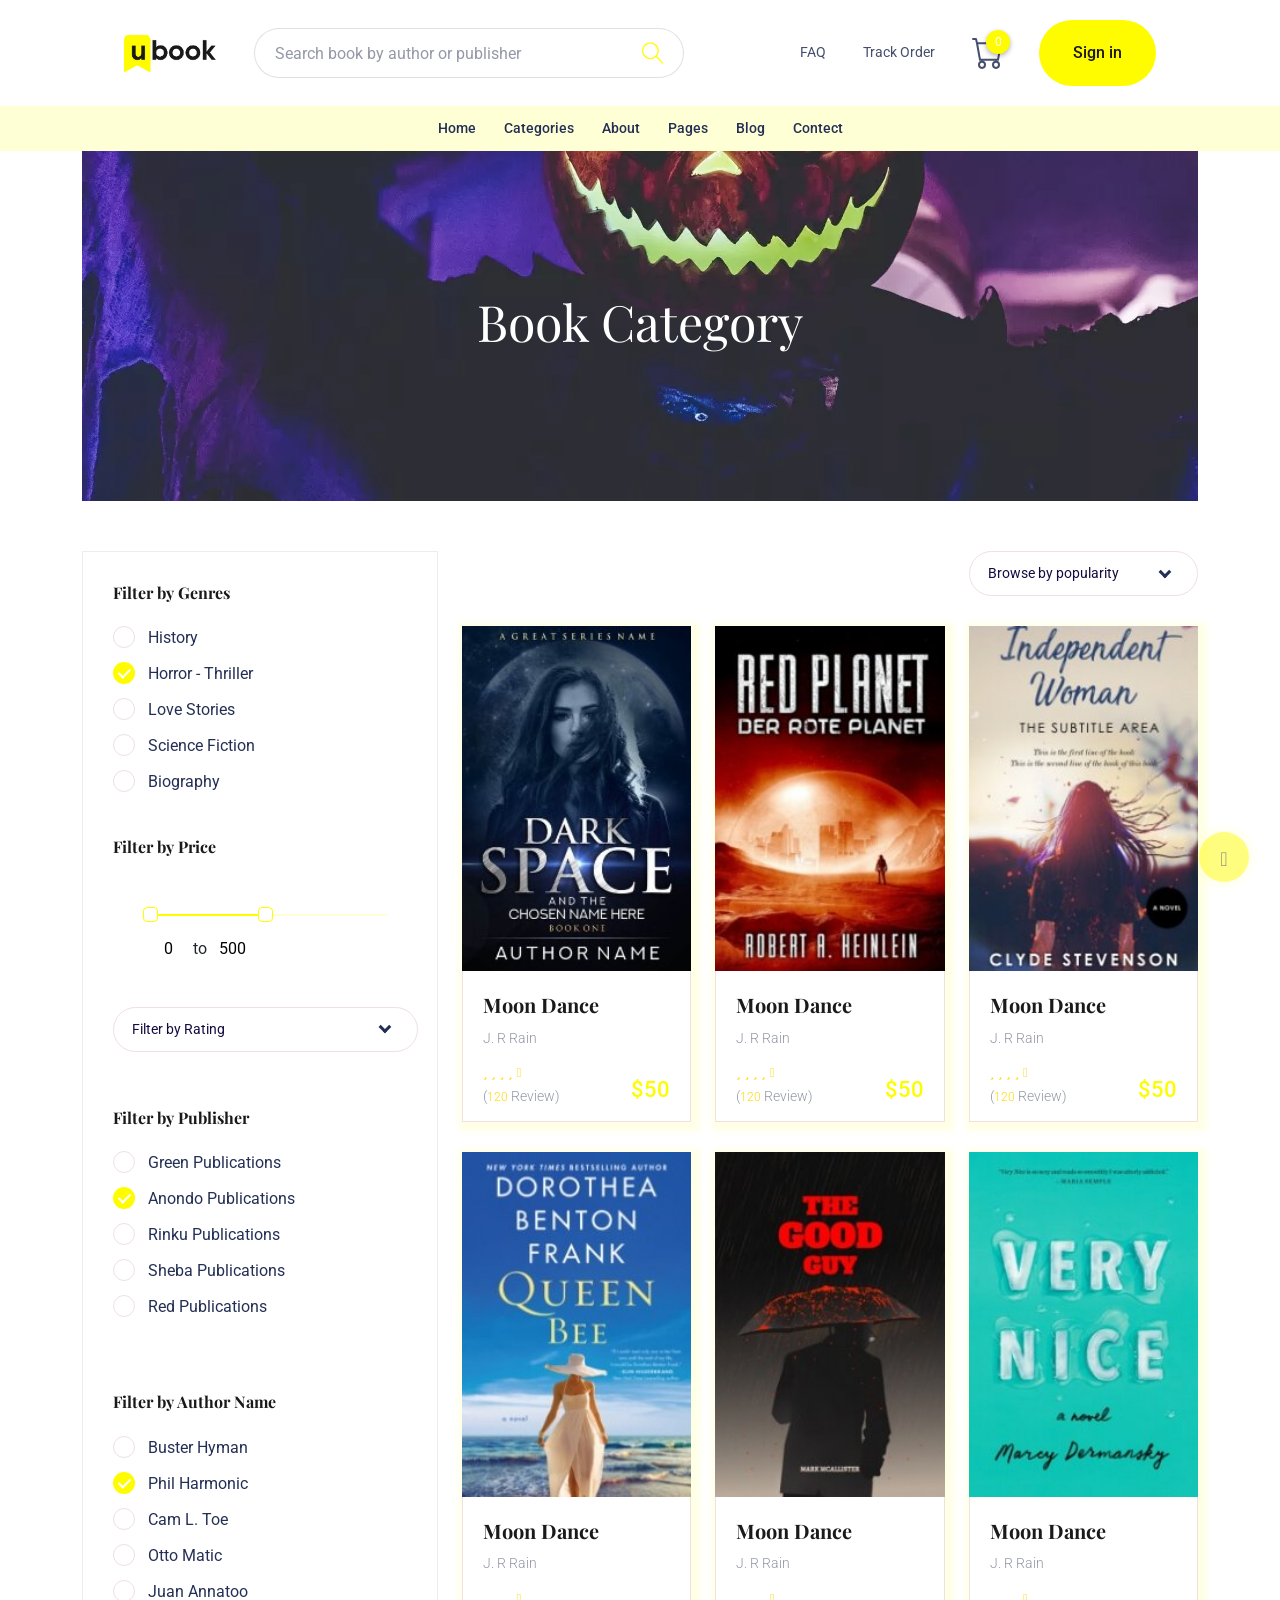
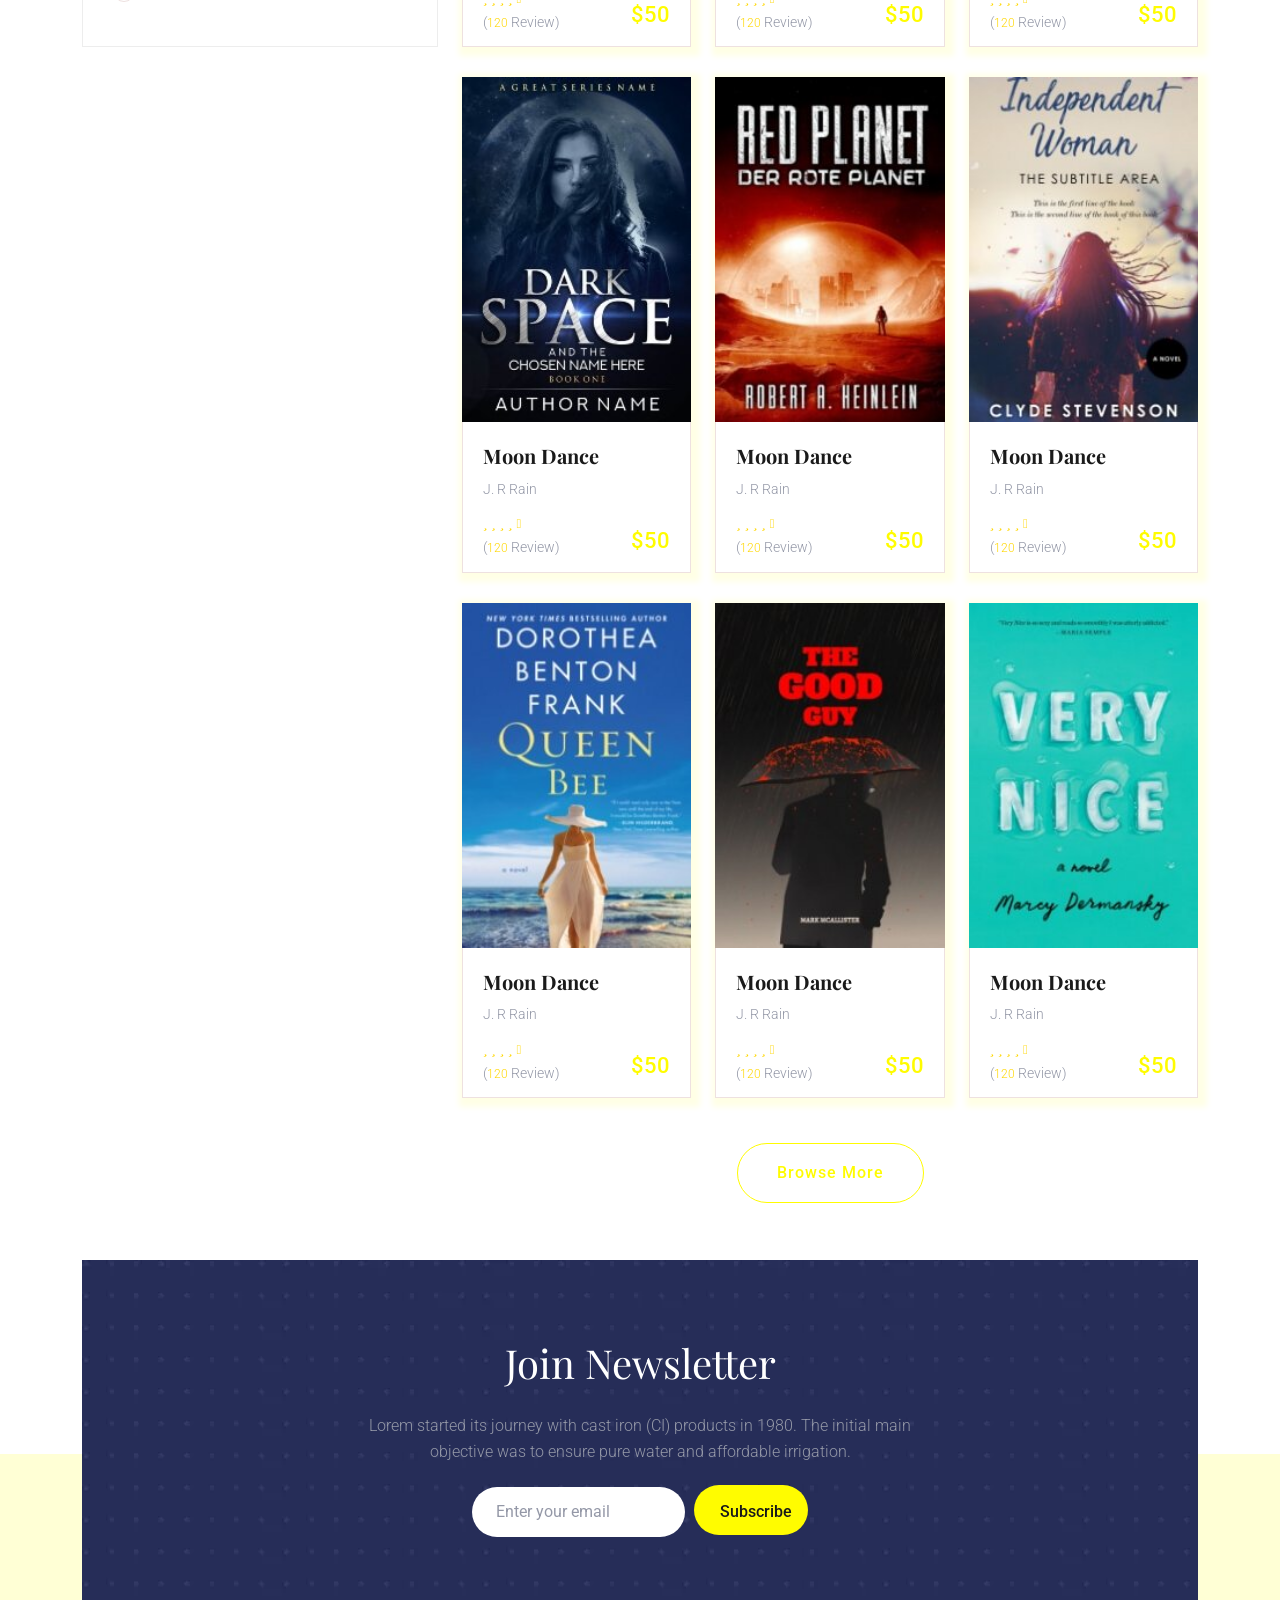
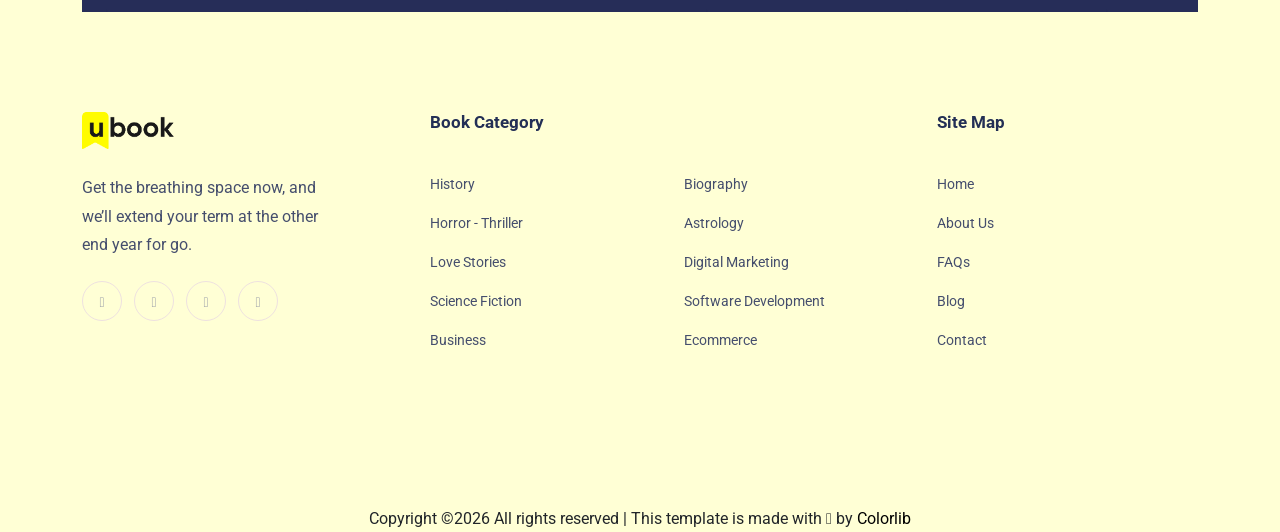
==== categories.html @ f1d179a5 "Initial commit" ====
<!doctype html>
<html class="no-js" lang="zxx">
<head>
<meta charset="utf-8">
<meta http-equiv="x-ua-compatible" content="ie=edge">
<title>Book Shop</title>
<meta name="description" content="">
<meta name="viewport" content="width=device-width, initial-scale=1">
<link rel="shortcut icon" type="image/x-icon" href="assets/img/icon/xfavicon.png.pagespeed.ic.mnJsH38Zaz.png">

<link rel="stylesheet" href="assets/css/A.bootstrap.min.css+owl.carousel.min.css+slickna.css" />
<link rel="stylesheet" href="assets/css/style.css">
</head>
<body>
<header>
<div class="header-area">
<div class="main-header ">
<div class="header-top ">
<div class="container">
<div class="row">
<div class="col-xl-12">
<div class="d-flex justify-content-between align-items-center flex-sm">
<div class="header-info-left d-flex align-items-center">

<div class="logo">
<a href="index.html"><script data-pagespeed-no-defer>//<![CDATA[
(function(){for(var g="function"==typeof Object.defineProperties?Object.defineProperty:function(b,c,a){if(a.get||a.set)throw new TypeError("ES3 does not support getters and setters.");b!=Array.prototype&&b!=Object.prototype&&(b[c]=a.value)},h="undefined"!=typeof window&&window===this?this:"undefined"!=typeof global&&null!=global?global:this,k=["String","prototype","repeat"],l=0;l<k.length-1;l++){var m=k[l];m in h||(h[m]={});h=h[m]}
var n=k[k.length-1],p=h[n],q=p?p:function(b){var c;if(null==this)throw new TypeError("The 'this' value for String.prototype.repeat must not be null or undefined");c=this+"";if(0>b||1342177279<b)throw new RangeError("Invalid count value");b|=0;for(var a="";b;)if(b&1&&(a+=c),b>>>=1)c+=c;return a};q!=p&&null!=q&&g(h,n,{configurable:!0,writable:!0,value:q});var t=this;
function u(b,c){var a=b.split("."),d=t;a[0]in d||!d.execScript||d.execScript("var "+a[0]);for(var e;a.length&&(e=a.shift());)a.length||void 0===c?d[e]?d=d[e]:d=d[e]={}:d[e]=c};function v(b){var c=b.length;if(0<c){for(var a=Array(c),d=0;d<c;d++)a[d]=b[d];return a}return[]};function w(b){var c=window;if(c.addEventListener)c.addEventListener("load",b,!1);else if(c.attachEvent)c.attachEvent("onload",b);else{var a=c.onload;c.onload=function(){b.call(this);a&&a.call(this)}}};var x;function y(b,c,a,d,e){this.h=b;this.j=c;this.l=a;this.f=e;this.g={height:window.innerHeight||document.documentElement.clientHeight||document.body.clientHeight,width:window.innerWidth||document.documentElement.clientWidth||document.body.clientWidth};this.i=d;this.b={};this.a=[];this.c={}}
function z(b,c){var a,d,e=c.getAttribute("data-pagespeed-url-hash");if(a=e&&!(e in b.c))if(0>=c.offsetWidth&&0>=c.offsetHeight)a=!1;else{d=c.getBoundingClientRect();var f=document.body;a=d.top+("pageYOffset"in window?window.pageYOffset:(document.documentElement||f.parentNode||f).scrollTop);d=d.left+("pageXOffset"in window?window.pageXOffset:(document.documentElement||f.parentNode||f).scrollLeft);f=a.toString()+","+d;b.b.hasOwnProperty(f)?a=!1:(b.b[f]=!0,a=a<=b.g.height&&d<=b.g.width)}a&&(b.a.push(e),
b.c[e]=!0)}y.prototype.checkImageForCriticality=function(b){b.getBoundingClientRect&&z(this,b)};u("pagespeed.CriticalImages.checkImageForCriticality",function(b){x.checkImageForCriticality(b)});u("pagespeed.CriticalImages.checkCriticalImages",function(){A(x)});
function A(b){b.b={};for(var c=["IMG","INPUT"],a=[],d=0;d<c.length;++d)a=a.concat(v(document.getElementsByTagName(c[d])));if(a.length&&a[0].getBoundingClientRect){for(d=0;c=a[d];++d)z(b,c);a="oh="+b.l;b.f&&(a+="&n="+b.f);if(c=!!b.a.length)for(a+="&ci="+encodeURIComponent(b.a[0]),d=1;d<b.a.length;++d){var e=","+encodeURIComponent(b.a[d]);131072>=a.length+e.length&&(a+=e)}b.i&&(e="&rd="+encodeURIComponent(JSON.stringify(B())),131072>=a.length+e.length&&(a+=e),c=!0);C=a;if(c){d=b.h;b=b.j;var f;if(window.XMLHttpRequest)f=
new XMLHttpRequest;else if(window.ActiveXObject)try{f=new ActiveXObject("Msxml2.XMLHTTP")}catch(r){try{f=new ActiveXObject("Microsoft.XMLHTTP")}catch(D){}}f&&(f.open("POST",d+(-1==d.indexOf("?")?"?":"&")+"url="+encodeURIComponent(b)),f.setRequestHeader("Content-Type","application/x-www-form-urlencoded"),f.send(a))}}}
function B(){var b={},c;c=document.getElementsByTagName("IMG");if(!c.length)return{};var a=c[0];if(!("naturalWidth"in a&&"naturalHeight"in a))return{};for(var d=0;a=c[d];++d){var e=a.getAttribute("data-pagespeed-url-hash");e&&(!(e in b)&&0<a.width&&0<a.height&&0<a.naturalWidth&&0<a.naturalHeight||e in b&&a.width>=b[e].o&&a.height>=b[e].m)&&(b[e]={rw:a.width,rh:a.height,ow:a.naturalWidth,oh:a.naturalHeight})}return b}var C="";u("pagespeed.CriticalImages.getBeaconData",function(){return C});
u("pagespeed.CriticalImages.Run",function(b,c,a,d,e,f){var r=new y(b,c,a,e,f);x=r;d&&w(function(){window.setTimeout(function(){A(r)},0)})});})();

pagespeed.CriticalImages.Run('/mod_pagespeed_beacon','https://preview.colorlib.com/theme/abcbook/categories.html','-ilGEe-FWC',true,false,'gvA8VmOBRSs');
//]]></script><img src="assets/img/logo/xlogo2_footer.png.pagespeed.ic.oyxaqIXdWH.png" alt="" data-pagespeed-url-hash="3800066785" onload="pagespeed.CriticalImages.checkImageForCriticality(this);"></a>
</div>

<form action="#" class="form-box">
<input type="text" name="Search" placeholder="Search book by author or publisher">
<div class="search-icon">
<i class="ti-search"></i>
</div>
</form>
</div>
<div class="header-info-right d-flex align-items-center">
<ul>
<li><a href="#">FAQ</a></li>
<li><a href="#">Track Order</a></li>
<li class="shopping-card">
<a href="cart.html"><img src="assets/img/icon/cart.svg" alt="" data-pagespeed-url-hash="605441959" onload="pagespeed.CriticalImages.checkImageForCriticality(this);"></a>
</li>
<li><a href="login.html" class="btn header-btn">Sign in</a></li>
</ul>
</div>
</div>
</div>
</div>
</div>
</div>
<div class="header-bottom  header-sticky">
<div class="container">
<div class="row align-items-center">
<div class="col-xl-12">

<div class="logo2">
<a href="index.html"><img src="assets/img/logo/xlogo2_footer.png.pagespeed.ic.oyxaqIXdWH.png" alt="" data-pagespeed-url-hash="3800066785" onload="pagespeed.CriticalImages.checkImageForCriticality(this);"></a>
</div>

<div class="main-menu text-center d-none d-lg-block">
<nav>
<ul id="navigation">
<li><a href="index.html">Home</a></li>
<li><a href="categories.html">Categories</a></li>
<li><a href="about.html">About</a></li>
<li><a href="#">Pages</a>
<ul class="submenu">
<li><a href="login.html">login</a></li>
<li><a href="cart.html">Cart</a></li>
<li><a href="checkout.html">Checkout</a></li>
<li><a href="book-details.html">book Details</a></li>
<li><a href="blog_details.html">Blog Details</a></li>
<li><a href="elements.html">Element</a></li>
</ul>
</li>
<li><a href="blog.html">Blog</a></li>
<li><a href="contact.html">Contect</a></li>
</ul>
</nav>
</div>
</div>

<div class="col-xl-12">
<div class="mobile_menu d-block d-lg-none"></div>
</div>
</div>
</div>
</div>
</div>
</div>
</header>
<main>

<div class="container">
<div class="row">
<div class="col-xl-12">
<div class="slider-area">
<div class="slider-height2 slider-bg4 d-flex align-items-center justify-content-center">
<div class="hero-caption hero-caption2">
<h2>Book Category</h2>
</div>
</div>
</div>
</div>
</div>
</div>


<div class="listing-area pt-50 pb-50">
<div class="container">
<div class="row">

<div class="col-xl-4 col-lg-4 col-md-6">

<div class="category-listing mb-50">

<div class="single-listing">

<div class="select-Categories pb-30">
<div class="small-tittle mb-20">
<h4>Filter by Genres</h4>
</div>
<label class="container">History
<input type="checkbox">
<span class="checkmark"></span>
</label>
<label class="container">Horror - Thriller
<input type="checkbox" checked>
<span class="checkmark"></span>
</label>
<label class="container">Love Stories
<input type="checkbox">
<span class="checkmark"></span>
</label>
<label class="container">Science Fiction
<input type="checkbox">
<span class="checkmark"></span>
</label>
<label class="container">Biography
<input type="checkbox">
<span class="checkmark"></span>
</label>
</div>


<aside class="left_widgets p_filter_widgets price_rangs_aside sidebar_box_shadow mb-40">
<div class="small-tittle">
<h4>Filter by Price</h4>
</div>
<div class="widgets_inner">
<div class="range_item">
<input type="text" class="js-range-slider" value="" />
<div class="d-flex align-items-center">
<div class="price_value d-flex justify-content-center">
<input type="text" class="js-input-from" id="amount" readonly />
<span>to</span>
<input type="text" class="js-input-to" id="amount" readonly />
</div>
</div>
</div>
</div>
</aside>


<div class="select-job-items2 mb-30">
<div class="col-xl-12">
<select name="select2">
<option value="">Filter by Rating</option>
<option value="">5 Star Rating</option>
<option value="">4 Star Rating</option>
<option value="">3 Star Rating</option>
<option value="">2 Star Rating</option>
<option value="">1 Star Rating</option>
</select>
</div>
</div>


<div class="select-Categories pt-100 pb-60">
<div class="small-tittle mb-20">
<h4>Filter by Publisher</h4>
</div>
<label class="container">Green Publications
<input type="checkbox">
<span class="checkmark"></span>
</label>
<label class="container">Anondo Publications
<input type="checkbox" checked>
<span class="checkmark"></span>
</label>
<label class="container">Rinku Publications
<input type="checkbox">
<span class="checkmark"></span>
</label>
<label class="container">Sheba Publications
<input type="checkbox">
<span class="checkmark"></span>
</label>
<label class="container">Red Publications
<input type="checkbox">
<span class="checkmark"></span>
</label>
</div>


<div class="select-Categories">
<div class="small-tittle mb-20">
<h4>Filter by Author Name</h4>
</div>
<label class="container">Buster Hyman
<input type="checkbox">
<span class="checkmark"></span>
</label>
<label class="container">Phil Harmonic
<input type="checkbox" checked>
<span class="checkmark"></span>
</label>
<label class="container">Cam L. Toe
<input type="checkbox">
<span class="checkmark"></span>
</label>
<label class="container">Otto Matic
<input type="checkbox">
<span class="checkmark"></span>
</label>
<label class="container">Juan Annatoo
<input type="checkbox">
<span class="checkmark"></span>
</label>
</div>

</div>
</div>

</div>

<div class="col-xl-8 col-lg-8 col-md-6">
<div class="row justify-content-end">
<div class="col-xl-4">
<div class="product_page_tittle">
<div class="short_by">
<select name="#" id="product_short_list">
<option>Browse by popularity</option>
<option>Name</option>
<option>NEW</option>
<option>Old</option>
<option>Price</option>
</select>
</div>
</div>
</div>
</div>
<div class="best-selling p-0">
<div class="row">
<div class="col-xxl-3 col-xl-4 col-lg-4 col-md-12 col-sm-6">
<div class="properties pb-30">
<div class="properties-card">
<div class="properties-img">
<a href="book-details.html"><img src="assets/img/gallery/xbest_selling7.jpg.pagespeed.ic.I1tWDKCBJ-.jpg" alt="" data-pagespeed-url-hash="3319296635" onload="pagespeed.CriticalImages.checkImageForCriticality(this);"></a>
</div>
<div class="properties-caption properties-caption2">
<h3><a href="book-details.html">Moon Dance</a></h3>
<p>J. R Rain</p>
<div class="properties-footer d-flex justify-content-between align-items-center">
<div class="review">
<div class="rating">
<i class="fas fa-star"></i>
<i class="fas fa-star"></i>
<i class="fas fa-star"></i>
<i class="fas fa-star"></i>
<i class="fas fa-star-half-alt"></i>
</div>
<p>(<span>120</span> Review)</p>
</div>
<div class="price">
<span>$50</span>
</div>
</div>
</div>
</div>
</div>
</div>
<div class="col-xxl-3 col-xl-4 col-lg-4 col-md-12 col-sm-6">
<div class="properties pb-30">
<div class="properties-card">
<div class="properties-img">
<a href="book-details.html"><img src="assets/img/gallery/xbest_selling8.jpg.pagespeed.ic.DxXSrUIXGk.jpg" alt="" data-pagespeed-url-hash="3613796556" onload="pagespeed.CriticalImages.checkImageForCriticality(this);"></a>
</div>
<div class="properties-caption properties-caption2">
<h3><a href="book-details.html">Moon Dance</a></h3>
<p>J. R Rain</p>
<div class="properties-footer d-flex justify-content-between align-items-center">
<div class="review">
<div class="rating">
<i class="fas fa-star"></i>
<i class="fas fa-star"></i>
<i class="fas fa-star"></i>
<i class="fas fa-star"></i>
<i class="fas fa-star-half-alt"></i>
</div>
<p>(<span>120</span> Review)</p>
</div>
<div class="price">
<span>$50</span>
</div>
</div>
</div>
</div>
</div>
</div>
<div class="col-xxl-3 col-xl-4 col-lg-4 col-md-12 col-sm-6">
<div class="properties pb-30">
<div class="properties-card">
<div class="properties-img">
<a href="book-details.html"><img src="assets/img/gallery/xbest_selling6.jpg.pagespeed.ic.bfR6lCdMw-.jpg" alt="" data-pagespeed-url-hash="3024796714" onload="pagespeed.CriticalImages.checkImageForCriticality(this);"></a>
</div>
<div class="properties-caption properties-caption2">
<h3><a href="book-details.html">Moon Dance</a></h3>
<p>J. R Rain</p>
<div class="properties-footer d-flex justify-content-between align-items-center">
<div class="review">
<div class="rating">
<i class="fas fa-star"></i>
<i class="fas fa-star"></i>
<i class="fas fa-star"></i>
<i class="fas fa-star"></i>
<i class="fas fa-star-half-alt"></i>
</div>
<p>(<span>120</span> Review)</p>
</div>
<div class="price">
<span>$50</span>
</div>
</div>
</div>
</div>
</div>
</div>
<div class="col-xxl-3 col-xl-4 col-lg-4 col-md-12 col-sm-6">
<div class="properties pb-30">
<div class="properties-card">
<div class="properties-img">
<a href="book-details.html"><img src="assets/img/gallery/xbest_selling4.jpg.pagespeed.ic.SS9XjNMbIy.jpg" alt="" data-pagespeed-url-hash="2435796872" onload="pagespeed.CriticalImages.checkImageForCriticality(this);"></a>
</div>
<div class="properties-caption properties-caption2">
<h3><a href="book-details.html">Moon Dance</a></h3>
<p>J. R Rain</p>
<div class="properties-footer d-flex justify-content-between align-items-center">
<div class="review">
<div class="rating">
<i class="fas fa-star"></i>
<i class="fas fa-star"></i>
<i class="fas fa-star"></i>
<i class="fas fa-star"></i>
<i class="fas fa-star-half-alt"></i>
</div>
<p>(<span>120</span> Review)</p>
</div>
<div class="price">
<span>$50</span>
</div>
</div>
</div>
</div>
</div>
</div>
<div class="col-xxl-3 col-xl-4 col-lg-4 col-md-12 col-sm-6">
<div class="properties pb-30">
<div class="properties-card">
<div class="properties-img">
<a href="book-details.html"><img src="assets/img/gallery/xbest_selling9.jpg.pagespeed.ic.t9lNibrWVM.jpg" alt="" data-pagespeed-url-hash="3908296477" onload="pagespeed.CriticalImages.checkImageForCriticality(this);"></a>
</div>
<div class="properties-caption properties-caption2">
<h3><a href="book-details.html">Moon Dance</a></h3>
<p>J. R Rain</p>
<div class="properties-footer d-flex justify-content-between align-items-center">
<div class="review">
<div class="rating">
<i class="fas fa-star"></i>
<i class="fas fa-star"></i>
<i class="fas fa-star"></i>
<i class="fas fa-star"></i>
<i class="fas fa-star-half-alt"></i>
</div>
<p>(<span>120</span> Review)</p>
</div>
<div class="price">
<span>$50</span>
</div>
</div>
</div>
</div>
</div>
</div>
<div class="col-xxl-3 col-xl-4 col-lg-4 col-md-12 col-sm-6">
<div class="properties pb-30">
<div class="properties-card">
<div class="properties-img">
<a href="book-details.html"><img src="assets/img/gallery/xbest_selling2.jpg.pagespeed.ic.xDoolBlJLs.jpg" alt="" data-pagespeed-url-hash="1846797030" onload="pagespeed.CriticalImages.checkImageForCriticality(this);"></a>
</div>
<div class="properties-caption properties-caption2">
<h3><a href="book-details.html">Moon Dance</a></h3>
<p>J. R Rain</p>
<div class="properties-footer d-flex justify-content-between align-items-center">
<div class="review">
<div class="rating">
<i class="fas fa-star"></i>
<i class="fas fa-star"></i>
<i class="fas fa-star"></i>
<i class="fas fa-star"></i>
<i class="fas fa-star-half-alt"></i>
</div>
<p>(<span>120</span> Review)</p>
</div>
<div class="price">
<span>$50</span>
</div>
</div>
</div>
</div>
</div>
</div>
<div class="col-xxl-3 col-xl-4 col-lg-4 col-md-12 col-sm-6">
<div class="properties pb-30">
<div class="properties-card">
<div class="properties-img">
<a href="book-details.html"><img src="assets/img/gallery/xbest_selling7.jpg.pagespeed.ic.I1tWDKCBJ-.jpg" alt="" data-pagespeed-url-hash="3319296635" onload="pagespeed.CriticalImages.checkImageForCriticality(this);"></a>
</div>
<div class="properties-caption properties-caption2">
<h3><a href="book-details.html">Moon Dance</a></h3>
<p>J. R Rain</p>
<div class="properties-footer d-flex justify-content-between align-items-center">
<div class="review">
<div class="rating">
<i class="fas fa-star"></i>
<i class="fas fa-star"></i>
<i class="fas fa-star"></i>
<i class="fas fa-star"></i>
<i class="fas fa-star-half-alt"></i>
</div>
<p>(<span>120</span> Review)</p>
</div>
<div class="price">
<span>$50</span>
</div>
</div>
</div>
</div>
</div>
</div>
<div class="col-xxl-3 col-xl-4 col-lg-4 col-md-12 col-sm-6">
<div class="properties pb-30">
<div class="properties-card">
<div class="properties-img">
<a href="book-details.html"><img src="assets/img/gallery/xbest_selling8.jpg.pagespeed.ic.DxXSrUIXGk.jpg" alt="" data-pagespeed-url-hash="3613796556" onload="pagespeed.CriticalImages.checkImageForCriticality(this);"></a>
</div>
<div class="properties-caption properties-caption2">
<h3><a href="book-details.html">Moon Dance</a></h3>
<p>J. R Rain</p>
<div class="properties-footer d-flex justify-content-between align-items-center">
<div class="review">
<div class="rating">
<i class="fas fa-star"></i>
<i class="fas fa-star"></i>
<i class="fas fa-star"></i>
<i class="fas fa-star"></i>
<i class="fas fa-star-half-alt"></i>
</div>
<p>(<span>120</span> Review)</p>
</div>
<div class="price">
<span>$50</span>
</div>
</div>
</div>
</div>
</div>
</div>
<div class="col-xxl-3 col-xl-4 col-lg-4 col-md-12 col-sm-6">
<div class="properties pb-30">
<div class="properties-card">
<div class="properties-img">
<a href="book-details.html"><img src="assets/img/gallery/xbest_selling6.jpg.pagespeed.ic.bfR6lCdMw-.jpg" alt="" data-pagespeed-url-hash="3024796714" onload="pagespeed.CriticalImages.checkImageForCriticality(this);"></a>
</div>
<div class="properties-caption properties-caption2">
<h3><a href="book-details.html">Moon Dance</a></h3>
<p>J. R Rain</p>
<div class="properties-footer d-flex justify-content-between align-items-center">
<div class="review">
<div class="rating">
<i class="fas fa-star"></i>
<i class="fas fa-star"></i>
<i class="fas fa-star"></i>
<i class="fas fa-star"></i>
<i class="fas fa-star-half-alt"></i>
</div>
<p>(<span>120</span> Review)</p>
</div>
<div class="price">
<span>$50</span>
</div>
</div>
</div>
</div>
</div>
</div>
<div class="col-xxl-3 col-xl-4 col-lg-4 col-md-12 col-sm-6">
<div class="properties pb-30">
<div class="properties-card">
<div class="properties-img">
<a href="book-details.html"><img src="assets/img/gallery/xbest_selling4.jpg.pagespeed.ic.SS9XjNMbIy.jpg" alt="" data-pagespeed-url-hash="2435796872" onload="pagespeed.CriticalImages.checkImageForCriticality(this);"></a>
</div>
<div class="properties-caption properties-caption2">
<h3><a href="book-details.html">Moon Dance</a></h3>
<p>J. R Rain</p>
<div class="properties-footer d-flex justify-content-between align-items-center">
<div class="review">
<div class="rating">
<i class="fas fa-star"></i>
<i class="fas fa-star"></i>
<i class="fas fa-star"></i>
<i class="fas fa-star"></i>
<i class="fas fa-star-half-alt"></i>
</div>
<p>(<span>120</span> Review)</p>
</div>
<div class="price">
<span>$50</span>
</div>
</div>
</div>
</div>
</div>
</div>
<div class="col-xxl-3 col-xl-4 col-lg-4 col-md-12 col-sm-6">
<div class="properties pb-30">
<div class="properties-card">
<div class="properties-img">
<a href="book-details.html"><img src="assets/img/gallery/xbest_selling9.jpg.pagespeed.ic.t9lNibrWVM.jpg" alt="" data-pagespeed-url-hash="3908296477" onload="pagespeed.CriticalImages.checkImageForCriticality(this);"></a>
</div>
<div class="properties-caption properties-caption2">
<h3><a href="book-details.html">Moon Dance</a></h3>
<p>J. R Rain</p>
<div class="properties-footer d-flex justify-content-between align-items-center">
<div class="review">
<div class="rating">
<i class="fas fa-star"></i>
<i class="fas fa-star"></i>
<i class="fas fa-star"></i>
<i class="fas fa-star"></i>
<i class="fas fa-star-half-alt"></i>
</div>
<p>(<span>120</span> Review)</p>
</div>
<div class="price">
<span>$50</span>
</div>
</div>
</div>
</div>
</div>
</div>
<div class="col-xxl-3 col-xl-4 col-lg-4 col-md-12 col-sm-6">
<div class="properties pb-30">
<div class="properties-card">
<div class="properties-img">
<a href="book-details.html"><img src="assets/img/gallery/xbest_selling2.jpg.pagespeed.ic.xDoolBlJLs.jpg" alt="" data-pagespeed-url-hash="1846797030" onload="pagespeed.CriticalImages.checkImageForCriticality(this);"></a>
</div>
<div class="properties-caption properties-caption2">
<h3><a href="book-details.html">Moon Dance</a></h3>
<p>J. R Rain</p>
<div class="properties-footer d-flex justify-content-between align-items-center">
<div class="review">
<div class="rating">
<i class="fas fa-star"></i>
<i class="fas fa-star"></i>
<i class="fas fa-star"></i>
<i class="fas fa-star"></i>
<i class="fas fa-star-half-alt"></i>
</div>
<p>(<span>120</span> Review)</p>
</div>
<div class="price">
<span>$50</span>
</div>
</div>
</div>
</div>
</div>
</div>
</div>
</div>

<div class="row">
<div class="col-xl-12">
<div class="more-btn text-center mt-15">
<a href="#" class="border-btn border-btn2 more-btn2">Browse More</a>
</div>
</div>
</div>
</div>
</div>
</div>
</div>


<section class="subscribe-area">
<div class="container">
<div class="subscribe-caption text-center  subscribe-padding section-img2-bg" data-background="assets/img/gallery/section-bg1.jpg">
<div class="row justify-content-center">
<div class="col-xl-6 col-lg-8 col-md-9">
<h3>Join Newsletter</h3>
<p>Lorem started its journey with cast iron (CI) products in 1980. The initial main objective was to ensure pure water and affordable irrigation.</p>
<form action="#">
<input type="text" placeholder="Enter your email">
<button class="subscribe-btn">Subscribe</button>
</form>
</div>
</div>
</div>
</div>
</section>

</main>
<footer>
<div class="footer-wrappper section-bg">
<div class="footer-area footer-padding">
<div class="container">
<div class="row justify-content-between">
<div class="col-xl-3 col-lg-5 col-md-4 col-sm-6">
<div class="single-footer-caption mb-50">
<div class="single-footer-caption mb-30">

<div class="footer-logo mb-25">
<a href="index.html"><img src="assets/img/logo/xlogo2_footer.png.pagespeed.ic.oyxaqIXdWH.png" alt="" data-pagespeed-url-hash="2868754985" onload="pagespeed.CriticalImages.checkImageForCriticality(this);"></a>
</div>
<div class="footer-tittle">
<div class="footer-pera">
<p>Get the breathing space now, and we’ll extend your term at the other end year for go.</p>
</div>
</div>

<div class="footer-social">
<a href="https://bit.ly/sai4ull"><i class="fab fa-facebook"></i></a>
<a href="#"><i class="fab fa-instagram"></i></a>
<a href="#"><i class="fab fa-linkedin-in"></i></a>
<a href="#"><i class="fab fa-youtube"></i></a>
</div>
</div>
</div>
</div>
<div class="col-xl-2 col-lg-3 col-md-4 col-sm-5">
<div class="single-footer-caption mb-50">
<div class="footer-tittle">
<h4>Book Category</h4>
<ul>
<li><a href="#">History</a></li>
<li><a href="#">Horror - Thriller</a></li>
<li><a href="#">Love Stories</a></li>
<li><a href="#">Science Fiction</a></li>
<li><a href="#">Business</a></li>
</ul>
</div>
</div>
</div>
<div class="col-xl-2 col-lg-3 col-md-4 col-sm-6">
<div class="single-footer-caption mb-50">
<div class="footer-tittle">
<h4>&nbsp;</h4>
<ul>
<li><a href="#">Biography</a></li>
<li><a href="#">Astrology</a></li>
<li><a href="#">Digital Marketing</a></li>
<li><a href="#">Software Development</a></li>
<li><a href="#">Ecommerce</a></li>
</ul>
</div>
</div>
</div>
<div class="col-xl-3 col-lg-4 col-md-4 col-sm-6">
<div class="single-footer-caption mb-50">
<div class="footer-tittle">
<h4>Site Map</h4>
<ul class="mb-20">
<li><a href="#">Home</a></li>
<li><a href="#">About Us</a></li>
<li><a href="#">FAQs</a></li>
<li><a href="#">Blog</a></li>
<li><a href="#">Contact</a></li>
</ul>
</div>
</div>
</div>
</div>
</div>
</div>

<div class="footer-bottom-area">
<div class="container">
<div class="footer-border">
<div class="row d-flex align-items-center">
<div class="col-xl-12 ">
<div class="footer-copy-right text-center">
Copyright &copy;<script>document.write(new Date().getFullYear());</script> All rights reserved | This template is made with <i class="fa fa-heart color-danger" aria-hidden="true"></i> by <a href="../../colorlib_default.html" style="color: black" target="_blank" rel="nofollow noopener">Colorlib</a>
</div>
</div>
</div>
</div>
</div>
</div>
</div>
</footer>

<div id="back-top">
<a title="Go to Top" href="#"> <i class="fas fa-level-up-alt"></i></a>
</div>


<script src="assets/js/vendor/modernizr-3.5.0.min.js"></script>
<script src="assets/js/vendor/jquery-1.12.4.min.js"></script>
<script src="assets/js/popper.min.js+bootstrap.min.js.pagespeed.jc.RMqsw48A_a.js"></script><script>eval(mod_pagespeed_usVz_HYIFh);</script>
<script>eval(mod_pagespeed_64J4x1U9Lt);</script>

<script src="assets/js/owl.carousel.min.js+slick.min.js.pagespeed.jc.8p3VYxlcxb.js"></script><script>eval(mod_pagespeed_2b_kILWYuf);</script>
<script>eval(mod_pagespeed_YcgqpOO3k2);</script>
<script src="assets/js/jquery.slicknav.min.js+wow.min.js+jquery.magnific-popup.js+jquery.nice-select.min.js+jquery.counterup.min.js+waypoints.min.js.pagespeed.jc.gxrxPo5MLt.js"></script><script>eval(mod_pagespeed_W070UA44Fy);</script>

<script>eval(mod_pagespeed_HHFEHFyfva);</script>
<script>eval(mod_pagespeed_He4JmNoJSL);</script>
<script>eval(mod_pagespeed_Vq55GYBaD4);</script>
<script>eval(mod_pagespeed_urzCQ$ljEK);</script>
<script>eval(mod_pagespeed_yBL9chaY8Z);</script>
<script src="assets/js/price_rangs.js+contact.js.pagespeed.jc.JVG_0UpWoX.js"></script><script>eval(mod_pagespeed_6gHvth7EP8);</script>

<script>eval(mod_pagespeed_gVyWNPnP1a);</script>
<script src="assets/js/jquery.form.js+jquery.validate.min.js+mail-script.js+jquery.ajaxchimp.min.js+plugins.js+main.js.pagespeed.jc.FlL1_wvPXx.js"></script><script>eval(mod_pagespeed_WxueWYkioV);</script>
<script>eval(mod_pagespeed_JeTX5oy9W7);</script>
<script>eval(mod_pagespeed_Dfx$DMKuSV);</script>
<script>eval(mod_pagespeed_In2a_xtXil);</script>

<script>eval(mod_pagespeed_ADDajFRwXo);</script>
<script>eval(mod_pagespeed_R473QNJAOB);</script>

<script async src="https://www.googletagmanager.com/gtag/js?id=UA-23581568-13"></script>
<script>
  window.dataLayer = window.dataLayer || [];
  function gtag(){dataLayer.push(arguments);}
  gtag('js', new Date());

  gtag('config', 'UA-23581568-13');
</script>
<script defer src="https://static.cloudflareinsights.com/beacon.min.js" data-cf-beacon='{"rayId":"66b02b90be153a8f","token":"cd0b4b3a733644fc843ef0b185f98241","version":"2021.6.0","si":10}'></script>
</body>
</html>
---- assets/css/style.css ----
@import url("https://fonts.googleapis.com/css2?family=Playfair+Display:wght@400;500;600;700;800;900&family=Roboto:wght@300;400;500;700;900&display=swap");

.section-bg {
    background-color: #FFFFD5
}

body {
    font-family: "Roboto", sans-serif;
    font-weight: normal;
    font-style: normal;
    font-size: 16px
}

h1,
h2,
h3,
h4,
h5,
h6 {
    font-family: "Playfair Display", serif;
    color: #191919;
    margin-top: 0px;
    font-style: normal;
    font-weight: 500;
    text-transform: normal
}

p {
    font-family: "Roboto", sans-serif;
    color: #301A22;
    font-size: 16px;
    line-height: 30px;
    margin-bottom: 15px;
    font-weight: 300;
    line-height: 1.6
}

.f-left {
    float: left
}

.f-right {
    float: right
}

.fix {
    overflow: hidden
}

.clear {
    clear: both
}

.mb-5 {
    margin-bottom: 5px
}

.mb-15 {
    margin-bottom: 15px
}

.mb-20 {
    margin-bottom: 20px
}

.mb-25 {
    margin-bottom: 25px
}

.mb-30 {
    margin-bottom: 30px
}

.mb-40 {
    margin-bottom: 40px
}

.mb-50 {
    margin-bottom: 50px
}

.mb-55 {
    margin-bottom: 55px
}

.ml-5 {
    margin-left: 5px
}

.mr-10 {
    margin-right: 10px
}

.pt-50 {
    padding-top: 50px
}

.pt-100 {
    padding-top: 100px
}

.pb-20 {
    padding-bottom: 20px
}

.pb-30 {
    padding-bottom: 30px
}

.pb-50 {
    padding-bottom: 50px
}

.pb-60 {
    padding-bottom: 60px
}

.mt-10 {
    margin-top: 10px
}

.mt-15 {
    margin-top: 15px
}

.mt-30 {
    margin-top: 30px
}

.mt-40 {
    margin-top: 40px
}

a,
.button {
    -webkit-transition: all .3s ease-out 0s;
    -moz-transition: all .3s ease-out 0s;
    -ms-transition: all .3s ease-out 0s;
    -o-transition: all .3s ease-out 0s;
    transition: all .3s ease-out 0s
}

a:focus,
.button:focus {
    text-decoration: none;
    outline: none
}

a {
    color: #635c5c;
    text-decoration: none
}

a:hover {
    color: #fff
}

a:focus,
a:hover {
    text-decoration: none
}

a,
button {
    color: #fff;
    outline: medium none
}

button:focus,
input:focus,
input:focus,
textarea,
textarea:focus {
    outline: 0
}

input:focus::-moz-placeholder {
    opacity: 0;
    -webkit-transition: .4s;
    -o-transition: .4s;
    transition: .4s
}

h1 a,
h2 a,
h3 a,
h4 a,
h5 a,
h6 a {
    color: inherit
}

ul {
    margin: 0px;
    padding: 0px
}

li {
    list-style: none
}

hr {
    border-bottom: 1px solid #eceff8;
    border-top: 0 none;
    margin: 30px 0;
    padding: 0
}

@keyframes bounce {
    0% {
        transform: translateY(-3px)
    }

    50% {
        transform: translateY(3px)
    }

    100% {
        transform: translateY(-3px)
    }
}

.sticky-bar {
    left: 0;
    margin: auto;
    position: fixed;
    /* padding: 0 10px !important; */
    top: 0;
    width: 100%;
    -webkit-box-shadow: 0 10px 15px rgba(25, 25, 25, 0.1);
    box-shadow: 0 10px 15px rgba(25, 25, 25, 0.1);
    z-index: 9999;
    -webkit-animation: 300ms ease-in-out 0s normal none 1 running fadeInDown;
    animation: 300ms ease-in-out 0s normal none 1 running fadeInDown;
}

#back-top {
    background: #FFFC00;
    height: 50px;
    width: 50px;
    right: 31px;
    bottom: 18px;
    position: fixed;
    color: #191919 !important;
    font-size: 20px;
    text-align: center;
    border-radius: 50%;
    line-height: 48px;
    border: 2px solid transparent;
    box-shadow: 0 0 10px 3px rgba(255, 255, 0, 0.2)
}

#back-top i{
    color: #191919;
}

@media (max-width: 575px) {
    #back-top {
        right: 16px
    }
}

#back-top a i {
    display: block;
    line-height: 50px
}

@-webkit-keyframes heartbeat {
    to {
        -webkit-transform: scale(1.03);
        transform: scale(1.03)
    }
}

@keyframes rotateme {
    from {
        -webkit-transform: rotate(0deg);
        transform: rotate(0deg)
    }

    to {
        -webkit-transform: rotate(360deg);
        transform: rotate(360deg)
    }
}

@-webkit-keyframes rotateme {
    from {
        -webkit-transform: rotate(0deg)
    }

    to {
        -webkit-transform: rotate(360deg)
    }
}

.slick-initialized .slick-slide {
    outline: 0
}

.running {
    animation: nudge 10s linear infinite alternate
}

@keyframes nudge {

    0%,
    100% {
        transform: translate(0, 0)
    }

    50% {
        transform: translate(-100px, 0);

        @media (max-width: 575px) {
            transform: translate(-50px, 0) !important
        }
    }

    80% {
        transform: translate(100px, 0);

        @media (max-width: 575px) {
            transform: translate(50px, 0) !important
        }
    }
}

.nice-select {
    width: 100%;
    height: 45px;
    background: #fff;
    border-radius: 30px;
    padding: 11px 19px 11px 18px;
    color: #140C40;
    line-height: 20px;
    border: 1px solid #EEE1E0;
    margin-bottom: 30px
}

@media (max-width: 575px) {
    .nice-select {
        padding-left: 25px
    }
}

@media only screen and (min-width: 576px) and (max-width: 767px) {
    .nice-select {
        padding-left: 25px
    }
}

.nice-select .list {
    width: 100%
}

.nice-select.open .list {
    width: 100%;
    border-radius: 0;
    border: 0
}

.nice-select::after {
    border-bottom: 3px solid #232F55;
    border-right: 3px solid #232F55;
    height: 9px;
    width: 9px;
    margin-top: -6px;
    right: 29px
}

.nice-select:focus {
    border-color: #EEE1E0
}

.section-padding {
    padding-top: 120px;
    padding-bottom: 120px
}

@media only screen and (min-width: 768px) and (max-width: 991px) {
    .section-padding {
        padding-top: 100px;
        padding-bottom: 100px
    }
}

@media only screen and (min-width: 576px) and (max-width: 767px) {
    .section-padding {
        padding-top: 70px;
        padding-bottom: 70px
    }
}

@media (max-width: 575px) {
    .section-padding {
        padding-top: 70px;
        padding-bottom: 70px
    }
}

.top-padding {
    padding-top: 120px
}

@media only screen and (min-width: 768px) and (max-width: 991px) {
    .top-padding {
        padding-top: 100px
    }
}

@media only screen and (min-width: 576px) and (max-width: 767px) {
    .top-padding {
        padding-top: 70px
    }
}

@media (max-width: 575px) {
    .top-padding {
        padding-top: 70px
    }
}

.w-padding2 {
    padding: 40px 50px
}

@media (max-width: 575px) {
    .w-padding2 {
        padding: 40px 20px
    }
}

.footer-padding {
    padding-top: 100px;
    padding-bottom: 60px
}

@media only screen and (min-width: 768px) and (max-width: 991px) {
    .footer-padding {
        padding-top: 80px;
        padding-bottom: 20px
    }
}

@media only screen and (min-width: 576px) and (max-width: 767px) {
    .footer-padding {
        padding-top: 80px;
        padding-bottom: 20px
    }
}

@media (max-width: 575px) {
    .footer-padding {
        padding-top: 80px;
        padding-bottom: 0px
    }
}

@media only screen and (min-width: 576px) and (max-width: 767px) {
    .section-tittle {
        margin-bottom: 50px
    }
}

@media (max-width: 575px) {
    .section-tittle {
        margin-bottom: 50px
    }
}

.section-tittle p {
    color: #6A6063;
    font-size: 18px;
    font-weight: 400;
    line-height: 1.5
}

@media only screen and (min-width: 576px) and (max-width: 767px) {
    .section-tittle p br {
        display: none
    }
}

@media (max-width: 575px) {
    .section-tittle p br {
        display: none
    }
}

.section-tittle p a {
    text-decoration: underline
}

.section-tittle>span {
    color: #7EA0FF;
    font-size: 16px;
    font-weight: 400;
    margin-bottom: 10px;
    text-transform: capitalize;
    display: inline-block;
    letter-spacing: 0.05em
}

@media (max-width: 575px) {
    .section-tittle>span {
        font-size: 14px;
        padding-left: 0px
    }
}

.section-tittle h2 {
    font-size: 30px;
    display: block;
    font-weight: 700;
    line-height: 1.4;
    margin-bottom: 22px
}

@media only screen and (min-width: 1200px) and (max-width: 1400px) {
    .section-tittle h2 {
        font-size: 30px
    }
}

@media only screen and (min-width: 992px) and (max-width: 1199px) {
    .section-tittle h2 {
        font-size: 30px
    }
}

@media only screen and (min-width: 768px) and (max-width: 991px) {
    .section-tittle h2 {
        font-size: 30px
    }
}

@media only screen and (min-width: 576px) and (max-width: 767px) {
    .section-tittle h2 {
        font-size: 30px
    }
}

@media (max-width: 575px) {
    .section-tittle h2 {
        font-size: 24px
    }
}

@media only screen and (min-width: 576px) and (max-width: 767px) {
    .section-tittle h2 br {
        display: none
    }
}

@media (max-width: 575px) {
    .section-tittle h2 br {
        display: none
    }
}

@media only screen and (min-width: 576px) and (max-width: 767px) {
    .small-tittle {
        margin-bottom: 50px
    }
}

@media (max-width: 575px) {
    .small-tittle {
        margin-bottom: 50px
    }
}

.small-tittle h4 {
    font-size: 16px;
    display: block;
    font-weight: 700;
    line-height: 1.4;
    margin-bottom: 22px
}

@media only screen and (min-width: 992px) and (max-width: 1199px) {
    .small-tittle h4 {
        font-size: 41px
    }
}

@media only screen and (min-width: 768px) and (max-width: 991px) {
    .small-tittle h4 {
        font-size: 43px
    }
}

@media only screen and (min-width: 576px) and (max-width: 767px) {
    .small-tittle h4 {
        font-size: 31px
    }
}

@media (max-width: 575px) {
    .small-tittle h4 {
        font-size: 24px
    }
}

.small-tittle p {
    color: #301A22;
    font-size: 18px;
    font-weight: 400;
    line-height: 1.5
}

.small-tittle p a {
    text-decoration: underline
}

.btn {
    background: #FFFC00;
    font-family: "Roboto", sans-serif;
    text-transform: inherit !important;
    padding: 22px 32px;
    color: #191919 !important;
    cursor: pointer;
    display: inline-block;
    font-size: 16px !important;
    font-weight: 500 !important;
    border-radius: 35px;
    line-height: 1;
    -moz-user-select: none;
    transition: color 0.4s linear;
    position: relative;
    z-index: 1;
    border: 0;
    overflow: hidden
}

.btn::before {
    content: "";
    position: absolute;
    left: 0;
    top: 0;
    width: 102%;
    height: 102%;
    background: #FFD700;
    z-index: 1;
    color: #191919;
    border-radius: 0px;
    transition: transform 0.5s;
    transition-timing-function: ease;
    transform-origin: 0 0;
    transition-timing-function: cubic-bezier(0.5, 1.6, 0.4, 0.7);
    transform: scaleX(0);
}

.btn i {
    padding-right: 11px
}

.btn:hover {
    color: #191919 !important
}

.btn:hover::before {
    transform: scaleX(1);
    z-index: -1
}

.border-btn {
    border: 1px solid #fff;
    color: #fff;
    background: none;
    text-transform: normal;
    padding: 17px 39px !important;
    -moz-user-select: none;
    cursor: pointer;
    display: inline-block;
    font-size: 16px;
    font-weight: 500;
    letter-spacing: 1px;
    position: relative;
    transition: color 0.4s linear;
    position: relative;
    overflow: hidden;
    border-radius: 30px;
    z-index: 1
}

.border-btn i {
    color: #fff !important;
    font-size: 16px;
    margin-right: 10px;
    color: #FFFC00;
    -webkit-transition: all .3s ease-out 0s;
    -moz-transition: all .3s ease-out 0s;
    -ms-transition: all .3s ease-out 0s;
    -o-transition: all .3s ease-out 0s;
    transition: all .3s ease-out 0s
}

.border-btn::before {
    border: 1px solid transparent;
    content: "";
    position: absolute;
    left: 0;
    top: 0;
    width: 101%;
    height: 101%;
    background: #fff;
    z-index: -1;
    transition: transform 0.5s;
    transition-timing-function: ease;
    transform-origin: 0 0;
    transition-timing-function: cubic-bezier(0.5, 1.6, 0.4, 0.7);
    transform: scaleY(0);
    border-radius: 0
}

.border-btn.border-btn2 {
    border: 1px solid #FFFC00 !important;
    color: #FFFC00 !important;
    border-radius: 30px
}

.border-btn.border-btn2:hover {
    color: #191919 !important;
}

.border-btn.border-btn2:hover::before {
    border: 1px solid transparent !important;
    background: #FFFC00;
}

.border-btn:hover {
    color: #FFFC00
}

.border-btn:hover::before {
    transform: scaleY(1);
    border: 1px solid transparent
}

.border-btn:hover i {
    color: #FFFC00 !important
}

.browse-btn {
    color: #1a1a1a !important;
    font-weight: 500;
    font-size: 16px;
    position: relative;
    display: inline-block
}

.browse-btn::before {
    position: absolute;
    content: "";
    background: #EEE1E0;
    width: 100%;
    height: 2px;
    bottom: -11px
}

.browse-btn:hover {
    color: #FFFC00;
    letter-spacing: 1px
}

.header-btn {
    padding: 25px 34px !important;
    display: inline-block !important
}

@media only screen and (min-width: 576px) and (max-width: 767px) {
    .header-btn {
        padding: 17px 12px !important;
        font-size: 14px !important
    }
}

@media (max-width: 575px) {
    .header-btn {
        padding: 17px 12px !important;
        font-size: 14px !important
    }
}

.header-btn::after {
    position: unset !important
}

.header-btn i {
    padding-right: 9px;
    font-size: 17px;
    color: #fff
}

.hero-btn {
    padding: 29px 45px
}

.submit-btn {
    width: 100%;
    background: #FFFC00;
    font-family: "Playfair Display", serif;
    text-transform: inherit !important;
    padding: 25px 43px;
    color: #191919 !important;
    cursor: pointer;
    display: inline-block;
    font-size: 16px !important;
    font-weight: 500 !important;
    border-radius: 35px;
    line-height: 1;
    line-height: 0;
    cursor: pointer;
    -moz-user-select: none;
    transition: color 0.4s linear;
    position: relative;
    z-index: 1;
    border: 0;
    overflow: hidden
}

.submit-btn::before {
    content: "";
    position: absolute;
    left: 0;
    top: 0;
    width: 101%;
    height: 101%;
    background: #1a1a1a;
    z-index: 1;
    border-radius: 5px;
    transition: transform 0.5s;
    transition-timing-function: ease;
    transform-origin: 0 0;
    transition-timing-function: cubic-bezier(0.5, 1.6, 0.4, 0.7);
    transform: scaleX(0);
    border-radius: 0px
}

.submit-btn:hover {
    color: #fff !important
}

.submit-btn:hover::before {
    transform: scaleX(1);
    z-index: -1
}

.submit-btn i {
    font-size: 20px;
    margin-right: 10px;
    color: #fff;
    -webkit-transition: all .3s ease-out 0s;
    -moz-transition: all .3s ease-out 0s;
    -ms-transition: all .3s ease-out 0s;
    -o-transition: all .3s ease-out 0s;
    transition: all .3s ease-out 0s
}

.white-btn {
    background: #fff;
    padding: 25px 36px;
    font-size: 14px;
    font-weight: 500;
    text-transform: capitalize;
    color: #222222;
    border-radius: 25px;
    cursor: pointer;
    display: inline-block;
    line-height: 0;
    -moz-user-select: none;
    cursor: pointer;
    transition: color 0.4s linear;
    position: relative;
    z-index: 1;
    border: 0;
    overflow: hidden
}

@media (max-width: 575px) {
    .white-btn {
        padding: 25px 18px
    }
}

.white-btn::before {
    content: "";
    position: absolute;
    left: 0;
    top: 0;
    width: 101%;
    height: 101%;
    background: #FFFC00;
    z-index: 1;
    border-radius: 5px;
    transition: transform 0.5s;
    transition-timing-function: ease;
    transform-origin: 0 0;
    transition-timing-function: cubic-bezier(0.5, 1.6, 0.4, 0.7);
    transform: scaleX(0);
    border-radius: 0
}

.white-btn:hover {
    color: #191919 !important;
    box-shadow: 0px 3px 31px 2px rgba(207, 207, 207, 0.7)
}

.white-btn:hover::before {
    transform: scaleX(1);
    z-index: -1
}

.btn_1 {
    background-color: #FFFC00;
    border: 1px solid #FFFC00;
    color: #fff !important;
    display: inline-block;
    padding: 16px 41px;
    text-transform: capitalize;
    line-height: 16px;
    margin-top: 32px;
    font-size: 13px
}

.btn_1:hover {
    background-color: #fff;
    border: 1px solid #FFFC00;
    color: #FFFC00 !important
}

.btn.focus,
.btn:focus {
    outline: 0;
    box-shadow: none
}

.btn.focus,
.btn:focus {
    outline: 0;
    box-shadow: none
}

.more-btn {
    color: #F1FBFF;
    font-size: 16px
}

.more-btn:hover {
    letter-spacing: 0.3px
}

.more-btn i {
    -ms-transform: rotate(20deg);
    transform: rotate(45deg);
    display: inline-block;
    line-height: 1;
    font-size: 18px;
    font-weight: 700;
    position: relative;
    top: 3px;
    left: 5px
}

.boxed-btn {
    background: #fff;
    color: #FFFC00 !important;
    display: inline-block;
    padding: 18px 44px;
    font-family: "Playfair Display", serif;
    font-size: 14px;
    font-weight: 400;
    border: 0;
    border: 1px solid #FFFC00;
    text-align: center;
    color: #FFFC00;
    cursor: pointer
}

.boxed-btn:hover {
    background: #FFFC00;
    color: #fff !important;
    border: 1px solid #FFFC00
}

.boxed-btn:focus {
    outline: none
}

.boxed-btn2 {
    padding: 4px 20px !important
}

.share-btn {
    border-radius: 50%;
    padding: 12px 17px !important
}

.share-btn i {
    margin: 0
}

@media only screen and (min-width: 768px) and (max-width: 991px) {
    .header-area .header-bottom {
        padding: 8px 13px;
        background: #fff
    }
}

@media only screen and (min-width: 576px) and (max-width: 767px) {
    .header-area .header-bottom {
        padding: 8px 13px;
        background: #fff
    }
}

@media (max-width: 575px) {
    .header-area .header-bottom {
        padding: 8px 0px;
        background: #fff
    }
}

.header-area .header-top {
    padding: 20px 0
}

@media only screen and (min-width: 576px) and (max-width: 767px) {
    .header-area .header-top {
        padding-bottom: 8px
    }
}

@media (max-width: 575px) {
    .header-area .header-top {
        padding-bottom: 8px
    }
}

@media (max-width: 575px) {
    .header-area .header-top .flex-sm {
        -webkit-flex-wrap: wrap;
        -ms-flex-wrap: wrap;
        flex-wrap: wrap
    }
}

@media only screen and (min-width: 768px) and (max-width: 991px) {
    .header-area .header-top .header-info-left .logo {
        margin-bottom: 20px;
        display: none
    }
}

@media only screen and (min-width: 576px) and (max-width: 767px) {
    .header-area .header-top .header-info-left .logo {
        margin-bottom: 20px;
        display: none
    }
}

@media (max-width: 575px) {
    .header-area .header-top .header-info-left .logo {
        margin-bottom: 20px;
        display: none
    }
}

.header-area .header-top .header-info-left .form-box {
    position: relative;
    width: 530px;
    margin-left: 38px
}

@media only screen and (min-width: 1200px) and (max-width: 1400px) {
    .header-area .header-top .header-info-left .form-box {
        width: 430px
    }
}

@media only screen and (min-width: 992px) and (max-width: 1199px) {
    .header-area .header-top .header-info-left .form-box {
        width: 360px;
        margin-left: 20px
    }
}

@media only screen and (min-width: 768px) and (max-width: 991px) {
    .header-area .header-top .header-info-left .form-box {
        width: 347px;
        margin-left: 0px
    }
}

@media only screen and (min-width: 576px) and (max-width: 767px) {
    .header-area .header-top .header-info-left .form-box {
        width: 262px;
        margin-left: 0px
    }
}

@media (max-width: 575px) {
    .header-area .header-top .header-info-left .form-box {
        width: 289px;
        margin-left: 0px
    }
}

.header-area .header-top .header-info-left .form-box input {
    border: 1px solid rgba(35, 47, 85, 0.15);
    border-radius: 30px;
    padding: 10px 20px;
    width: 100%;
    height: 50px
}

@media (max-width: 575px) {
    .header-area .header-top .header-info-left .form-box input {
        height: 40px;
        margin-bottom: 16px
    }
}

.header-area .header-top .header-info-left .form-box input::placeholder {
    color: #9498A7;
    font-size: 16px
}

@media only screen and (min-width: 576px) and (max-width: 767px) {
    .header-area .header-top .header-info-left .form-box input::placeholder {
        font-size: 12px
    }
}

@media (max-width: 575px) {
    .header-area .header-top .header-info-left .form-box input::placeholder {
        font-size: 14px
    }
}

.header-area .header-top .header-info-left .form-box .search-icon {
    position: absolute;
    top: 14px;
    right: 20px
}

@media (max-width: 575px) {
    .header-area .header-top .header-info-left .form-box .search-icon {
        top: 10px;
        right: 16px
    }
}

.header-area .header-top .header-info-left .form-box .search-icon i {
    color: #FFFC00;
    cursor: pointer;
    font-size: 22px
}

@media (max-width: 575px) {
    .header-area .header-top .header-info-left .form-box .search-icon i {
        font-size: 19px
    }
}

.header-area .header-top .header-info-right ul li {
    display: inline-block;
    position: relative;
    margin-left: 33px
}

@media only screen and (min-width: 992px) and (max-width: 1199px) {
    .header-area .header-top .header-info-right ul li {
        margin-left: 20px
    }
}

@media only screen and (min-width: 768px) and (max-width: 991px) {
    .header-area .header-top .header-info-right ul li {
        margin-left: 20px
    }
}

@media only screen and (min-width: 576px) and (max-width: 767px) {
    .header-area .header-top .header-info-right ul li {
        margin-left: 8px
    }
}

@media (max-width: 575px) {
    .header-area .header-top .header-info-right ul li {
        margin-left: 20px
    }
}

.header-area .header-top .header-info-right ul li a {
    font-size: 14px;
    text-transform: capitalize;
    color: #454E6D;
    font-weight: 400;
    display: inline-block
}

.header-area .header-top .header-info-right ul li a:hover {
    color: #FFFC00
}

.header-area .header-top .header-info-right .shopping-card {
    position: relative
}

.header-area .header-top .header-info-right .shopping-card::before {
    position: absolute;
    content: "0";
    width: 24px;
    height: 24px;
    background: #FFFC00;
    color: #fff;
    line-height: 24px;
    text-align: center;
    border-radius: 30px;
    font-size: 12px;
    top: -8px;
    right: -8px;
    -webkit-transition: all .3s ease-out 0s;
    -moz-transition: all .3s ease-out 0s;
    -ms-transition: all .3s ease-out 0s;
    -o-transition: all .3s ease-out 0s;
    transition: all .3s ease-out 0s;
    box-shadow: 0 2px 5px rgba(0, 0, 0, 0.3)
}

.header-area .header-top .header-info-right .shopping-card i {
    width: 50px;
    height: 50px;
    line-height: 50px;
    text-align: center;
    border-radius: 50%;
    border: 1px solid #eee;
    color: #4e4e4e;
    font-size: 14px;
    cursor: pointer
}

.header-area .header-top .header-info-right .shopping-card img {
    cursor: pointer
}

.header-area .header-top .header-info-right .shopping-card:hover::before {
    top: -10px
}

.header-bottom {
    background: #FFFFD5
}

.header-bottom .main-menu ul li {
    display: inline-block;
    position: relative;
    z-index: 1;
    margin: 0
}

.header-bottom .main-menu ul li a {
    color: #232F55;
    padding: 12px 12px;
    display: block;
    font-size: 14px;
    font-weight: 500;
    -webkit-transition: all .3s ease-out 0s;
    -moz-transition: all .3s ease-out 0s;
    -ms-transition: all .3s ease-out 0s;
    -o-transition: all .3s ease-out 0s;
    transition: all .3s ease-out 0s;
    position: relative
}

@media only screen and (min-width: 992px) and (max-width: 1199px) {
    .header-bottom .main-menu ul li a {
        padding: 20px 14px
    }
}

@media (max-width: 575px) {
    .header-bottom .main-menu ul li a {
        padding: 12px 12px
    }
}

.header-bottom .main-menu ul li:hover>a {
    color: #FFFC00
}

.header-bottom .main-menu ul ul.submenu {
    position: absolute;
    width: 170px;
    background: #fff;
    left: 0;
    top: 90%;
    visibility: hidden;
    opacity: 0;
    box-shadow: 0 0 10px 3px rgba(0, 0, 0, 0.05);
    padding: 17px 0;
    border-radius: 5px 5px 0 0;
    -webkit-transition: all .2s ease-out 0s;
    -moz-transition: all .2s ease-out 0s;
    -ms-transition: all .2s ease-out 0s;
    -o-transition: all .2s ease-out 0s;
    transition: all .2s ease-out 0s
}

.header-bottom .main-menu ul ul.submenu>li {
    margin-left: 7px;
    display: block
}

.header-bottom .main-menu ul ul.submenu>li>a {
    padding: 6px 10px !important;
    font-size: 14px;
    color: #0b1c39;
    text-transform: capitalize;
    text-align: left
}

.header-bottom .main-menu ul ul.submenu>li>a:hover {
    color: #FFFC00;
    background: none;
    letter-spacing: 0.5px
}

.logo2 {
    display: none;
}

.logo2 img{
    height: 37px;
}

@media only screen and (min-width: 768px) and (max-width: 991px) {
    .logo2 {
        display: block
    }
}

@media only screen and (min-width: 576px) and (max-width: 767px) {
    .logo2 {
        display: block
    }
}

@media (max-width: 575px) {
    .logo2 {
        display: block
    }
}

.main-header ul>li:hover>ul.submenu {
    visibility: visible;
    opacity: 1;
    top: 100%
}

.mobile_menu {
    position: absolute;
    right: 0px;
    width: 100%;
    z-index: 99
}

.slider-height {
    height: 580px;
    background-repeat: no-repeat;
    background-position: center center;
    background-size: cover
}

@media only screen and (min-width: 992px) and (max-width: 1199px) {
    .slider-height {
        height: 580px
    }
}

@media only screen and (min-width: 768px) and (max-width: 991px) {
    .slider-height {
        height: 580px
    }
}

@media only screen and (min-width: 576px) and (max-width: 767px) {
    .slider-height {
        height: 580px
    }
}

@media (max-width: 575px) {
    .slider-height {
        height: 450px
    }
}

.slider-height2 {
    height: 350px;
    background-repeat: no-repeat;
    background-position: center center;
    background-size: cover
}

@media only screen and (min-width: 768px) and (max-width: 991px) {
    .slider-height2 {
        height: 350px
    }
}

@media only screen and (min-width: 576px) and (max-width: 767px) {
    .slider-height2 {
        height: 250px
    }
}

@media (max-width: 575px) {
    .slider-height2 {
        height: 250px
    }
}

.slider-bg1 {
    background-image: url(../img/hero/h1_hero1.jpg)
}

.slider-bg2 {
    background-image: url(../img/hero/h1_hero2.jpg)
}

.slider-bg3 {
    background-image: url(../img/hero/h1_hero3.jpg)
}

.slider-bg4 {
    background-image: url(../img/hero/h2_hero1.jpg)
}

.slider-bg5 {
    background-image: url(../img/hero/h2_hero2.jpg)
}

.slider-area {
    background-color: #FFFFD5
}

.slider-area .hero-caption span {
    font-size: 14px;
    line-height: 1.2;
    font-weight: 300;
    color: #1a1a1a;
    margin-bottom: 20px;
    display: inline-block;
    background: #fff;
    padding: 6px 17px;
    border-radius: 17px
}

@media (max-width: 575px) {
    .slider-area .hero-caption span {
        margin-bottom: 30px
    }
}

.slider-area .hero-caption h1 {
    font-size: 60px;
    font-weight: 400;
    margin-bottom: 34px;
    color: #fff;
    line-height: 1.2
}

@media only screen and (min-width: 992px) and (max-width: 1199px) {
    .slider-area .hero-caption h1 {
        font-size: 60px
    }
}

@media only screen and (min-width: 768px) and (max-width: 991px) {
    .slider-area .hero-caption h1 {
        font-size: 50px
    }
}

@media only screen and (min-width: 576px) and (max-width: 767px) {
    .slider-area .hero-caption h1 {
        font-size: 35px
    }
}

@media (max-width: 575px) {
    .slider-area .hero-caption h1 {
        font-size: 35px
    }
}

.slider-area .hero-caption p {
    color: #fff;
    margin-bottom: 50px;
    font-size: 20px;
    font-weight: 300;
    line-height: 1.5
}

@media only screen and (min-width: 576px) and (max-width: 767px) {
    .slider-area .hero-caption p br {
        display: none
    }
}

@media (max-width: 575px) {
    .slider-area .hero-caption p br {
        display: none
    }
}

@media only screen and (min-width: 768px) and (max-width: 991px) {
    .slider-area .hero-caption p {
        margin-bottom: 43px;
        font-size: 21px
    }
}

@media only screen and (min-width: 576px) and (max-width: 767px) {
    .slider-area .hero-caption p {
        margin-bottom: 43px;
        font-size: 21px
    }
}

@media (max-width: 575px) {
    .slider-area .hero-caption p {
        margin-bottom: 43px;
        font-size: 21px
    }
}

.slider-area .hero-caption.hero-caption2 h2 {
    color: #fff;
    font-size: 50px;
    display: block;
    font-weight: 400;
    line-height: 1.4
}

@media only screen and (min-width: 768px) and (max-width: 991px) {
    .slider-area .hero-caption.hero-caption2 h2 {
        font-size: 43px
    }
}

@media only screen and (min-width: 576px) and (max-width: 767px) {
    .slider-area .hero-caption.hero-caption2 h2 {
        margin-bottom: 20px
    }
}

@media (max-width: 575px) {
    .slider-area .hero-caption.hero-caption2 h2 {
        font-size: 35px
    }
}

.slider-area .hero-caption.hero-caption2 p {
    margin-bottom: 0px;
    color: #fff;
    font-size: 18px;
    line-height: 1.6
}

@media (max-width: 575px) {
    .slider-area .hero-caption.hero-caption2 p {
        font-size: 18px
    }
}

.dot-style .slick-dots {
    position: absolute;
    text-align: center;
    right: 0;
    left: 0;
    bottom: 28px
}

.dot-style .slick-dots li {
    display: inline-block;
    margin: 0 8px
}

.dot-style .slick-dots li.slick-active button::before {
    position: absolute;
    content: "";
    height: 23px;
    width: 23px;
    border: 2px solid #fff;
    left: 49%;
    margin: 0 auto;
    text-align: center;
    top: 50%;
    transform: translateY(-50%) translateX(-50%);
    border-radius: 50%;
    line-height: 25px;
    -webkit-transition: all .4s ease-out 0s;
    -moz-transition: all .4s ease-out 0s;
    -ms-transition: all .4s ease-out 0s;
    -o-transition: all .4s ease-out 0s;
    transition: all .4s ease-out 0s
}

.dot-style .slick-dots button {
    text-indent: -100000px;
    height: 7px;
    width: 7px;
    line-height: 7px;
    border: 0;
    padding: 0;
    cursor: pointer;
    border-radius: 50%;
    background: #fff
}

.dot-style .slick-dots .slick-active button {
    background: #fff;
    position: relative;
    -webkit-transition: all .4s ease-out 0s;
    -moz-transition: all .4s ease-out 0s;
    -ms-transition: all .4s ease-out 0s;
    -o-transition: all .4s ease-out 0s;
    transition: all .4s ease-out 0s
}

.best-selling {
    padding-top: 95px;
    padding-bottom: 100px
}

@media only screen and (min-width: 768px) and (max-width: 991px) {
    .best-selling {
        padding-top: 95px;
        padding-bottom: 100px
    }
}

@media only screen and (min-width: 576px) and (max-width: 767px) {
    .best-selling {
        padding-top: 70px;
        padding-bottom: 70px
    }
}

@media (max-width: 575px) {
    .best-selling {
        padding-top: 70px;
        padding-bottom: 70px
    }
}

.best-selling .properties {
    margin: 0 12px
}

.best-selling .properties:first-child {
    margin-left: 0
}

.best-selling .properties:last-child {
    margin-right: 0;
    margin-left: 0
}

.best-selling .properties .properties-card {
    background-color: #fff;
    box-shadow: 3px 3px 6px 6px rgba(255, 252, 0, 0.1);
}

.best-selling .properties .properties-card .properties-img img {
    width: 100%
}

.best-selling .properties .properties-card .properties-caption {
    padding: 14px 20px 2px 20px;
    -webkit-transition: all .4s ease-out 0s;
    -moz-transition: all .4s ease-out 0s;
    -ms-transition: all .4s ease-out 0s;
    -o-transition: all .4s ease-out 0s;
    transition: all .4s ease-out 0s
}

.best-selling .properties .properties-card .properties-caption.properties-caption2 {
    border: 1px solid #EEE1E0;
    border-top: 0
}

.best-selling .properties .properties-card .properties-caption h3 a {
    font-size: 20px;
    font-weight: 700;
    margin-bottom: 6px;
    color: #1a1a1a
}

@media only screen and (min-width: 992px) and (max-width: 1199px) {
    .best-selling .properties .properties-card .properties-caption h3 a {
        font-size: 16px
    }
}

.best-selling .properties .properties-card .properties-caption P {
    color: #9498A7;
    font-size: 14px;
    margin-bottom: 11px
}

.best-selling .properties .properties-card .properties-caption P span {
    color: #FFFC00;
    font-size: 16px
}

@media only screen and (min-width: 768px) and (max-width: 991px) {
    .best-selling .properties .properties-card .properties-caption P span {
        font-size: 12px
    }
}

.best-selling .properties .properties-card .properties-caption .properties-footer {
    -webkit-transition: all .4s ease-out 0s;
    -moz-transition: all .4s ease-out 0s;
    -ms-transition: all .4s ease-out 0s;
    -o-transition: all .4s ease-out 0s;
    transition: all .4s ease-out 0s
}

@media (max-width: 575px) {
    .best-selling .properties .properties-card .properties-caption .properties-footer {
        padding: 19px 10px 20px 12px
    }
}

.best-selling .properties .properties-card .properties-caption .properties-footer .review .rating i {
    font-size: 13px;
    color: #FFD700
}

.best-selling .properties .properties-card .properties-caption .properties-footer .review p {
    display: inline-block;
    color: #9498A7;
    font-size: 14px
}

.best-selling .properties .properties-card .properties-caption .properties-footer .review p span {
    color: #FFD700;
    font-size: 12px
}

.best-selling .properties .properties-card .properties-caption .properties-footer .price span {
    cursor: pointer;
    font-weight: 500;
    color: #FFFC00;
    font-size: 22px
}

.best-selling .properties:hover .properties-caption {
    box-shadow: 0px 15px 30px rgba(255, 255, 0, 0.1)
}

.best-selling .properties:hover .properties-caption h3 a {
    color: #FFFC00
}

.selling-active button.slick-arrow {
    position: absolute;
    border: 0;
    padding: 0;
    z-index: 2;
    cursor: pointer;
    top: 50%;
    transform: translateY(-50%);
    left: auto;
    background: none
}

.selling-active button.slick-arrow i {
    font-size: 30px;
    color: rgba(32, 69, 112, 0.3);
    -webkit-transition: all .2s ease-out 0s;
    -moz-transition: all .2s ease-out 0s;
    -ms-transition: all .2s ease-out 0s;
    -o-transition: all .2s ease-out 0s;
    transition: all .2s ease-out 0s
}

.selling-active button.slick-arrow i:hover {
    color: #FFFC00
}

.selling-active button.slick-prev {
    left: -40px
}

@media only screen and (min-width: 1200px) and (max-width: 1600px) {
    .selling-active button.slick-prev {
        left: -20px
    }
}

@media only screen and (min-width: 1200px) and (max-width: 1400px) {
    .selling-active button.slick-prev {
        left: -30px
    }
}

@media only screen and (min-width: 992px) and (max-width: 1199px) {
    .selling-active button.slick-prev {
        left: -30px
    }
}

@media only screen and (min-width: 768px) and (max-width: 991px) {
    .selling-active button.slick-prev {
        left: -20px
    }
}

@media only screen and (min-width: 576px) and (max-width: 767px) {
    .selling-active button.slick-prev {
        left: -10px
    }
}

.selling-active button.slick-next {
    right: -40px
}

@media only screen and (min-width: 1200px) and (max-width: 1600px) {
    .selling-active button.slick-next {
        right: -20px
    }
}

@media only screen and (min-width: 1200px) and (max-width: 1400px) {
    .selling-active button.slick-next {
        right: -30px
    }
}

@media only screen and (min-width: 992px) and (max-width: 1199px) {
    .selling-active button.slick-next {
        right: -30px
    }
}

@media only screen and (min-width: 768px) and (max-width: 991px) {
    .selling-active button.slick-next {
        right: -20px
    }
}

@media only screen and (min-width: 576px) and (max-width: 767px) {
    .selling-active button.slick-next {
        right: -10px
    }
}

.services-area2 .single-services {
    display: -webkit-box;
    display: -moz-box;
    display: -ms-flexbox;
    display: -webkit-flex;
    display: flex;
    background-color: #FFFC00;
    padding: 29px 20px 29px 80px
}

@media only screen and (min-width: 768px) and (max-width: 991px) {
    .services-area2 .single-services {
        -webkit-flex-wrap: wrap;
        -ms-flex-wrap: wrap;
        flex-wrap: wrap;
        padding: 29px 20px 29px 40px
    }
}

@media only screen and (min-width: 576px) and (max-width: 767px) {
    .services-area2 .single-services {
        -webkit-flex-wrap: wrap;
        -ms-flex-wrap: wrap;
        flex-wrap: wrap;
        padding: 29px 20px 29px 40px;
        margin-bottom: 40px
    }
}

@media (max-width: 575px) {
    .services-area2 .single-services {
        -webkit-flex-wrap: wrap;
        -ms-flex-wrap: wrap;
        flex-wrap: wrap;
        padding: 29px 20px 29px 20px;
        margin-bottom: 40px
    }
}

@media (max-width: 575px) {
    .services-area2 .single-services img {
        width: 100%
    }
}

.services-area2 .single-services .features-caption {
    margin-left: 50px
}

@media only screen and (min-width: 768px) and (max-width: 991px) {
    .services-area2 .single-services .features-caption {
        margin-left: 0px
    }
}

@media only screen and (min-width: 576px) and (max-width: 767px) {
    .services-area2 .single-services .features-caption {
        margin-left: 0px
    }
}

@media (max-width: 575px) {
    .services-area2 .single-services .features-caption {
        margin-left: 0px
    }
}

@media only screen and (min-width: 768px) and (max-width: 991px) {
    .services-area2 .single-services .features-caption img {
        margin-bottom: 30px
    }
}

@media only screen and (min-width: 576px) and (max-width: 767px) {
    .services-area2 .single-services .features-caption img {
        margin-bottom: 30px
    }
}

@media (max-width: 575px) {
    .services-area2 .single-services .features-caption img {
        margin-bottom: 30px
    }
}

.services-area2 .single-services .features-caption h3 {
    color: #191919;
    font-size: 40px;
    line-height: 1.2;
    margin-bottom: 9px;
    font-weight: 400;
    display: block
}

@media only screen and (min-width: 992px) and (max-width: 1199px) {
    .services-area2 .single-services .features-caption h3 {
        font-size: 24px
    }
}

@media (max-width: 575px) {
    .services-area2 .single-services .features-caption h3 {
        font-size: 24px
    }
}

.services-area2 .single-services .features-caption p {
    font-size: 14px;
    line-height: 1.5;
    color: #191919;
    margin-bottom: 30px
}

@media only screen and (min-width: 992px) and (max-width: 1199px) {
    .services-area2 .single-services .features-caption p {
        font-size: 15px
    }
}

@media (max-width: 575px) {
    .services-area2 .single-services .features-caption p {
        font-size: 15px
    }
}

.services-area2 .single-services .features-caption .review .rating {
    display: inline-block
}

.services-area2 .single-services .features-caption .review .rating i {
    font-size: 16px;
    color: #191919
}

.services-area2 .single-services .features-caption .review p {
    display: inline-block;
    font-size: 13px
}

.services-area2 .single-services .features-caption .price {
    display: inline-block
}

.services-area2 .single-services .features-caption .price span {
    font-weight: 500;
    color: #191919;
    font-size: 32px;
    margin-bottom: 9px;
    display: block
}

.services-active button.slick-arrow {
    position: absolute;
    border: 0;
    padding: 0;
    z-index: 2;
    cursor: pointer;
    top: 50%;
    transform: translateY(-50%);
    left: auto;
    background: none
}

.services-active button.slick-arrow i {
    font-size: 30px;
    color: rgba(25, 25, 25, 0.3);
    -webkit-transition: all .2s ease-out 0s;
    -moz-transition: all .2s ease-out 0s;
    -ms-transition: all .2s ease-out 0s;
    -o-transition: all .2s ease-out 0s;
    transition: all .2s ease-out 0s
}

.services-active button.slick-arrow i:hover {
    color: #191919
}

.services-active button.slick-prev {
    left: 30px
}

@media only screen and (min-width: 768px) and (max-width: 991px) {
    .services-active button.slick-prev {
        left: -25px
    }
}

@media only screen and (min-width: 576px) and (max-width: 767px) {
    .services-active button.slick-prev {
        left: -10px
    }
}

.services-active button.slick-next {
    right: 30px
}

@media only screen and (min-width: 768px) and (max-width: 991px) {
    .services-active button.slick-next {
        right: -25px
    }
}

@media only screen and (min-width: 576px) and (max-width: 767px) {
    .services-active button.slick-next {
        right: -10px
    }
}

.nav-button .nav-tabs {
    padding-bottom: 40px;
    border: 0;
    float: right
}

@media only screen and (min-width: 768px) and (max-width: 991px) {
    .nav-button .nav-tabs {
        float: left
    }
}

@media only screen and (min-width: 576px) and (max-width: 767px) {
    .nav-button .nav-tabs {
        float: left
    }
}

@media (max-width: 575px) {
    .nav-button .nav-tabs {
        float: left
    }
}

.nav-button .nav-tabs .nav-item {
    display: block
}

@media (max-width: 575px) {
    .nav-button .nav-tabs .nav-item {
        font-size: 18px
    }
}

.nav-button .nav-tabs .nav-link {
    color: #454E6D;
    font-size: 16px;
    font-weight: 400;
    padding: 7px 24px;
    margin-right: 8px;
    border: 1px solid #EEE1E0;
    border-radius: 20px
}

@media only screen and (min-width: 992px) and (max-width: 1199px) {
    .nav-button .nav-tabs .nav-link {
        padding: 7px 17px
    }
}

@media only screen and (min-width: 576px) and (max-width: 767px) {
    .nav-button .nav-tabs .nav-link {
        padding: 7px 17px
    }
}

@media (max-width: 575px) {
    .nav-button .nav-tabs .nav-link {
        padding: 7px 17px;
        margin-bottom: 10px
    }
}

.nav-button .nav-tabs .nav-link.active {
    background-color: #FFFC00;
    color: #fff;
    border: 1px solid transparent
}

@media (max-width: 575px) {
    .nav-button .nav-tabs .nav-link.active {
        border-bottom: 0
    }
}

.subscribe-area {
    position: relative
}

.subscribe-area::before {
    position: absolute;
    content: "";
    background: #FFFFD5;
    height: 45%;
    width: 100%;
    right: 0px;
    left: 0;
    bottom: 0;
    z-index: -1
}

.subscribe-area .subscribe-padding {
    padding: 75px 0
}

@media (max-width: 575px) {
    .subscribe-area .subscribe-padding {
        padding: 40px 0
    }
}

.subscribe-area .subscribe-caption span {
    text-transform: uppercase;
    font-size: 12px;
    color: #FFFC00;
    margin-bottom: 10px;
    display: block
}

.subscribe-area .subscribe-caption h3 {
    font-size: 40px;
    display: block;
    font-weight: 400;
    line-height: 1.4;
    margin-bottom: 22px;
    color: #fff
}

@media only screen and (min-width: 992px) and (max-width: 1199px) {
    .subscribe-area .subscribe-caption h3 {
        font-size: 41px
    }
}

@media only screen and (min-width: 768px) and (max-width: 991px) {
    .subscribe-area .subscribe-caption h3 {
        font-size: 43px
    }
}

@media only screen and (min-width: 576px) and (max-width: 767px) {
    .subscribe-area .subscribe-caption h3 {
        font-size: 31px
    }
}

@media (max-width: 575px) {
    .subscribe-area .subscribe-caption h3 {
        font-size: 32px
    }
}

.subscribe-area .subscribe-caption p {
    color: #9498A7;
    font-size: 16px;
    margin-bottom: 21px
}

.subscribe-area .subscribe-caption form input {
    width: 39%;
    height: 50px;
    padding: 15px 24px;
    color: #232F55;
    font-size: 16px;
    border-radius: 25px;
    background: #fff;
    border: 0
}

.subscribe-area .subscribe-caption form input::placeholder {
    color: #9498A7;
    font-size: 16px
}

@media only screen and (min-width: 768px) and (max-width: 991px) {
    .subscribe-area .subscribe-caption form input {
        width: 52%
    }
}

@media only screen and (min-width: 576px) and (max-width: 767px) {
    .subscribe-area .subscribe-caption form input {
        width: 52%
    }
}

@media (max-width: 575px) {
    .subscribe-area .subscribe-caption form input {
        width: 90%;
        margin-bottom: 20px
    }
}

.subscribe-area .subscribe-caption form button.subscribe-btn {
    width: 21%;
    height: 50px;
    border: 0;
    background: #FFFC00;
    border-radius: 25px;
    padding: 15px 26px;
    color: #191919;
    margin-left: 5px;
    cursor: pointer;
    font-size: 16px;
    font-weight: 500
}

@media only screen and (min-width: 768px) and (max-width: 991px) {
    .subscribe-area .subscribe-caption form button.subscribe-btn {
        width: 26%
    }
}

@media only screen and (min-width: 576px) and (max-width: 767px) {
    .subscribe-area .subscribe-caption form button.subscribe-btn {
        width: 28%
    }
}

@media (max-width: 575px) {
    .subscribe-area .subscribe-caption form button.subscribe-btn {
        width: 90%;
        margin-bottom: 20px;
        margin-left: 0px
    }
}

.wantToWork-area {
    background-size: 100% 100%;
    background-repeat: no-repeat;
    height: 188px;
    display: -webkit-box;
    display: -moz-box;
    display: -ms-flexbox;
    display: -webkit-flex;
    display: flex;
    -webkit-box-pack: justify;
    -moz-box-pack: justify;
    -ms-flex-pack: justify;
    -webkit-justify-content: space-between;
    justify-content: space-between;
    -webkit-box-align: center;
    -moz-box-align: center;
    -ms-flex-align: center;
    -webkit-align-items: center;
    align-items: center;
    -webkit-flex-wrap: wrap;
    -ms-flex-wrap: wrap;
    flex-wrap: wrap
}

.wantToWork-area h2 {
    font-size: 32px;
    font-weight: 400;
    line-height: 1.3;
    margin-bottom: 10px;
    color: #fff
}

@media only screen and (min-width: 768px) and (max-width: 991px) {
    .wantToWork-area h2 {
        font-size: 30px
    }
}

@media only screen and (min-width: 576px) and (max-width: 767px) {
    .wantToWork-area h2 {
        font-size: 35px
    }
}

@media (max-width: 575px) {
    .wantToWork-area h2 {
        font-size: 25px
    }
}

.wantToWork-area p {
    font-size: 18px;
    margin-bottom: 0;
    color: #fff
}

@media only screen and (min-width: 576px) and (max-width: 767px) {
    .wantToWork-area .wantToWork-btn {
        float: left;
        margin-top: 6px
    }
}

@media (max-width: 575px) {
    .wantToWork-area .wantToWork-btn {
        float: left;
        margin-top: 6px
    }
}

@media only screen and (min-width: 768px) and (max-width: 991px) {
    .wantToWork-area .wantToWork-btn {
        float: left;
        margin-top: 6px
    }
}

.footer-wrappper .footer-area .footer-pera p {
    color: #454E6D;
    font-size: 14px;
    margin-bottom: 21px;
    line-height: 1.8;
    font-weight: 400
}

.footer-wrappper .footer-area .footer-tittle h4 {
    font-family: "Roboto", sans-serif;
    color: #232F55;
    font-size: 17px;
    margin-bottom: 40px;
    font-weight: 700
}

.footer-wrappper .footer-area .footer-tittle ul li {
    margin-bottom: 15px
}

.footer-wrappper .footer-area .footer-tittle ul li a {
    color: #454E6D;
    font-weight: 400;
    font-size: 14px;
    text-decoration: underline transparent
}

.footer-wrappper .footer-area .footer-tittle ul li a:hover {
    color: #232F55;
    text-decoration: underline
}

.footer-wrappper .footer-area .footer-tittle ul li span {
    color: red
}

.footer-wrappper .footer-area .footer-tittle p {
    color: #454E6D;
    font-size: 16px
}

.footer-wrappper .footer-area .info.error {
    color: #FFFC00
}

.footer-wrappper .footer-bottom-area .footer-border {
    padding-top: 45px;
    padding-bottom: 1px
}

@media only screen and (min-width: 768px) and (max-width: 991px) {
    .footer-wrappper .footer-bottom-area .footer-border {
        padding-top: 0
    }
}

@media only screen and (min-width: 576px) and (max-width: 767px) {
    .footer-wrappper .footer-bottom-area .footer-border {
        padding-top: 0
    }
}

@media (max-width: 575px) {
    .footer-wrappper .footer-bottom-area .footer-border {
        padding-top: 0
    }
}

.footer-wrappper .footer-bottom-area .footer-copy-right p {
    color: #454E6D;
    font-weight: 400;
    font-size: 14px;
    line-height: 2
}

.footer-wrappper .footer-bottom-area .footer-copy-right p i {
    color: #FFFC00
}

.footer-wrappper .footer-bottom-area .footer-copy-right p a {
    color: #FFFC00
}

.footer-social a {
    background: none;
    color: #9498A7;
    width: 40px;
    height: 40px;
    border-radius: 50%;
    font-size: 14px;
    line-height: 40px;
    display: inline-block;
    text-align: center;
    margin-right: 8px;
    border: 1px solid #EEE1E0
}

.footer-social a:hover {
    color: #191919;
    background: #FFFC00;
    border: 1px solid transparent
}

.footer-social a i {
    display: inline-block
}

.number a {
    font-family: "Roboto", sans-serif;
    font-size: 24px !important;
    color: #FFFC00 !important;
    margin-bottom: 0px;
    font-weight: 400 !important;
    display: block
}

@media only screen and (min-width: 768px) and (max-width: 991px) {
    .number a {
        font-size: 19px !important
    }
}

@media (max-width: 575px) {
    .listing-area {
        padding-top: 70px;
        padding-bottom: 70px
    }
}

@media only screen and (min-width: 576px) and (max-width: 767px) {
    .listing-area {
        padding-top: 70px;
        padding-bottom: 70px
    }
}

.listing-area .count span {
    color: #001d38;
    font-size: 18px
}

@media (max-width: 575px) {
    .listing-area .count span {
        margin-bottom: 30px
    }
}

.category-listing {
    border: 1px solid #ededed;
    padding: 30px 19px 30px 30px
}

@media only screen and (min-width: 992px) and (max-width: 1199px) {
    .category-listing {
        padding: 30px 19px 30px 16px
    }
}

@media only screen and (min-width: 768px) and (max-width: 991px) {
    .category-listing {
        padding: 30px 19px 30px 16px
    }
}

.category-listing .single-listing .select-job-items2 .nice-select {
    width: 100%;
    height: 45px;
    background: #fff;
    border-radius: 30px;
    padding: 11px 19px 11px 18px;
    color: #140C40;
    line-height: 20px;
    border: 1px solid #EEE1E0;
    margin-bottom: 20px
}

@media (max-width: 575px) {
    .category-listing .single-listing .select-job-items2 .nice-select {
        padding-left: 25px
    }
}

@media only screen and (min-width: 576px) and (max-width: 767px) {
    .category-listing .single-listing .select-job-items2 .nice-select {
        padding-left: 25px
    }
}

.category-listing .single-listing .select-job-items2 .nice-select .list {
    width: 100%
}

.category-listing .single-listing .select-job-items2 .nice-select.open .list {
    width: 100%;
    border-radius: 0;
    border: 0
}

.category-listing .single-listing .select-job-items2 .nice-select::after {
    border-bottom: 3px solid #232F55;
    border-right: 3px solid #232F55;
    height: 9px;
    width: 9px;
    margin-top: -6px;
    right: 29px
}

.category-listing .single-listing .select-job-items2 .nice-select:focus {
    border-color: #EEE1E0
}

.category-listing .single-listing .select-Categories .container {
    display: block;
    position: relative;
    padding-left: 35px;
    margin-bottom: 12px;
    cursor: pointer;
    font-size: 22px;
    -webkit-user-select: none;
    -moz-user-select: none;
    -ms-user-select: none;
    user-select: none;
    color: #232F55;
    font-size: 16px
}

@media (max-width: 575px) {
    .category-listing .single-listing .select-Categories .container {
        font-size: 14px
    }
}

.category-listing .single-listing .select-Categories .container input {
    position: absolute;
    opacity: 0;
    cursor: pointer;
    height: 0;
    width: 0
}

.category-listing .single-listing .select-Categories .checkmark {
    position: absolute;
    top: 0;
    left: 0;
    height: 22px;
    width: 22px;
    border: 1px solid #EEE1E0;
    border-radius: 50%
}

.category-listing .single-listing .select-Categories .container input:checked~.checkmark {
    background-color: #FFFC00;
    border: 2px solid transparent
}

.category-listing .single-listing .select-Categories .checkmark:after {
    content: "";
    position: absolute;
    display: none
}

.category-listing .single-listing .select-Categories .container input:checked~.checkmark:after {
    display: block
}

.category-listing .single-listing .select-Categories .container .checkmark::after {
    left: 6px;
    top: 2px;
    width: 7px;
    height: 12px;
    border: solid white;
    border-width: 0px 2px 2px 0;
    -webkit-transform: rotate(45deg);
    -ms-transform: rotate(45deg);
    transform: rotate(45deg)
}

.range_item p {
    margin-bottom: 0
}

.price_value input {
    border: 0px;
    text-align: center;
    max-width: 50px;
    background-color: transparent
}

.price_value {
    align-items: center
}

.irs-to,
.irs-from,
.irs-max,
.irs-min {
    display: none
}

.irs-bar {
    height: 2px;
    top: 33px;
    border-top: 1px solid #FFFC00;
    border-bottom: 1px solid #FFFC00;
    background: #FFFC00;
    background: linear-gradient(to top, #FFFC00 0%, #FFFC00 100%)
}

.irs-line {
    height: 2px;
    top: 33px;
    background: linear-gradient(to bottom, #ffffd5 -50%, #ffffd5 150%);
    border: 1px solid #ffffd5;
    border-radius: 16px;
    -moz-border-radius: 16px
}

.irs-slider {
    height: 15px;
    width: 15px;
    border: 1px solid #FFFC00;
    background-color: #FFFC00;
    background: #fff;
    top: 26px;
    box-shadow: none;
    border-radius: 4px
}

.about-details {
    padding-top: 100px;
    padding-bottom: 100px
}

@media only screen and (min-width: 768px) and (max-width: 991px) {
    .about-details {
        padding-top: 100px;
        padding-bottom: 100px
    }
}

@media only screen and (min-width: 576px) and (max-width: 767px) {
    .about-details {
        padding-top: 70px;
        padding-bottom: 70px
    }
}

@media (max-width: 575px) {
    .about-details {
        padding-top: 70px;
        padding-bottom: 70px
    }
}

.about-details .about-pera {
    padding-bottom: 50px
}

@media only screen and (min-width: 576px) and (max-width: 767px) {
    .about-details .about-pera {
        padding-bottom: 30px
    }
}

@media (max-width: 575px) {
    .about-details .about-pera {
        padding-bottom: 30px
    }
}

.about-details .about-pera p {
    color: #707070
}

.left_widgets {
    margin-bottom: 30px
}

.left_widgets:last-child {
    margin-bottom: 0px
}

.widgets_inner p {
    font-size: 14px;
    text-transform: capitalize;
    color: #000;
    font-weight: 400;
    margin-bottom: 20px
}

.widgets_inner input[type=checkbox],
.widgets_inner input[type=radio] {
    margin-right: 15px
}

.widgets_inner {
    padding-left: 30px;
    padding-right: 30px;
    padding-top: 0px;
    padding-bottom: 15px
}

@media (max-width: 991px) {
    .widgets_inner {
        padding-left: 15px;
        padding-right: 15px
    }
}

.p_filter_widgets .widgets_inner {
    border-bottom: 1px solid #eeeeee
}

.p_filter_widgets .widgets_inner:last-child {
    border-bottom: 0px
}

.p_filter_widgets .list {
    border-top: 1px solid #ddd;
    padding-top: 25px;
    margin-top: 25px
}

.p_filter_widgets .list:first-child {
    padding-top: 0;
    margin-top: 0;
    border-top: 0px solid transparent
}

.p_filter_widgets .list li {
    margin-bottom: 18px;
    -webkit-transition: .5s;
    transition: .5s
}

.p_filter_widgets .list li a {
    font-size: 14px;
    font-weight: normal;
    color: #606060;
    position: relative
}

.p_filter_widgets .list li.active a:before,
.p_filter_widgets .list li:hover a:before {
    background: #FFFC00;
    border-color: #FFFC00
}

.p_filter_widgets .list li:last-child {
    margin-bottom: 0px
}

.cart_area .product_count {
    display: inline-block;
    position: relative;
    margin-bottom: 24px;
    overflow: hidden
}

.cart_area .product_count input {
    width: 76px;
    border: 1px solid #eeeeee;
    border-radius: 3px;
    padding-left: 10px
}

.cart_area .product_count .input-number-increment {
    position: absolute;
    right: 0;
    top: -7px;
    padding: 10px;
    border-left: 1px solid #eee;
    display: inline-block
}

.cart_area .product_count .input-number-increment:after {
    position: absolute;
    content: "";
    left: 0;
    bottom: 7px;
    width: 100%;
    height: 1px;
    background-color: #eee
}

.cart_area .product_count .input-number-decrement {
    position: absolute;
    right: 0;
    bottom: -9px;
    padding: 10px;
    border-left: 1px solid #eee;
    display: inline-block
}

@media (max-width: 576px) {
    .cart_area .media {
        display: block
    }
}

@media only screen and (min-width: 480px) and (max-width: 767px) {
    .cart_area .media {
        display: block
    }
}

.cart_inner .table {
    margin-bottom: 30px;
    border-bottom: 1px solid #eee
}

.cart_inner .table thead tr th {
    border-top: 0px;
    font-size: 14px;
    font-weight: 500;
    font-family: "Roboto", sans-serif;
    color: #797979;
    border-bottom: 0px !important
}

.cart_inner .table tbody tr td {
    padding-top: 30px;
    padding-bottom: 30px;
    vertical-align: middle;
    align-self: center
}

.cart_inner .table tbody tr td .media .d-flex {
    padding-right: 30px
}

.cart_inner .table tbody tr td .media .d-flex img {
    border: 1px solid #eeeeee;
    border-radius: 3px;
    max-width: 150px
}

.cart_inner .table tbody tr td .media .media-body {
    vertical-align: middle;
    align-self: center
}

.cart_inner .table tbody tr td .media .media-body p {
    margin-bottom: 0px
}

.cart_inner .table tbody tr td h5 {
    font-size: 14px;
    color: #2a2a2a;
    font-family: "Roboto", sans-serif;
    margin-bottom: 0px
}

.cart_inner .table tbody tr td .product_count {
    margin-bottom: 0px
}

.cart_inner .table tbody tr td .product_count input {
    width: 100px;
    padding-left: 30px;
    height: 50px;
    outline: none;
    box-shadow: none
}

.cart_inner .table tbody tr.bottom_button td:last-child {
    width: 60px
}

.cart_inner .table tbody tr.bottom_button td .cupon_text {
    margin-left: -446px
}

.cart_inner .table tbody tr.bottom_button td .cupon_text input {
    width: 200px;
    padding: 0px 15px;
    border-radius: 3px;
    border: 1px solid #eeeeee;
    height: 40px;
    font-size: 14px;
    color: #cccccc;
    font-family: "Roboto", sans-serif;
    font-weight: normal;
    margin-right: -3px;
    outline: none;
    box-shadow: none
}

.cart_inner .table tbody tr.bottom_button td .cupon_text input.placeholder {
    font-size: 14px;
    color: #cccccc;
    font-family: "Roboto", sans-serif;
    font-weight: normal
}

.cart_inner .table tbody tr.bottom_button td .cupon_text input:-moz-placeholder {
    font-size: 14px;
    color: #cccccc;
    font-family: "Roboto", sans-serif;
    font-weight: normal
}

.cart_inner .table tbody tr.bottom_button td .cupon_text input::-moz-placeholder {
    font-size: 14px;
    color: #cccccc;
    font-family: "Roboto", sans-serif;
    font-weight: normal
}

.cart_inner .table tbody tr.bottom_button td .cupon_text input::-webkit-input-placeholder {
    font-size: 14px;
    color: #cccccc;
    font-family: "Roboto", sans-serif;
    font-weight: normal
}

.cart_inner .table tbody tr.shipping_area td:nth-child(3) {
    vertical-align: top
}

.cart_inner .table tbody tr.shipping_area .shipping_box {
    margin-left: -250px;
    text-align: right
}

.cart_inner .table tbody tr.shipping_area .shipping_box .list li {
    margin-bottom: 12px;
    color: #606060
}

.cart_inner .table tbody tr.shipping_area .shipping_box .list li input {
    margin-left: 10px
}

.cart_inner .table tbody tr.shipping_area .shipping_box .list li:last-child {
    margin-bottom: 0px
}

.cart_inner .table tbody tr.shipping_area .shipping_box .list li a {
    padding-right: 30px;
    font-size: 14px;
    color: #797979;
    position: relative
}

.cart_inner .table tbody tr.shipping_area .shipping_box .list li a:before {
    content: "";
    height: 16px;
    width: 16px;
    border: 1px solid #cdcdcd;
    display: inline-block;
    border-radius: 50%;
    position: absolute;
    right: 0px;
    top: 50%;
    transform: translateY(-50%)
}

.cart_inner .table tbody tr.shipping_area .shipping_box .list li a:after {
    content: "";
    height: 10px;
    width: 10px;
    border-radius: 50%;
    background: #FFFC00;
    display: inline-block;
    position: absolute;
    right: 3px;
    top: 50%;
    transform: translateY(-50%);
    opacity: 0
}

.cart_inner .table tbody tr.shipping_area .shipping_box .list li.active a:after {
    opacity: 1
}

.cart_inner .table tbody tr.shipping_area .shipping_box h6 {
    font-size: 14px;
    font-weight: normal;
    color: #2a2a2a;
    font-family: "Roboto", sans-serif;
    margin-top: 20px;
    margin-bottom: 20px
}

.cart_inner .table tbody tr.shipping_area .shipping_box h6 i {
    color: #797979;
    padding-left: 5px
}

.cart_inner .table tbody tr.shipping_area .shipping_box .shipping_select {
    display: block;
    width: 100%;
    background: #f4f4f4;
    border: 1px solid #f4f4f4;
    height: 40px;
    margin-bottom: 20px
}

.cart_inner .table tbody tr.shipping_area .shipping_box .shipping_select .list {
    width: 100%;
    border-radius: 0px
}

.cart_inner .table tbody tr.shipping_area .shipping_box .shipping_select .list li {
    font-size: 14px;
    font-weight: normal;
    color: #797979
}

.checkout_area p {
    font-size: 14px
}

.checkout_area .form-control {
    font-size: 14px;
    height: 40px
}

.checkout_area .form-control {
    border: 1px solid #eee
}

.checkout_area .form-control :focus {
    color: #495057;
    background-color: #fff;
    border: 1px solid #ced4da;
    outline: 0;
    box-shadow: none
}

.checkout_area .form-control .form-control input {
    height: 50px
}

.post_code {
    display: block;
    width: 100%;
    background: #f4f4f4;
    border: 1px solid #f4f4f4;
    height: 40px;
    margin-bottom: 20px;
    padding: 8px 15px
}

.check_title h2 {
    font-size: 14px;
    font-weight: normal;
    font-family: "Roboto", sans-serif;
    background: #f4f4f4;
    line-height: 40px;
    padding-left: 30px;
    margin-bottom: 0px
}

@media (max-width: 991px) {
    .check_title h2 {
        line-height: 17px;
        padding: 12px
    }
}

.check_title h2 a {
    color: #FFFC00;
    text-decoration: underline
}

.returning_customer p {
    margin-top: 15px;
    padding-left: 30px;
    margin-bottom: 25px
}

@media (max-width: 991px) {
    .returning_customer p {
        padding-left: 0
    }
}

.returning_customer .contact_form {
    max-width: 710px;
    margin-left: 15px
}

@media (max-width: 991px) {
    .returning_customer .contact_form {
        margin-left: -15px
    }
}

.returning_customer .contact_form .form-group {
    margin-bottom: 20px
}

.returning_customer .contact_form .form-group input {
    border: 1px solid #eeeeee;
    height: 40px;
    border-radius: 3px;
    font-size: 14px;
    font-family: "Roboto", sans-serif;
    color: #797979;
    font-weight: normal
}

.returning_customer .contact_form .form-group input.placeholder {
    font-size: 14px;
    font-family: "Roboto", sans-serif;
    color: #797979;
    font-weight: normal
}

.returning_customer .contact_form .form-group input:-moz-placeholder {
    font-size: 14px;
    font-family: "Roboto", sans-serif;
    color: #797979;
    font-weight: normal
}

.returning_customer .contact_form .form-group input::-moz-placeholder {
    font-size: 14px;
    font-family: "Roboto", sans-serif;
    color: #797979;
    font-weight: normal
}

.returning_customer .contact_form .form-group input::-webkit-input-placeholder {
    font-size: 14px;
    font-family: "Roboto", sans-serif;
    color: #797979;
    font-weight: normal
}

.returning_customer .contact_form .form-group .creat_account {
    display: inline-block;
    margin-left: 15px
}

.returning_customer .contact_form .form-group .creat_account input {
    height: auto;
    margin-right: 10px
}

.p_star {
    display: inline-block;
    position: relative
}

.p_star input {
    background: #fff
}

.p_star input:focus+.placeholder {
    display: none
}

.p_star .placeholder {
    position: absolute;
    top: 50%;
    transform: translateY(-50%);
    left: 30px;
    z-index: 1
}

.p_star .placeholder::before {
    content: attr(data-placeholder);
    color: #777
}

.p_star .placeholder::after {
    content: " *";
    color: tomato
}

.cupon_area {
    margin-bottom: 40px
}

.cupon_area input {
    margin-left: 30px;
    max-width: 730px;
    width: 100%;
    display: block;
    height: 40px;
    border-radius: 3px;
    padding: 0px 15px;
    border: 1px solid #eeeeee;
    outline: none;
    box-shadow: none;
    margin-top: 20px;
    margin-bottom: 20px
}

@media (max-width: 991px) {
    .cupon_area input {
        margin-left: 0
    }
}

.billing_details h3 {
    font-size: 18px;
    color: #2a2a2a;
    padding-bottom: 10px;
    margin-bottom: 30px
}

.billing_details .contact_form .form-group {
    margin-bottom: 20px
}

.billing_details .contact_form .form-group input {
    border-radius: 3px;
    color: #797979
}

.billing_details .contact_form .form-group input.placeholder {
    color: #797979
}

.billing_details .contact_form .form-group input:-moz-placeholder {
    color: #797979
}

.billing_details .contact_form .form-group input::-moz-placeholder {
    color: #797979
}

.billing_details .contact_form .form-group input::-webkit-input-placeholder {
    color: #797979
}

.billing_details .contact_form .form-group textarea {
    height: 150px;
    border-radius: 0px;
    padding: 20px 20px;
    margin-top: 15px
}

.billing_details .contact_form .form-group .country_select {
    width: 100%
}

.billing_details .contact_form .form-group .country_select span {
    color: #797979
}

.billing_details .contact_form .form-group .country_select .list {
    width: 100%;
    border-radius: 0px
}

.billing_details .contact_form .form-group .country_select .list li {
    font-size: 14px;
    font-family: "Roboto", sans-serif;
    font-weight: normal
}

.billing_details .contact_form .form-group .creat_account #f-option3 {
    margin-right: 5px
}

.billing_details .contact_form .form-group .creat_account a {
    color: #FFFC00
}

.order_box {
    background: #f4f4f4;
    padding: 30px
}

.order_box h2 {
    border-bottom: 1px solid #dddddd;
    font-size: 18px;
    font-weight: 500;
    color: #2a2a2a;
    padding-bottom: 15px
}

.order_box .list li a {
    font-size: 14px;
    color: #797979;
    font-weight: normal;
    border-bottom: 1px solid #eeeeee;
    display: block;
    line-height: 42px
}

.order_box .list li a span {
    float: right
}

.order_box .list li a .middle {
    float: none;
    width: 50px;
    text-align: right;
    display: inline-block;
    margin-left: 30px;
    color: #2a2a2a
}

.order_box .list li:nth-child(4) a .middle {
    margin-left: 48px
}

.order_box .list_2 li a {
    text-transform: uppercase;
    color: #2a2a2a;
    font-weight: 500
}

.order_box .list_2 li a span {
    color: #797979;
    text-transform: capitalize
}

.order_box .list_2 li:last-child a span {
    color: #2a2a2a
}

.order_box .payment_item h4 {
    font-size: 14px;
    text-transform: uppercase;
    color: #2a2a2a;
    font-weight: 500;
    padding-left: 22px;
    position: relative;
    margin-bottom: 15px;
    margin-top: 15px
}

.order_box .payment_item h4:before {
    content: "";
    width: 14px;
    height: 14px;
    border-radius: 50%;
    border: 1px solid #cdcdcd;
    background: #fff;
    display: block;
    position: absolute;
    left: 0px;
    top: 50%;
    transform: translateY(-50%)
}

.order_box .payment_item h4:after {
    content: "";
    height: 4px;
    width: 4px;
    background: #fff;
    border-radius: 50%;
    display: block;
    position: absolute;
    left: 5px;
    top: 8px
}

.order_box .payment_item h4 img {
    padding-left: 60px
}

.order_box .payment_item p {
    background: #fff;
    padding: 20px
}

.order_box .payment_item.active h4:before {
    background: #FFFC00;
    border-color: #FFFC00
}

.order_box .creat_account {
    margin: 15px 0
}

.order_box .creat_account label {
    padding-left: 10px;
    font-size: 12px;
    color: #2a2a2a
}

.order_box .creat_account a {
    color: #FFFC00
}

.radion_btn input[type="radio"] {
    position: absolute;
    visibility: hidden
}

.radion_btn {
    position: relative;
    margin-top: 10px;
    margin-bottom: 15px
}

.radion_btn img {
    position: absolute;
    right: 40px;
    top: 0px
}

.radion_btn label {
    display: block;
    position: relative;
    font-weight: 300;
    font-size: 1.35em;
    padding: 0px 25px 21px 25px;
    height: 14px;
    z-index: 9;
    cursor: pointer;
    -webkit-transition: all 0.25s linear;
    font-family: "Roboto", sans-serif;
    font-weight: 500;
    color: #2a2a2a;
    font-size: 13px;
    letter-spacing: 0.25px;
    text-transform: uppercase
}

.radion_btn .check {
    display: block;
    position: absolute;
    border: 1px solid #cdcdcd;
    border-radius: 100%;
    height: 14px;
    width: 14px;
    top: 5px;
    left: 0px;
    background: #fff;
    z-index: 5;
    transition: border 0.25s linear;
    -webkit-transition: border 0.25s linear
}

.radion_btn .check::before {
    display: block;
    position: absolute;
    content: "";
    border-radius: 100%;
    height: 4px;
    width: 4px;
    top: 4px;
    left: 4px;
    margin: auto;
    transition: background 0.25s linear;
    -webkit-transition: background 0.25s linear
}

.radion_btn input[type="radio"]:checked~.check {
    border: 1px solid #FFFC00;
    background: #FFFC00
}

.radion_btn input[type="radio"]:checked~.check::before {
    background: #fff
}

.radion_btn input[type="radio"]:checked~label {
    color: #000
}

.cart_area .btn_1 {
    border: 1px solid transparent
}

.cart_area .btn_1:hover {
    border: 1px solid #FFFC00 !important
}

.checkout-cap {
    display: -webkit-box;
    display: -moz-box;
    display: -ms-flexbox;
    display: -webkit-flex;
    display: flex;
    -webkit-box-pack: justify;
    -moz-box-pack: justify;
    -ms-flex-pack: justify;
    -webkit-justify-content: space-between;
    justify-content: space-between;
    padding-top: 8px;
    overflow: hidden
}

@media (max-width: 575px) {
    .checkout-cap {
        display: block
    }
}

.checkout-cap input[type=checkbox]+label {
    display: inline-block;
    margin: 0.2em;
    cursor: pointer;
    padding: 0;
    margin: 0 0 13px 0
}

.checkout-cap input[type=checkbox] {
    display: none
}

.checkout-cap input[type="checkbox"]+label::before {
    content: "\2714";
    border: 0.1em solid #e4e4e4;
    border-radius: 0.2em;
    display: inline-block;
    width: 20px;
    height: 20px;
    padding-left: 0.2em;
    padding-bottom: 0.3em;
    margin-right: 10px;
    vertical-align: bottom;
    color: transparent;
    transition: .2s
}

.checkout-cap input[type=checkbox]+label:active:before {
    transform: scale(0)
}

.checkout-cap input[type=checkbox]:checked+label:before {
    background-color: #FFFC00;
    border-color: #FFFC00;
    color: #fff;
    line-height: 18px
}

.login-bg {
    height: 100vh;
    background-size: cover;
    background-repeat: no-repeat;
    background-position: center center;
    background-image: url(../img/hero/h1_hero.png)
}

.login-form-area {
    display: -webkit-box;
    display: -moz-box;
    display: -ms-flexbox;
    display: -webkit-flex;
    display: flex;
    -webkit-box-pack: center;
    -moz-box-pack: center;
    -ms-flex-pack: center;
    -webkit-justify-content: center;
    justify-content: center;
    -webkit-box-align: center;
    -moz-box-align: center;
    -ms-flex-align: center;
    -webkit-align-items: center;
    align-items: center;
    min-height: 100vh;
    padding: 15px 0
}

.login-form-area .login-form {
    background: #fff;
    padding: 55px 60px 50px 50px;
    box-shadow: 0px 10px 30px 0px rgba(13, 12, 13, 0.2);
    min-width: 700px
}

@media only screen and (min-width: 576px) and (max-width: 767px) {
    .login-form-area .login-form {
        padding: 40px 20px 20px 26px;
        min-width: 95%
    }
}

@media (max-width: 575px) {
    .login-form-area .login-form {
        padding: 40px 20px 20px 26px;
        min-width: 95%
    }
}

.login-form-area .login-form .login-heading {
    text-align: center
}

.login-form-area .login-form .login-heading span {
    color: #140C40;
    font-size: 30px;
    font-weight: 600;
    margin-bottom: 16px;
    display: block;
    text-transform: capitalize
}

.login-form-area .login-form .input-box {
    padding-top: 35px;
    padding-bottom: 75px
}

@media (max-width: 575px) {
    .login-form-area .login-form .input-box {
        padding-top: 28px;
        padding-bottom: 10px
    }
}

.login-form-area .login-form .input-box .single-input-fields label {
    display: block;
    font-size: 17px;
    margin-bottom: 6px;
    color: #140C40;
    text-transform: capitalize;
    font-weight: 500;
    text-align: left
}

.login-form-area .login-form .input-box .single-input-fields input {
    border: 1px solid #C9C9C9;
    width: 100%;
    height: 50px;
    margin-bottom: 20px;
    padding: 0 25px;
    color: #000
}

.login-form-area .login-form .input-box .single-input-fields input::placeholder {
    color: #777777;
    font-weight: 300;
    font-size: 13px
}

.login-form-area .login-form .login-footer {
    display: -webkit-box;
    display: -moz-box;
    display: -ms-flexbox;
    display: -webkit-flex;
    display: flex;
    -webkit-box-pack: justify;
    -moz-box-pack: justify;
    -ms-flex-pack: justify;
    -webkit-justify-content: space-between;
    justify-content: space-between;
    -webkit-box-align: center;
    -moz-box-align: center;
    -ms-flex-align: center;
    -webkit-align-items: center;
    align-items: center
}

@media only screen and (min-width: 576px) and (max-width: 767px) {
    .login-form-area .login-form .login-footer {
        display: block;
        text-align: start
    }
}

@media (max-width: 575px) {
    .login-form-area .login-form .login-footer {
        display: block;
        text-align: start
    }
}

.login-form-area .login-form .login-footer p {
    margin: 0
}

@media only screen and (min-width: 576px) and (max-width: 767px) {
    .login-form-area .login-form .login-footer p {
        margin-bottom: 28px;
        display: block
    }
}

@media (max-width: 575px) {
    .login-form-area .login-form .login-footer p {
        margin-bottom: 28px;
        display: block
    }
}

.login-form-area .login-form .login-footer p a {
    color: #FFFC00
}

.login-check {
    display: -webkit-box;
    display: -moz-box;
    display: -ms-flexbox;
    display: -webkit-flex;
    display: flex;
    -webkit-box-pack: justify;
    -moz-box-pack: justify;
    -ms-flex-pack: justify;
    -webkit-justify-content: space-between;
    justify-content: space-between;
    padding-top: 8px;
    overflow: hidden
}

@media (max-width: 575px) {
    .login-check {
        display: block
    }
}

.login-check input[type=checkbox]+label {
    display: inline-block;
    margin: 0.2em;
    cursor: pointer;
    padding: 0;
    margin: 0 0 13px 0
}

.login-check input[type=checkbox] {
    display: none
}

.login-check input[type="checkbox"]+label::before {
    content: "\2714";
    border: 0.1em solid #e4e4e4;
    border-radius: 0.2em;
    display: inline-block;
    width: 20px;
    height: 20px;
    padding-left: 0.2em;
    padding-bottom: 0.3em;
    margin-right: 10px;
    vertical-align: bottom;
    color: transparent;
    transition: .2s
}

.login-check input[type=checkbox]+label:active:before {
    transform: scale(0)
}

.login-check input[type=checkbox]:checked+label:before {
    background-color: #FFFC00;
    border-color: #FFFC00;
    color: #fff;
    line-height: 18px
}

.login-check a {
    color: #FFFC00;
    font-size: 14px;
    font-weight: 400
}

.login-check a:hover {
    color: #FFFC00
}

@media (max-width: 575px) {
    .login-check a {
        float: left;
        display: block;
        padding-top: 7px;
        margin-bottom: 10px
    }
}

.register-form-area {
    display: -webkit-box;
    display: -moz-box;
    display: -ms-flexbox;
    display: -webkit-flex;
    display: flex;
    -webkit-box-pack: center;
    -moz-box-pack: center;
    -ms-flex-pack: center;
    -webkit-justify-content: center;
    justify-content: center;
    -webkit-box-align: center;
    -moz-box-align: center;
    -ms-flex-align: center;
    -webkit-align-items: center;
    align-items: center;
    min-height: 100vh;
    padding: 15px 0
}

.register-form-area .register-form {
    background: #fff;
    padding: 55px 60px 50px 50px;
    box-shadow: 0px 10px 30px 0px rgba(13, 12, 13, 0.2);
    min-width: 700px
}

@media only screen and (min-width: 576px) and (max-width: 767px) {
    .register-form-area .register-form {
        padding: 40px 20px 20px 26px;
        min-width: 95%
    }
}

@media (max-width: 575px) {
    .register-form-area .register-form {
        padding: 40px 20px 20px 26px;
        min-width: 95%
    }
}

.register-form-area .register-form .register-heading {
    text-align: center
}

.register-form-area .register-form .register-heading span {
    color: #140C40;
    font-size: 30px;
    font-weight: 600;
    margin-bottom: 16px;
    display: block;
    text-transform: capitalize
}

.register-form-area .register-form .input-box {
    padding-top: 35px;
    padding-bottom: 60px
}

@media (max-width: 575px) {
    .register-form-area .register-form .input-box {
        padding-top: 28px;
        padding-bottom: 20px
    }
}

.register-form-area .register-form .input-box .single-input-fields label {
    display: block;
    font-size: 17px;
    margin-bottom: 6px;
    color: #140C40;
    text-transform: capitalize;
    font-weight: 500;
    text-align: left
}

.register-form-area .register-form .input-box .single-input-fields input {
    border: 1px solid #C9C9C9;
    width: 100%;
    height: 50px;
    margin-bottom: 20px;
    padding: 0 25px;
    color: #000
}

.register-form-area .register-form .input-box .single-input-fields input::placeholder {
    color: #777777;
    font-weight: 300;
    font-size: 13px
}

.register-form-area .register-form .register-footer {
    display: -webkit-box;
    display: -moz-box;
    display: -ms-flexbox;
    display: -webkit-flex;
    display: flex;
    -webkit-box-pack: justify;
    -moz-box-pack: justify;
    -ms-flex-pack: justify;
    -webkit-justify-content: space-between;
    justify-content: space-between;
    -webkit-box-align: center;
    -moz-box-align: center;
    -ms-flex-align: center;
    -webkit-align-items: center;
    align-items: center
}

@media only screen and (min-width: 576px) and (max-width: 767px) {
    .register-form-area .register-form .register-footer {
        display: block;
        text-align: start
    }
}

@media (max-width: 575px) {
    .register-form-area .register-form .register-footer {
        display: block;
        text-align: start
    }
}

.register-form-area .register-form .register-footer p {
    margin: 0
}

@media only screen and (min-width: 576px) and (max-width: 767px) {
    .register-form-area .register-form .register-footer p {
        margin-bottom: 28px;
        display: block
    }
}

@media (max-width: 575px) {
    .register-form-area .register-form .register-footer p {
        margin-bottom: 28px;
        display: block
    }
}

.register-form-area .register-form .register-footer p a {
    color: #FFFC00
}

.submit-btn3 {
    background: #FFFC00;
    height: 60px;
    padding: 10px 43px;
    border: 0;
    color: #fff;
    text-transform: capitalize;
    cursor: pointer;
    font-size: 16px;
    border-radius: 0px
}

.blog_area a {
    color: "Playfair Display", serif !important;
    text-decoration: none;
    transition: .4s
}

.blog_area a:hover,
.blog_area a :hover {
    background: -webkit-linear-gradient(131deg, #FFFC00 0%, #FFFC00 99%);
    -webkit-background-clip: text;
    -webkit-text-fill-color: transparent;
    text-decoration: none;
    transition: .4s
}

.blog_item {
    margin-bottom: 50px
}

.blog_details {
    padding: 30px 0 20px 10px;
    box-shadow: 0px 10px 20px 0px rgba(221, 221, 221, 0.3)
}

@media (min-width: 768px) {
    .blog_details {
        padding: 60px 30px 35px 35px
    }
}

.blog_details p {
    margin-bottom: 30px
}

.blog_details a {
    color: #ff8b23
}

.blog_details a:hover {
    color: #FFFC00
}

.blog_details h2 {
    font-size: 18px;
    font-weight: 600;
    margin-bottom: 8px
}

@media (min-width: 768px) {
    .blog_details h2 {
        font-size: 24px;
        margin-bottom: 15px
    }
}

.blog-info-link li {
    float: left;
    font-size: 14px
}

.blog-info-link li a {
    color: #999999
}

.blog-info-link li i,
.blog-info-link li span {
    font-size: 13px;
    margin-right: 5px
}

.blog-info-link li::after {
    content: "|";
    padding-left: 10px;
    padding-right: 10px
}

.blog-info-link li:last-child::after {
    display: none
}

.blog-info-link::after {
    content: "";
    display: block;
    clear: both;
    display: table
}

.blog_item_img {
    position: relative
}

.blog_item_img .blog_item_date {
    position: absolute;
    bottom: -10px;
    left: 10px;
    display: block;
    color: #fff;
    background-color: #FFFC00;
    padding: 8px 15px;
    border-radius: 5px
}

@media (min-width: 768px) {
    .blog_item_img .blog_item_date {
        bottom: -20px;
        left: 40px;
        padding: 13px 30px
    }
}

.blog_item_img .blog_item_date h3 {
    font-size: 22px;
    font-weight: 600;
    color: #fff;
    margin-bottom: 0;
    line-height: 1.2
}

@media (min-width: 768px) {
    .blog_item_img .blog_item_date h3 {
        font-size: 30px
    }
}

.blog_item_img .blog_item_date p {
    font-size: 18px;
    margin-bottom: 0;
    color: #fff
}

@media (min-width: 768px) {
    .blog_item_img .blog_item_date p {
        font-size: 18px
    }
}

.blog_right_sidebar .widget_title {
    font-size: 20px;
    margin-bottom: 40px
}

.blog_right_sidebar .widget_title::after {
    content: "";
    display: block;
    padding-top: 15px;
    border-bottom: 1px solid #f0e9ff
}

.blog_right_sidebar .single_sidebar_widget {
    background: #fbf9ff;
    padding: 30px;
    margin-bottom: 30px
}

.blog_right_sidebar .single_sidebar_widget .btn_1 {
    margin-top: 0px
}

.blog_right_sidebar .search_widget .form-control {
    height: 50px;
    border-color: #f0e9ff;
    font-size: 13px;
    color: #999999;
    padding-left: 20px;
    border-radius: 0;
    border-right: 0
}

.blog_right_sidebar .search_widget .form-control::placeholder {
    color: #999999
}

.blog_right_sidebar .search_widget .form-control:focus {
    border-color: #f0e9ff;
    outline: 0;
    box-shadow: none
}

.blog_right_sidebar .search_widget .input-group button {
    background: #FFFC00;
    border-left: 0;
    border: 1px solid #f0e9ff;
    padding: 12px 15px;
    border-left: 0;
    cursor: pointer
}

.blog_right_sidebar .search_widget .input-group button i {
    color: #fff
}

.blog_right_sidebar .search_widget .input-group button span {
    font-size: 14px;
    color: #999999
}

.blog_right_sidebar .newsletter_widget .form-control {
    height: 50px;
    border-color: #f0e9ff;
    font-size: 13px;
    color: #999999;
    padding-left: 20px;
    border-radius: 0
}

.blog_right_sidebar .newsletter_widget .form-control::placeholder {
    color: #999999
}

.blog_right_sidebar .newsletter_widget .form-control:focus {
    border-color: #f0e9ff;
    outline: 0;
    box-shadow: none
}

.blog_right_sidebar .newsletter_widget .input-group button {
    background: #fff;
    border-left: 0;
    border: 1px solid #f0e9ff;
    padding: 4px 15px;
    border-left: 0
}

.blog_right_sidebar .newsletter_widget .input-group button i,
.blog_right_sidebar .newsletter_widget .input-group button span {
    font-size: 14px;
    color: #fff
}

.blog_right_sidebar .post_category_widget .cat-list li {
    border-bottom: 1px solid #f0e9ff;
    transition: all 0.3s ease 0s;
    padding-bottom: 12px
}

.blog_right_sidebar .post_category_widget .cat-list li:last-child {
    border-bottom: 0
}

.blog_right_sidebar .post_category_widget .cat-list li a {
    font-size: 14px;
    line-height: 20px;
    color: #888888
}

.blog_right_sidebar .post_category_widget .cat-list li a p {
    margin-bottom: 0px
}

.blog_right_sidebar .post_category_widget .cat-list li+li {
    padding-top: 15px
}

.blog_right_sidebar .popular_post_widget .post_item .media-body {
    justify-content: center;
    align-self: center;
    padding-left: 20px
}

.blog_right_sidebar .popular_post_widget .post_item .media-body h3 {
    font-size: 16px;
    line-height: 20px;
    margin-bottom: 6px;
    transition: all 0.3s linear
}

.blog_right_sidebar .popular_post_widget .post_item .media-body a:hover {
    color: #fff
}

.blog_right_sidebar .popular_post_widget .post_item .media-body p {
    font-size: 14px;
    line-height: 21px;
    margin-bottom: 0px
}

.blog_right_sidebar .popular_post_widget .post_item+.post_item {
    margin-top: 20px
}

.blog_right_sidebar .tag_cloud_widget ul li {
    display: inline-block
}

.blog_right_sidebar .tag_cloud_widget ul li a {
    display: inline-block;
    border: 1px solid #eeeeee;
    background: #fff;
    padding: 4px 20px;
    margin-bottom: 8px;
    margin-right: 3px;
    transition: all 0.3s ease 0s;
    color: #888888;
    font-size: 13px
}

.blog_right_sidebar .tag_cloud_widget ul li a:hover {
    background: #FFFC00;
    color: #fff !important;
    -webkit-text-fill-color: #fff;
    text-decoration: none;
    -webkit-transition: 0.5s;
    transition: 0.5s
}

.blog_right_sidebar .instagram_feeds .instagram_row {
    display: -webkit-box;
    display: -moz-box;
    display: -ms-flexbox;
    display: -webkit-flex;
    display: flex;
    margin-right: -6px;
    margin-left: -6px
}

.blog_right_sidebar .instagram_feeds .instagram_row li {
    width: 33.33%;
    float: left;
    padding-right: 6px;
    padding-left: 6px;
    margin-bottom: 15px
}

.blog_right_sidebar .br {
    width: 100%;
    height: 1px;
    background: #eee;
    margin: 30px 0px
}

.blog-pagination {
    margin-top: 80px
}

.blog-pagination .page-link {
    font-size: 14px;
    position: relative;
    display: block;
    padding: 0;
    text-align: center;
    margin-left: -1px;
    line-height: 45px;
    width: 45px;
    height: 45px;
    border-radius: 0 !important;
    color: #8a8a8a;
    border: 1px solid #f0e9ff;
    margin-right: 10px
}

.blog-pagination .page-link i,
.blog-pagination .page-link span {
    font-size: 13px
}

.blog-pagination .page-item.active .page-link {
    background-color: #fbf9ff;
    border-color: #f0e9ff;
    color: #888888
}

.blog-pagination .page-item:last-child .page-link {
    margin-right: 0
}

.single-post-area .blog_details {
    box-shadow: none;
    padding: 0
}

.single-post-area .blog_details {
    padding-top: 26px
}

.single-post-area .blog_details p {
    margin-bottom: 20px;
    font-size: 15px
}

.single-post-area .quote-wrapper {
    background: rgba(130, 139, 178, 0.1);
    padding: 15px;
    line-height: 1.733;
    color: #888888;
    font-style: italic;
    margin-top: 25px;
    margin-bottom: 25px
}

@media (min-width: 768px) {
    .single-post-area .quote-wrapper {
        padding: 30px
    }
}

.single-post-area .quotes {
    background: #fff;
    padding: 15px 15px 15px 20px;
    border-left: 2px solid
}

@media (min-width: 768px) {
    .single-post-area .quotes {
        padding: 25px 25px 25px 30px
    }
}

.single-post-area .arrow {
    position: absolute
}

.single-post-area .arrow .lnr {
    font-size: 20px;
    font-weight: 600
}

.single-post-area .navigation-top {
    padding-top: 15px;
    border-top: 1px solid #f0e9ff
}

.single-post-area .navigation-top p {
    margin-bottom: 0
}

.single-post-area .navigation-top .like-info {
    font-size: 14px
}

.single-post-area .navigation-top .like-info i,
.single-post-area .navigation-top .like-info span {
    font-size: 16px;
    margin-right: 5px
}

.single-post-area .navigation-top .social-icons li {
    display: inline-block;
    margin-right: 15px
}

.single-post-area .navigation-top .social-icons li:last-child {
    margin: 0
}

.single-post-area .navigation-top .social-icons li i,
.single-post-area .navigation-top .social-icons li span {
    font-size: 14px;
    color: #999999
}

.single-post-area .blog-author {
    padding: 40px 30px;
    background: #fbf9ff;
    margin-top: 50px
}

@media (max-width: 600px) {
    .single-post-area .blog-author {
        padding: 20px 8px
    }
}

.single-post-area .blog-author img {
    width: 90px;
    height: 90px;
    border-radius: 50%;
    margin-right: 30px
}

@media (max-width: 600px) {
    .single-post-area .blog-author img {
        margin-right: 15px;
        width: 45px;
        height: 45px
    }
}

.single-post-area .blog-author a {
    display: inline-block
}

.single-post-area .blog-author a:hover {
    color: #FFFC00
}

.single-post-area .blog-author p {
    margin-bottom: 0;
    font-size: 15px
}

.single-post-area .blog-author h4 {
    font-size: 16px
}

.single-post-area .navigation-area {
    border-bottom: 1px solid #eee;
    padding-bottom: 30px;
    margin-top: 55px
}

.single-post-area .navigation-area p {
    margin-bottom: 0px
}

.single-post-area .navigation-area h4 {
    font-size: 18px;
    line-height: 25px
}

.single-post-area .navigation-area .nav-left {
    text-align: left
}

.single-post-area .navigation-area .nav-left .thumb {
    margin-right: 20px;
    background: #000
}

.single-post-area .navigation-area .nav-left .thumb img {
    -webkit-transition: all .3s ease-out 0s;
    -moz-transition: all .3s ease-out 0s;
    -ms-transition: all .3s ease-out 0s;
    -o-transition: all .3s ease-out 0s;
    transition: all .3s ease-out 0s
}

.single-post-area .navigation-area .nav-left .lnr {
    margin-left: 20px;
    opacity: 0;
    -webkit-transition: all .3s ease-out 0s;
    -moz-transition: all .3s ease-out 0s;
    -ms-transition: all .3s ease-out 0s;
    -o-transition: all .3s ease-out 0s;
    transition: all .3s ease-out 0s
}

.single-post-area .navigation-area .nav-left:hover .lnr {
    opacity: 1
}

.single-post-area .navigation-area .nav-left:hover .thumb img {
    opacity: .5
}

@media (max-width: 767px) {
    .single-post-area .navigation-area .nav-left {
        margin-bottom: 30px
    }
}

.single-post-area .navigation-area .nav-right {
    text-align: right
}

.single-post-area .navigation-area .nav-right .thumb {
    margin-left: 20px;
    background: #000
}

.single-post-area .navigation-area .nav-right .thumb img {
    -webkit-transition: all .3s ease-out 0s;
    -moz-transition: all .3s ease-out 0s;
    -ms-transition: all .3s ease-out 0s;
    -o-transition: all .3s ease-out 0s;
    transition: all .3s ease-out 0s
}

.single-post-area .navigation-area .nav-right .lnr {
    margin-right: 20px;
    opacity: 0;
    -webkit-transition: all .3s ease-out 0s;
    -moz-transition: all .3s ease-out 0s;
    -ms-transition: all .3s ease-out 0s;
    -o-transition: all .3s ease-out 0s;
    transition: all .3s ease-out 0s
}

.single-post-area .navigation-area .nav-right:hover .lnr {
    opacity: 1
}

.single-post-area .navigation-area .nav-right:hover .thumb img {
    opacity: .5
}

.comments-area {
    background: transparent;
    border-top: 1px solid #eee;
    padding: 45px 0;
    margin-top: 50px
}

@media (max-width: 414px) {
    .comments-area {
        padding: 50px 8px
    }
}

.comments-area h4 {
    margin-bottom: 35px;
    font-size: 18px
}

.comments-area h5 {
    font-size: 16px;
    margin-bottom: 0px
}

.comments-area .comment-list {
    padding-bottom: 48px
}

.comments-area .comment-list:last-child {
    padding-bottom: 0px
}

@media (max-width: 413px) {
    .comments-area .comment-list .single-comment h5 {
        font-size: 12px
    }

    .comments-area .comment-list .single-comment .date {
        font-size: 11px
    }

    .comments-area .comment-list .single-comment .comment {
        font-size: 10px
    }
}

.comments-area .thumb {
    margin-right: 20px
}

.comments-area .thumb img {
    width: 70px;
    border-radius: 50%
}

.comments-area .date {
    font-size: 14px;
    color: #999999;
    margin-bottom: 0;
    margin-left: 20px
}

.comments-area .comment {
    margin-bottom: 10px;
    color: #777777;
    font-size: 15px
}

.comments-area .btn-reply {
    background-color: transparent;
    color: #888888;
    padding: 5px 18px;
    font-size: 14px;
    display: block;
    font-weight: 400
}

.comment-form {
    border-top: 1px solid #eee;
    padding-top: 45px;
    margin-top: 50px;
    margin-bottom: 20px
}

.comment-form .form-group {
    margin-bottom: 30px
}

.comment-form h4 {
    margin-bottom: 40px;
    font-size: 18px;
    line-height: 22px
}

.comment-form .name {
    padding-left: 0px
}

@media (max-width: 767px) {
    .comment-form .name {
        padding-right: 0px;
        margin-bottom: 1rem
    }
}

.comment-form .email {
    padding-right: 0px
}

@media (max-width: 991px) {
    .comment-form .email {
        padding-left: 0px
    }
}

.comment-form .form-control {
    border: 1px solid #f0e9ff;
    border-radius: 5px;
    height: 48px;
    padding-left: 18px;
    font-size: 13px;
    background: transparent
}

.comment-form .form-control:focus {
    outline: 0;
    box-shadow: none
}

.comment-form .form-control::placeholder {
    font-weight: 300;
    color: #999999
}

.comment-form .form-control::placeholder {
    color: #777777
}

.comment-form textarea {
    padding-top: 18px;
    border-radius: 12px;
    height: 100% !important
}

.comment-form ::-webkit-input-placeholder {
    font-size: 13px;
    color: #777
}

.comment-form ::-moz-placeholder {
    font-size: 13px;
    color: #777
}

.comment-form :-ms-input-placeholder {
    font-size: 13px;
    color: #777
}

.comment-form :-moz-placeholder {
    font-size: 13px;
    color: #777
}

.media {
    display: -webkit-box;
    display: -moz-box;
    display: -ms-flexbox;
    display: -webkit-flex;
    display: flex
}

.img-fluid {
    width: 100%
}

.form-group {
    margin-bottom: 1rem
}

.dropdown .dropdown-menu {
    -webkit-transition: all 0.3s;
    -moz-transition: all 0.3s;
    -ms-transition: all 0.3s;
    -o-transition: all 0.3s;
    transition: all 0.3s
}

.contact-info {
    margin-bottom: 25px
}

.contact-info__icon {
    margin-right: 20px
}

.contact-info__icon i,
.contact-info__icon span {
    color: #8f9195;
    font-size: 27px
}

.contact-info .media-body h3 {
    font-size: 16px;
    margin-bottom: 0;
    font-size: 16px;
    color: #2a2a2a
}

.contact-info .media-body h3 a:hover {
    color: #1f2b7b
}

.contact-info .media-body p {
    color: #8a8a8a
}

.contact-title {
    font-size: 27px;
    font-weight: 600;
    margin-bottom: 20px
}

.form-contact label {
    font-size: 14px
}

.form-contact .form-group {
    margin-bottom: 30px
}

.form-contact .form-control {
    border: 1px solid #e5e6e9;
    border-radius: 0px;
    height: 48px;
    padding-left: 18px;
    font-size: 13px;
    background: transparent
}

.form-contact .form-control:focus {
    outline: 0;
    box-shadow: none
}

.form-contact .form-control::placeholder {
    font-weight: 300;
    color: #999999
}

.form-contact textarea {
    border-radius: 0px;
    height: 100% !important
}

.contact-section {
    padding: 130px 0 100px
}

@media (max-width: 991px) {
    .contact-section {
        padding: 70px 0 40px
    }
}

@media only screen and (min-width: 992px) and (max-width: 1200px) {
    .contact-section {
        padding: 80px 0 50px
    }
}

.mfp-bg {
    top: 0;
    left: 0;
    width: 100%;
    height: 100%;
    z-index: 1042;
    overflow: hidden;
    position: fixed;
    background: #4A3600;
    opacity: 0.6
}

.sample-text-area {
    background: #fff;
    padding: 100px 0 70px 0
}

.text-heading {
    margin-bottom: 30px;
    font-size: 24px
}

b,
sup,
sub,
u,
del {
    color: #1f2b7b
}

.typography h1,
.typography h2,
.typography h3,
.typography h4,
.typography h5,
.typography h6 {
    color: #828bb2
}

.button-area {
    background: #fff
}

.button-area .border-top-generic {
    padding: 70px 15px;
    border-top: 1px dotted #eee
}

.button-group-area .genric-btn {
    margin-right: 10px;
    margin-top: 10px
}

.button-group-area .genric-btn:last-child {
    margin-right: 0
}

.genric-btn {
    display: inline-block;
    outline: none;
    line-height: 40px;
    padding: 0 30px;
    font-size: .8em;
    text-align: center;
    text-decoration: none;
    font-weight: 500;
    cursor: pointer;
    -webkit-transition: all 0.3s ease 0s;
    -moz-transition: all 0.3s ease 0s;
    -o-transition: all 0.3s ease 0s;
    transition: all 0.3s ease 0s
}

.genric-btn:focus {
    outline: none
}

.genric-btn.e-large {
    padding: 0 40px;
    line-height: 50px
}

.genric-btn.large {
    line-height: 45px
}

.genric-btn.medium {
    line-height: 30px
}

.genric-btn.small {
    line-height: 25px
}

.genric-btn.radius {
    border-radius: 3px
}

.genric-btn.circle {
    border-radius: 20px
}

.genric-btn.arrow {
    display: -webkit-inline-box;
    display: -ms-inline-flexbox;
    display: inline-flex;
    -webkit-box-align: center;
    -ms-flex-align: center;
    -webkit-box-align: center;
    -moz-box-align: center;
    -ms-flex-align: center;
    -webkit-align-items: center;
    align-items: center
}

.genric-btn.arrow span {
    margin-left: 10px
}

.genric-btn.default {
    color: #415094;
    background: #f9f9ff;
    border: 1px solid transparent
}

.genric-btn.default:hover {
    border: 1px solid #f9f9ff;
    background: #fff
}

.genric-btn.default-border {
    border: 1px solid #f9f9ff;
    background: #fff
}

.genric-btn.default-border:hover {
    color: #415094;
    background: #f9f9ff;
    border: 1px solid transparent
}

.genric-btn.primary {
    color: #fff;
    background: #1f2b7b;
    border: 1px solid transparent
}

.genric-btn.primary:hover {
    color: #1f2b7b;
    border: 1px solid #1f2b7b;
    background: #fff
}

.genric-btn.primary-border {
    color: #1f2b7b;
    border: 1px solid #1f2b7b;
    background: #fff
}

.genric-btn.primary-border:hover {
    color: #fff;
    background: #1f2b7b;
    border: 1px solid transparent
}

.genric-btn.success {
    color: #fff;
    background: #4cd3e3;
    border: 1px solid transparent
}

.genric-btn.success:hover {
    color: #4cd3e3;
    border: 1px solid #4cd3e3;
    background: #fff
}

.genric-btn.success-border {
    color: #4cd3e3;
    border: 1px solid #4cd3e3;
    background: #fff
}

.genric-btn.success-border:hover {
    color: #fff;
    background: #4cd3e3;
    border: 1px solid transparent
}

.genric-btn.info {
    color: #fff;
    background: #38a4ff;
    border: 1px solid transparent
}

.genric-btn.info:hover {
    color: #38a4ff;
    border: 1px solid #38a4ff;
    background: #fff
}

.genric-btn.info-border {
    color: #38a4ff;
    border: 1px solid #38a4ff;
    background: #fff
}

.genric-btn.info-border:hover {
    color: #fff;
    background: #38a4ff;
    border: 1px solid transparent
}

.genric-btn.warning {
    color: #fff;
    background: #f4e700;
    border: 1px solid transparent
}

.genric-btn.warning:hover {
    color: #f4e700;
    border: 1px solid #f4e700;
    background: #fff
}

.genric-btn.warning-border {
    color: #f4e700;
    border: 1px solid #f4e700;
    background: #fff
}

.genric-btn.warning-border:hover {
    color: #fff;
    background: #f4e700;
    border: 1px solid transparent
}

.genric-btn.danger {
    color: #fff;
    background: #f44a40;
    border: 1px solid transparent
}

.genric-btn.danger:hover {
    color: #f44a40;
    border: 1px solid #f44a40;
    background: #fff
}

.genric-btn.danger-border {
    color: #f44a40;
    border: 1px solid #f44a40;
    background: #fff
}

.genric-btn.danger-border:hover {
    color: #fff;
    background: #f44a40;
    border: 1px solid transparent
}

.genric-btn.link {
    color: #415094;
    background: #f9f9ff;
    text-decoration: underline;
    border: 1px solid transparent
}

.genric-btn.link:hover {
    color: #415094;
    border: 1px solid #f9f9ff;
    background: #fff
}

.genric-btn.link-border {
    color: #415094;
    border: 1px solid #f9f9ff;
    background: #fff;
    text-decoration: underline
}

.genric-btn.link-border:hover {
    color: #415094;
    background: #f9f9ff;
    border: 1px solid transparent
}

.genric-btn.disable {
    color: #222, 0.3;
    background: #f9f9ff;
    border: 1px solid transparent;
    cursor: not-allowed
}

.generic-blockquote {
    padding: 30px 50px 30px 30px;
    background: #f9f9ff;
    border-left: 2px solid #1f2b7b
}

.progress-table-wrap {
    overflow-x: scroll
}

.progress-table {
    background: #f9f9ff;
    padding: 15px 0px 30px 0px;
    min-width: 800px
}

.progress-table .serial {
    width: 11.83%;
    padding-left: 30px
}

.progress-table .country {
    width: 28.07%
}

.progress-table .visit {
    width: 19.74%
}

.progress-table .percentage {
    width: 40.36%;
    padding-right: 50px
}

.progress-table .table-head {
    display: -webkit-box;
    display: -moz-box;
    display: -ms-flexbox;
    display: -webkit-flex;
    display: flex
}

.progress-table .table-head .serial,
.progress-table .table-head .country,
.progress-table .table-head .visit,
.progress-table .table-head .percentage {
    color: #415094;
    line-height: 40px;
    text-transform: uppercase;
    font-weight: 500
}

.progress-table .table-row {
    padding: 15px 0;
    border-top: 1px solid #edf3fd;
    display: -webkit-box;
    display: -moz-box;
    display: -ms-flexbox;
    display: -webkit-flex;
    display: flex
}

.progress-table .table-row .serial,
.progress-table .table-row .country,
.progress-table .table-row .visit,
.progress-table .table-row .percentage {
    display: -webkit-box;
    display: -moz-box;
    display: -ms-flexbox;
    display: -webkit-flex;
    display: flex;
    align-items: center
}

.progress-table .table-row .country img {
    margin-right: 15px
}

.progress-table .table-row .percentage .progress {
    width: 80%;
    border-radius: 0px;
    background: transparent
}

.progress-table .table-row .percentage .progress .progress-bar {
    height: 5px;
    line-height: 5px
}

.progress-table .table-row .percentage .progress .progress-bar.color-1 {
    background-color: #6382e6
}

.progress-table .table-row .percentage .progress .progress-bar.color-2 {
    background-color: #e66686
}

.progress-table .table-row .percentage .progress .progress-bar.color-3 {
    background-color: #f09359
}

.progress-table .table-row .percentage .progress .progress-bar.color-4 {
    background-color: #73fbaf
}

.progress-table .table-row .percentage .progress .progress-bar.color-5 {
    background-color: #73fbaf
}

.progress-table .table-row .percentage .progress .progress-bar.color-6 {
    background-color: #6382e6
}

.progress-table .table-row .percentage .progress .progress-bar.color-7 {
    background-color: #a367e7
}

.progress-table .table-row .percentage .progress .progress-bar.color-8 {
    background-color: #e66686
}

.single-gallery-image {
    margin-top: 30px;
    background-repeat: no-repeat !important;
    background-position: center center !important;
    background-size: cover !important;
    height: 200px
}

.unordered-list li {
    position: relative;
    padding-left: 30px;
    line-height: 1.82em !important
}

.unordered-list li:before {
    content: "";
    position: absolute;
    width: 14px;
    height: 14px;
    border: 3px solid #1f2b7b;
    background: #fff;
    top: 4px;
    left: 0;
    border-radius: 50%
}

.ordered-list {
    margin-left: 30px
}

.ordered-list li {
    list-style-type: decimal-leading-zero;
    color: #1f2b7b;
    font-weight: 500;
    line-height: 1.82em !important
}

.ordered-list li span {
    font-weight: 300;
    color: #828bb2
}

.ordered-list-alpha li {
    margin-left: 30px;
    list-style-type: lower-alpha;
    color: #1f2b7b;
    font-weight: 500;
    line-height: 1.82em !important
}

.ordered-list-alpha li span {
    font-weight: 300;
    color: #828bb2
}

.ordered-list-roman li {
    margin-left: 30px;
    list-style-type: lower-roman;
    color: #1f2b7b;
    font-weight: 500;
    line-height: 1.82em !important
}

.ordered-list-roman li span {
    font-weight: 300;
    color: #828bb2
}

.single-input {
    display: block;
    width: 100%;
    line-height: 40px;
    border: none;
    outline: none;
    background: #f9f9ff;
    padding: 0 20px
}

.single-input:focus {
    outline: none
}

.input-group-icon {
    position: relative
}

.input-group-icon .icon {
    position: absolute;
    left: 20px;
    top: 0;
    line-height: 40px;
    z-index: 3
}

.input-group-icon .icon i {
    color: #797979
}

.input-group-icon .single-input {
    padding-left: 45px
}

.single-textarea {
    display: block;
    width: 100%;
    line-height: 40px;
    border: none;
    outline: none;
    background: #f9f9ff;
    padding: 0 20px;
    height: 100px;
    resize: none
}

.single-textarea:focus {
    outline: none
}

.single-input-primary {
    display: block;
    width: 100%;
    line-height: 40px;
    border: 1px solid transparent;
    outline: none;
    background: #f9f9ff;
    padding: 0 20px
}

.single-input-primary:focus {
    outline: none;
    border: 1px solid #1f2b7b
}

.single-input-accent {
    display: block;
    width: 100%;
    line-height: 40px;
    border: 1px solid transparent;
    outline: none;
    background: #f9f9ff;
    padding: 0 20px
}

.single-input-accent:focus {
    outline: none;
    border: 1px solid #eb6b55
}

.single-input-secondary {
    display: block;
    width: 100%;
    line-height: 40px;
    border: 1px solid transparent;
    outline: none;
    background: #f9f9ff;
    padding: 0 20px
}

.single-input-secondary:focus {
    outline: none;
    border: 1px solid #f09359
}

.default-switch {
    width: 35px;
    height: 17px;
    border-radius: 8.5px;
    background: #f9f9ff;
    position: relative;
    cursor: pointer
}

.default-switch input {
    position: absolute;
    left: 0;
    top: 0;
    right: 0;
    bottom: 0;
    width: 100%;
    height: 100%;
    opacity: 0;
    cursor: pointer
}

.default-switch input+label {
    position: absolute;
    top: 1px;
    left: 1px;
    width: 15px;
    height: 15px;
    border-radius: 50%;
    background: #1f2b7b;
    -webkit-transition: all 0.2s;
    -moz-transition: all 0.2s;
    -o-transition: all 0.2s;
    transition: all 0.2s;
    box-shadow: 0px 4px 5px 0px rgba(0, 0, 0, 0.2);
    cursor: pointer
}

.default-switch input:checked+label {
    left: 19px
}

.primary-switch {
    width: 35px;
    height: 17px;
    border-radius: 8.5px;
    background: #f9f9ff;
    position: relative;
    cursor: pointer
}

.primary-switch input {
    position: absolute;
    left: 0;
    top: 0;
    right: 0;
    bottom: 0;
    width: 100%;
    height: 100%;
    opacity: 0
}

.primary-switch input+label {
    position: absolute;
    left: 0;
    top: 0;
    right: 0;
    bottom: 0;
    width: 100%;
    height: 100%
}

.primary-switch input+label:before {
    content: "";
    position: absolute;
    left: 0;
    top: 0;
    right: 0;
    bottom: 0;
    width: 100%;
    height: 100%;
    background: transparent;
    border-radius: 8.5px;
    cursor: pointer;
    -webkit-transition: all 0.2s;
    -moz-transition: all 0.2s;
    -o-transition: all 0.2s;
    transition: all 0.2s
}

.primary-switch input+label:after {
    content: "";
    position: absolute;
    top: 1px;
    left: 1px;
    width: 15px;
    height: 15px;
    border-radius: 50%;
    background: #fff;
    -webkit-transition: all 0.2s;
    -moz-transition: all 0.2s;
    -o-transition: all 0.2s;
    transition: all 0.2s;
    box-shadow: 0px 4px 5px 0px rgba(0, 0, 0, 0.2);
    cursor: pointer
}

.primary-switch input:checked+label:after {
    left: 19px
}

.primary-switch input:checked+label:before {
    background: #1f2b7b
}

.confirm-switch {
    width: 35px;
    height: 17px;
    border-radius: 8.5px;
    background: #f9f9ff;
    position: relative;
    cursor: pointer
}

.confirm-switch input {
    position: absolute;
    left: 0;
    top: 0;
    right: 0;
    bottom: 0;
    width: 100%;
    height: 100%;
    opacity: 0
}

.confirm-switch input+label {
    position: absolute;
    left: 0;
    top: 0;
    right: 0;
    bottom: 0;
    width: 100%;
    height: 100%
}

.confirm-switch input+label:before {
    content: "";
    position: absolute;
    left: 0;
    top: 0;
    right: 0;
    bottom: 0;
    width: 100%;
    height: 100%;
    background: transparent;
    border-radius: 8.5px;
    -webkit-transition: all 0.2s;
    -moz-transition: all 0.2s;
    -o-transition: all 0.2s;
    transition: all 0.2s;
    cursor: pointer
}

.confirm-switch input+label:after {
    content: "";
    position: absolute;
    top: 1px;
    left: 1px;
    width: 15px;
    height: 15px;
    border-radius: 50%;
    background: #fff;
    -webkit-transition: all 0.2s;
    -moz-transition: all 0.2s;
    -o-transition: all 0.2s;
    transition: all 0.2s;
    box-shadow: 0px 4px 5px 0px rgba(0, 0, 0, 0.2);
    cursor: pointer
}

.confirm-switch input:checked+label:after {
    left: 19px
}

.confirm-switch input:checked+label:before {
    background: #4cd3e3
}

.primary-checkbox {
    width: 16px;
    height: 16px;
    border-radius: 3px;
    background: #f9f9ff;
    position: relative;
    cursor: pointer
}

.primary-checkbox input {
    position: absolute;
    left: 0;
    top: 0;
    right: 0;
    bottom: 0;
    width: 100%;
    height: 100%;
    opacity: 0
}

.primary-checkbox input+label {
    position: absolute;
    left: 0;
    top: 0;
    right: 0;
    bottom: 0;
    width: 100%;
    height: 100%;
    border-radius: 3px;
    cursor: pointer;
    border: 1px solid #f1f1f1
}

.primary-checkbox input:checked+label {
    background: url(../img/elements/primary-check.png) no-repeat center center/cover;
    border: none
}

.confirm-checkbox {
    width: 16px;
    height: 16px;
    border-radius: 3px;
    background: #f9f9ff;
    position: relative;
    cursor: pointer
}

.confirm-checkbox input {
    position: absolute;
    left: 0;
    top: 0;
    right: 0;
    bottom: 0;
    width: 100%;
    height: 100%;
    opacity: 0
}

.confirm-checkbox input+label {
    position: absolute;
    left: 0;
    top: 0;
    right: 0;
    bottom: 0;
    width: 100%;
    height: 100%;
    border-radius: 3px;
    cursor: pointer;
    border: 1px solid #f1f1f1
}

.confirm-checkbox input:checked+label {
    background: url(../img/elements/success-check.png) no-repeat center center/cover;
    border: none
}

.disabled-checkbox {
    width: 16px;
    height: 16px;
    border-radius: 3px;
    background: #f9f9ff;
    position: relative;
    cursor: pointer
}

.disabled-checkbox input {
    position: absolute;
    left: 0;
    top: 0;
    right: 0;
    bottom: 0;
    width: 100%;
    height: 100%;
    opacity: 0
}

.disabled-checkbox input+label {
    position: absolute;
    left: 0;
    top: 0;
    right: 0;
    bottom: 0;
    width: 100%;
    height: 100%;
    border-radius: 3px;
    cursor: pointer;
    border: 1px solid #f1f1f1
}

.disabled-checkbox input:disabled {
    cursor: not-allowed;
    z-index: 3
}

.disabled-checkbox input:checked+label {
    background: url(../img/elements/disabled-check.png) no-repeat center center/cover;
    border: none
}

.primary-radio {
    width: 16px;
    height: 16px;
    border-radius: 8px;
    background: #f9f9ff;
    position: relative;
    cursor: pointer
}

.primary-radio input {
    position: absolute;
    left: 0;
    top: 0;
    right: 0;
    bottom: 0;
    width: 100%;
    height: 100%;
    opacity: 0
}

.primary-radio input+label {
    position: absolute;
    left: 0;
    top: 0;
    right: 0;
    bottom: 0;
    width: 100%;
    height: 100%;
    border-radius: 8px;
    cursor: pointer;
    border: 1px solid #f1f1f1
}

.primary-radio input:checked+label {
    background: url(../img/elements/primary-radio.png) no-repeat center center/cover;
    border: none
}

.confirm-radio {
    width: 16px;
    height: 16px;
    border-radius: 8px;
    background: #f9f9ff;
    position: relative;
    cursor: pointer
}

.confirm-radio input {
    position: absolute;
    left: 0;
    top: 0;
    right: 0;
    bottom: 0;
    width: 100%;
    height: 100%;
    opacity: 0
}

.confirm-radio input+label {
    position: absolute;
    left: 0;
    top: 0;
    right: 0;
    bottom: 0;
    width: 100%;
    height: 100%;
    border-radius: 8px;
    cursor: pointer;
    border: 1px solid #f1f1f1
}

.confirm-radio input:checked+label {
    background: url(../img/elements/success-radio.png) no-repeat center center/cover;
    border: none
}

.disabled-radio {
    width: 16px;
    height: 16px;
    border-radius: 8px;
    background: #f9f9ff;
    position: relative;
    cursor: pointer
}

.disabled-radio input {
    position: absolute;
    left: 0;
    top: 0;
    right: 0;
    bottom: 0;
    width: 100%;
    height: 100%;
    opacity: 0
}

.disabled-radio input+label {
    position: absolute;
    left: 0;
    top: 0;
    right: 0;
    bottom: 0;
    width: 100%;
    height: 100%;
    border-radius: 8px;
    cursor: pointer;
    border: 1px solid #f1f1f1
}

.disabled-radio input:disabled {
    cursor: not-allowed;
    z-index: 3
}

.disabled-radio input:checked+label {
    background: url(../img/elements/disabled-radio.png) no-repeat center center/cover;
    border: none
}

.default-select {
    height: 40px
}

.default-select .nice-select {
    border: none;
    border-radius: 0px;
    height: 40px;
    background: #f9f9ff;
    padding-left: 20px;
    padding-right: 40px
}

.default-select .nice-select .list {
    margin-top: 0;
    border: none;
    border-radius: 0px;
    box-shadow: none;
    width: 100%;
    padding: 10px 0 10px 0px
}

.default-select .nice-select .list .option {
    font-weight: 300;
    -webkit-transition: all 0.3s ease 0s;
    -moz-transition: all 0.3s ease 0s;
    -o-transition: all 0.3s ease 0s;
    transition: all 0.3s ease 0s;
    line-height: 28px;
    min-height: 28px;
    font-size: 12px;
    padding-left: 20px
}

.default-select .nice-select .list .option.selected {
    color: #1f2b7b;
    background: transparent
}

.default-select .nice-select .list .option:hover {
    color: #1f2b7b;
    background: transparent
}

.default-select .current {
    margin-right: 50px;
    font-weight: 300
}

.default-select .nice-select::after {
    right: 20px
}

.form-select {
    height: 40px;
    width: 100%
}

.form-select .nice-select {
    border: none;
    border-radius: 0px;
    height: 40px;
    background: #f9f9ff;
    padding-left: 45px;
    padding-right: 40px;
    width: 100%
}

.form-select .nice-select .list {
    margin-top: 0;
    border: none;
    border-radius: 0px;
    box-shadow: none;
    width: 100%;
    padding: 10px 0 10px 0px
}

.form-select .nice-select .list .option {
    font-weight: 300;
    -webkit-transition: all 0.3s ease 0s;
    -moz-transition: all 0.3s ease 0s;
    -o-transition: all 0.3s ease 0s;
    transition: all 0.3s ease 0s;
    line-height: 28px;
    min-height: 28px;
    font-size: 12px;
    padding-left: 45px
}

.form-select .nice-select .list .option.selected {
    color: #1f2b7b;
    background: transparent
}

.form-select .nice-select .list .option:hover {
    color: #1f2b7b;
    background: transparent
}

.form-select .current {
    margin-right: 50px;
    font-weight: 300
}

.form-select .nice-select::after {
    right: 20px
}

.mt-10 {
    margin-top: 10px
}

.section-top-border {
    padding: 50px 0;
    border-top: 1px dotted #eee
}

.mb-30 {
    margin-bottom: 30px
}

.mt-30 {
    margin-top: 30px
}

.switch-wrap {
    margin-bottom: 10px
}
.logo img,.footer-logo img{
    height: 37px;
}

.services-area2 .border-btn{
    color: #191919;
    border: 1px solid #191919;
}
.services-area2 .border-btn:before{
    background: #191919 !important;
    color: #fff !important;    
}
.services-area2 .border-btn:hover{
    color: #fff;
}

.best-selling .nav-tabs .active{
    color: #191919 !important;
}
.align-items-center{
    margin: auto;
}
.header-top{
    background: #fff;
}
.share-btn i{
    color: #191919 !important;
}
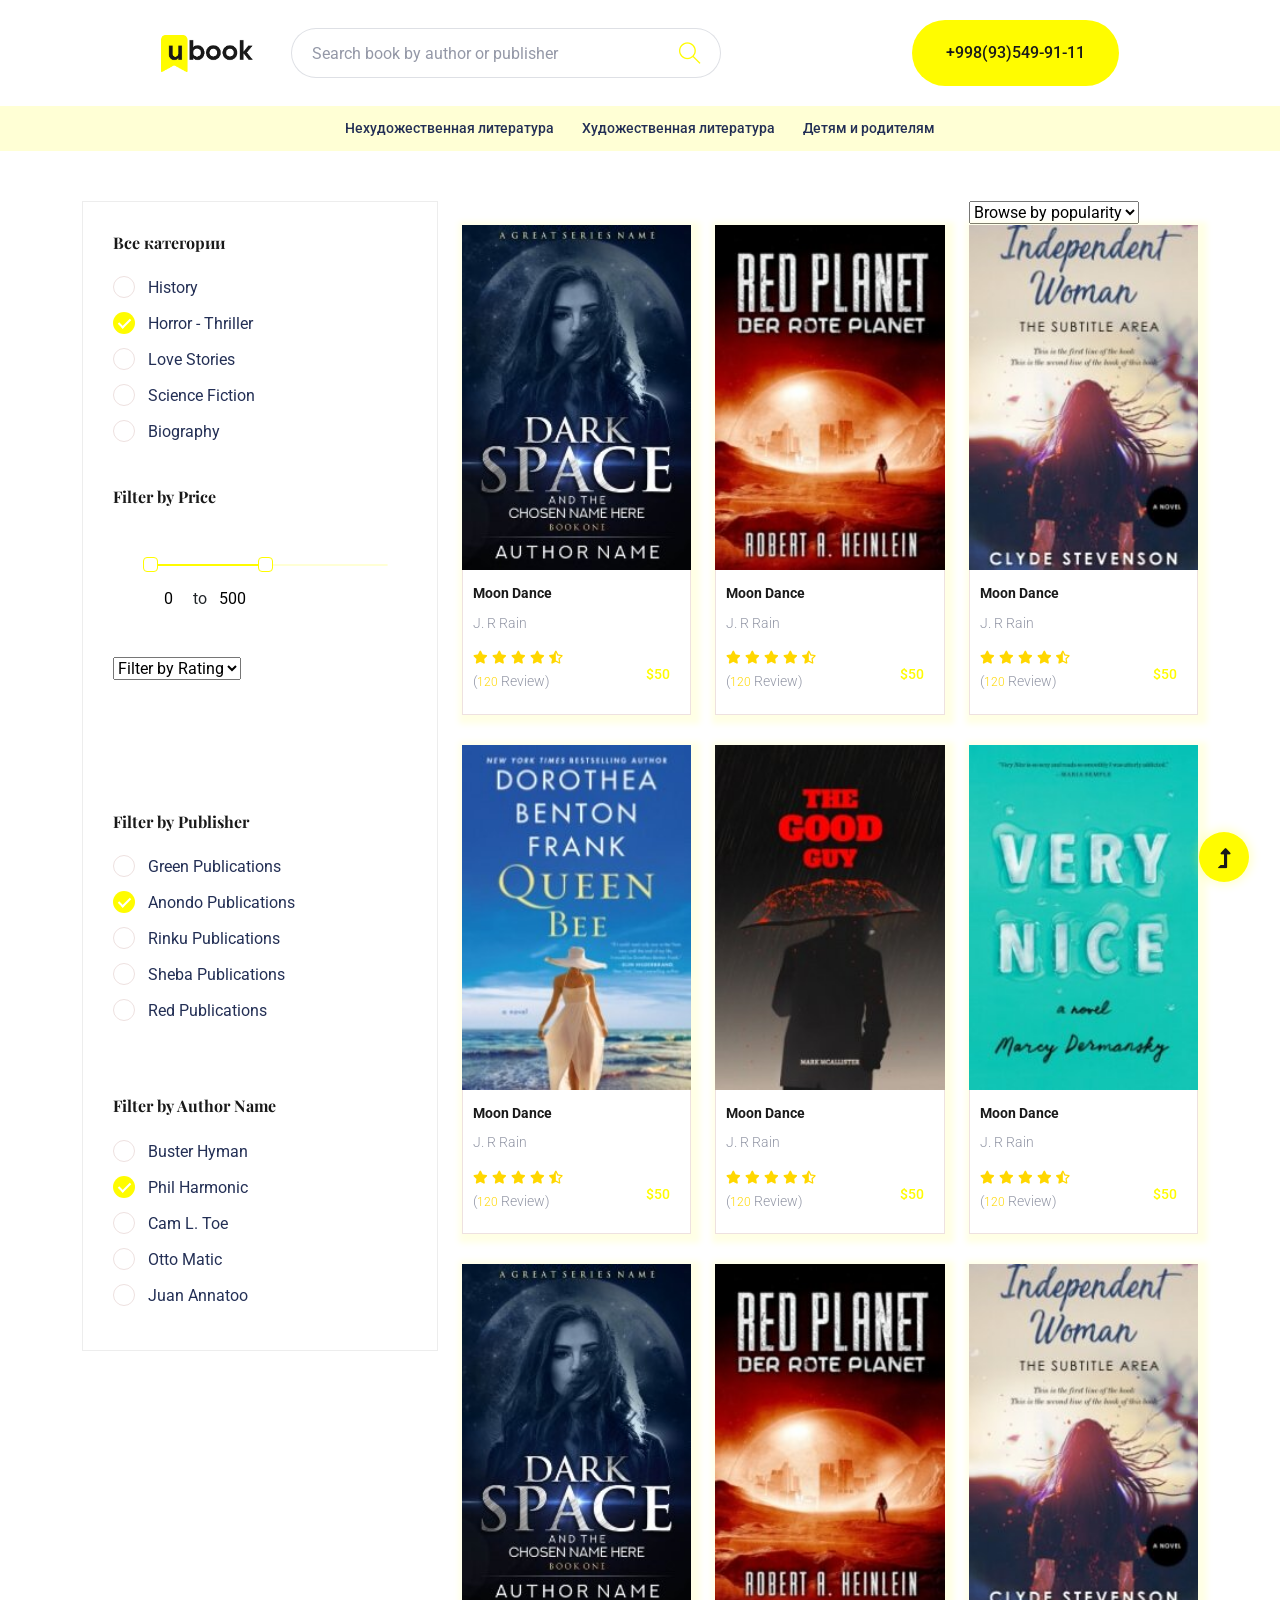
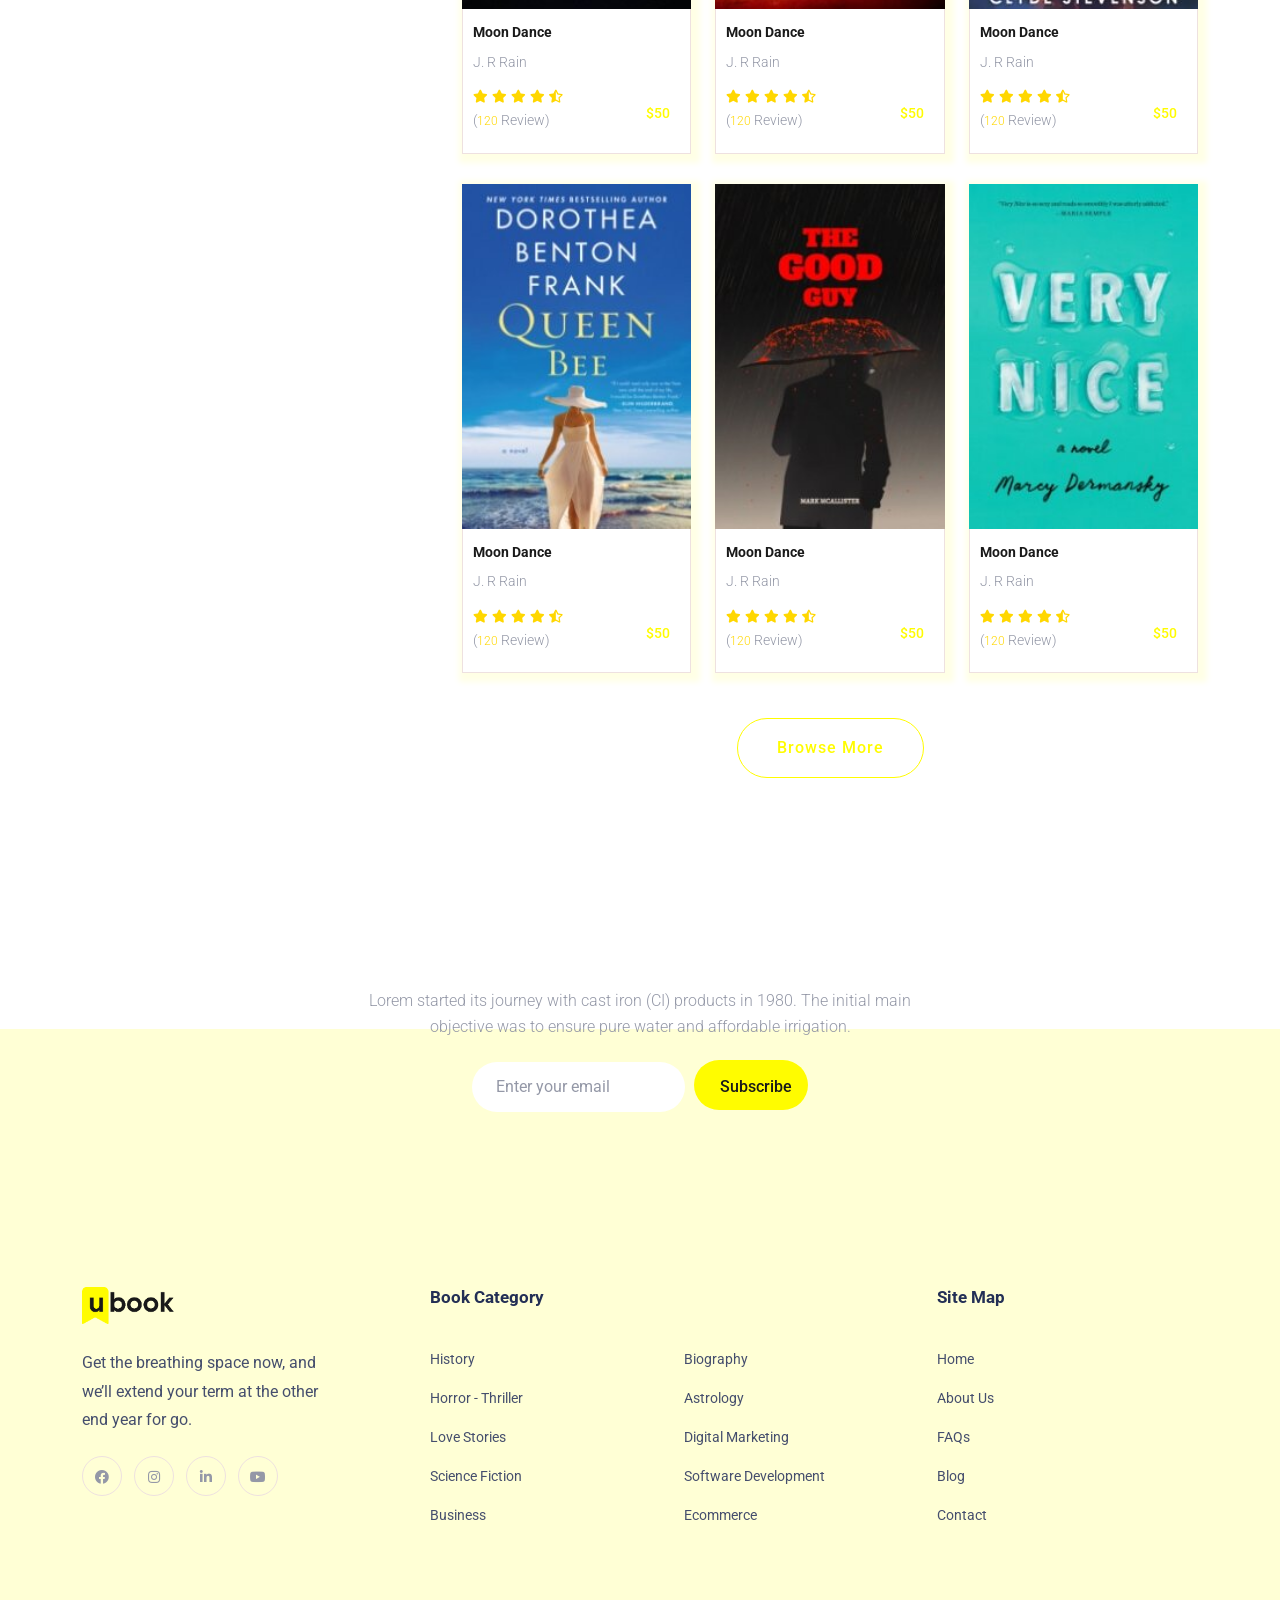
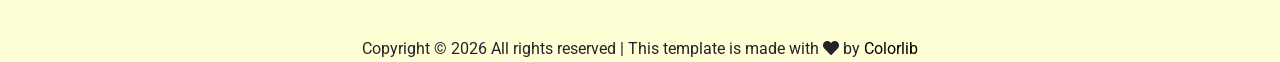
==== commit fdcab0a6: "adding categories" ====
--- a/categories.html
+++ b/categories.html
@@ -1,182 +1,379 @@
 <!doctype html>
 <html class="no-js" lang="zxx">
+
 <head>
-<meta charset="utf-8">
-<meta http-equiv="x-ua-compatible" content="ie=edge">
-<title>Book Shop</title>
-<meta name="description" content="">
-<meta name="viewport" content="width=device-width, initial-scale=1">
-<link rel="shortcut icon" type="image/x-icon" href="assets/img/icon/xfavicon.png.pagespeed.ic.mnJsH38Zaz.png">
-
-<link rel="stylesheet" href="assets/css/A.bootstrap.min.css+owl.carousel.min.css+slickna.css" />
-<link rel="stylesheet" href="assets/css/style.css">
+    <meta charset="utf-8">
+    <meta http-equiv="x-ua-compatible" content="ie=edge">
+    <title>uBook</title>
+    <link rel="icon" href="assets/img/favicon.png">
+    <link rel="icon" href="assets/img/favicon.png">
+    <link rel="apple-touch-icon" href="assets/img/favicon.png">
+    <meta name="msapplication-TileImage" content="assets/img/favicon.png">
+    <link rel="shortcut icon" type="image/png" href="assets/img/favicon.png">
+    <meta name="description" content="Description here">
+    <meta name="keywords" content="ubook, books, nurick, pidor">
+    <meta name="author" content="YUSUPOV">
+    <meta name="description" content="Description here" />
+    <meta property="og:title" content="uBook">
+    <meta property="og:description" content="Description here">
+    <meta property="og:image" content="assets/img/share.png">
+    <meta property="og:url" content="">
+    <meta name="twitter:title" content="uBook">
+    <meta name="twitter:description" content="Description here">
+    <meta name="twitter:image" content="assets/img/share.png">
+    <meta name="twitter:card" content="summary_large_image">
+    <meta name="viewport" content="width=device-width, initial-scale=1">
+    <!-- <link rel="shortcut icon" type="image/x-icon" href="assets/img/icon/xfavicon.png.pagespeed.ic.mnJsH38Zaz.png"> -->
+
+    <link rel="stylesheet" href="assets/css/A.bootstrap.min.css+owl.carousel.min.css+slickna.css" />
+    <!-- <link rel="stylesheet" href="assets/css/A.style.css.pagespeed.cf.f7uLeHjh6v.css"> -->
+    <link rel="stylesheet" href="assets/css/style.css">
 </head>
+
 <body>
-<header>
-<div class="header-area">
-<div class="main-header ">
-<div class="header-top ">
-<div class="container">
-<div class="row">
-<div class="col-xl-12">
-<div class="d-flex justify-content-between align-items-center flex-sm">
-<div class="header-info-left d-flex align-items-center">
-
-<div class="logo">
-<a href="index.html"><script data-pagespeed-no-defer>//<![CDATA[
-(function(){for(var g="function"==typeof Object.defineProperties?Object.defineProperty:function(b,c,a){if(a.get||a.set)throw new TypeError("ES3 does not support getters and setters.");b!=Array.prototype&&b!=Object.prototype&&(b[c]=a.value)},h="undefined"!=typeof window&&window===this?this:"undefined"!=typeof global&&null!=global?global:this,k=["String","prototype","repeat"],l=0;l<k.length-1;l++){var m=k[l];m in h||(h[m]={});h=h[m]}
-var n=k[k.length-1],p=h[n],q=p?p:function(b){var c;if(null==this)throw new TypeError("The 'this' value for String.prototype.repeat must not be null or undefined");c=this+"";if(0>b||1342177279<b)throw new RangeError("Invalid count value");b|=0;for(var a="";b;)if(b&1&&(a+=c),b>>>=1)c+=c;return a};q!=p&&null!=q&&g(h,n,{configurable:!0,writable:!0,value:q});var t=this;
-function u(b,c){var a=b.split("."),d=t;a[0]in d||!d.execScript||d.execScript("var "+a[0]);for(var e;a.length&&(e=a.shift());)a.length||void 0===c?d[e]?d=d[e]:d=d[e]={}:d[e]=c};function v(b){var c=b.length;if(0<c){for(var a=Array(c),d=0;d<c;d++)a[d]=b[d];return a}return[]};function w(b){var c=window;if(c.addEventListener)c.addEventListener("load",b,!1);else if(c.attachEvent)c.attachEvent("onload",b);else{var a=c.onload;c.onload=function(){b.call(this);a&&a.call(this)}}};var x;function y(b,c,a,d,e){this.h=b;this.j=c;this.l=a;this.f=e;this.g={height:window.innerHeight||document.documentElement.clientHeight||document.body.clientHeight,width:window.innerWidth||document.documentElement.clientWidth||document.body.clientWidth};this.i=d;this.b={};this.a=[];this.c={}}
-function z(b,c){var a,d,e=c.getAttribute("data-pagespeed-url-hash");if(a=e&&!(e in b.c))if(0>=c.offsetWidth&&0>=c.offsetHeight)a=!1;else{d=c.getBoundingClientRect();var f=document.body;a=d.top+("pageYOffset"in window?window.pageYOffset:(document.documentElement||f.parentNode||f).scrollTop);d=d.left+("pageXOffset"in window?window.pageXOffset:(document.documentElement||f.parentNode||f).scrollLeft);f=a.toString()+","+d;b.b.hasOwnProperty(f)?a=!1:(b.b[f]=!0,a=a<=b.g.height&&d<=b.g.width)}a&&(b.a.push(e),
-b.c[e]=!0)}y.prototype.checkImageForCriticality=function(b){b.getBoundingClientRect&&z(this,b)};u("pagespeed.CriticalImages.checkImageForCriticality",function(b){x.checkImageForCriticality(b)});u("pagespeed.CriticalImages.checkCriticalImages",function(){A(x)});
-function A(b){b.b={};for(var c=["IMG","INPUT"],a=[],d=0;d<c.length;++d)a=a.concat(v(document.getElementsByTagName(c[d])));if(a.length&&a[0].getBoundingClientRect){for(d=0;c=a[d];++d)z(b,c);a="oh="+b.l;b.f&&(a+="&n="+b.f);if(c=!!b.a.length)for(a+="&ci="+encodeURIComponent(b.a[0]),d=1;d<b.a.length;++d){var e=","+encodeURIComponent(b.a[d]);131072>=a.length+e.length&&(a+=e)}b.i&&(e="&rd="+encodeURIComponent(JSON.stringify(B())),131072>=a.length+e.length&&(a+=e),c=!0);C=a;if(c){d=b.h;b=b.j;var f;if(window.XMLHttpRequest)f=
-new XMLHttpRequest;else if(window.ActiveXObject)try{f=new ActiveXObject("Msxml2.XMLHTTP")}catch(r){try{f=new ActiveXObject("Microsoft.XMLHTTP")}catch(D){}}f&&(f.open("POST",d+(-1==d.indexOf("?")?"?":"&")+"url="+encodeURIComponent(b)),f.setRequestHeader("Content-Type","application/x-www-form-urlencoded"),f.send(a))}}}
-function B(){var b={},c;c=document.getElementsByTagName("IMG");if(!c.length)return{};var a=c[0];if(!("naturalWidth"in a&&"naturalHeight"in a))return{};for(var d=0;a=c[d];++d){var e=a.getAttribute("data-pagespeed-url-hash");e&&(!(e in b)&&0<a.width&&0<a.height&&0<a.naturalWidth&&0<a.naturalHeight||e in b&&a.width>=b[e].o&&a.height>=b[e].m)&&(b[e]={rw:a.width,rh:a.height,ow:a.naturalWidth,oh:a.naturalHeight})}return b}var C="";u("pagespeed.CriticalImages.getBeaconData",function(){return C});
-u("pagespeed.CriticalImages.Run",function(b,c,a,d,e,f){var r=new y(b,c,a,e,f);x=r;d&&w(function(){window.setTimeout(function(){A(r)},0)})});})();
-
-pagespeed.CriticalImages.Run('/mod_pagespeed_beacon','https://preview.colorlib.com/theme/abcbook/categories.html','-ilGEe-FWC',true,false,'gvA8VmOBRSs');
-//]]></script><img src="assets/img/logo/xlogo2_footer.png.pagespeed.ic.oyxaqIXdWH.png" alt="" data-pagespeed-url-hash="3800066785" onload="pagespeed.CriticalImages.checkImageForCriticality(this);"></a>
-</div>
-
-<form action="#" class="form-box">
-<input type="text" name="Search" placeholder="Search book by author or publisher">
-<div class="search-icon">
-<i class="ti-search"></i>
-</div>
-</form>
-</div>
-<div class="header-info-right d-flex align-items-center">
-<ul>
-<li><a href="#">FAQ</a></li>
-<li><a href="#">Track Order</a></li>
-<li class="shopping-card">
-<a href="cart.html"><img src="assets/img/icon/cart.svg" alt="" data-pagespeed-url-hash="605441959" onload="pagespeed.CriticalImages.checkImageForCriticality(this);"></a>
-</li>
-<li><a href="login.html" class="btn header-btn">Sign in</a></li>
-</ul>
-</div>
-</div>
-</div>
-</div>
-</div>
-</div>
-<div class="header-bottom  header-sticky">
-<div class="container">
-<div class="row align-items-center">
-<div class="col-xl-12">
-
-<div class="logo2">
-<a href="index.html"><img src="assets/img/logo/xlogo2_footer.png.pagespeed.ic.oyxaqIXdWH.png" alt="" data-pagespeed-url-hash="3800066785" onload="pagespeed.CriticalImages.checkImageForCriticality(this);"></a>
-</div>
-
-<div class="main-menu text-center d-none d-lg-block">
-<nav>
-<ul id="navigation">
-<li><a href="index.html">Home</a></li>
-<li><a href="categories.html">Categories</a></li>
-<li><a href="about.html">About</a></li>
-<li><a href="#">Pages</a>
-<ul class="submenu">
-<li><a href="login.html">login</a></li>
-<li><a href="cart.html">Cart</a></li>
-<li><a href="checkout.html">Checkout</a></li>
-<li><a href="book-details.html">book Details</a></li>
-<li><a href="blog_details.html">Blog Details</a></li>
-<li><a href="elements.html">Element</a></li>
-</ul>
-</li>
-<li><a href="blog.html">Blog</a></li>
-<li><a href="contact.html">Contect</a></li>
-</ul>
-</nav>
-</div>
-</div>
-
-<div class="col-xl-12">
-<div class="mobile_menu d-block d-lg-none"></div>
-</div>
-</div>
-</div>
-</div>
-</div>
-</div>
-</header>
-<main>
-
-<div class="container">
-<div class="row">
-<div class="col-xl-12">
-<div class="slider-area">
-<div class="slider-height2 slider-bg4 d-flex align-items-center justify-content-center">
-<div class="hero-caption hero-caption2">
-<h2>Book Category</h2>
-</div>
-</div>
-</div>
-</div>
-</div>
-</div>
-
-
-<div class="listing-area pt-50 pb-50">
-<div class="container">
-<div class="row">
-
-<div class="col-xl-4 col-lg-4 col-md-6">
-
-<div class="category-listing mb-50">
-
-<div class="single-listing">
-
-<div class="select-Categories pb-30">
-<div class="small-tittle mb-20">
-<h4>Filter by Genres</h4>
-</div>
-<label class="container">History
-<input type="checkbox">
-<span class="checkmark"></span>
-</label>
-<label class="container">Horror - Thriller
+    <header>
+        <div class="header-area">
+            <div class="main-header">
+                <div class="header-top">
+                    <div class="container">
+                        <div class="row">
+                            <div class="col-xl-12">
+                                <div class="d-flex justify-content-between align-items-center flex-sm">
+                                    <div class="header-info-left d-flex align-items-center">
+
+                                        <div class="logo">
+                                            <a href="index.html">
+                                                <script data-pagespeed-no-defer>
+                                                    //<![CDATA[
+                                                    (function() {
+                                                        for (var g = "function" == typeof Object.defineProperties ? Object.defineProperty : function(b, c, a) {
+                                                                if (a.get || a.set) throw new TypeError("ES3 does not support getters and setters.");
+                                                                b != Array.prototype && b != Object.prototype && (b[c] = a.value)
+                                                            }, h = "undefined" != typeof window && window === this ? this : "undefined" != typeof global && null != global ? global : this, k = ["String", "prototype", "repeat"], l = 0; l < k.length - 1; l++) {
+                                                            var m = k[l];
+                                                            m in h || (h[m] = {});
+                                                            h = h[m]
+                                                        }
+                                                        var n = k[k.length - 1],
+                                                            p = h[n],
+                                                            q = p ? p : function(b) {
+                                                                var c;
+                                                                if (null == this) throw new TypeError("The 'this' value for String.prototype.repeat must not be null or undefined");
+                                                                c = this + "";
+                                                                if (0 > b || 1342177279 < b) throw new RangeError("Invalid count value");
+                                                                b |= 0;
+                                                                for (var a = ""; b;)
+                                                                    if (b & 1 && (a += c), b >>>= 1) c += c;
+                                                                return a
+                                                            };
+                                                        q != p && null != q && g(h, n, {
+                                                            configurable: !0,
+                                                            writable: !0,
+                                                            value: q
+                                                        });
+                                                        var t = this;
+
+                                                        function u(b, c) {
+                                                            var a = b.split("."),
+                                                                d = t;
+                                                            a[0] in d || !d.execScript || d.execScript("var " + a[0]);
+                                                            for (var e; a.length && (e = a.shift());) a.length || void 0 === c ? d[e] ? d = d[e] : d = d[e] = {} : d[e] = c
+                                                        };
+
+                                                        function v(b) {
+                                                            var c = b.length;
+                                                            if (0 < c) {
+                                                                for (var a = Array(c), d = 0; d < c; d++) a[d] = b[d];
+                                                                return a
+                                                            }
+                                                            return []
+                                                        };
+
+                                                        function w(b) {
+                                                            var c = window;
+                                                            if (c.addEventListener) c.addEventListener("load", b, !1);
+                                                            else if (c.attachEvent) c.attachEvent("onload", b);
+                                                            else {
+                                                                var a = c.onload;
+                                                                c.onload = function() {
+                                                                    b.call(this);
+                                                                    a && a.call(this)
+                                                                }
+                                                            }
+                                                        };
+                                                        var x;
+
+                                                        function y(b, c, a, d, e) {
+                                                            this.h = b;
+                                                            this.j = c;
+                                                            this.l = a;
+                                                            this.f = e;
+                                                            this.g = {
+                                                                height: window.innerHeight || document.documentElement.clientHeight || document.body.clientHeight,
+                                                                width: window.innerWidth || document.documentElement.clientWidth || document.body.clientWidth
+                                                            };
+                                                            this.i = d;
+                                                            this.b = {};
+                                                            this.a = [];
+                                                            this.c = {}
+                                                        }
+
+                                                        function z(b, c) {
+                                                            var a, d, e = c.getAttribute("data-pagespeed-url-hash");
+                                                            if (a = e && !(e in b.c))
+                                                                if (0 >= c.offsetWidth && 0 >= c.offsetHeight) a = !1;
+                                                                else {
+                                                                    d = c.getBoundingClientRect();
+                                                                    var f = document.body;
+                                                                    a = d.top + ("pageYOffset" in window ? window.pageYOffset : (document.documentElement || f.parentNode || f).scrollTop);
+                                                                    d = d.left + ("pageXOffset" in window ? window.pageXOffset : (document.documentElement || f.parentNode || f).scrollLeft);
+                                                                    f = a.toString() + "," + d;
+                                                                    b.b.hasOwnProperty(f) ? a = !1 : (b.b[f] = !0, a = a <= b.g.height && d <= b.g.width)
+                                                                }
+                                                            a && (b.a.push(e),
+                                                                b.c[e] = !0)
+                                                        }
+                                                        y.prototype.checkImageForCriticality = function(b) {
+                                                            b.getBoundingClientRect && z(this, b)
+                                                        };
+                                                        u("pagespeed.CriticalImages.checkImageForCriticality", function(b) {
+                                                            x.checkImageForCriticality(b)
+                                                        });
+                                                        u("pagespeed.CriticalImages.checkCriticalImages", function() {
+                                                            A(x)
+                                                        });
+
+                                                        function A(b) {
+                                                            b.b = {};
+                                                            for (var c = ["IMG", "INPUT"], a = [], d = 0; d < c.length; ++d) a = a.concat(v(document.getElementsByTagName(c[d])));
+                                                            if (a.length && a[0].getBoundingClientRect) {
+                                                                for (d = 0; c = a[d]; ++d) z(b, c);
+                                                                a = "oh=" + b.l;
+                                                                b.f && (a += "&n=" + b.f);
+                                                                if (c = !!b.a.length)
+                                                                    for (a += "&ci=" + encodeURIComponent(b.a[0]), d = 1; d < b.a.length; ++d) {
+                                                                        var e = "," + encodeURIComponent(b.a[d]);
+                                                                        131072 >= a.length + e.length && (a += e)
+                                                                    }
+                                                                b.i && (e = "&rd=" + encodeURIComponent(JSON.stringify(B())), 131072 >= a.length + e.length && (a += e), c = !0);
+                                                                C = a;
+                                                                if (c) {
+                                                                    d = b.h;
+                                                                    b = b.j;
+                                                                    var f;
+                                                                    if (window.XMLHttpRequest) f =
+                                                                        new XMLHttpRequest;
+                                                                    else if (window.ActiveXObject) try {
+                                                                        f = new ActiveXObject("Msxml2.XMLHTTP")
+                                                                    } catch (r) {
+                                                                        try {
+                                                                            f = new ActiveXObject("Microsoft.XMLHTTP")
+                                                                        } catch (D) {}
+                                                                    }
+                                                                    f && (f.open("POST", d + (-1 == d.indexOf("?") ? "?" : "&") + "url=" + encodeURIComponent(b)), f.setRequestHeader("Content-Type", "application/x-www-form-urlencoded"), f.send(a))
+                                                                }
+                                                            }
+                                                        }
+
+                                                        function B() {
+                                                            var b = {},
+                                                                c;
+                                                            c = document.getElementsByTagName("IMG");
+                                                            if (!c.length) return {};
+                                                            var a = c[0];
+                                                            if (!("naturalWidth" in a && "naturalHeight" in a)) return {};
+                                                            for (var d = 0; a = c[d]; ++d) {
+                                                                var e = a.getAttribute("data-pagespeed-url-hash");
+                                                                e && (!(e in b) && 0 < a.width && 0 < a.height && 0 < a.naturalWidth && 0 < a.naturalHeight || e in b && a.width >= b[e].o && a.height >= b[e].m) && (b[e] = {
+                                                                    rw: a.width,
+                                                                    rh: a.height,
+                                                                    ow: a.naturalWidth,
+                                                                    oh: a.naturalHeight
+                                                                })
+                                                            }
+                                                            return b
+                                                        }
+                                                        var C = "";
+                                                        u("pagespeed.CriticalImages.getBeaconData", function() {
+                                                            return C
+                                                        });
+                                                        u("pagespeed.CriticalImages.Run", function(b, c, a, d, e, f) {
+                                                            var r = new y(b, c, a, e, f);
+                                                            x = r;
+                                                            d && w(function() {
+                                                                window.setTimeout(function() {
+                                                                    A(r)
+                                                                }, 0)
+                                                            })
+                                                        });
+                                                    })();
+
+                                                    pagespeed.CriticalImages.Run('/mod_pagespeed_beacon', 'https://preview.colorlib.com/theme/abcbook/categories.html', '-ilGEe-FWC', true, false, 'gvA8VmOBRSs');
+                                                    //]]>
+                                                </script><img src="assets/img/logo/xlogo2_footer.png.pagespeed.ic.oyxaqIXdWH.png" alt="" data-pagespeed-url-hash="3800066785" onload="pagespeed.CriticalImages.checkImageForCriticality(this);"></a>
+                                        </div>
+
+                                        <form action="#" class="form-box">
+                                            <input type="text" name="Search" placeholder="Search book by author or publisher">
+                                            <div class="search-icon">
+                                                <i class="ti-search"></i>
+                                            </div>
+                                        </form>
+                                    </div>
+                                    <div class="header-info-right d-flex align-items-center">
+                                        <ul>
+                                            <!-- <li><a href="#">FAQ</a></li>
+                                            <li><a href="#">Track Order</a></li>
+                                            <li class="shopping-card">
+                                                <a href="cart.html"><img src="assets/img/icon/cart.svg" alt="" data-pagespeed-url-hash="605441959" onload="pagespeed.CriticalImages.checkImageForCriticality(this);"></a>
+                                            </li> -->
+                                            <li><a href="tel:+998935499111" class="btn header-btn">+998(93)549-91-11</a></li>
+                                        </ul>
+                                    </div>
+                                </div>
+                            </div>
+                        </div>
+                    </div>
+                </div>
+                <div class="header-bottom  header-sticky">
+                    <div class="container">
+                        <div class="row align-items-center">
+                            <div class="col-xl-12">
+
+                                <div class="logo2">
+                                    <a href="index.html"><img src="assets/img/logo/xlogo2_footer.png.pagespeed.ic.oyxaqIXdWH.png" alt="" data-pagespeed-url-hash="3800066785" onload="pagespeed.CriticalImages.checkImageForCriticality(this);"></a>
+                                </div>
+
+                                <div class="main-menu text-center d-none d-lg-block">
+                                    <nav>
+                                        <ul id="navigation">
+                                            <li><a href="#">Нехудожественная литература</a>
+                                                <ul class="submenu">
+                                                    <li><a href="#">Психология, Саморазвитие</a></li>
+                                                    <li><a href="#">Бизнес. Маркетинг. Менеджмент</a></li>
+                                                    <li><a href="#">Дом и хобби. Кулинария. Творчество</a></li>
+                                                    <li><a href="#">Любовь. Отношения</a></li>
+                                                    <li><a href="#">Здоровье, Красота. Медицина</a></li>
+                                                    <li><a href="#">Научно-популярная литература</a></li>
+                                                </ul>
+                                            </li>
+                                            <li><a href="#">Художественная литература</a>
+                                                <ul class="submenu">
+                                                    <li><a href="#">Романы</a></li>
+                                                    <li><a href="#">Фантастика. Фэнтези</a></li>
+                                                    <li><a href="#">Ужасы. Детективы. Триллеры</a></li>
+                                                    <li><a href="#">Классическая. Современная литература</a></li>
+                                                </ul>
+                                            </li>
+                                            <li><a href="#">Детям и родителям</a>
+                                                <ul class="submenu">
+                                                    <li><a href="#">Художественная литература, Сказки</a></li>
+                                                    <li><a href="#">Для родителей</a></li>
+                                                    <li><a href="#">Познавательная литература</a></li>
+                                                    <li><a href="#">Комиксы</a></li>
+                                                </ul>
+                                            </li>
+                                            <!-- <li><a href="#">Новинки</a></li>
+                                        <li><a href="#">Классика</a></li>
+                                        <li><a href="#">Саморазвитие</a></li>
+
+                                        <li><a href="#">Научно-популярная</a></li>
+                                        <li><a href="#">Бизнес</a></li>
+                                        <li><a href="#">На английском</a></li>
+                                        <li><a href="#">Романы</a></li>
+                                        <li><a href="#">Психология</a></li>
+                                        <li><a href="#">Исторические</a></li>
+                                        <li><a href="#">Подборки</a></li> -->
+                                        </ul>
+                                    </nav>
+                                </div>
+                            </div>
+
+                            <div class="col-xl-12">
+                                <div class="mobile_menu d-block d-lg-none"></div>
+                            </div>
+                        </div>
+                    </div>
+                </div>
+            </div>
+        </div>
+    </header>
+    <main>
+
+        <!--         <div class="container">
+            <div class="row">
+                <div class="col-xl-12">
+                    <div class="slider-area">
+                        <div class="slider-height2 slider-bg4 d-flex align-items-center justify-content-center">
+                            <div class="hero-caption hero-caption2">
+                                <h2>Book Category</h2>
+                            </div>
+                        </div>
+                    </div>
+                </div>
+            </div>
+        </div> -->
+
+
+        <div class="listing-area pt-50 pb-50">
+            <div class="container">
+                <div class="row">
+
+                    <div class="col-xl-4 col-lg-4 col-md-6">
+
+                        <div class="category-listing mb-50">
+
+                            <div class="single-listing">
+
+                                <div class="select-Categories pb-30">
+                                    <div class="small-tittle mb-20">
+                                        <h4>Все категории</h4>
+                                    </div>
+                                    <label class="container">History
+<input type="checkbox">
+<span class="checkmark"></span>
+</label>
+                                    <label class="container">Horror - Thriller
 <input type="checkbox" checked>
 <span class="checkmark"></span>
 </label>
-<label class="container">Love Stories
-<input type="checkbox">
-<span class="checkmark"></span>
-</label>
-<label class="container">Science Fiction
-<input type="checkbox">
-<span class="checkmark"></span>
-</label>
-<label class="container">Biography
-<input type="checkbox">
-<span class="checkmark"></span>
-</label>
-</div>
-
-
-<aside class="left_widgets p_filter_widgets price_rangs_aside sidebar_box_shadow mb-40">
-<div class="small-tittle">
-<h4>Filter by Price</h4>
-</div>
-<div class="widgets_inner">
-<div class="range_item">
-<input type="text" class="js-range-slider" value="" />
-<div class="d-flex align-items-center">
-<div class="price_value d-flex justify-content-center">
-<input type="text" class="js-input-from" id="amount" readonly />
-<span>to</span>
-<input type="text" class="js-input-to" id="amount" readonly />
-</div>
-</div>
-</div>
-</div>
-</aside>
-
-
-<div class="select-job-items2 mb-30">
-<div class="col-xl-12">
-<select name="select2">
+                                    <label class="container">Love Stories
+<input type="checkbox">
+<span class="checkmark"></span>
+</label>
+                                    <label class="container">Science Fiction
+<input type="checkbox">
+<span class="checkmark"></span>
+</label>
+                                    <label class="container">Biography
+<input type="checkbox">
+<span class="checkmark"></span>
+</label>
+                                </div>
+
+
+                                <aside class="left_widgets p_filter_widgets price_rangs_aside sidebar_box_shadow mb-40">
+                                    <div class="small-tittle">
+                                        <h4>Filter by Price</h4>
+                                    </div>
+                                    <div class="widgets_inner">
+                                        <div class="range_item">
+                                            <input type="text" class="js-range-slider" value="" />
+                                            <div class="d-flex align-items-center">
+                                                <div class="price_value d-flex justify-content-center">
+                                                    <input type="text" class="js-input-from" id="amount" readonly />
+                                                    <span>to</span>
+                                                    <input type="text" class="js-input-to" id="amount" readonly />
+                                                </div>
+                                            </div>
+                                        </div>
+                                    </div>
+                                </aside>
+
+
+                                <div class="select-job-items2 mb-30">
+                                    <div class="col-xl-12">
+                                        <select name="select2">
 <option value="">Filter by Rating</option>
 <option value="">5 Star Rating</option>
 <option value="">4 Star Rating</option>
@@ -184,583 +381,631 @@
 <option value="">2 Star Rating</option>
 <option value="">1 Star Rating</option>
 </select>
-</div>
-</div>
-
-
-<div class="select-Categories pt-100 pb-60">
-<div class="small-tittle mb-20">
-<h4>Filter by Publisher</h4>
-</div>
-<label class="container">Green Publications
-<input type="checkbox">
-<span class="checkmark"></span>
-</label>
-<label class="container">Anondo Publications
+                                    </div>
+                                </div>
+
+
+                                <div class="select-Categories pt-100 pb-60">
+                                    <div class="small-tittle mb-20">
+                                        <h4>Filter by Publisher</h4>
+                                    </div>
+                                    <label class="container">Green Publications
+<input type="checkbox">
+<span class="checkmark"></span>
+</label>
+                                    <label class="container">Anondo Publications
 <input type="checkbox" checked>
 <span class="checkmark"></span>
 </label>
-<label class="container">Rinku Publications
-<input type="checkbox">
-<span class="checkmark"></span>
-</label>
-<label class="container">Sheba Publications
-<input type="checkbox">
-<span class="checkmark"></span>
-</label>
-<label class="container">Red Publications
-<input type="checkbox">
-<span class="checkmark"></span>
-</label>
-</div>
-
-
-<div class="select-Categories">
-<div class="small-tittle mb-20">
-<h4>Filter by Author Name</h4>
-</div>
-<label class="container">Buster Hyman
-<input type="checkbox">
-<span class="checkmark"></span>
-</label>
-<label class="container">Phil Harmonic
+                                    <label class="container">Rinku Publications
+<input type="checkbox">
+<span class="checkmark"></span>
+</label>
+                                    <label class="container">Sheba Publications
+<input type="checkbox">
+<span class="checkmark"></span>
+</label>
+                                    <label class="container">Red Publications
+<input type="checkbox">
+<span class="checkmark"></span>
+</label>
+                                </div>
+
+
+                                <div class="select-Categories">
+                                    <div class="small-tittle mb-20">
+                                        <h4>Filter by Author Name</h4>
+                                    </div>
+                                    <label class="container">Buster Hyman
+<input type="checkbox">
+<span class="checkmark"></span>
+</label>
+                                    <label class="container">Phil Harmonic
 <input type="checkbox" checked>
 <span class="checkmark"></span>
 </label>
-<label class="container">Cam L. Toe
-<input type="checkbox">
-<span class="checkmark"></span>
-</label>
-<label class="container">Otto Matic
-<input type="checkbox">
-<span class="checkmark"></span>
-</label>
-<label class="container">Juan Annatoo
-<input type="checkbox">
-<span class="checkmark"></span>
-</label>
-</div>
-
-</div>
-</div>
-
-</div>
-
-<div class="col-xl-8 col-lg-8 col-md-6">
-<div class="row justify-content-end">
-<div class="col-xl-4">
-<div class="product_page_tittle">
-<div class="short_by">
-<select name="#" id="product_short_list">
+                                    <label class="container">Cam L. Toe
+<input type="checkbox">
+<span class="checkmark"></span>
+</label>
+                                    <label class="container">Otto Matic
+<input type="checkbox">
+<span class="checkmark"></span>
+</label>
+                                    <label class="container">Juan Annatoo
+<input type="checkbox">
+<span class="checkmark"></span>
+</label>
+                                </div>
+
+                            </div>
+                        </div>
+
+                    </div>
+
+                    <div class="col-xl-8 col-lg-8 col-md-6">
+                        <div class="row justify-content-end">
+                            <div class="col-xl-4">
+                                <div class="product_page_tittle">
+                                    <div class="short_by">
+                                        <select name="#" id="product_short_list">
 <option>Browse by popularity</option>
 <option>Name</option>
 <option>NEW</option>
 <option>Old</option>
 <option>Price</option>
 </select>
-</div>
-</div>
-</div>
-</div>
-<div class="best-selling p-0">
-<div class="row">
-<div class="col-xxl-3 col-xl-4 col-lg-4 col-md-12 col-sm-6">
-<div class="properties pb-30">
-<div class="properties-card">
-<div class="properties-img">
-<a href="book-details.html"><img src="assets/img/gallery/xbest_selling7.jpg.pagespeed.ic.I1tWDKCBJ-.jpg" alt="" data-pagespeed-url-hash="3319296635" onload="pagespeed.CriticalImages.checkImageForCriticality(this);"></a>
-</div>
-<div class="properties-caption properties-caption2">
-<h3><a href="book-details.html">Moon Dance</a></h3>
-<p>J. R Rain</p>
-<div class="properties-footer d-flex justify-content-between align-items-center">
-<div class="review">
-<div class="rating">
-<i class="fas fa-star"></i>
-<i class="fas fa-star"></i>
-<i class="fas fa-star"></i>
-<i class="fas fa-star"></i>
-<i class="fas fa-star-half-alt"></i>
-</div>
-<p>(<span>120</span> Review)</p>
-</div>
-<div class="price">
-<span>$50</span>
-</div>
-</div>
-</div>
-</div>
-</div>
-</div>
-<div class="col-xxl-3 col-xl-4 col-lg-4 col-md-12 col-sm-6">
-<div class="properties pb-30">
-<div class="properties-card">
-<div class="properties-img">
-<a href="book-details.html"><img src="assets/img/gallery/xbest_selling8.jpg.pagespeed.ic.DxXSrUIXGk.jpg" alt="" data-pagespeed-url-hash="3613796556" onload="pagespeed.CriticalImages.checkImageForCriticality(this);"></a>
-</div>
-<div class="properties-caption properties-caption2">
-<h3><a href="book-details.html">Moon Dance</a></h3>
-<p>J. R Rain</p>
-<div class="properties-footer d-flex justify-content-between align-items-center">
-<div class="review">
-<div class="rating">
-<i class="fas fa-star"></i>
-<i class="fas fa-star"></i>
-<i class="fas fa-star"></i>
-<i class="fas fa-star"></i>
-<i class="fas fa-star-half-alt"></i>
-</div>
-<p>(<span>120</span> Review)</p>
-</div>
-<div class="price">
-<span>$50</span>
-</div>
-</div>
-</div>
-</div>
-</div>
-</div>
-<div class="col-xxl-3 col-xl-4 col-lg-4 col-md-12 col-sm-6">
-<div class="properties pb-30">
-<div class="properties-card">
-<div class="properties-img">
-<a href="book-details.html"><img src="assets/img/gallery/xbest_selling6.jpg.pagespeed.ic.bfR6lCdMw-.jpg" alt="" data-pagespeed-url-hash="3024796714" onload="pagespeed.CriticalImages.checkImageForCriticality(this);"></a>
-</div>
-<div class="properties-caption properties-caption2">
-<h3><a href="book-details.html">Moon Dance</a></h3>
-<p>J. R Rain</p>
-<div class="properties-footer d-flex justify-content-between align-items-center">
-<div class="review">
-<div class="rating">
-<i class="fas fa-star"></i>
-<i class="fas fa-star"></i>
-<i class="fas fa-star"></i>
-<i class="fas fa-star"></i>
-<i class="fas fa-star-half-alt"></i>
-</div>
-<p>(<span>120</span> Review)</p>
-</div>
-<div class="price">
-<span>$50</span>
-</div>
-</div>
-</div>
-</div>
-</div>
-</div>
-<div class="col-xxl-3 col-xl-4 col-lg-4 col-md-12 col-sm-6">
-<div class="properties pb-30">
-<div class="properties-card">
-<div class="properties-img">
-<a href="book-details.html"><img src="assets/img/gallery/xbest_selling4.jpg.pagespeed.ic.SS9XjNMbIy.jpg" alt="" data-pagespeed-url-hash="2435796872" onload="pagespeed.CriticalImages.checkImageForCriticality(this);"></a>
-</div>
-<div class="properties-caption properties-caption2">
-<h3><a href="book-details.html">Moon Dance</a></h3>
-<p>J. R Rain</p>
-<div class="properties-footer d-flex justify-content-between align-items-center">
-<div class="review">
-<div class="rating">
-<i class="fas fa-star"></i>
-<i class="fas fa-star"></i>
-<i class="fas fa-star"></i>
-<i class="fas fa-star"></i>
-<i class="fas fa-star-half-alt"></i>
-</div>
-<p>(<span>120</span> Review)</p>
-</div>
-<div class="price">
-<span>$50</span>
-</div>
-</div>
-</div>
-</div>
-</div>
-</div>
-<div class="col-xxl-3 col-xl-4 col-lg-4 col-md-12 col-sm-6">
-<div class="properties pb-30">
-<div class="properties-card">
-<div class="properties-img">
-<a href="book-details.html"><img src="assets/img/gallery/xbest_selling9.jpg.pagespeed.ic.t9lNibrWVM.jpg" alt="" data-pagespeed-url-hash="3908296477" onload="pagespeed.CriticalImages.checkImageForCriticality(this);"></a>
-</div>
-<div class="properties-caption properties-caption2">
-<h3><a href="book-details.html">Moon Dance</a></h3>
-<p>J. R Rain</p>
-<div class="properties-footer d-flex justify-content-between align-items-center">
-<div class="review">
-<div class="rating">
-<i class="fas fa-star"></i>
-<i class="fas fa-star"></i>
-<i class="fas fa-star"></i>
-<i class="fas fa-star"></i>
-<i class="fas fa-star-half-alt"></i>
-</div>
-<p>(<span>120</span> Review)</p>
-</div>
-<div class="price">
-<span>$50</span>
-</div>
-</div>
-</div>
-</div>
-</div>
-</div>
-<div class="col-xxl-3 col-xl-4 col-lg-4 col-md-12 col-sm-6">
-<div class="properties pb-30">
-<div class="properties-card">
-<div class="properties-img">
-<a href="book-details.html"><img src="assets/img/gallery/xbest_selling2.jpg.pagespeed.ic.xDoolBlJLs.jpg" alt="" data-pagespeed-url-hash="1846797030" onload="pagespeed.CriticalImages.checkImageForCriticality(this);"></a>
-</div>
-<div class="properties-caption properties-caption2">
-<h3><a href="book-details.html">Moon Dance</a></h3>
-<p>J. R Rain</p>
-<div class="properties-footer d-flex justify-content-between align-items-center">
-<div class="review">
-<div class="rating">
-<i class="fas fa-star"></i>
-<i class="fas fa-star"></i>
-<i class="fas fa-star"></i>
-<i class="fas fa-star"></i>
-<i class="fas fa-star-half-alt"></i>
-</div>
-<p>(<span>120</span> Review)</p>
-</div>
-<div class="price">
-<span>$50</span>
-</div>
-</div>
-</div>
-</div>
-</div>
-</div>
-<div class="col-xxl-3 col-xl-4 col-lg-4 col-md-12 col-sm-6">
-<div class="properties pb-30">
-<div class="properties-card">
-<div class="properties-img">
-<a href="book-details.html"><img src="assets/img/gallery/xbest_selling7.jpg.pagespeed.ic.I1tWDKCBJ-.jpg" alt="" data-pagespeed-url-hash="3319296635" onload="pagespeed.CriticalImages.checkImageForCriticality(this);"></a>
-</div>
-<div class="properties-caption properties-caption2">
-<h3><a href="book-details.html">Moon Dance</a></h3>
-<p>J. R Rain</p>
-<div class="properties-footer d-flex justify-content-between align-items-center">
-<div class="review">
-<div class="rating">
-<i class="fas fa-star"></i>
-<i class="fas fa-star"></i>
-<i class="fas fa-star"></i>
-<i class="fas fa-star"></i>
-<i class="fas fa-star-half-alt"></i>
-</div>
-<p>(<span>120</span> Review)</p>
-</div>
-<div class="price">
-<span>$50</span>
-</div>
-</div>
-</div>
-</div>
-</div>
-</div>
-<div class="col-xxl-3 col-xl-4 col-lg-4 col-md-12 col-sm-6">
-<div class="properties pb-30">
-<div class="properties-card">
-<div class="properties-img">
-<a href="book-details.html"><img src="assets/img/gallery/xbest_selling8.jpg.pagespeed.ic.DxXSrUIXGk.jpg" alt="" data-pagespeed-url-hash="3613796556" onload="pagespeed.CriticalImages.checkImageForCriticality(this);"></a>
-</div>
-<div class="properties-caption properties-caption2">
-<h3><a href="book-details.html">Moon Dance</a></h3>
-<p>J. R Rain</p>
-<div class="properties-footer d-flex justify-content-between align-items-center">
-<div class="review">
-<div class="rating">
-<i class="fas fa-star"></i>
-<i class="fas fa-star"></i>
-<i class="fas fa-star"></i>
-<i class="fas fa-star"></i>
-<i class="fas fa-star-half-alt"></i>
-</div>
-<p>(<span>120</span> Review)</p>
-</div>
-<div class="price">
-<span>$50</span>
-</div>
-</div>
-</div>
-</div>
-</div>
-</div>
-<div class="col-xxl-3 col-xl-4 col-lg-4 col-md-12 col-sm-6">
-<div class="properties pb-30">
-<div class="properties-card">
-<div class="properties-img">
-<a href="book-details.html"><img src="assets/img/gallery/xbest_selling6.jpg.pagespeed.ic.bfR6lCdMw-.jpg" alt="" data-pagespeed-url-hash="3024796714" onload="pagespeed.CriticalImages.checkImageForCriticality(this);"></a>
-</div>
-<div class="properties-caption properties-caption2">
-<h3><a href="book-details.html">Moon Dance</a></h3>
-<p>J. R Rain</p>
-<div class="properties-footer d-flex justify-content-between align-items-center">
-<div class="review">
-<div class="rating">
-<i class="fas fa-star"></i>
-<i class="fas fa-star"></i>
-<i class="fas fa-star"></i>
-<i class="fas fa-star"></i>
-<i class="fas fa-star-half-alt"></i>
-</div>
-<p>(<span>120</span> Review)</p>
-</div>
-<div class="price">
-<span>$50</span>
-</div>
-</div>
-</div>
-</div>
-</div>
-</div>
-<div class="col-xxl-3 col-xl-4 col-lg-4 col-md-12 col-sm-6">
-<div class="properties pb-30">
-<div class="properties-card">
-<div class="properties-img">
-<a href="book-details.html"><img src="assets/img/gallery/xbest_selling4.jpg.pagespeed.ic.SS9XjNMbIy.jpg" alt="" data-pagespeed-url-hash="2435796872" onload="pagespeed.CriticalImages.checkImageForCriticality(this);"></a>
-</div>
-<div class="properties-caption properties-caption2">
-<h3><a href="book-details.html">Moon Dance</a></h3>
-<p>J. R Rain</p>
-<div class="properties-footer d-flex justify-content-between align-items-center">
-<div class="review">
-<div class="rating">
-<i class="fas fa-star"></i>
-<i class="fas fa-star"></i>
-<i class="fas fa-star"></i>
-<i class="fas fa-star"></i>
-<i class="fas fa-star-half-alt"></i>
-</div>
-<p>(<span>120</span> Review)</p>
-</div>
-<div class="price">
-<span>$50</span>
-</div>
-</div>
-</div>
-</div>
-</div>
-</div>
-<div class="col-xxl-3 col-xl-4 col-lg-4 col-md-12 col-sm-6">
-<div class="properties pb-30">
-<div class="properties-card">
-<div class="properties-img">
-<a href="book-details.html"><img src="assets/img/gallery/xbest_selling9.jpg.pagespeed.ic.t9lNibrWVM.jpg" alt="" data-pagespeed-url-hash="3908296477" onload="pagespeed.CriticalImages.checkImageForCriticality(this);"></a>
-</div>
-<div class="properties-caption properties-caption2">
-<h3><a href="book-details.html">Moon Dance</a></h3>
-<p>J. R Rain</p>
-<div class="properties-footer d-flex justify-content-between align-items-center">
-<div class="review">
-<div class="rating">
-<i class="fas fa-star"></i>
-<i class="fas fa-star"></i>
-<i class="fas fa-star"></i>
-<i class="fas fa-star"></i>
-<i class="fas fa-star-half-alt"></i>
-</div>
-<p>(<span>120</span> Review)</p>
-</div>
-<div class="price">
-<span>$50</span>
-</div>
-</div>
-</div>
-</div>
-</div>
-</div>
-<div class="col-xxl-3 col-xl-4 col-lg-4 col-md-12 col-sm-6">
-<div class="properties pb-30">
-<div class="properties-card">
-<div class="properties-img">
-<a href="book-details.html"><img src="assets/img/gallery/xbest_selling2.jpg.pagespeed.ic.xDoolBlJLs.jpg" alt="" data-pagespeed-url-hash="1846797030" onload="pagespeed.CriticalImages.checkImageForCriticality(this);"></a>
-</div>
-<div class="properties-caption properties-caption2">
-<h3><a href="book-details.html">Moon Dance</a></h3>
-<p>J. R Rain</p>
-<div class="properties-footer d-flex justify-content-between align-items-center">
-<div class="review">
-<div class="rating">
-<i class="fas fa-star"></i>
-<i class="fas fa-star"></i>
-<i class="fas fa-star"></i>
-<i class="fas fa-star"></i>
-<i class="fas fa-star-half-alt"></i>
-</div>
-<p>(<span>120</span> Review)</p>
-</div>
-<div class="price">
-<span>$50</span>
-</div>
-</div>
-</div>
-</div>
-</div>
-</div>
-</div>
-</div>
-
-<div class="row">
-<div class="col-xl-12">
-<div class="more-btn text-center mt-15">
-<a href="#" class="border-btn border-btn2 more-btn2">Browse More</a>
-</div>
-</div>
-</div>
-</div>
-</div>
-</div>
-</div>
-
-
-<section class="subscribe-area">
-<div class="container">
-<div class="subscribe-caption text-center  subscribe-padding section-img2-bg" data-background="assets/img/gallery/section-bg1.jpg">
-<div class="row justify-content-center">
-<div class="col-xl-6 col-lg-8 col-md-9">
-<h3>Join Newsletter</h3>
-<p>Lorem started its journey with cast iron (CI) products in 1980. The initial main objective was to ensure pure water and affordable irrigation.</p>
-<form action="#">
-<input type="text" placeholder="Enter your email">
-<button class="subscribe-btn">Subscribe</button>
-</form>
-</div>
-</div>
-</div>
-</div>
-</section>
-
-</main>
-<footer>
-<div class="footer-wrappper section-bg">
-<div class="footer-area footer-padding">
-<div class="container">
-<div class="row justify-content-between">
-<div class="col-xl-3 col-lg-5 col-md-4 col-sm-6">
-<div class="single-footer-caption mb-50">
-<div class="single-footer-caption mb-30">
-
-<div class="footer-logo mb-25">
-<a href="index.html"><img src="assets/img/logo/xlogo2_footer.png.pagespeed.ic.oyxaqIXdWH.png" alt="" data-pagespeed-url-hash="2868754985" onload="pagespeed.CriticalImages.checkImageForCriticality(this);"></a>
-</div>
-<div class="footer-tittle">
-<div class="footer-pera">
-<p>Get the breathing space now, and we’ll extend your term at the other end year for go.</p>
-</div>
-</div>
-
-<div class="footer-social">
-<a href="https://bit.ly/sai4ull"><i class="fab fa-facebook"></i></a>
-<a href="#"><i class="fab fa-instagram"></i></a>
-<a href="#"><i class="fab fa-linkedin-in"></i></a>
-<a href="#"><i class="fab fa-youtube"></i></a>
-</div>
-</div>
-</div>
-</div>
-<div class="col-xl-2 col-lg-3 col-md-4 col-sm-5">
-<div class="single-footer-caption mb-50">
-<div class="footer-tittle">
-<h4>Book Category</h4>
-<ul>
-<li><a href="#">History</a></li>
-<li><a href="#">Horror - Thriller</a></li>
-<li><a href="#">Love Stories</a></li>
-<li><a href="#">Science Fiction</a></li>
-<li><a href="#">Business</a></li>
-</ul>
-</div>
-</div>
-</div>
-<div class="col-xl-2 col-lg-3 col-md-4 col-sm-6">
-<div class="single-footer-caption mb-50">
-<div class="footer-tittle">
-<h4>&nbsp;</h4>
-<ul>
-<li><a href="#">Biography</a></li>
-<li><a href="#">Astrology</a></li>
-<li><a href="#">Digital Marketing</a></li>
-<li><a href="#">Software Development</a></li>
-<li><a href="#">Ecommerce</a></li>
-</ul>
-</div>
-</div>
-</div>
-<div class="col-xl-3 col-lg-4 col-md-4 col-sm-6">
-<div class="single-footer-caption mb-50">
-<div class="footer-tittle">
-<h4>Site Map</h4>
-<ul class="mb-20">
-<li><a href="#">Home</a></li>
-<li><a href="#">About Us</a></li>
-<li><a href="#">FAQs</a></li>
-<li><a href="#">Blog</a></li>
-<li><a href="#">Contact</a></li>
-</ul>
-</div>
-</div>
-</div>
-</div>
-</div>
-</div>
-
-<div class="footer-bottom-area">
-<div class="container">
-<div class="footer-border">
-<div class="row d-flex align-items-center">
-<div class="col-xl-12 ">
-<div class="footer-copy-right text-center">
-Copyright &copy;<script>document.write(new Date().getFullYear());</script> All rights reserved | This template is made with <i class="fa fa-heart color-danger" aria-hidden="true"></i> by <a href="../../colorlib_default.html" style="color: black" target="_blank" rel="nofollow noopener">Colorlib</a>
-</div>
-</div>
-</div>
-</div>
-</div>
-</div>
-</div>
-</footer>
-
-<div id="back-top">
-<a title="Go to Top" href="#"> <i class="fas fa-level-up-alt"></i></a>
-</div>
-
-
-<script src="assets/js/vendor/modernizr-3.5.0.min.js"></script>
-<script src="assets/js/vendor/jquery-1.12.4.min.js"></script>
-<script src="assets/js/popper.min.js+bootstrap.min.js.pagespeed.jc.RMqsw48A_a.js"></script><script>eval(mod_pagespeed_usVz_HYIFh);</script>
-<script>eval(mod_pagespeed_64J4x1U9Lt);</script>
-
-<script src="assets/js/owl.carousel.min.js+slick.min.js.pagespeed.jc.8p3VYxlcxb.js"></script><script>eval(mod_pagespeed_2b_kILWYuf);</script>
-<script>eval(mod_pagespeed_YcgqpOO3k2);</script>
-<script src="assets/js/jquery.slicknav.min.js+wow.min.js+jquery.magnific-popup.js+jquery.nice-select.min.js+jquery.counterup.min.js+waypoints.min.js.pagespeed.jc.gxrxPo5MLt.js"></script><script>eval(mod_pagespeed_W070UA44Fy);</script>
-
-<script>eval(mod_pagespeed_HHFEHFyfva);</script>
-<script>eval(mod_pagespeed_He4JmNoJSL);</script>
-<script>eval(mod_pagespeed_Vq55GYBaD4);</script>
-<script>eval(mod_pagespeed_urzCQ$ljEK);</script>
-<script>eval(mod_pagespeed_yBL9chaY8Z);</script>
-<script src="assets/js/price_rangs.js+contact.js.pagespeed.jc.JVG_0UpWoX.js"></script><script>eval(mod_pagespeed_6gHvth7EP8);</script>
-
-<script>eval(mod_pagespeed_gVyWNPnP1a);</script>
-<script src="assets/js/jquery.form.js+jquery.validate.min.js+mail-script.js+jquery.ajaxchimp.min.js+plugins.js+main.js.pagespeed.jc.FlL1_wvPXx.js"></script><script>eval(mod_pagespeed_WxueWYkioV);</script>
-<script>eval(mod_pagespeed_JeTX5oy9W7);</script>
-<script>eval(mod_pagespeed_Dfx$DMKuSV);</script>
-<script>eval(mod_pagespeed_In2a_xtXil);</script>
-
-<script>eval(mod_pagespeed_ADDajFRwXo);</script>
-<script>eval(mod_pagespeed_R473QNJAOB);</script>
-
-<script async src="https://www.googletagmanager.com/gtag/js?id=UA-23581568-13"></script>
-<script>
-  window.dataLayer = window.dataLayer || [];
-  function gtag(){dataLayer.push(arguments);}
-  gtag('js', new Date());
-
-  gtag('config', 'UA-23581568-13');
-</script>
-<script defer src="https://static.cloudflareinsights.com/beacon.min.js" data-cf-beacon='{"rayId":"66b02b90be153a8f","token":"cd0b4b3a733644fc843ef0b185f98241","version":"2021.6.0","si":10}'></script>
+                                    </div>
+                                </div>
+                            </div>
+                        </div>
+                        <div class="best-selling p-0">
+                            <div class="row">
+                                <div class="col-xxl-3 col-xl-4 col-lg-4 col-md-12 col-sm-6">
+                                    <div class="properties pb-30">
+                                        <div class="properties-card">
+                                            <div class="properties-img">
+                                                <a href="book-details.html"><img src="assets/img/gallery/xbest_selling7.jpg.pagespeed.ic.I1tWDKCBJ-.jpg" alt="" data-pagespeed-url-hash="3319296635" onload="pagespeed.CriticalImages.checkImageForCriticality(this);"></a>
+                                            </div>
+                                            <div class="properties-caption properties-caption2">
+                                                <h3><a href="book-details.html">Moon Dance</a></h3>
+                                                <p>J. R Rain</p>
+                                                <div class="properties-footer d-flex justify-content-between align-items-center">
+                                                    <div class="review">
+                                                        <div class="rating">
+                                                            <i class="fas fa-star"></i>
+                                                            <i class="fas fa-star"></i>
+                                                            <i class="fas fa-star"></i>
+                                                            <i class="fas fa-star"></i>
+                                                            <i class="fas fa-star-half-alt"></i>
+                                                        </div>
+                                                        <p>(<span>120</span> Review)</p>
+                                                    </div>
+                                                    <div class="price">
+                                                        <span>$50</span>
+                                                    </div>
+                                                </div>
+                                            </div>
+                                        </div>
+                                    </div>
+                                </div>
+                                <div class="col-xxl-3 col-xl-4 col-lg-4 col-md-12 col-sm-6">
+                                    <div class="properties pb-30">
+                                        <div class="properties-card">
+                                            <div class="properties-img">
+                                                <a href="book-details.html"><img src="assets/img/gallery/xbest_selling8.jpg.pagespeed.ic.DxXSrUIXGk.jpg" alt="" data-pagespeed-url-hash="3613796556" onload="pagespeed.CriticalImages.checkImageForCriticality(this);"></a>
+                                            </div>
+                                            <div class="properties-caption properties-caption2">
+                                                <h3><a href="book-details.html">Moon Dance</a></h3>
+                                                <p>J. R Rain</p>
+                                                <div class="properties-footer d-flex justify-content-between align-items-center">
+                                                    <div class="review">
+                                                        <div class="rating">
+                                                            <i class="fas fa-star"></i>
+                                                            <i class="fas fa-star"></i>
+                                                            <i class="fas fa-star"></i>
+                                                            <i class="fas fa-star"></i>
+                                                            <i class="fas fa-star-half-alt"></i>
+                                                        </div>
+                                                        <p>(<span>120</span> Review)</p>
+                                                    </div>
+                                                    <div class="price">
+                                                        <span>$50</span>
+                                                    </div>
+                                                </div>
+                                            </div>
+                                        </div>
+                                    </div>
+                                </div>
+                                <div class="col-xxl-3 col-xl-4 col-lg-4 col-md-12 col-sm-6">
+                                    <div class="properties pb-30">
+                                        <div class="properties-card">
+                                            <div class="properties-img">
+                                                <a href="book-details.html"><img src="assets/img/gallery/xbest_selling6.jpg.pagespeed.ic.bfR6lCdMw-.jpg" alt="" data-pagespeed-url-hash="3024796714" onload="pagespeed.CriticalImages.checkImageForCriticality(this);"></a>
+                                            </div>
+                                            <div class="properties-caption properties-caption2">
+                                                <h3><a href="book-details.html">Moon Dance</a></h3>
+                                                <p>J. R Rain</p>
+                                                <div class="properties-footer d-flex justify-content-between align-items-center">
+                                                    <div class="review">
+                                                        <div class="rating">
+                                                            <i class="fas fa-star"></i>
+                                                            <i class="fas fa-star"></i>
+                                                            <i class="fas fa-star"></i>
+                                                            <i class="fas fa-star"></i>
+                                                            <i class="fas fa-star-half-alt"></i>
+                                                        </div>
+                                                        <p>(<span>120</span> Review)</p>
+                                                    </div>
+                                                    <div class="price">
+                                                        <span>$50</span>
+                                                    </div>
+                                                </div>
+                                            </div>
+                                        </div>
+                                    </div>
+                                </div>
+                                <div class="col-xxl-3 col-xl-4 col-lg-4 col-md-12 col-sm-6">
+                                    <div class="properties pb-30">
+                                        <div class="properties-card">
+                                            <div class="properties-img">
+                                                <a href="book-details.html"><img src="assets/img/gallery/xbest_selling4.jpg.pagespeed.ic.SS9XjNMbIy.jpg" alt="" data-pagespeed-url-hash="2435796872" onload="pagespeed.CriticalImages.checkImageForCriticality(this);"></a>
+                                            </div>
+                                            <div class="properties-caption properties-caption2">
+                                                <h3><a href="book-details.html">Moon Dance</a></h3>
+                                                <p>J. R Rain</p>
+                                                <div class="properties-footer d-flex justify-content-between align-items-center">
+                                                    <div class="review">
+                                                        <div class="rating">
+                                                            <i class="fas fa-star"></i>
+                                                            <i class="fas fa-star"></i>
+                                                            <i class="fas fa-star"></i>
+                                                            <i class="fas fa-star"></i>
+                                                            <i class="fas fa-star-half-alt"></i>
+                                                        </div>
+                                                        <p>(<span>120</span> Review)</p>
+                                                    </div>
+                                                    <div class="price">
+                                                        <span>$50</span>
+                                                    </div>
+                                                </div>
+                                            </div>
+                                        </div>
+                                    </div>
+                                </div>
+                                <div class="col-xxl-3 col-xl-4 col-lg-4 col-md-12 col-sm-6">
+                                    <div class="properties pb-30">
+                                        <div class="properties-card">
+                                            <div class="properties-img">
+                                                <a href="book-details.html"><img src="assets/img/gallery/xbest_selling9.jpg.pagespeed.ic.t9lNibrWVM.jpg" alt="" data-pagespeed-url-hash="3908296477" onload="pagespeed.CriticalImages.checkImageForCriticality(this);"></a>
+                                            </div>
+                                            <div class="properties-caption properties-caption2">
+                                                <h3><a href="book-details.html">Moon Dance</a></h3>
+                                                <p>J. R Rain</p>
+                                                <div class="properties-footer d-flex justify-content-between align-items-center">
+                                                    <div class="review">
+                                                        <div class="rating">
+                                                            <i class="fas fa-star"></i>
+                                                            <i class="fas fa-star"></i>
+                                                            <i class="fas fa-star"></i>
+                                                            <i class="fas fa-star"></i>
+                                                            <i class="fas fa-star-half-alt"></i>
+                                                        </div>
+                                                        <p>(<span>120</span> Review)</p>
+                                                    </div>
+                                                    <div class="price">
+                                                        <span>$50</span>
+                                                    </div>
+                                                </div>
+                                            </div>
+                                        </div>
+                                    </div>
+                                </div>
+                                <div class="col-xxl-3 col-xl-4 col-lg-4 col-md-12 col-sm-6">
+                                    <div class="properties pb-30">
+                                        <div class="properties-card">
+                                            <div class="properties-img">
+                                                <a href="book-details.html"><img src="assets/img/gallery/xbest_selling2.jpg.pagespeed.ic.xDoolBlJLs.jpg" alt="" data-pagespeed-url-hash="1846797030" onload="pagespeed.CriticalImages.checkImageForCriticality(this);"></a>
+                                            </div>
+                                            <div class="properties-caption properties-caption2">
+                                                <h3><a href="book-details.html">Moon Dance</a></h3>
+                                                <p>J. R Rain</p>
+                                                <div class="properties-footer d-flex justify-content-between align-items-center">
+                                                    <div class="review">
+                                                        <div class="rating">
+                                                            <i class="fas fa-star"></i>
+                                                            <i class="fas fa-star"></i>
+                                                            <i class="fas fa-star"></i>
+                                                            <i class="fas fa-star"></i>
+                                                            <i class="fas fa-star-half-alt"></i>
+                                                        </div>
+                                                        <p>(<span>120</span> Review)</p>
+                                                    </div>
+                                                    <div class="price">
+                                                        <span>$50</span>
+                                                    </div>
+                                                </div>
+                                            </div>
+                                        </div>
+                                    </div>
+                                </div>
+                                <div class="col-xxl-3 col-xl-4 col-lg-4 col-md-12 col-sm-6">
+                                    <div class="properties pb-30">
+                                        <div class="properties-card">
+                                            <div class="properties-img">
+                                                <a href="book-details.html"><img src="assets/img/gallery/xbest_selling7.jpg.pagespeed.ic.I1tWDKCBJ-.jpg" alt="" data-pagespeed-url-hash="3319296635" onload="pagespeed.CriticalImages.checkImageForCriticality(this);"></a>
+                                            </div>
+                                            <div class="properties-caption properties-caption2">
+                                                <h3><a href="book-details.html">Moon Dance</a></h3>
+                                                <p>J. R Rain</p>
+                                                <div class="properties-footer d-flex justify-content-between align-items-center">
+                                                    <div class="review">
+                                                        <div class="rating">
+                                                            <i class="fas fa-star"></i>
+                                                            <i class="fas fa-star"></i>
+                                                            <i class="fas fa-star"></i>
+                                                            <i class="fas fa-star"></i>
+                                                            <i class="fas fa-star-half-alt"></i>
+                                                        </div>
+                                                        <p>(<span>120</span> Review)</p>
+                                                    </div>
+                                                    <div class="price">
+                                                        <span>$50</span>
+                                                    </div>
+                                                </div>
+                                            </div>
+                                        </div>
+                                    </div>
+                                </div>
+                                <div class="col-xxl-3 col-xl-4 col-lg-4 col-md-12 col-sm-6">
+                                    <div class="properties pb-30">
+                                        <div class="properties-card">
+                                            <div class="properties-img">
+                                                <a href="book-details.html"><img src="assets/img/gallery/xbest_selling8.jpg.pagespeed.ic.DxXSrUIXGk.jpg" alt="" data-pagespeed-url-hash="3613796556" onload="pagespeed.CriticalImages.checkImageForCriticality(this);"></a>
+                                            </div>
+                                            <div class="properties-caption properties-caption2">
+                                                <h3><a href="book-details.html">Moon Dance</a></h3>
+                                                <p>J. R Rain</p>
+                                                <div class="properties-footer d-flex justify-content-between align-items-center">
+                                                    <div class="review">
+                                                        <div class="rating">
+                                                            <i class="fas fa-star"></i>
+                                                            <i class="fas fa-star"></i>
+                                                            <i class="fas fa-star"></i>
+                                                            <i class="fas fa-star"></i>
+                                                            <i class="fas fa-star-half-alt"></i>
+                                                        </div>
+                                                        <p>(<span>120</span> Review)</p>
+                                                    </div>
+                                                    <div class="price">
+                                                        <span>$50</span>
+                                                    </div>
+                                                </div>
+                                            </div>
+                                        </div>
+                                    </div>
+                                </div>
+                                <div class="col-xxl-3 col-xl-4 col-lg-4 col-md-12 col-sm-6">
+                                    <div class="properties pb-30">
+                                        <div class="properties-card">
+                                            <div class="properties-img">
+                                                <a href="book-details.html"><img src="assets/img/gallery/xbest_selling6.jpg.pagespeed.ic.bfR6lCdMw-.jpg" alt="" data-pagespeed-url-hash="3024796714" onload="pagespeed.CriticalImages.checkImageForCriticality(this);"></a>
+                                            </div>
+                                            <div class="properties-caption properties-caption2">
+                                                <h3><a href="book-details.html">Moon Dance</a></h3>
+                                                <p>J. R Rain</p>
+                                                <div class="properties-footer d-flex justify-content-between align-items-center">
+                                                    <div class="review">
+                                                        <div class="rating">
+                                                            <i class="fas fa-star"></i>
+                                                            <i class="fas fa-star"></i>
+                                                            <i class="fas fa-star"></i>
+                                                            <i class="fas fa-star"></i>
+                                                            <i class="fas fa-star-half-alt"></i>
+                                                        </div>
+                                                        <p>(<span>120</span> Review)</p>
+                                                    </div>
+                                                    <div class="price">
+                                                        <span>$50</span>
+                                                    </div>
+                                                </div>
+                                            </div>
+                                        </div>
+                                    </div>
+                                </div>
+                                <div class="col-xxl-3 col-xl-4 col-lg-4 col-md-12 col-sm-6">
+                                    <div class="properties pb-30">
+                                        <div class="properties-card">
+                                            <div class="properties-img">
+                                                <a href="book-details.html"><img src="assets/img/gallery/xbest_selling4.jpg.pagespeed.ic.SS9XjNMbIy.jpg" alt="" data-pagespeed-url-hash="2435796872" onload="pagespeed.CriticalImages.checkImageForCriticality(this);"></a>
+                                            </div>
+                                            <div class="properties-caption properties-caption2">
+                                                <h3><a href="book-details.html">Moon Dance</a></h3>
+                                                <p>J. R Rain</p>
+                                                <div class="properties-footer d-flex justify-content-between align-items-center">
+                                                    <div class="review">
+                                                        <div class="rating">
+                                                            <i class="fas fa-star"></i>
+                                                            <i class="fas fa-star"></i>
+                                                            <i class="fas fa-star"></i>
+                                                            <i class="fas fa-star"></i>
+                                                            <i class="fas fa-star-half-alt"></i>
+                                                        </div>
+                                                        <p>(<span>120</span> Review)</p>
+                                                    </div>
+                                                    <div class="price">
+                                                        <span>$50</span>
+                                                    </div>
+                                                </div>
+                                            </div>
+                                        </div>
+                                    </div>
+                                </div>
+                                <div class="col-xxl-3 col-xl-4 col-lg-4 col-md-12 col-sm-6">
+                                    <div class="properties pb-30">
+                                        <div class="properties-card">
+                                            <div class="properties-img">
+                                                <a href="book-details.html"><img src="assets/img/gallery/xbest_selling9.jpg.pagespeed.ic.t9lNibrWVM.jpg" alt="" data-pagespeed-url-hash="3908296477" onload="pagespeed.CriticalImages.checkImageForCriticality(this);"></a>
+                                            </div>
+                                            <div class="properties-caption properties-caption2">
+                                                <h3><a href="book-details.html">Moon Dance</a></h3>
+                                                <p>J. R Rain</p>
+                                                <div class="properties-footer d-flex justify-content-between align-items-center">
+                                                    <div class="review">
+                                                        <div class="rating">
+                                                            <i class="fas fa-star"></i>
+                                                            <i class="fas fa-star"></i>
+                                                            <i class="fas fa-star"></i>
+                                                            <i class="fas fa-star"></i>
+                                                            <i class="fas fa-star-half-alt"></i>
+                                                        </div>
+                                                        <p>(<span>120</span> Review)</p>
+                                                    </div>
+                                                    <div class="price">
+                                                        <span>$50</span>
+                                                    </div>
+                                                </div>
+                                            </div>
+                                        </div>
+                                    </div>
+                                </div>
+                                <div class="col-xxl-3 col-xl-4 col-lg-4 col-md-12 col-sm-6">
+                                    <div class="properties pb-30">
+                                        <div class="properties-card">
+                                            <div class="properties-img">
+                                                <a href="book-details.html"><img src="assets/img/gallery/xbest_selling2.jpg.pagespeed.ic.xDoolBlJLs.jpg" alt="" data-pagespeed-url-hash="1846797030" onload="pagespeed.CriticalImages.checkImageForCriticality(this);"></a>
+                                            </div>
+                                            <div class="properties-caption properties-caption2">
+                                                <h3><a href="book-details.html">Moon Dance</a></h3>
+                                                <p>J. R Rain</p>
+                                                <div class="properties-footer d-flex justify-content-between align-items-center">
+                                                    <div class="review">
+                                                        <div class="rating">
+                                                            <i class="fas fa-star"></i>
+                                                            <i class="fas fa-star"></i>
+                                                            <i class="fas fa-star"></i>
+                                                            <i class="fas fa-star"></i>
+                                                            <i class="fas fa-star-half-alt"></i>
+                                                        </div>
+                                                        <p>(<span>120</span> Review)</p>
+                                                    </div>
+                                                    <div class="price">
+                                                        <span>$50</span>
+                                                    </div>
+                                                </div>
+                                            </div>
+                                        </div>
+                                    </div>
+                                </div>
+                            </div>
+                        </div>
+
+                        <div class="row">
+                            <div class="col-xl-12">
+                                <div class="more-btn text-center mt-15">
+                                    <a href="#" class="border-btn border-btn2 more-btn2">Browse More</a>
+                                </div>
+                            </div>
+                        </div>
+                    </div>
+                </div>
+            </div>
+        </div>
+
+
+        <section class="subscribe-area">
+            <div class="container">
+                <div class="subscribe-caption text-center  subscribe-padding section-img2-bg" data-background="assets/img/gallery/section-bg1.jpg">
+                    <div class="row justify-content-center">
+                        <div class="col-xl-6 col-lg-8 col-md-9">
+                            <h3>Join Newsletter</h3>
+                            <p>Lorem started its journey with cast iron (CI) products in 1980. The initial main objective was to ensure pure water and affordable irrigation.</p>
+                            <form action="#">
+                                <input type="text" placeholder="Enter your email">
+                                <button class="subscribe-btn">Subscribe</button>
+                            </form>
+                        </div>
+                    </div>
+                </div>
+            </div>
+        </section>
+
+    </main>
+    <footer>
+        <div class="footer-wrappper section-bg">
+            <div class="footer-area footer-padding">
+                <div class="container">
+                    <div class="row justify-content-between">
+                        <div class="col-xl-3 col-lg-5 col-md-4 col-sm-6">
+                            <div class="single-footer-caption mb-50">
+                                <div class="single-footer-caption mb-30">
+
+                                    <div class="footer-logo mb-25">
+                                        <a href="index.html"><img src="assets/img/logo/xlogo2_footer.png.pagespeed.ic.oyxaqIXdWH.png" alt="" data-pagespeed-url-hash="2868754985" onload="pagespeed.CriticalImages.checkImageForCriticality(this);"></a>
+                                    </div>
+                                    <div class="footer-tittle">
+                                        <div class="footer-pera">
+                                            <p>Get the breathing space now, and we’ll extend your term at the other end year for go.</p>
+                                        </div>
+                                    </div>
+
+                                    <div class="footer-social">
+                                        <a href="https://bit.ly/sai4ull"><i class="fab fa-facebook"></i></a>
+                                        <a href="#"><i class="fab fa-instagram"></i></a>
+                                        <a href="#"><i class="fab fa-linkedin-in"></i></a>
+                                        <a href="#"><i class="fab fa-youtube"></i></a>
+                                    </div>
+                                </div>
+                            </div>
+                        </div>
+                        <div class="col-xl-2 col-lg-3 col-md-4 col-sm-5">
+                            <div class="single-footer-caption mb-50">
+                                <div class="footer-tittle">
+                                    <h4>Book Category</h4>
+                                    <ul>
+                                        <li><a href="#">History</a></li>
+                                        <li><a href="#">Horror - Thriller</a></li>
+                                        <li><a href="#">Love Stories</a></li>
+                                        <li><a href="#">Science Fiction</a></li>
+                                        <li><a href="#">Business</a></li>
+                                    </ul>
+                                </div>
+                            </div>
+                        </div>
+                        <div class="col-xl-2 col-lg-3 col-md-4 col-sm-6">
+                            <div class="single-footer-caption mb-50">
+                                <div class="footer-tittle">
+                                    <h4>&nbsp;</h4>
+                                    <ul>
+                                        <li><a href="#">Biography</a></li>
+                                        <li><a href="#">Astrology</a></li>
+                                        <li><a href="#">Digital Marketing</a></li>
+                                        <li><a href="#">Software Development</a></li>
+                                        <li><a href="#">Ecommerce</a></li>
+                                    </ul>
+                                </div>
+                            </div>
+                        </div>
+                        <div class="col-xl-3 col-lg-4 col-md-4 col-sm-6">
+                            <div class="single-footer-caption mb-50">
+                                <div class="footer-tittle">
+                                    <h4>Site Map</h4>
+                                    <ul class="mb-20">
+                                        <li><a href="#">Home</a></li>
+                                        <li><a href="#">About Us</a></li>
+                                        <li><a href="#">FAQs</a></li>
+                                        <li><a href="#">Blog</a></li>
+                                        <li><a href="#">Contact</a></li>
+                                    </ul>
+                                </div>
+                            </div>
+                        </div>
+                    </div>
+                </div>
+            </div>
+
+            <div class="footer-bottom-area">
+                <div class="container">
+                    <div class="footer-border">
+                        <div class="row d-flex align-items-center">
+                            <div class="col-xl-12 ">
+                                <div class="footer-copy-right text-center">
+                                    Copyright &copy;
+                                    <script>
+                                        document.write(new Date().getFullYear());
+                                    </script> All rights reserved | This template is made with <i class="fa fa-heart color-danger" aria-hidden="true"></i> by <a href="../../colorlib_default.html" style="color: black" target="_blank" rel="nofollow noopener">Colorlib</a>
+                                </div>
+                            </div>
+                        </div>
+                    </div>
+                </div>
+            </div>
+        </div>
+    </footer>
+
+    <div id="back-top">
+        <a title="Go to Top" href="#"> <i class="fas fa-level-up-alt"></i></a>
+    </div>
+
+
+    <script src="assets/js/vendor/modernizr-3.5.0.min.js"></script>
+    <script src="assets/js/vendor/jquery-1.12.4.min.js"></script>
+    <script src="assets/js/popper.min.js+bootstrap.min.js.pagespeed.jc.RMqsw48A_a.js"></script>
+    <script>
+        eval(mod_pagespeed_usVz_HYIFh);
+    </script>
+    <script>
+        eval(mod_pagespeed_64J4x1U9Lt);
+    </script>
+
+    <script src="assets/js/owl.carousel.min.js+slick.min.js.pagespeed.jc.8p3VYxlcxb.js"></script>
+    <script>
+        eval(mod_pagespeed_2b_kILWYuf);
+    </script>
+    <script>
+        eval(mod_pagespeed_YcgqpOO3k2);
+    </script>
+    <script src="assets/js/jquery.slicknav.min.js+wow.min.js+jquery.magnific-popup.js+jquery.nice-select.min.js+jquery.counterup.min.js+waypoints.min.js.pagespeed.jc.gxrxPo5MLt.js"></script>
+    <script>
+        eval(mod_pagespeed_W070UA44Fy);
+    </script>
+
+    <script>
+        eval(mod_pagespeed_HHFEHFyfva);
+    </script>
+    <script>
+        eval(mod_pagespeed_He4JmNoJSL);
+    </script>
+    <script>
+        eval(mod_pagespeed_Vq55GYBaD4);
+    </script>
+    <script>
+        eval(mod_pagespeed_urzCQ$ljEK);
+    </script>
+    <script>
+        eval(mod_pagespeed_yBL9chaY8Z);
+    </script>
+    <script src="assets/js/price_rangs.js+contact.js.pagespeed.jc.JVG_0UpWoX.js"></script>
+    <script>
+        eval(mod_pagespeed_6gHvth7EP8);
+    </script>
+
+    <script>
+        eval(mod_pagespeed_gVyWNPnP1a);
+    </script>
+    <script src="assets/js/jquery.form.js+jquery.validate.min.js+mail-script.js+jquery.ajaxchimp.min.js+plugins.js+main.js.pagespeed.jc.FlL1_wvPXx.js"></script>
+    <script>
+        eval(mod_pagespeed_WxueWYkioV);
+    </script>
+    <script>
+        eval(mod_pagespeed_JeTX5oy9W7);
+    </script>
+    <script>
+        eval(mod_pagespeed_Dfx$DMKuSV);
+    </script>
+    <script>
+        eval(mod_pagespeed_In2a_xtXil);
+    </script>
+
+    <script>
+        eval(mod_pagespeed_ADDajFRwXo);
+    </script>
+    <script>
+        eval(mod_pagespeed_R473QNJAOB);
+    </script>
+
+    <script async src="https://www.googletagmanager.com/gtag/js?id=UA-23581568-13"></script>
+    <script>
+        window.dataLayer = window.dataLayer || [];
+
+        function gtag() {
+            dataLayer.push(arguments);
+        }
+        gtag('js', new Date());
+
+        gtag('config', 'UA-23581568-13');
+    </script>
+    <script defer src="https://static.cloudflareinsights.com/beacon.min.js" data-cf-beacon='{"rayId":"66b02b90be153a8f","token":"cd0b4b3a733644fc843ef0b185f98241","version":"2021.6.0","si":10}'></script>
 </body>
+
 </html>
--- a/assets/css/A.style.css.pagespeed.cf.f7uLeHjh6v.css
+++ b/assets/css/A.style.css.pagespeed.cf.f7uLeHjh6v.css
@@ -0,0 +1,5988 @@
+@import url("https://fonts.googleapis.com/css2?family=Playfair+Display:wght@400;500;600;700;800;900&family=Roboto:wght@300;400;500;700;900&display=swap");
+
+.section-bg {
+    background-color: #FEF4F4
+}
+
+body {
+    font-family: "Roboto", sans-serif;
+    font-weight: normal;
+    font-style: normal;
+    font-size: 16px
+}
+
+h1,
+h2,
+h3,
+h4,
+h5,
+h6 {
+    font-family: "Playfair Display", serif;
+    color: #191919;
+    margin-top: 0px;
+    font-style: normal;
+    font-weight: 500;
+    text-transform: normal
+}
+
+p {
+    font-family: "Roboto", sans-serif;
+    color: #301A22;
+    font-size: 16px;
+    line-height: 30px;
+    margin-bottom: 15px;
+    font-weight: 300;
+    line-height: 1.6
+}
+
+.f-left {
+    float: left
+}
+
+.f-right {
+    float: right
+}
+
+.fix {
+    overflow: hidden
+}
+
+.clear {
+    clear: both
+}
+
+.mb-5 {
+    margin-bottom: 5px
+}
+
+.mb-15 {
+    margin-bottom: 15px
+}
+
+.mb-20 {
+    margin-bottom: 20px
+}
+
+.mb-25 {
+    margin-bottom: 25px
+}
+
+.mb-30 {
+    margin-bottom: 30px
+}
+
+.mb-40 {
+    margin-bottom: 40px
+}
+
+.mb-50 {
+    margin-bottom: 50px
+}
+
+.mb-55 {
+    margin-bottom: 55px
+}
+
+.ml-5 {
+    margin-left: 5px
+}
+
+.mr-10 {
+    margin-right: 10px
+}
+
+.pt-50 {
+    padding-top: 50px
+}
+
+.pt-100 {
+    padding-top: 100px
+}
+
+.pb-20 {
+    padding-bottom: 20px
+}
+
+.pb-30 {
+    padding-bottom: 30px
+}
+
+.pb-50 {
+    padding-bottom: 50px
+}
+
+.pb-60 {
+    padding-bottom: 60px
+}
+
+.mt-10 {
+    margin-top: 10px
+}
+
+.mt-15 {
+    margin-top: 15px
+}
+
+.mt-30 {
+    margin-top: 30px
+}
+
+.mt-40 {
+    margin-top: 40px
+}
+
+a,
+.button {
+    -webkit-transition: all .3s ease-out 0s;
+    -moz-transition: all .3s ease-out 0s;
+    -ms-transition: all .3s ease-out 0s;
+    -o-transition: all .3s ease-out 0s;
+    transition: all .3s ease-out 0s
+}
+
+a:focus,
+.button:focus {
+    text-decoration: none;
+    outline: none
+}
+
+a {
+    color: #635c5c;
+    text-decoration: none
+}
+
+a:hover {
+    color: #fff
+}
+
+a:focus,
+a:hover {
+    text-decoration: none
+}
+
+a,
+button {
+    color: #fff;
+    outline: medium none
+}
+
+button:focus,
+input:focus,
+input:focus,
+textarea,
+textarea:focus {
+    outline: 0
+}
+
+input:focus::-moz-placeholder {
+    opacity: 0;
+    -webkit-transition: .4s;
+    -o-transition: .4s;
+    transition: .4s
+}
+
+h1 a,
+h2 a,
+h3 a,
+h4 a,
+h5 a,
+h6 a {
+    color: inherit
+}
+
+ul {
+    margin: 0px;
+    padding: 0px
+}
+
+li {
+    list-style: none
+}
+
+hr {
+    border-bottom: 1px solid #eceff8;
+    border-top: 0 none;
+    margin: 30px 0;
+    padding: 0
+}
+
+@keyframes bounce {
+    0% {
+        transform: translateY(-3px)
+    }
+
+    50% {
+        transform: translateY(3px)
+    }
+
+    100% {
+        transform: translateY(-3px)
+    }
+}
+
+.sticky-bar {
+    left: 0;
+    margin: auto;
+    position: fixed;
+    top: 0;
+    width: 100%;
+    -webkit-box-shadow: 0 10px 15px rgba(25, 25, 25, 0.1);
+    box-shadow: 0 10px 15px rgba(25, 25, 25, 0.1);
+    z-index: 9999;
+    -webkit-animation: 300ms ease-in-out 0s normal none 1 running fadeInDown;
+    animation: 300ms ease-in-out 0s normal none 1 running fadeInDown;
+    -webkit-box-shadow: 0 10px 15px rgba(25, 25, 25, 0.1)
+}
+
+#back-top {
+    background: #FFFC00;
+    height: 50px;
+    width: 50px;
+    right: 31px;
+    bottom: 18px;
+    position: fixed;
+    color: #191919 !important;
+    font-size: 20px;
+    text-align: center;
+    border-radius: 50%;
+    line-height: 48px;
+    border: 2px solid transparent;
+    box-shadow: 0 0 10px 3px rgba(255, 255, 0, 0.2)
+}
+
+#back-top i{
+    color: #191919;
+}
+
+@media (max-width: 575px) {
+    #back-top {
+        right: 16px
+    }
+}
+
+#back-top a i {
+    display: block;
+    line-height: 50px
+}
+
+@-webkit-keyframes heartbeat {
+    to {
+        -webkit-transform: scale(1.03);
+        transform: scale(1.03)
+    }
+}
+
+@keyframes rotateme {
+    from {
+        -webkit-transform: rotate(0deg);
+        transform: rotate(0deg)
+    }
+
+    to {
+        -webkit-transform: rotate(360deg);
+        transform: rotate(360deg)
+    }
+}
+
+@-webkit-keyframes rotateme {
+    from {
+        -webkit-transform: rotate(0deg)
+    }
+
+    to {
+        -webkit-transform: rotate(360deg)
+    }
+}
+
+.slick-initialized .slick-slide {
+    outline: 0
+}
+
+.running {
+    animation: nudge 10s linear infinite alternate
+}
+
+@keyframes nudge {
+
+    0%,
+    100% {
+        transform: translate(0, 0)
+    }
+
+    50% {
+        transform: translate(-100px, 0);
+
+        @media (max-width: 575px) {
+            transform: translate(-50px, 0) !important
+        }
+    }
+
+    80% {
+        transform: translate(100px, 0);
+
+        @media (max-width: 575px) {
+            transform: translate(50px, 0) !important
+        }
+    }
+}
+
+.nice-select {
+    width: 100%;
+    height: 45px;
+    background: #fff;
+    border-radius: 30px;
+    padding: 11px 19px 11px 18px;
+    color: #140C40;
+    line-height: 20px;
+    border: 1px solid #EEE1E0;
+    margin-bottom: 30px
+}
+
+@media (max-width: 575px) {
+    .nice-select {
+        padding-left: 25px
+    }
+}
+
+@media only screen and (min-width: 576px) and (max-width: 767px) {
+    .nice-select {
+        padding-left: 25px
+    }
+}
+
+.nice-select .list {
+    width: 100%
+}
+
+.nice-select.open .list {
+    width: 100%;
+    border-radius: 0;
+    border: 0
+}
+
+.nice-select::after {
+    border-bottom: 3px solid #232F55;
+    border-right: 3px solid #232F55;
+    height: 9px;
+    width: 9px;
+    margin-top: -6px;
+    right: 29px
+}
+
+.nice-select:focus {
+    border-color: #EEE1E0
+}
+
+.section-padding {
+    padding-top: 120px;
+    padding-bottom: 120px
+}
+
+@media only screen and (min-width: 768px) and (max-width: 991px) {
+    .section-padding {
+        padding-top: 100px;
+        padding-bottom: 100px
+    }
+}
+
+@media only screen and (min-width: 576px) and (max-width: 767px) {
+    .section-padding {
+        padding-top: 70px;
+        padding-bottom: 70px
+    }
+}
+
+@media (max-width: 575px) {
+    .section-padding {
+        padding-top: 70px;
+        padding-bottom: 70px
+    }
+}
+
+.top-padding {
+    padding-top: 120px
+}
+
+@media only screen and (min-width: 768px) and (max-width: 991px) {
+    .top-padding {
+        padding-top: 100px
+    }
+}
+
+@media only screen and (min-width: 576px) and (max-width: 767px) {
+    .top-padding {
+        padding-top: 70px
+    }
+}
+
+@media (max-width: 575px) {
+    .top-padding {
+        padding-top: 70px
+    }
+}
+
+.w-padding2 {
+    padding: 40px 50px
+}
+
+@media (max-width: 575px) {
+    .w-padding2 {
+        padding: 40px 20px
+    }
+}
+
+.footer-padding {
+    padding-top: 100px;
+    padding-bottom: 60px
+}
+
+@media only screen and (min-width: 768px) and (max-width: 991px) {
+    .footer-padding {
+        padding-top: 80px;
+        padding-bottom: 20px
+    }
+}
+
+@media only screen and (min-width: 576px) and (max-width: 767px) {
+    .footer-padding {
+        padding-top: 80px;
+        padding-bottom: 20px
+    }
+}
+
+@media (max-width: 575px) {
+    .footer-padding {
+        padding-top: 80px;
+        padding-bottom: 0px
+    }
+}
+
+@media only screen and (min-width: 576px) and (max-width: 767px) {
+    .section-tittle {
+        margin-bottom: 50px
+    }
+}
+
+@media (max-width: 575px) {
+    .section-tittle {
+        margin-bottom: 50px
+    }
+}
+
+.section-tittle p {
+    color: #6A6063;
+    font-size: 18px;
+    font-weight: 400;
+    line-height: 1.5
+}
+
+@media only screen and (min-width: 576px) and (max-width: 767px) {
+    .section-tittle p br {
+        display: none
+    }
+}
+
+@media (max-width: 575px) {
+    .section-tittle p br {
+        display: none
+    }
+}
+
+.section-tittle p a {
+    text-decoration: underline
+}
+
+.section-tittle>span {
+    color: #7EA0FF;
+    font-size: 16px;
+    font-weight: 400;
+    margin-bottom: 10px;
+    text-transform: capitalize;
+    display: inline-block;
+    letter-spacing: 0.05em
+}
+
+@media (max-width: 575px) {
+    .section-tittle>span {
+        font-size: 14px;
+        padding-left: 0px
+    }
+}
+
+.section-tittle h2 {
+    font-size: 30px;
+    display: block;
+    font-weight: 700;
+    line-height: 1.4;
+    margin-bottom: 22px
+}
+
+@media only screen and (min-width: 1200px) and (max-width: 1400px) {
+    .section-tittle h2 {
+        font-size: 30px
+    }
+}
+
+@media only screen and (min-width: 992px) and (max-width: 1199px) {
+    .section-tittle h2 {
+        font-size: 30px
+    }
+}
+
+@media only screen and (min-width: 768px) and (max-width: 991px) {
+    .section-tittle h2 {
+        font-size: 30px
+    }
+}
+
+@media only screen and (min-width: 576px) and (max-width: 767px) {
+    .section-tittle h2 {
+        font-size: 30px
+    }
+}
+
+@media (max-width: 575px) {
+    .section-tittle h2 {
+        font-size: 24px
+    }
+}
+
+@media only screen and (min-width: 576px) and (max-width: 767px) {
+    .section-tittle h2 br {
+        display: none
+    }
+}
+
+@media (max-width: 575px) {
+    .section-tittle h2 br {
+        display: none
+    }
+}
+
+@media only screen and (min-width: 576px) and (max-width: 767px) {
+    .small-tittle {
+        margin-bottom: 50px
+    }
+}
+
+@media (max-width: 575px) {
+    .small-tittle {
+        margin-bottom: 50px
+    }
+}
+
+.small-tittle h4 {
+    font-size: 16px;
+    display: block;
+    font-weight: 700;
+    line-height: 1.4;
+    margin-bottom: 22px
+}
+
+@media only screen and (min-width: 992px) and (max-width: 1199px) {
+    .small-tittle h4 {
+        font-size: 41px
+    }
+}
+
+@media only screen and (min-width: 768px) and (max-width: 991px) {
+    .small-tittle h4 {
+        font-size: 43px
+    }
+}
+
+@media only screen and (min-width: 576px) and (max-width: 767px) {
+    .small-tittle h4 {
+        font-size: 31px
+    }
+}
+
+@media (max-width: 575px) {
+    .small-tittle h4 {
+        font-size: 24px
+    }
+}
+
+.small-tittle p {
+    color: #301A22;
+    font-size: 18px;
+    font-weight: 400;
+    line-height: 1.5
+}
+
+.small-tittle p a {
+    text-decoration: underline
+}
+
+.btn {
+    background: #FFFC00;
+    font-family: "Roboto", sans-serif;
+    text-transform: inherit !important;
+    padding: 22px 32px;
+    color: #191919 !important;
+    cursor: pointer;
+    display: inline-block;
+    font-size: 16px !important;
+    font-weight: 500 !important;
+    border-radius: 35px;
+    line-height: 1;
+    line-height: 0;
+    cursor: pointer;
+    -moz-user-select: none;
+    transition: color 0.4s linear;
+    position: relative;
+    z-index: 1;
+    border: 0;
+    overflow: hidden
+}
+
+.btn::before {
+    content: "";
+    position: absolute;
+    left: 0;
+    top: 0;
+    width: 102%;
+    height: 102%;
+    background: #FFD700;
+    z-index: 1;
+    color: #191919;
+    border-radius: 0px;
+    transition: transform 0.5s;
+    transition-timing-function: ease;
+    transform-origin: 0 0;
+    transition-timing-function: cubic-bezier(0.5, 1.6, 0.4, 0.7);
+    transform: scaleX(0);
+    border-radius: 0px
+}
+
+.btn i {
+    padding-right: 11px
+}
+
+.btn:hover {
+    color: #191919 !important
+}
+
+.btn:hover::before {
+    transform: scaleX(1);
+    z-index: -1
+}
+
+.border-btn {
+    border: 1px solid #fff;
+    color: #fff;
+    background: none;
+    text-transform: normal;
+    padding: 17px 39px !important;
+    -moz-user-select: none;
+    cursor: pointer;
+    display: inline-block;
+    font-size: 16px;
+    font-weight: 500;
+    letter-spacing: 1px;
+    position: relative;
+    transition: color 0.4s linear;
+    position: relative;
+    overflow: hidden;
+    border-radius: 30px;
+    z-index: 1
+}
+
+.border-btn i {
+    color: #fff !important;
+    font-size: 16px;
+    margin-right: 10px;
+    color: #FFFC00;
+    -webkit-transition: all .3s ease-out 0s;
+    -moz-transition: all .3s ease-out 0s;
+    -ms-transition: all .3s ease-out 0s;
+    -o-transition: all .3s ease-out 0s;
+    transition: all .3s ease-out 0s
+}
+
+.border-btn::before {
+    border: 1px solid transparent;
+    content: "";
+    position: absolute;
+    left: 0;
+    top: 0;
+    width: 101%;
+    height: 101%;
+    background: #fff;
+    z-index: -1;
+    transition: transform 0.5s;
+    transition-timing-function: ease;
+    transform-origin: 0 0;
+    transition-timing-function: cubic-bezier(0.5, 1.6, 0.4, 0.7);
+    transform: scaleY(0);
+    border-radius: 0
+}
+
+.border-btn.border-btn2 {
+    border: 1px solid #FFFC00 !important;
+    color: #FFFC00 !important;
+    border-radius: 30px
+}
+
+.border-btn.border-btn2:hover {
+    color: #191919 !important;
+}
+
+.border-btn.border-btn2:hover::before {
+    border: 1px solid transparent !important;
+    background: #FFFC00;
+}
+
+.border-btn:hover {
+    color: #FFFC00
+}
+
+.border-btn:hover::before {
+    transform: scaleY(1);
+    border: 1px solid transparent
+}
+
+.border-btn:hover i {
+    color: #FFFC00 !important
+}
+
+.browse-btn {
+    color: #1a1a1a !important;
+    font-weight: 500;
+    font-size: 16px;
+    position: relative;
+    display: inline-block
+}
+
+.browse-btn::before {
+    position: absolute;
+    content: "";
+    background: #EEE1E0;
+    width: 100%;
+    height: 2px;
+    bottom: -11px
+}
+
+.browse-btn:hover {
+    color: #FFFC00;
+    letter-spacing: 1px
+}
+
+.header-btn {
+    padding: 25px 34px !important;
+    display: inline-block !important
+}
+
+@media only screen and (min-width: 576px) and (max-width: 767px) {
+    .header-btn {
+        padding: 17px 12px !important;
+        font-size: 14px !important
+    }
+}
+
+@media (max-width: 575px) {
+    .header-btn {
+        padding: 17px 12px !important;
+        font-size: 14px !important
+    }
+}
+
+.header-btn::after {
+    position: unset !important
+}
+
+.header-btn i {
+    padding-right: 9px;
+    font-size: 17px;
+    color: #fff
+}
+
+.hero-btn {
+    padding: 29px 45px
+}
+
+.submit-btn {
+    width: 100%;
+    background: #FFFC00;
+    font-family: "Playfair Display", serif;
+    text-transform: inherit !important;
+    padding: 25px 43px;
+    color: #191919 !important;
+    cursor: pointer;
+    display: inline-block;
+    font-size: 16px !important;
+    font-weight: 500 !important;
+    border-radius: 35px;
+    line-height: 1;
+    line-height: 0;
+    cursor: pointer;
+    -moz-user-select: none;
+    transition: color 0.4s linear;
+    position: relative;
+    z-index: 1;
+    border: 0;
+    overflow: hidden
+}
+
+.submit-btn::before {
+    content: "";
+    position: absolute;
+    left: 0;
+    top: 0;
+    width: 101%;
+    height: 101%;
+    background: #1a1a1a;
+    z-index: 1;
+    border-radius: 5px;
+    transition: transform 0.5s;
+    transition-timing-function: ease;
+    transform-origin: 0 0;
+    transition-timing-function: cubic-bezier(0.5, 1.6, 0.4, 0.7);
+    transform: scaleX(0);
+    border-radius: 0px
+}
+
+.submit-btn:hover {
+    color: #fff !important
+}
+
+.submit-btn:hover::before {
+    transform: scaleX(1);
+    z-index: -1
+}
+
+.submit-btn i {
+    font-size: 20px;
+    margin-right: 10px;
+    color: #fff;
+    -webkit-transition: all .3s ease-out 0s;
+    -moz-transition: all .3s ease-out 0s;
+    -ms-transition: all .3s ease-out 0s;
+    -o-transition: all .3s ease-out 0s;
+    transition: all .3s ease-out 0s
+}
+
+.white-btn {
+    background: #fff;
+    padding: 25px 36px;
+    font-size: 14px;
+    font-weight: 500;
+    text-transform: capitalize;
+    color: #222222;
+    border-radius: 25px;
+    cursor: pointer;
+    display: inline-block;
+    line-height: 0;
+    -moz-user-select: none;
+    cursor: pointer;
+    transition: color 0.4s linear;
+    position: relative;
+    z-index: 1;
+    border: 0;
+    overflow: hidden
+}
+
+@media (max-width: 575px) {
+    .white-btn {
+        padding: 25px 18px
+    }
+}
+
+.white-btn::before {
+    content: "";
+    position: absolute;
+    left: 0;
+    top: 0;
+    width: 101%;
+    height: 101%;
+    background: #FFFC00;
+    z-index: 1;
+    border-radius: 5px;
+    transition: transform 0.5s;
+    transition-timing-function: ease;
+    transform-origin: 0 0;
+    transition-timing-function: cubic-bezier(0.5, 1.6, 0.4, 0.7);
+    transform: scaleX(0);
+    border-radius: 0
+}
+
+.white-btn:hover {
+    color: #fff !important;
+    box-shadow: 0px 3px 31px 2px rgba(207, 207, 207, 0.7)
+}
+
+.white-btn:hover::before {
+    transform: scaleX(1);
+    z-index: -1
+}
+
+.btn_1 {
+    background-color: #FFFC00;
+    border: 1px solid #FFFC00;
+    color: #fff !important;
+    display: inline-block;
+    padding: 16px 41px;
+    text-transform: capitalize;
+    line-height: 16px;
+    margin-top: 32px;
+    font-size: 13px
+}
+
+.btn_1:hover {
+    background-color: #fff;
+    border: 1px solid #FFFC00;
+    color: #FFFC00 !important
+}
+
+.btn.focus,
+.btn:focus {
+    outline: 0;
+    box-shadow: none
+}
+
+.btn.focus,
+.btn:focus {
+    outline: 0;
+    box-shadow: none
+}
+
+.more-btn {
+    color: #F1FBFF;
+    font-size: 16px
+}
+
+.more-btn:hover {
+    letter-spacing: 0.3px
+}
+
+.more-btn i {
+    -ms-transform: rotate(20deg);
+    transform: rotate(45deg);
+    display: inline-block;
+    line-height: 1;
+    font-size: 18px;
+    font-weight: 700;
+    position: relative;
+    top: 3px;
+    left: 5px
+}
+
+.boxed-btn {
+    background: #fff;
+    color: #FFFC00 !important;
+    display: inline-block;
+    padding: 18px 44px;
+    font-family: "Playfair Display", serif;
+    font-size: 14px;
+    font-weight: 400;
+    border: 0;
+    border: 1px solid #FFFC00;
+    text-align: center;
+    color: #FFFC00;
+    cursor: pointer
+}
+
+.boxed-btn:hover {
+    background: #FFFC00;
+    color: #fff !important;
+    border: 1px solid #FFFC00
+}
+
+.boxed-btn:focus {
+    outline: none
+}
+
+.boxed-btn2 {
+    padding: 4px 20px !important
+}
+
+.share-btn {
+    border-radius: 50%;
+    padding: 12px 17px !important
+}
+
+.share-btn i {
+    margin: 0
+}
+
+@media only screen and (min-width: 768px) and (max-width: 991px) {
+    .header-area .header-bottom {
+        padding: 8px 13px;
+        background: #fff
+    }
+}
+
+@media only screen and (min-width: 576px) and (max-width: 767px) {
+    .header-area .header-bottom {
+        padding: 8px 13px;
+        background: #fff
+    }
+}
+
+@media (max-width: 575px) {
+    .header-area .header-bottom {
+        padding: 8px 0px;
+        background: #fff
+    }
+}
+
+.header-area .header-top {
+    padding: 20px 0
+}
+
+@media only screen and (min-width: 576px) and (max-width: 767px) {
+    .header-area .header-top {
+        padding-bottom: 8px
+    }
+}
+
+@media (max-width: 575px) {
+    .header-area .header-top {
+        padding-bottom: 8px
+    }
+}
+
+@media (max-width: 575px) {
+    .header-area .header-top .flex-sm {
+        -webkit-flex-wrap: wrap;
+        -ms-flex-wrap: wrap;
+        flex-wrap: wrap
+    }
+}
+
+@media only screen and (min-width: 768px) and (max-width: 991px) {
+    .header-area .header-top .header-info-left .logo {
+        margin-bottom: 20px;
+        display: none
+    }
+}
+
+@media only screen and (min-width: 576px) and (max-width: 767px) {
+    .header-area .header-top .header-info-left .logo {
+        margin-bottom: 20px;
+        display: none
+    }
+}
+
+@media (max-width: 575px) {
+    .header-area .header-top .header-info-left .logo {
+        margin-bottom: 20px;
+        display: none
+    }
+}
+
+.header-area .header-top .header-info-left .form-box {
+    position: relative;
+    width: 530px;
+    margin-left: 38px
+}
+
+@media only screen and (min-width: 1200px) and (max-width: 1400px) {
+    .header-area .header-top .header-info-left .form-box {
+        width: 430px
+    }
+}
+
+@media only screen and (min-width: 992px) and (max-width: 1199px) {
+    .header-area .header-top .header-info-left .form-box {
+        width: 360px;
+        margin-left: 20px
+    }
+}
+
+@media only screen and (min-width: 768px) and (max-width: 991px) {
+    .header-area .header-top .header-info-left .form-box {
+        width: 347px;
+        margin-left: 0px
+    }
+}
+
+@media only screen and (min-width: 576px) and (max-width: 767px) {
+    .header-area .header-top .header-info-left .form-box {
+        width: 262px;
+        margin-left: 0px
+    }
+}
+
+@media (max-width: 575px) {
+    .header-area .header-top .header-info-left .form-box {
+        width: 289px;
+        margin-left: 0px
+    }
+}
+
+.header-area .header-top .header-info-left .form-box input {
+    border: 1px solid rgba(35, 47, 85, 0.15);
+    border-radius: 30px;
+    padding: 10px 20px;
+    width: 100%;
+    height: 50px
+}
+
+@media (max-width: 575px) {
+    .header-area .header-top .header-info-left .form-box input {
+        height: 40px;
+        margin-bottom: 16px
+    }
+}
+
+.header-area .header-top .header-info-left .form-box input::placeholder {
+    color: #9498A7;
+    font-size: 16px
+}
+
+@media only screen and (min-width: 576px) and (max-width: 767px) {
+    .header-area .header-top .header-info-left .form-box input::placeholder {
+        font-size: 12px
+    }
+}
+
+@media (max-width: 575px) {
+    .header-area .header-top .header-info-left .form-box input::placeholder {
+        font-size: 14px
+    }
+}
+
+.header-area .header-top .header-info-left .form-box .search-icon {
+    position: absolute;
+    top: 14px;
+    right: 20px
+}
+
+@media (max-width: 575px) {
+    .header-area .header-top .header-info-left .form-box .search-icon {
+        top: 10px;
+        right: 16px
+    }
+}
+
+.header-area .header-top .header-info-left .form-box .search-icon i {
+    color: #FFFC00;
+    cursor: pointer;
+    font-size: 22px
+}
+
+@media (max-width: 575px) {
+    .header-area .header-top .header-info-left .form-box .search-icon i {
+        font-size: 19px
+    }
+}
+
+.header-area .header-top .header-info-right ul li {
+    display: inline-block;
+    position: relative;
+    margin-left: 33px
+}
+
+@media only screen and (min-width: 992px) and (max-width: 1199px) {
+    .header-area .header-top .header-info-right ul li {
+        margin-left: 20px
+    }
+}
+
+@media only screen and (min-width: 768px) and (max-width: 991px) {
+    .header-area .header-top .header-info-right ul li {
+        margin-left: 20px
+    }
+}
+
+@media only screen and (min-width: 576px) and (max-width: 767px) {
+    .header-area .header-top .header-info-right ul li {
+        margin-left: 8px
+    }
+}
+
+@media (max-width: 575px) {
+    .header-area .header-top .header-info-right ul li {
+        margin-left: 20px
+    }
+}
+
+.header-area .header-top .header-info-right ul li a {
+    font-size: 14px;
+    text-transform: capitalize;
+    color: #454E6D;
+    font-weight: 400;
+    display: inline-block
+}
+
+.header-area .header-top .header-info-right ul li a:hover {
+    color: #FFFC00
+}
+
+.header-area .header-top .header-info-right .shopping-card {
+    position: relative
+}
+
+.header-area .header-top .header-info-right .shopping-card::before {
+    position: absolute;
+    content: "0";
+    width: 24px;
+    height: 24px;
+    background: #FFFC00;
+    color: #fff;
+    line-height: 24px;
+    text-align: center;
+    border-radius: 30px;
+    font-size: 12px;
+    top: -8px;
+    right: -8px;
+    -webkit-transition: all .3s ease-out 0s;
+    -moz-transition: all .3s ease-out 0s;
+    -ms-transition: all .3s ease-out 0s;
+    -o-transition: all .3s ease-out 0s;
+    transition: all .3s ease-out 0s;
+    box-shadow: 0 2px 5px rgba(0, 0, 0, 0.3)
+}
+
+.header-area .header-top .header-info-right .shopping-card i {
+    width: 50px;
+    height: 50px;
+    line-height: 50px;
+    text-align: center;
+    border-radius: 50%;
+    border: 1px solid #eee;
+    color: #4e4e4e;
+    font-size: 14px;
+    cursor: pointer
+}
+
+.header-area .header-top .header-info-right .shopping-card img {
+    cursor: pointer
+}
+
+.header-area .header-top .header-info-right .shopping-card:hover::before {
+    top: -10px
+}
+
+.header-bottom {
+    background: #FEF4F4
+}
+
+.header-bottom .main-menu ul li {
+    display: inline-block;
+    position: relative;
+    z-index: 1;
+    margin: 0 4px
+}
+
+.header-bottom .main-menu ul li a {
+    color: #232F55;
+    padding: 15px 17px;
+    display: block;
+    font-size: 16px;
+    font-weight: 500;
+    -webkit-transition: all .3s ease-out 0s;
+    -moz-transition: all .3s ease-out 0s;
+    -ms-transition: all .3s ease-out 0s;
+    -o-transition: all .3s ease-out 0s;
+    transition: all .3s ease-out 0s;
+    position: relative
+}
+
+@media only screen and (min-width: 992px) and (max-width: 1199px) {
+    .header-bottom .main-menu ul li a {
+        padding: 20px 14px
+    }
+}
+
+@media (max-width: 575px) {
+    .header-bottom .main-menu ul li a {
+        padding: 12px 12px
+    }
+}
+
+.header-bottom .main-menu ul li:hover>a {
+    color: #FFFC00
+}
+
+.header-bottom .main-menu ul ul.submenu {
+    position: absolute;
+    width: 170px;
+    background: #fff;
+    left: 0;
+    top: 90%;
+    visibility: hidden;
+    opacity: 0;
+    box-shadow: 0 0 10px 3px rgba(0, 0, 0, 0.05);
+    padding: 17px 0;
+    border-radius: 5px 5px 0 0;
+    -webkit-transition: all .2s ease-out 0s;
+    -moz-transition: all .2s ease-out 0s;
+    -ms-transition: all .2s ease-out 0s;
+    -o-transition: all .2s ease-out 0s;
+    transition: all .2s ease-out 0s
+}
+
+.header-bottom .main-menu ul ul.submenu>li {
+    margin-left: 7px;
+    display: block
+}
+
+.header-bottom .main-menu ul ul.submenu>li>a {
+    padding: 6px 10px !important;
+    font-size: 14px;
+    color: #0b1c39;
+    text-transform: capitalize;
+    text-align: left
+}
+
+.header-bottom .main-menu ul ul.submenu>li>a:hover {
+    color: #FFFC00;
+    background: none;
+    letter-spacing: 0.5px
+}
+
+.logo2 {
+    display: none
+}
+
+@media only screen and (min-width: 768px) and (max-width: 991px) {
+    .logo2 {
+        display: block
+    }
+}
+
+@media only screen and (min-width: 576px) and (max-width: 767px) {
+    .logo2 {
+        display: block
+    }
+}
+
+@media (max-width: 575px) {
+    .logo2 {
+        display: block
+    }
+}
+
+.main-header ul>li:hover>ul.submenu {
+    visibility: visible;
+    opacity: 1;
+    top: 100%
+}
+
+.mobile_menu {
+    position: absolute;
+    right: 0px;
+    width: 100%;
+    z-index: 99
+}
+
+.slider-height {
+    height: 580px;
+    background-repeat: no-repeat;
+    background-position: center center;
+    background-size: cover
+}
+
+@media only screen and (min-width: 992px) and (max-width: 1199px) {
+    .slider-height {
+        height: 580px
+    }
+}
+
+@media only screen and (min-width: 768px) and (max-width: 991px) {
+    .slider-height {
+        height: 580px
+    }
+}
+
+@media only screen and (min-width: 576px) and (max-width: 767px) {
+    .slider-height {
+        height: 580px
+    }
+}
+
+@media (max-width: 575px) {
+    .slider-height {
+        height: 450px
+    }
+}
+
+.slider-height2 {
+    height: 350px;
+    background-repeat: no-repeat;
+    background-position: center center;
+    background-size: cover
+}
+
+@media only screen and (min-width: 768px) and (max-width: 991px) {
+    .slider-height2 {
+        height: 350px
+    }
+}
+
+@media only screen and (min-width: 576px) and (max-width: 767px) {
+    .slider-height2 {
+        height: 250px
+    }
+}
+
+@media (max-width: 575px) {
+    .slider-height2 {
+        height: 250px
+    }
+}
+
+.slider-bg1 {
+    background-image: url(../img/hero/h1_hero1.jpg)
+}
+
+.slider-bg2 {
+    background-image: url(../img/hero/h1_hero2.jpg)
+}
+
+.slider-bg3 {
+    background-image: url(../img/hero/h1_hero3.jpg)
+}
+
+.slider-bg4 {
+    background-image: url(../img/hero/h2_hero1.jpg)
+}
+
+.slider-bg5 {
+    background-image: url(../img/hero/h2_hero2.jpg)
+}
+
+.slider-area {
+    background-color: #FEF4F4
+}
+
+.slider-area .hero-caption span {
+    font-size: 14px;
+    line-height: 1.2;
+    font-weight: 300;
+    color: #1a1a1a;
+    margin-bottom: 20px;
+    display: inline-block;
+    background: #fff;
+    padding: 6px 17px;
+    border-radius: 17px
+}
+
+@media (max-width: 575px) {
+    .slider-area .hero-caption span {
+        margin-bottom: 30px
+    }
+}
+
+.slider-area .hero-caption h1 {
+    font-size: 60px;
+    font-weight: 400;
+    margin-bottom: 34px;
+    color: #fff;
+    line-height: 1.2
+}
+
+@media only screen and (min-width: 992px) and (max-width: 1199px) {
+    .slider-area .hero-caption h1 {
+        font-size: 60px
+    }
+}
+
+@media only screen and (min-width: 768px) and (max-width: 991px) {
+    .slider-area .hero-caption h1 {
+        font-size: 50px
+    }
+}
+
+@media only screen and (min-width: 576px) and (max-width: 767px) {
+    .slider-area .hero-caption h1 {
+        font-size: 35px
+    }
+}
+
+@media (max-width: 575px) {
+    .slider-area .hero-caption h1 {
+        font-size: 35px
+    }
+}
+
+.slider-area .hero-caption p {
+    color: #fff;
+    margin-bottom: 50px;
+    font-size: 20px;
+    font-weight: 300;
+    line-height: 1.5
+}
+
+@media only screen and (min-width: 576px) and (max-width: 767px) {
+    .slider-area .hero-caption p br {
+        display: none
+    }
+}
+
+@media (max-width: 575px) {
+    .slider-area .hero-caption p br {
+        display: none
+    }
+}
+
+@media only screen and (min-width: 768px) and (max-width: 991px) {
+    .slider-area .hero-caption p {
+        margin-bottom: 43px;
+        font-size: 21px
+    }
+}
+
+@media only screen and (min-width: 576px) and (max-width: 767px) {
+    .slider-area .hero-caption p {
+        margin-bottom: 43px;
+        font-size: 21px
+    }
+}
+
+@media (max-width: 575px) {
+    .slider-area .hero-caption p {
+        margin-bottom: 43px;
+        font-size: 21px
+    }
+}
+
+.slider-area .hero-caption.hero-caption2 h2 {
+    color: #fff;
+    font-size: 50px;
+    display: block;
+    font-weight: 400;
+    line-height: 1.4
+}
+
+@media only screen and (min-width: 768px) and (max-width: 991px) {
+    .slider-area .hero-caption.hero-caption2 h2 {
+        font-size: 43px
+    }
+}
+
+@media only screen and (min-width: 576px) and (max-width: 767px) {
+    .slider-area .hero-caption.hero-caption2 h2 {
+        margin-bottom: 20px
+    }
+}
+
+@media (max-width: 575px) {
+    .slider-area .hero-caption.hero-caption2 h2 {
+        font-size: 35px
+    }
+}
+
+.slider-area .hero-caption.hero-caption2 p {
+    margin-bottom: 0px;
+    color: #fff;
+    font-size: 18px;
+    line-height: 1.6
+}
+
+@media (max-width: 575px) {
+    .slider-area .hero-caption.hero-caption2 p {
+        font-size: 18px
+    }
+}
+
+.dot-style .slick-dots {
+    position: absolute;
+    text-align: center;
+    right: 0;
+    left: 0;
+    bottom: 28px
+}
+
+.dot-style .slick-dots li {
+    display: inline-block;
+    margin: 0 8px
+}
+
+.dot-style .slick-dots li.slick-active button::before {
+    position: absolute;
+    content: "";
+    height: 23px;
+    width: 23px;
+    border: 2px solid #fff;
+    left: 49%;
+    margin: 0 auto;
+    text-align: center;
+    top: 50%;
+    transform: translateY(-50%) translateX(-50%);
+    border-radius: 50%;
+    line-height: 25px;
+    -webkit-transition: all .4s ease-out 0s;
+    -moz-transition: all .4s ease-out 0s;
+    -ms-transition: all .4s ease-out 0s;
+    -o-transition: all .4s ease-out 0s;
+    transition: all .4s ease-out 0s
+}
+
+.dot-style .slick-dots button {
+    text-indent: -100000px;
+    height: 7px;
+    width: 7px;
+    line-height: 7px;
+    border: 0;
+    padding: 0;
+    cursor: pointer;
+    border-radius: 50%;
+    background: #fff
+}
+
+.dot-style .slick-dots .slick-active button {
+    background: #fff;
+    position: relative;
+    -webkit-transition: all .4s ease-out 0s;
+    -moz-transition: all .4s ease-out 0s;
+    -ms-transition: all .4s ease-out 0s;
+    -o-transition: all .4s ease-out 0s;
+    transition: all .4s ease-out 0s
+}
+
+.best-selling {
+    padding-top: 95px;
+    padding-bottom: 100px
+}
+
+@media only screen and (min-width: 768px) and (max-width: 991px) {
+    .best-selling {
+        padding-top: 95px;
+        padding-bottom: 100px
+    }
+}
+
+@media only screen and (min-width: 576px) and (max-width: 767px) {
+    .best-selling {
+        padding-top: 70px;
+        padding-bottom: 70px
+    }
+}
+
+@media (max-width: 575px) {
+    .best-selling {
+        padding-top: 70px;
+        padding-bottom: 70px
+    }
+}
+
+.best-selling .properties {
+    margin: 0 12px
+}
+
+.best-selling .properties:first-child {
+    margin-left: 0
+}
+
+.best-selling .properties:last-child {
+    margin-right: 0;
+    margin-left: 0
+}
+
+.best-selling .properties .properties-card {
+    background-color: #fff
+}
+
+.best-selling .properties .properties-card .properties-img img {
+    width: 100%
+}
+
+.best-selling .properties .properties-card .properties-caption {
+    padding: 14px 20px 2px 20px;
+    -webkit-transition: all .4s ease-out 0s;
+    -moz-transition: all .4s ease-out 0s;
+    -ms-transition: all .4s ease-out 0s;
+    -o-transition: all .4s ease-out 0s;
+    transition: all .4s ease-out 0s
+}
+
+.best-selling .properties .properties-card .properties-caption.properties-caption2 {
+    border: 1px solid #EEE1E0;
+    border-top: 0
+}
+
+.best-selling .properties .properties-card .properties-caption h3 a {
+    font-size: 20px;
+    font-weight: 700;
+    margin-bottom: 6px;
+    color: #1a1a1a
+}
+
+@media only screen and (min-width: 992px) and (max-width: 1199px) {
+    .best-selling .properties .properties-card .properties-caption h3 a {
+        font-size: 16px
+    }
+}
+
+.best-selling .properties .properties-card .properties-caption P {
+    color: #9498A7;
+    font-size: 14px;
+    margin-bottom: 11px
+}
+
+.best-selling .properties .properties-card .properties-caption P span {
+    color: #FFFC00;
+    font-size: 16px
+}
+
+@media only screen and (min-width: 768px) and (max-width: 991px) {
+    .best-selling .properties .properties-card .properties-caption P span {
+        font-size: 12px
+    }
+}
+
+.best-selling .properties .properties-card .properties-caption .properties-footer {
+    -webkit-transition: all .4s ease-out 0s;
+    -moz-transition: all .4s ease-out 0s;
+    -ms-transition: all .4s ease-out 0s;
+    -o-transition: all .4s ease-out 0s;
+    transition: all .4s ease-out 0s
+}
+
+@media (max-width: 575px) {
+    .best-selling .properties .properties-card .properties-caption .properties-footer {
+        padding: 19px 10px 20px 12px
+    }
+}
+
+.best-selling .properties .properties-card .properties-caption .properties-footer .review .rating i {
+    font-size: 13px;
+    color: #FFD700
+}
+
+.best-selling .properties .properties-card .properties-caption .properties-footer .review p {
+    display: inline-block;
+    color: #9498A7;
+    font-size: 14px
+}
+
+.best-selling .properties .properties-card .properties-caption .properties-footer .review p span {
+    color: #FFD700;
+    font-size: 12px
+}
+
+.best-selling .properties .properties-card .properties-caption .properties-footer .price span {
+    cursor: pointer;
+    font-weight: 500;
+    color: #FFFC00;
+    font-size: 22px
+}
+
+.best-selling .properties:hover .properties-caption {
+    box-shadow: 0px 15px 30px rgba(255, 22, 22, 0.1)
+}
+
+.best-selling .properties:hover .properties-caption h3 a {
+    color: #FFFC00
+}
+
+.selling-active button.slick-arrow {
+    position: absolute;
+    border: 0;
+    padding: 0;
+    z-index: 2;
+    cursor: pointer;
+    top: 50%;
+    transform: translateY(-50%);
+    left: auto;
+    background: none
+}
+
+.selling-active button.slick-arrow i {
+    font-size: 30px;
+    color: rgba(32, 69, 112, 0.3);
+    -webkit-transition: all .2s ease-out 0s;
+    -moz-transition: all .2s ease-out 0s;
+    -ms-transition: all .2s ease-out 0s;
+    -o-transition: all .2s ease-out 0s;
+    transition: all .2s ease-out 0s
+}
+
+.selling-active button.slick-arrow i:hover {
+    color: #FFFC00
+}
+
+.selling-active button.slick-prev {
+    left: -40px
+}
+
+@media only screen and (min-width: 1200px) and (max-width: 1600px) {
+    .selling-active button.slick-prev {
+        left: -20px
+    }
+}
+
+@media only screen and (min-width: 1200px) and (max-width: 1400px) {
+    .selling-active button.slick-prev {
+        left: -30px
+    }
+}
+
+@media only screen and (min-width: 992px) and (max-width: 1199px) {
+    .selling-active button.slick-prev {
+        left: -30px
+    }
+}
+
+@media only screen and (min-width: 768px) and (max-width: 991px) {
+    .selling-active button.slick-prev {
+        left: -20px
+    }
+}
+
+@media only screen and (min-width: 576px) and (max-width: 767px) {
+    .selling-active button.slick-prev {
+        left: -10px
+    }
+}
+
+.selling-active button.slick-next {
+    right: -40px
+}
+
+@media only screen and (min-width: 1200px) and (max-width: 1600px) {
+    .selling-active button.slick-next {
+        right: -20px
+    }
+}
+
+@media only screen and (min-width: 1200px) and (max-width: 1400px) {
+    .selling-active button.slick-next {
+        right: -30px
+    }
+}
+
+@media only screen and (min-width: 992px) and (max-width: 1199px) {
+    .selling-active button.slick-next {
+        right: -30px
+    }
+}
+
+@media only screen and (min-width: 768px) and (max-width: 991px) {
+    .selling-active button.slick-next {
+        right: -20px
+    }
+}
+
+@media only screen and (min-width: 576px) and (max-width: 767px) {
+    .selling-active button.slick-next {
+        right: -10px
+    }
+}
+
+.services-area2 .single-services {
+    display: -webkit-box;
+    display: -moz-box;
+    display: -ms-flexbox;
+    display: -webkit-flex;
+    display: flex;
+    background-color: #FFFC00;
+    padding: 29px 20px 29px 80px
+}
+
+@media only screen and (min-width: 768px) and (max-width: 991px) {
+    .services-area2 .single-services {
+        -webkit-flex-wrap: wrap;
+        -ms-flex-wrap: wrap;
+        flex-wrap: wrap;
+        padding: 29px 20px 29px 40px
+    }
+}
+
+@media only screen and (min-width: 576px) and (max-width: 767px) {
+    .services-area2 .single-services {
+        -webkit-flex-wrap: wrap;
+        -ms-flex-wrap: wrap;
+        flex-wrap: wrap;
+        padding: 29px 20px 29px 40px;
+        margin-bottom: 40px
+    }
+}
+
+@media (max-width: 575px) {
+    .services-area2 .single-services {
+        -webkit-flex-wrap: wrap;
+        -ms-flex-wrap: wrap;
+        flex-wrap: wrap;
+        padding: 29px 20px 29px 20px;
+        margin-bottom: 40px
+    }
+}
+
+@media (max-width: 575px) {
+    .services-area2 .single-services img {
+        width: 100%
+    }
+}
+
+.services-area2 .single-services .features-caption {
+    margin-left: 50px
+}
+
+@media only screen and (min-width: 768px) and (max-width: 991px) {
+    .services-area2 .single-services .features-caption {
+        margin-left: 0px
+    }
+}
+
+@media only screen and (min-width: 576px) and (max-width: 767px) {
+    .services-area2 .single-services .features-caption {
+        margin-left: 0px
+    }
+}
+
+@media (max-width: 575px) {
+    .services-area2 .single-services .features-caption {
+        margin-left: 0px
+    }
+}
+
+@media only screen and (min-width: 768px) and (max-width: 991px) {
+    .services-area2 .single-services .features-caption img {
+        margin-bottom: 30px
+    }
+}
+
+@media only screen and (min-width: 576px) and (max-width: 767px) {
+    .services-area2 .single-services .features-caption img {
+        margin-bottom: 30px
+    }
+}
+
+@media (max-width: 575px) {
+    .services-area2 .single-services .features-caption img {
+        margin-bottom: 30px
+    }
+}
+
+.services-area2 .single-services .features-caption h3 {
+    color: #191919;
+    font-size: 40px;
+    line-height: 1.2;
+    margin-bottom: 9px;
+    font-weight: 400;
+    display: block
+}
+
+@media only screen and (min-width: 992px) and (max-width: 1199px) {
+    .services-area2 .single-services .features-caption h3 {
+        font-size: 24px
+    }
+}
+
+@media (max-width: 575px) {
+    .services-area2 .single-services .features-caption h3 {
+        font-size: 24px
+    }
+}
+
+.services-area2 .single-services .features-caption p {
+    font-size: 14px;
+    line-height: 1.5;
+    color: #191919;
+    margin-bottom: 30px
+}
+
+@media only screen and (min-width: 992px) and (max-width: 1199px) {
+    .services-area2 .single-services .features-caption p {
+        font-size: 15px
+    }
+}
+
+@media (max-width: 575px) {
+    .services-area2 .single-services .features-caption p {
+        font-size: 15px
+    }
+}
+
+.services-area2 .single-services .features-caption .review .rating {
+    display: inline-block
+}
+
+.services-area2 .single-services .features-caption .review .rating i {
+    font-size: 16px;
+    color: #191919
+}
+
+.services-area2 .single-services .features-caption .review p {
+    display: inline-block;
+    font-size: 13px
+}
+
+.services-area2 .single-services .features-caption .price {
+    display: inline-block
+}
+
+.services-area2 .single-services .features-caption .price span {
+    font-weight: 500;
+    color: #191919;
+    font-size: 32px;
+    margin-bottom: 9px;
+    display: block
+}
+
+.services-active button.slick-arrow {
+    position: absolute;
+    border: 0;
+    padding: 0;
+    z-index: 2;
+    cursor: pointer;
+    top: 50%;
+    transform: translateY(-50%);
+    left: auto;
+    background: none
+}
+
+.services-active button.slick-arrow i {
+    font-size: 30px;
+    color: rgba(25, 25, 25, 0.3);
+    -webkit-transition: all .2s ease-out 0s;
+    -moz-transition: all .2s ease-out 0s;
+    -ms-transition: all .2s ease-out 0s;
+    -o-transition: all .2s ease-out 0s;
+    transition: all .2s ease-out 0s
+}
+
+.services-active button.slick-arrow i:hover {
+    color: #191919
+}
+
+.services-active button.slick-prev {
+    left: 30px
+}
+
+@media only screen and (min-width: 768px) and (max-width: 991px) {
+    .services-active button.slick-prev {
+        left: -25px
+    }
+}
+
+@media only screen and (min-width: 576px) and (max-width: 767px) {
+    .services-active button.slick-prev {
+        left: -10px
+    }
+}
+
+.services-active button.slick-next {
+    right: 30px
+}
+
+@media only screen and (min-width: 768px) and (max-width: 991px) {
+    .services-active button.slick-next {
+        right: -25px
+    }
+}
+
+@media only screen and (min-width: 576px) and (max-width: 767px) {
+    .services-active button.slick-next {
+        right: -10px
+    }
+}
+
+.nav-button .nav-tabs {
+    padding-bottom: 40px;
+    border: 0;
+    float: right
+}
+
+@media only screen and (min-width: 768px) and (max-width: 991px) {
+    .nav-button .nav-tabs {
+        float: left
+    }
+}
+
+@media only screen and (min-width: 576px) and (max-width: 767px) {
+    .nav-button .nav-tabs {
+        float: left
+    }
+}
+
+@media (max-width: 575px) {
+    .nav-button .nav-tabs {
+        float: left
+    }
+}
+
+.nav-button .nav-tabs .nav-item {
+    display: block
+}
+
+@media (max-width: 575px) {
+    .nav-button .nav-tabs .nav-item {
+        font-size: 18px
+    }
+}
+
+.nav-button .nav-tabs .nav-link {
+    color: #454E6D;
+    font-size: 16px;
+    font-weight: 400;
+    padding: 7px 24px;
+    margin-right: 8px;
+    border: 1px solid #EEE1E0;
+    border-radius: 20px
+}
+
+@media only screen and (min-width: 992px) and (max-width: 1199px) {
+    .nav-button .nav-tabs .nav-link {
+        padding: 7px 17px
+    }
+}
+
+@media only screen and (min-width: 576px) and (max-width: 767px) {
+    .nav-button .nav-tabs .nav-link {
+        padding: 7px 17px
+    }
+}
+
+@media (max-width: 575px) {
+    .nav-button .nav-tabs .nav-link {
+        padding: 7px 17px;
+        margin-bottom: 10px
+    }
+}
+
+.nav-button .nav-tabs .nav-link.active {
+    background-color: #FFFC00;
+    color: #fff;
+    border: 1px solid transparent
+}
+
+@media (max-width: 575px) {
+    .nav-button .nav-tabs .nav-link.active {
+        border-bottom: 0
+    }
+}
+
+.subscribe-area {
+    position: relative
+}
+
+.subscribe-area::before {
+    position: absolute;
+    content: "";
+    background: #FEF4F4;
+    height: 45%;
+    width: 100%;
+    right: 0px;
+    left: 0;
+    bottom: 0;
+    z-index: -1
+}
+
+.subscribe-area .subscribe-padding {
+    padding: 75px 0
+}
+
+@media (max-width: 575px) {
+    .subscribe-area .subscribe-padding {
+        padding: 40px 0
+    }
+}
+
+.subscribe-area .subscribe-caption span {
+    text-transform: uppercase;
+    font-size: 12px;
+    color: #FFFC00;
+    margin-bottom: 10px;
+    display: block
+}
+
+.subscribe-area .subscribe-caption h3 {
+    font-size: 40px;
+    display: block;
+    font-weight: 400;
+    line-height: 1.4;
+    margin-bottom: 22px;
+    color: #fff
+}
+
+@media only screen and (min-width: 992px) and (max-width: 1199px) {
+    .subscribe-area .subscribe-caption h3 {
+        font-size: 41px
+    }
+}
+
+@media only screen and (min-width: 768px) and (max-width: 991px) {
+    .subscribe-area .subscribe-caption h3 {
+        font-size: 43px
+    }
+}
+
+@media only screen and (min-width: 576px) and (max-width: 767px) {
+    .subscribe-area .subscribe-caption h3 {
+        font-size: 31px
+    }
+}
+
+@media (max-width: 575px) {
+    .subscribe-area .subscribe-caption h3 {
+        font-size: 32px
+    }
+}
+
+.subscribe-area .subscribe-caption p {
+    color: #9498A7;
+    font-size: 16px;
+    margin-bottom: 21px
+}
+
+.subscribe-area .subscribe-caption form input {
+    width: 39%;
+    height: 50px;
+    padding: 15px 24px;
+    color: #232F55;
+    font-size: 16px;
+    border-radius: 25px;
+    background: #fff;
+    border: 0
+}
+
+.subscribe-area .subscribe-caption form input::placeholder {
+    color: #9498A7;
+    font-size: 16px
+}
+
+@media only screen and (min-width: 768px) and (max-width: 991px) {
+    .subscribe-area .subscribe-caption form input {
+        width: 52%
+    }
+}
+
+@media only screen and (min-width: 576px) and (max-width: 767px) {
+    .subscribe-area .subscribe-caption form input {
+        width: 52%
+    }
+}
+
+@media (max-width: 575px) {
+    .subscribe-area .subscribe-caption form input {
+        width: 90%;
+        margin-bottom: 20px
+    }
+}
+
+.subscribe-area .subscribe-caption form button.subscribe-btn {
+    width: 21%;
+    height: 50px;
+    border: 0;
+    background: #FFFC00;
+    border-radius: 25px;
+    padding: 15px 26px;
+    color: #191919;
+    margin-left: 5px;
+    cursor: pointer;
+    font-size: 16px;
+    font-weight: 500
+}
+
+@media only screen and (min-width: 768px) and (max-width: 991px) {
+    .subscribe-area .subscribe-caption form button.subscribe-btn {
+        width: 26%
+    }
+}
+
+@media only screen and (min-width: 576px) and (max-width: 767px) {
+    .subscribe-area .subscribe-caption form button.subscribe-btn {
+        width: 28%
+    }
+}
+
+@media (max-width: 575px) {
+    .subscribe-area .subscribe-caption form button.subscribe-btn {
+        width: 90%;
+        margin-bottom: 20px;
+        margin-left: 0px
+    }
+}
+
+.wantToWork-area {
+    background-size: 100% 100%;
+    background-repeat: no-repeat;
+    height: 188px;
+    display: -webkit-box;
+    display: -moz-box;
+    display: -ms-flexbox;
+    display: -webkit-flex;
+    display: flex;
+    -webkit-box-pack: justify;
+    -moz-box-pack: justify;
+    -ms-flex-pack: justify;
+    -webkit-justify-content: space-between;
+    justify-content: space-between;
+    -webkit-box-align: center;
+    -moz-box-align: center;
+    -ms-flex-align: center;
+    -webkit-align-items: center;
+    align-items: center;
+    -webkit-flex-wrap: wrap;
+    -ms-flex-wrap: wrap;
+    flex-wrap: wrap
+}
+
+.wantToWork-area h2 {
+    font-size: 32px;
+    font-weight: 400;
+    line-height: 1.3;
+    margin-bottom: 10px;
+    color: #fff
+}
+
+@media only screen and (min-width: 768px) and (max-width: 991px) {
+    .wantToWork-area h2 {
+        font-size: 30px
+    }
+}
+
+@media only screen and (min-width: 576px) and (max-width: 767px) {
+    .wantToWork-area h2 {
+        font-size: 35px
+    }
+}
+
+@media (max-width: 575px) {
+    .wantToWork-area h2 {
+        font-size: 25px
+    }
+}
+
+.wantToWork-area p {
+    font-size: 18px;
+    margin-bottom: 0;
+    color: #fff
+}
+
+@media only screen and (min-width: 576px) and (max-width: 767px) {
+    .wantToWork-area .wantToWork-btn {
+        float: left;
+        margin-top: 6px
+    }
+}
+
+@media (max-width: 575px) {
+    .wantToWork-area .wantToWork-btn {
+        float: left;
+        margin-top: 6px
+    }
+}
+
+@media only screen and (min-width: 768px) and (max-width: 991px) {
+    .wantToWork-area .wantToWork-btn {
+        float: left;
+        margin-top: 6px
+    }
+}
+
+.footer-wrappper .footer-area .footer-pera p {
+    color: #454E6D;
+    font-size: 14px;
+    margin-bottom: 21px;
+    line-height: 1.8;
+    font-weight: 400
+}
+
+.footer-wrappper .footer-area .footer-tittle h4 {
+    font-family: "Roboto", sans-serif;
+    color: #232F55;
+    font-size: 17px;
+    margin-bottom: 40px;
+    font-weight: 700
+}
+
+.footer-wrappper .footer-area .footer-tittle ul li {
+    margin-bottom: 15px
+}
+
+.footer-wrappper .footer-area .footer-tittle ul li a {
+    color: #454E6D;
+    font-weight: 400;
+    font-size: 14px;
+    text-decoration: underline transparent
+}
+
+.footer-wrappper .footer-area .footer-tittle ul li a:hover {
+    color: #232F55;
+    text-decoration: underline
+}
+
+.footer-wrappper .footer-area .footer-tittle ul li span {
+    color: red
+}
+
+.footer-wrappper .footer-area .footer-tittle p {
+    color: #454E6D;
+    font-size: 16px
+}
+
+.footer-wrappper .footer-area .info.error {
+    color: #FFFC00
+}
+
+.footer-wrappper .footer-bottom-area .footer-border {
+    padding-top: 45px;
+    padding-bottom: 1px
+}
+
+@media only screen and (min-width: 768px) and (max-width: 991px) {
+    .footer-wrappper .footer-bottom-area .footer-border {
+        padding-top: 0
+    }
+}
+
+@media only screen and (min-width: 576px) and (max-width: 767px) {
+    .footer-wrappper .footer-bottom-area .footer-border {
+        padding-top: 0
+    }
+}
+
+@media (max-width: 575px) {
+    .footer-wrappper .footer-bottom-area .footer-border {
+        padding-top: 0
+    }
+}
+
+.footer-wrappper .footer-bottom-area .footer-copy-right p {
+    color: #454E6D;
+    font-weight: 400;
+    font-size: 14px;
+    line-height: 2
+}
+
+.footer-wrappper .footer-bottom-area .footer-copy-right p i {
+    color: #FFFC00
+}
+
+.footer-wrappper .footer-bottom-area .footer-copy-right p a {
+    color: #FFFC00
+}
+
+.footer-social a {
+    background: none;
+    color: #9498A7;
+    width: 40px;
+    height: 40px;
+    border-radius: 50%;
+    font-size: 14px;
+    line-height: 40px;
+    display: inline-block;
+    text-align: center;
+    margin-right: 8px;
+    border: 1px solid #EEE1E0
+}
+
+.footer-social a:hover {
+    color: #fff;
+    background: #FFFC00;
+    border: 1px solid transparent
+}
+
+.footer-social a i {
+    display: inline-block
+}
+
+.number a {
+    font-family: "Roboto", sans-serif;
+    font-size: 24px !important;
+    color: #FFFC00 !important;
+    margin-bottom: 0px;
+    font-weight: 400 !important;
+    display: block
+}
+
+@media only screen and (min-width: 768px) and (max-width: 991px) {
+    .number a {
+        font-size: 19px !important
+    }
+}
+
+@media (max-width: 575px) {
+    .listing-area {
+        padding-top: 70px;
+        padding-bottom: 70px
+    }
+}
+
+@media only screen and (min-width: 576px) and (max-width: 767px) {
+    .listing-area {
+        padding-top: 70px;
+        padding-bottom: 70px
+    }
+}
+
+.listing-area .count span {
+    color: #001d38;
+    font-size: 18px
+}
+
+@media (max-width: 575px) {
+    .listing-area .count span {
+        margin-bottom: 30px
+    }
+}
+
+.category-listing {
+    border: 1px solid #ededed;
+    padding: 30px 19px 30px 30px
+}
+
+@media only screen and (min-width: 992px) and (max-width: 1199px) {
+    .category-listing {
+        padding: 30px 19px 30px 16px
+    }
+}
+
+@media only screen and (min-width: 768px) and (max-width: 991px) {
+    .category-listing {
+        padding: 30px 19px 30px 16px
+    }
+}
+
+.category-listing .single-listing .select-job-items2 .nice-select {
+    width: 100%;
+    height: 45px;
+    background: #fff;
+    border-radius: 30px;
+    padding: 11px 19px 11px 18px;
+    color: #140C40;
+    line-height: 20px;
+    border: 1px solid #EEE1E0;
+    margin-bottom: 20px
+}
+
+@media (max-width: 575px) {
+    .category-listing .single-listing .select-job-items2 .nice-select {
+        padding-left: 25px
+    }
+}
+
+@media only screen and (min-width: 576px) and (max-width: 767px) {
+    .category-listing .single-listing .select-job-items2 .nice-select {
+        padding-left: 25px
+    }
+}
+
+.category-listing .single-listing .select-job-items2 .nice-select .list {
+    width: 100%
+}
+
+.category-listing .single-listing .select-job-items2 .nice-select.open .list {
+    width: 100%;
+    border-radius: 0;
+    border: 0
+}
+
+.category-listing .single-listing .select-job-items2 .nice-select::after {
+    border-bottom: 3px solid #232F55;
+    border-right: 3px solid #232F55;
+    height: 9px;
+    width: 9px;
+    margin-top: -6px;
+    right: 29px
+}
+
+.category-listing .single-listing .select-job-items2 .nice-select:focus {
+    border-color: #EEE1E0
+}
+
+.category-listing .single-listing .select-Categories .container {
+    display: block;
+    position: relative;
+    padding-left: 35px;
+    margin-bottom: 12px;
+    cursor: pointer;
+    font-size: 22px;
+    -webkit-user-select: none;
+    -moz-user-select: none;
+    -ms-user-select: none;
+    user-select: none;
+    color: #232F55;
+    font-size: 16px
+}
+
+@media (max-width: 575px) {
+    .category-listing .single-listing .select-Categories .container {
+        font-size: 14px
+    }
+}
+
+.category-listing .single-listing .select-Categories .container input {
+    position: absolute;
+    opacity: 0;
+    cursor: pointer;
+    height: 0;
+    width: 0
+}
+
+.category-listing .single-listing .select-Categories .checkmark {
+    position: absolute;
+    top: 0;
+    left: 0;
+    height: 22px;
+    width: 22px;
+    border: 1px solid #EEE1E0;
+    border-radius: 50%
+}
+
+.category-listing .single-listing .select-Categories .container input:checked~.checkmark {
+    background-color: #FFFC00;
+    border: 2px solid transparent
+}
+
+.category-listing .single-listing .select-Categories .checkmark:after {
+    content: "";
+    position: absolute;
+    display: none
+}
+
+.category-listing .single-listing .select-Categories .container input:checked~.checkmark:after {
+    display: block
+}
+
+.category-listing .single-listing .select-Categories .container .checkmark::after {
+    left: 6px;
+    top: 2px;
+    width: 7px;
+    height: 12px;
+    border: solid white;
+    border-width: 0px 2px 2px 0;
+    -webkit-transform: rotate(45deg);
+    -ms-transform: rotate(45deg);
+    transform: rotate(45deg)
+}
+
+.range_item p {
+    margin-bottom: 0
+}
+
+.price_value input {
+    border: 0px;
+    text-align: center;
+    max-width: 50px;
+    background-color: transparent
+}
+
+.price_value {
+    align-items: center
+}
+
+.irs-to,
+.irs-from,
+.irs-max,
+.irs-min {
+    display: none
+}
+
+.irs-bar {
+    height: 2px;
+    top: 33px;
+    border-top: 1px solid #ff3368;
+    border-bottom: 1px solid #ff3368;
+    background: #ff3368;
+    background: linear-gradient(to top, #ff3368 0%, #ff3368 100%)
+}
+
+.irs-line {
+    height: 2px;
+    top: 33px;
+    background: linear-gradient(to bottom, #ffeaef -50%, #ffeaef 150%);
+    border: 1px solid #ffeaef;
+    border-radius: 16px;
+    -moz-border-radius: 16px
+}
+
+.irs-slider {
+    height: 15px;
+    width: 15px;
+    border: 1px solid #ff3368;
+    background-color: #ff3368;
+    background: #fff;
+    top: 26px;
+    box-shadow: none;
+    border-radius: 4px
+}
+
+.about-details {
+    padding-top: 100px;
+    padding-bottom: 100px
+}
+
+@media only screen and (min-width: 768px) and (max-width: 991px) {
+    .about-details {
+        padding-top: 100px;
+        padding-bottom: 100px
+    }
+}
+
+@media only screen and (min-width: 576px) and (max-width: 767px) {
+    .about-details {
+        padding-top: 70px;
+        padding-bottom: 70px
+    }
+}
+
+@media (max-width: 575px) {
+    .about-details {
+        padding-top: 70px;
+        padding-bottom: 70px
+    }
+}
+
+.about-details .about-pera {
+    padding-bottom: 50px
+}
+
+@media only screen and (min-width: 576px) and (max-width: 767px) {
+    .about-details .about-pera {
+        padding-bottom: 30px
+    }
+}
+
+@media (max-width: 575px) {
+    .about-details .about-pera {
+        padding-bottom: 30px
+    }
+}
+
+.about-details .about-pera p {
+    color: #707070
+}
+
+.left_widgets {
+    margin-bottom: 30px
+}
+
+.left_widgets:last-child {
+    margin-bottom: 0px
+}
+
+.widgets_inner p {
+    font-size: 14px;
+    text-transform: capitalize;
+    color: #000;
+    font-weight: 400;
+    margin-bottom: 20px
+}
+
+.widgets_inner input[type=checkbox],
+.widgets_inner input[type=radio] {
+    margin-right: 15px
+}
+
+.widgets_inner {
+    padding-left: 30px;
+    padding-right: 30px;
+    padding-top: 0px;
+    padding-bottom: 15px
+}
+
+@media (max-width: 991px) {
+    .widgets_inner {
+        padding-left: 15px;
+        padding-right: 15px
+    }
+}
+
+.p_filter_widgets .widgets_inner {
+    border-bottom: 1px solid #eeeeee
+}
+
+.p_filter_widgets .widgets_inner:last-child {
+    border-bottom: 0px
+}
+
+.p_filter_widgets .list {
+    border-top: 1px solid #ddd;
+    padding-top: 25px;
+    margin-top: 25px
+}
+
+.p_filter_widgets .list:first-child {
+    padding-top: 0;
+    margin-top: 0;
+    border-top: 0px solid transparent
+}
+
+.p_filter_widgets .list li {
+    margin-bottom: 18px;
+    -webkit-transition: .5s;
+    transition: .5s
+}
+
+.p_filter_widgets .list li a {
+    font-size: 14px;
+    font-weight: normal;
+    color: #606060;
+    position: relative
+}
+
+.p_filter_widgets .list li.active a:before,
+.p_filter_widgets .list li:hover a:before {
+    background: #FFFC00;
+    border-color: #FFFC00
+}
+
+.p_filter_widgets .list li:last-child {
+    margin-bottom: 0px
+}
+
+.cart_area .product_count {
+    display: inline-block;
+    position: relative;
+    margin-bottom: 24px;
+    overflow: hidden
+}
+
+.cart_area .product_count input {
+    width: 76px;
+    border: 1px solid #eeeeee;
+    border-radius: 3px;
+    padding-left: 10px
+}
+
+.cart_area .product_count .input-number-increment {
+    position: absolute;
+    right: 0;
+    top: -7px;
+    padding: 10px;
+    border-left: 1px solid #eee;
+    display: inline-block
+}
+
+.cart_area .product_count .input-number-increment:after {
+    position: absolute;
+    content: "";
+    left: 0;
+    bottom: 7px;
+    width: 100%;
+    height: 1px;
+    background-color: #eee
+}
+
+.cart_area .product_count .input-number-decrement {
+    position: absolute;
+    right: 0;
+    bottom: -9px;
+    padding: 10px;
+    border-left: 1px solid #eee;
+    display: inline-block
+}
+
+@media (max-width: 576px) {
+    .cart_area .media {
+        display: block
+    }
+}
+
+@media only screen and (min-width: 480px) and (max-width: 767px) {
+    .cart_area .media {
+        display: block
+    }
+}
+
+.cart_inner .table {
+    margin-bottom: 30px;
+    border-bottom: 1px solid #eee
+}
+
+.cart_inner .table thead tr th {
+    border-top: 0px;
+    font-size: 14px;
+    font-weight: 500;
+    font-family: "Roboto", sans-serif;
+    color: #797979;
+    border-bottom: 0px !important
+}
+
+.cart_inner .table tbody tr td {
+    padding-top: 30px;
+    padding-bottom: 30px;
+    vertical-align: middle;
+    align-self: center
+}
+
+.cart_inner .table tbody tr td .media .d-flex {
+    padding-right: 30px
+}
+
+.cart_inner .table tbody tr td .media .d-flex img {
+    border: 1px solid #eeeeee;
+    border-radius: 3px;
+    max-width: 150px
+}
+
+.cart_inner .table tbody tr td .media .media-body {
+    vertical-align: middle;
+    align-self: center
+}
+
+.cart_inner .table tbody tr td .media .media-body p {
+    margin-bottom: 0px
+}
+
+.cart_inner .table tbody tr td h5 {
+    font-size: 14px;
+    color: #2a2a2a;
+    font-family: "Roboto", sans-serif;
+    margin-bottom: 0px
+}
+
+.cart_inner .table tbody tr td .product_count {
+    margin-bottom: 0px
+}
+
+.cart_inner .table tbody tr td .product_count input {
+    width: 100px;
+    padding-left: 30px;
+    height: 50px;
+    outline: none;
+    box-shadow: none
+}
+
+.cart_inner .table tbody tr.bottom_button td:last-child {
+    width: 60px
+}
+
+.cart_inner .table tbody tr.bottom_button td .cupon_text {
+    margin-left: -446px
+}
+
+.cart_inner .table tbody tr.bottom_button td .cupon_text input {
+    width: 200px;
+    padding: 0px 15px;
+    border-radius: 3px;
+    border: 1px solid #eeeeee;
+    height: 40px;
+    font-size: 14px;
+    color: #cccccc;
+    font-family: "Roboto", sans-serif;
+    font-weight: normal;
+    margin-right: -3px;
+    outline: none;
+    box-shadow: none
+}
+
+.cart_inner .table tbody tr.bottom_button td .cupon_text input.placeholder {
+    font-size: 14px;
+    color: #cccccc;
+    font-family: "Roboto", sans-serif;
+    font-weight: normal
+}
+
+.cart_inner .table tbody tr.bottom_button td .cupon_text input:-moz-placeholder {
+    font-size: 14px;
+    color: #cccccc;
+    font-family: "Roboto", sans-serif;
+    font-weight: normal
+}
+
+.cart_inner .table tbody tr.bottom_button td .cupon_text input::-moz-placeholder {
+    font-size: 14px;
+    color: #cccccc;
+    font-family: "Roboto", sans-serif;
+    font-weight: normal
+}
+
+.cart_inner .table tbody tr.bottom_button td .cupon_text input::-webkit-input-placeholder {
+    font-size: 14px;
+    color: #cccccc;
+    font-family: "Roboto", sans-serif;
+    font-weight: normal
+}
+
+.cart_inner .table tbody tr.shipping_area td:nth-child(3) {
+    vertical-align: top
+}
+
+.cart_inner .table tbody tr.shipping_area .shipping_box {
+    margin-left: -250px;
+    text-align: right
+}
+
+.cart_inner .table tbody tr.shipping_area .shipping_box .list li {
+    margin-bottom: 12px;
+    color: #606060
+}
+
+.cart_inner .table tbody tr.shipping_area .shipping_box .list li input {
+    margin-left: 10px
+}
+
+.cart_inner .table tbody tr.shipping_area .shipping_box .list li:last-child {
+    margin-bottom: 0px
+}
+
+.cart_inner .table tbody tr.shipping_area .shipping_box .list li a {
+    padding-right: 30px;
+    font-size: 14px;
+    color: #797979;
+    position: relative
+}
+
+.cart_inner .table tbody tr.shipping_area .shipping_box .list li a:before {
+    content: "";
+    height: 16px;
+    width: 16px;
+    border: 1px solid #cdcdcd;
+    display: inline-block;
+    border-radius: 50%;
+    position: absolute;
+    right: 0px;
+    top: 50%;
+    transform: translateY(-50%)
+}
+
+.cart_inner .table tbody tr.shipping_area .shipping_box .list li a:after {
+    content: "";
+    height: 10px;
+    width: 10px;
+    border-radius: 50%;
+    background: #FFFC00;
+    display: inline-block;
+    position: absolute;
+    right: 3px;
+    top: 50%;
+    transform: translateY(-50%);
+    opacity: 0
+}
+
+.cart_inner .table tbody tr.shipping_area .shipping_box .list li.active a:after {
+    opacity: 1
+}
+
+.cart_inner .table tbody tr.shipping_area .shipping_box h6 {
+    font-size: 14px;
+    font-weight: normal;
+    color: #2a2a2a;
+    font-family: "Roboto", sans-serif;
+    margin-top: 20px;
+    margin-bottom: 20px
+}
+
+.cart_inner .table tbody tr.shipping_area .shipping_box h6 i {
+    color: #797979;
+    padding-left: 5px
+}
+
+.cart_inner .table tbody tr.shipping_area .shipping_box .shipping_select {
+    display: block;
+    width: 100%;
+    background: #f4f4f4;
+    border: 1px solid #f4f4f4;
+    height: 40px;
+    margin-bottom: 20px
+}
+
+.cart_inner .table tbody tr.shipping_area .shipping_box .shipping_select .list {
+    width: 100%;
+    border-radius: 0px
+}
+
+.cart_inner .table tbody tr.shipping_area .shipping_box .shipping_select .list li {
+    font-size: 14px;
+    font-weight: normal;
+    color: #797979
+}
+
+.checkout_area p {
+    font-size: 14px
+}
+
+.checkout_area .form-control {
+    font-size: 14px;
+    height: 40px
+}
+
+.checkout_area .form-control {
+    border: 1px solid #eee
+}
+
+.checkout_area .form-control :focus {
+    color: #495057;
+    background-color: #fff;
+    border: 1px solid #ced4da;
+    outline: 0;
+    box-shadow: none
+}
+
+.checkout_area .form-control .form-control input {
+    height: 50px
+}
+
+.post_code {
+    display: block;
+    width: 100%;
+    background: #f4f4f4;
+    border: 1px solid #f4f4f4;
+    height: 40px;
+    margin-bottom: 20px;
+    padding: 8px 15px
+}
+
+.check_title h2 {
+    font-size: 14px;
+    font-weight: normal;
+    font-family: "Roboto", sans-serif;
+    background: #f4f4f4;
+    line-height: 40px;
+    padding-left: 30px;
+    margin-bottom: 0px
+}
+
+@media (max-width: 991px) {
+    .check_title h2 {
+        line-height: 17px;
+        padding: 12px
+    }
+}
+
+.check_title h2 a {
+    color: #FFFC00;
+    text-decoration: underline
+}
+
+.returning_customer p {
+    margin-top: 15px;
+    padding-left: 30px;
+    margin-bottom: 25px
+}
+
+@media (max-width: 991px) {
+    .returning_customer p {
+        padding-left: 0
+    }
+}
+
+.returning_customer .contact_form {
+    max-width: 710px;
+    margin-left: 15px
+}
+
+@media (max-width: 991px) {
+    .returning_customer .contact_form {
+        margin-left: -15px
+    }
+}
+
+.returning_customer .contact_form .form-group {
+    margin-bottom: 20px
+}
+
+.returning_customer .contact_form .form-group input {
+    border: 1px solid #eeeeee;
+    height: 40px;
+    border-radius: 3px;
+    font-size: 14px;
+    font-family: "Roboto", sans-serif;
+    color: #797979;
+    font-weight: normal
+}
+
+.returning_customer .contact_form .form-group input.placeholder {
+    font-size: 14px;
+    font-family: "Roboto", sans-serif;
+    color: #797979;
+    font-weight: normal
+}
+
+.returning_customer .contact_form .form-group input:-moz-placeholder {
+    font-size: 14px;
+    font-family: "Roboto", sans-serif;
+    color: #797979;
+    font-weight: normal
+}
+
+.returning_customer .contact_form .form-group input::-moz-placeholder {
+    font-size: 14px;
+    font-family: "Roboto", sans-serif;
+    color: #797979;
+    font-weight: normal
+}
+
+.returning_customer .contact_form .form-group input::-webkit-input-placeholder {
+    font-size: 14px;
+    font-family: "Roboto", sans-serif;
+    color: #797979;
+    font-weight: normal
+}
+
+.returning_customer .contact_form .form-group .creat_account {
+    display: inline-block;
+    margin-left: 15px
+}
+
+.returning_customer .contact_form .form-group .creat_account input {
+    height: auto;
+    margin-right: 10px
+}
+
+.p_star {
+    display: inline-block;
+    position: relative
+}
+
+.p_star input {
+    background: #fff
+}
+
+.p_star input:focus+.placeholder {
+    display: none
+}
+
+.p_star .placeholder {
+    position: absolute;
+    top: 50%;
+    transform: translateY(-50%);
+    left: 30px;
+    z-index: 1
+}
+
+.p_star .placeholder::before {
+    content: attr(data-placeholder);
+    color: #777
+}
+
+.p_star .placeholder::after {
+    content: " *";
+    color: tomato
+}
+
+.cupon_area {
+    margin-bottom: 40px
+}
+
+.cupon_area input {
+    margin-left: 30px;
+    max-width: 730px;
+    width: 100%;
+    display: block;
+    height: 40px;
+    border-radius: 3px;
+    padding: 0px 15px;
+    border: 1px solid #eeeeee;
+    outline: none;
+    box-shadow: none;
+    margin-top: 20px;
+    margin-bottom: 20px
+}
+
+@media (max-width: 991px) {
+    .cupon_area input {
+        margin-left: 0
+    }
+}
+
+.billing_details h3 {
+    font-size: 18px;
+    color: #2a2a2a;
+    padding-bottom: 10px;
+    margin-bottom: 30px
+}
+
+.billing_details .contact_form .form-group {
+    margin-bottom: 20px
+}
+
+.billing_details .contact_form .form-group input {
+    border-radius: 3px;
+    color: #797979
+}
+
+.billing_details .contact_form .form-group input.placeholder {
+    color: #797979
+}
+
+.billing_details .contact_form .form-group input:-moz-placeholder {
+    color: #797979
+}
+
+.billing_details .contact_form .form-group input::-moz-placeholder {
+    color: #797979
+}
+
+.billing_details .contact_form .form-group input::-webkit-input-placeholder {
+    color: #797979
+}
+
+.billing_details .contact_form .form-group textarea {
+    height: 150px;
+    border-radius: 0px;
+    padding: 20px 20px;
+    margin-top: 15px
+}
+
+.billing_details .contact_form .form-group .country_select {
+    width: 100%
+}
+
+.billing_details .contact_form .form-group .country_select span {
+    color: #797979
+}
+
+.billing_details .contact_form .form-group .country_select .list {
+    width: 100%;
+    border-radius: 0px
+}
+
+.billing_details .contact_form .form-group .country_select .list li {
+    font-size: 14px;
+    font-family: "Roboto", sans-serif;
+    font-weight: normal
+}
+
+.billing_details .contact_form .form-group .creat_account #f-option3 {
+    margin-right: 5px
+}
+
+.billing_details .contact_form .form-group .creat_account a {
+    color: #FFFC00
+}
+
+.order_box {
+    background: #f4f4f4;
+    padding: 30px
+}
+
+.order_box h2 {
+    border-bottom: 1px solid #dddddd;
+    font-size: 18px;
+    font-weight: 500;
+    color: #2a2a2a;
+    padding-bottom: 15px
+}
+
+.order_box .list li a {
+    font-size: 14px;
+    color: #797979;
+    font-weight: normal;
+    border-bottom: 1px solid #eeeeee;
+    display: block;
+    line-height: 42px
+}
+
+.order_box .list li a span {
+    float: right
+}
+
+.order_box .list li a .middle {
+    float: none;
+    width: 50px;
+    text-align: right;
+    display: inline-block;
+    margin-left: 30px;
+    color: #2a2a2a
+}
+
+.order_box .list li:nth-child(4) a .middle {
+    margin-left: 48px
+}
+
+.order_box .list_2 li a {
+    text-transform: uppercase;
+    color: #2a2a2a;
+    font-weight: 500
+}
+
+.order_box .list_2 li a span {
+    color: #797979;
+    text-transform: capitalize
+}
+
+.order_box .list_2 li:last-child a span {
+    color: #2a2a2a
+}
+
+.order_box .payment_item h4 {
+    font-size: 14px;
+    text-transform: uppercase;
+    color: #2a2a2a;
+    font-weight: 500;
+    padding-left: 22px;
+    position: relative;
+    margin-bottom: 15px;
+    margin-top: 15px
+}
+
+.order_box .payment_item h4:before {
+    content: "";
+    width: 14px;
+    height: 14px;
+    border-radius: 50%;
+    border: 1px solid #cdcdcd;
+    background: #fff;
+    display: block;
+    position: absolute;
+    left: 0px;
+    top: 50%;
+    transform: translateY(-50%)
+}
+
+.order_box .payment_item h4:after {
+    content: "";
+    height: 4px;
+    width: 4px;
+    background: #fff;
+    border-radius: 50%;
+    display: block;
+    position: absolute;
+    left: 5px;
+    top: 8px
+}
+
+.order_box .payment_item h4 img {
+    padding-left: 60px
+}
+
+.order_box .payment_item p {
+    background: #fff;
+    padding: 20px
+}
+
+.order_box .payment_item.active h4:before {
+    background: #FFFC00;
+    border-color: #FFFC00
+}
+
+.order_box .creat_account {
+    margin: 15px 0
+}
+
+.order_box .creat_account label {
+    padding-left: 10px;
+    font-size: 12px;
+    color: #2a2a2a
+}
+
+.order_box .creat_account a {
+    color: #FFFC00
+}
+
+.radion_btn input[type="radio"] {
+    position: absolute;
+    visibility: hidden
+}
+
+.radion_btn {
+    position: relative;
+    margin-top: 10px;
+    margin-bottom: 15px
+}
+
+.radion_btn img {
+    position: absolute;
+    right: 40px;
+    top: 0px
+}
+
+.radion_btn label {
+    display: block;
+    position: relative;
+    font-weight: 300;
+    font-size: 1.35em;
+    padding: 0px 25px 21px 25px;
+    height: 14px;
+    z-index: 9;
+    cursor: pointer;
+    -webkit-transition: all 0.25s linear;
+    font-family: "Roboto", sans-serif;
+    font-weight: 500;
+    color: #2a2a2a;
+    font-size: 13px;
+    letter-spacing: 0.25px;
+    text-transform: uppercase
+}
+
+.radion_btn .check {
+    display: block;
+    position: absolute;
+    border: 1px solid #cdcdcd;
+    border-radius: 100%;
+    height: 14px;
+    width: 14px;
+    top: 5px;
+    left: 0px;
+    background: #fff;
+    z-index: 5;
+    transition: border 0.25s linear;
+    -webkit-transition: border 0.25s linear
+}
+
+.radion_btn .check::before {
+    display: block;
+    position: absolute;
+    content: "";
+    border-radius: 100%;
+    height: 4px;
+    width: 4px;
+    top: 4px;
+    left: 4px;
+    margin: auto;
+    transition: background 0.25s linear;
+    -webkit-transition: background 0.25s linear
+}
+
+.radion_btn input[type="radio"]:checked~.check {
+    border: 1px solid #FFFC00;
+    background: #FFFC00
+}
+
+.radion_btn input[type="radio"]:checked~.check::before {
+    background: #fff
+}
+
+.radion_btn input[type="radio"]:checked~label {
+    color: #000
+}
+
+.cart_area .btn_1 {
+    border: 1px solid transparent
+}
+
+.cart_area .btn_1:hover {
+    border: 1px solid #FFFC00 !important
+}
+
+.checkout-cap {
+    display: -webkit-box;
+    display: -moz-box;
+    display: -ms-flexbox;
+    display: -webkit-flex;
+    display: flex;
+    -webkit-box-pack: justify;
+    -moz-box-pack: justify;
+    -ms-flex-pack: justify;
+    -webkit-justify-content: space-between;
+    justify-content: space-between;
+    padding-top: 8px;
+    overflow: hidden
+}
+
+@media (max-width: 575px) {
+    .checkout-cap {
+        display: block
+    }
+}
+
+.checkout-cap input[type=checkbox]+label {
+    display: inline-block;
+    margin: 0.2em;
+    cursor: pointer;
+    padding: 0;
+    margin: 0 0 13px 0
+}
+
+.checkout-cap input[type=checkbox] {
+    display: none
+}
+
+.checkout-cap input[type="checkbox"]+label::before {
+    content: "\2714";
+    border: 0.1em solid #e4e4e4;
+    border-radius: 0.2em;
+    display: inline-block;
+    width: 20px;
+    height: 20px;
+    padding-left: 0.2em;
+    padding-bottom: 0.3em;
+    margin-right: 10px;
+    vertical-align: bottom;
+    color: transparent;
+    transition: .2s
+}
+
+.checkout-cap input[type=checkbox]+label:active:before {
+    transform: scale(0)
+}
+
+.checkout-cap input[type=checkbox]:checked+label:before {
+    background-color: #FFFC00;
+    border-color: #FFFC00;
+    color: #fff;
+    line-height: 18px
+}
+
+.login-bg {
+    height: 100vh;
+    background-size: cover;
+    background-repeat: no-repeat;
+    background-position: center center;
+    background-image: url(../img/hero/h1_hero.png)
+}
+
+.login-form-area {
+    display: -webkit-box;
+    display: -moz-box;
+    display: -ms-flexbox;
+    display: -webkit-flex;
+    display: flex;
+    -webkit-box-pack: center;
+    -moz-box-pack: center;
+    -ms-flex-pack: center;
+    -webkit-justify-content: center;
+    justify-content: center;
+    -webkit-box-align: center;
+    -moz-box-align: center;
+    -ms-flex-align: center;
+    -webkit-align-items: center;
+    align-items: center;
+    min-height: 100vh;
+    padding: 15px 0
+}
+
+.login-form-area .login-form {
+    background: #fff;
+    padding: 55px 60px 50px 50px;
+    box-shadow: 0px 10px 30px 0px rgba(13, 12, 13, 0.2);
+    min-width: 700px
+}
+
+@media only screen and (min-width: 576px) and (max-width: 767px) {
+    .login-form-area .login-form {
+        padding: 40px 20px 20px 26px;
+        min-width: 95%
+    }
+}
+
+@media (max-width: 575px) {
+    .login-form-area .login-form {
+        padding: 40px 20px 20px 26px;
+        min-width: 95%
+    }
+}
+
+.login-form-area .login-form .login-heading {
+    text-align: center
+}
+
+.login-form-area .login-form .login-heading span {
+    color: #140C40;
+    font-size: 30px;
+    font-weight: 600;
+    margin-bottom: 16px;
+    display: block;
+    text-transform: capitalize
+}
+
+.login-form-area .login-form .input-box {
+    padding-top: 35px;
+    padding-bottom: 75px
+}
+
+@media (max-width: 575px) {
+    .login-form-area .login-form .input-box {
+        padding-top: 28px;
+        padding-bottom: 10px
+    }
+}
+
+.login-form-area .login-form .input-box .single-input-fields label {
+    display: block;
+    font-size: 17px;
+    margin-bottom: 6px;
+    color: #140C40;
+    text-transform: capitalize;
+    font-weight: 500;
+    text-align: left
+}
+
+.login-form-area .login-form .input-box .single-input-fields input {
+    border: 1px solid #C9C9C9;
+    width: 100%;
+    height: 50px;
+    margin-bottom: 20px;
+    padding: 0 25px;
+    color: #000
+}
+
+.login-form-area .login-form .input-box .single-input-fields input::placeholder {
+    color: #777777;
+    font-weight: 300;
+    font-size: 13px
+}
+
+.login-form-area .login-form .login-footer {
+    display: -webkit-box;
+    display: -moz-box;
+    display: -ms-flexbox;
+    display: -webkit-flex;
+    display: flex;
+    -webkit-box-pack: justify;
+    -moz-box-pack: justify;
+    -ms-flex-pack: justify;
+    -webkit-justify-content: space-between;
+    justify-content: space-between;
+    -webkit-box-align: center;
+    -moz-box-align: center;
+    -ms-flex-align: center;
+    -webkit-align-items: center;
+    align-items: center
+}
+
+@media only screen and (min-width: 576px) and (max-width: 767px) {
+    .login-form-area .login-form .login-footer {
+        display: block;
+        text-align: start
+    }
+}
+
+@media (max-width: 575px) {
+    .login-form-area .login-form .login-footer {
+        display: block;
+        text-align: start
+    }
+}
+
+.login-form-area .login-form .login-footer p {
+    margin: 0
+}
+
+@media only screen and (min-width: 576px) and (max-width: 767px) {
+    .login-form-area .login-form .login-footer p {
+        margin-bottom: 28px;
+        display: block
+    }
+}
+
+@media (max-width: 575px) {
+    .login-form-area .login-form .login-footer p {
+        margin-bottom: 28px;
+        display: block
+    }
+}
+
+.login-form-area .login-form .login-footer p a {
+    color: #FFFC00
+}
+
+.login-check {
+    display: -webkit-box;
+    display: -moz-box;
+    display: -ms-flexbox;
+    display: -webkit-flex;
+    display: flex;
+    -webkit-box-pack: justify;
+    -moz-box-pack: justify;
+    -ms-flex-pack: justify;
+    -webkit-justify-content: space-between;
+    justify-content: space-between;
+    padding-top: 8px;
+    overflow: hidden
+}
+
+@media (max-width: 575px) {
+    .login-check {
+        display: block
+    }
+}
+
+.login-check input[type=checkbox]+label {
+    display: inline-block;
+    margin: 0.2em;
+    cursor: pointer;
+    padding: 0;
+    margin: 0 0 13px 0
+}
+
+.login-check input[type=checkbox] {
+    display: none
+}
+
+.login-check input[type="checkbox"]+label::before {
+    content: "\2714";
+    border: 0.1em solid #e4e4e4;
+    border-radius: 0.2em;
+    display: inline-block;
+    width: 20px;
+    height: 20px;
+    padding-left: 0.2em;
+    padding-bottom: 0.3em;
+    margin-right: 10px;
+    vertical-align: bottom;
+    color: transparent;
+    transition: .2s
+}
+
+.login-check input[type=checkbox]+label:active:before {
+    transform: scale(0)
+}
+
+.login-check input[type=checkbox]:checked+label:before {
+    background-color: #FFFC00;
+    border-color: #FFFC00;
+    color: #fff;
+    line-height: 18px
+}
+
+.login-check a {
+    color: #FFFC00;
+    font-size: 14px;
+    font-weight: 400
+}
+
+.login-check a:hover {
+    color: #FFFC00
+}
+
+@media (max-width: 575px) {
+    .login-check a {
+        float: left;
+        display: block;
+        padding-top: 7px;
+        margin-bottom: 10px
+    }
+}
+
+.register-form-area {
+    display: -webkit-box;
+    display: -moz-box;
+    display: -ms-flexbox;
+    display: -webkit-flex;
+    display: flex;
+    -webkit-box-pack: center;
+    -moz-box-pack: center;
+    -ms-flex-pack: center;
+    -webkit-justify-content: center;
+    justify-content: center;
+    -webkit-box-align: center;
+    -moz-box-align: center;
+    -ms-flex-align: center;
+    -webkit-align-items: center;
+    align-items: center;
+    min-height: 100vh;
+    padding: 15px 0
+}
+
+.register-form-area .register-form {
+    background: #fff;
+    padding: 55px 60px 50px 50px;
+    box-shadow: 0px 10px 30px 0px rgba(13, 12, 13, 0.2);
+    min-width: 700px
+}
+
+@media only screen and (min-width: 576px) and (max-width: 767px) {
+    .register-form-area .register-form {
+        padding: 40px 20px 20px 26px;
+        min-width: 95%
+    }
+}
+
+@media (max-width: 575px) {
+    .register-form-area .register-form {
+        padding: 40px 20px 20px 26px;
+        min-width: 95%
+    }
+}
+
+.register-form-area .register-form .register-heading {
+    text-align: center
+}
+
+.register-form-area .register-form .register-heading span {
+    color: #140C40;
+    font-size: 30px;
+    font-weight: 600;
+    margin-bottom: 16px;
+    display: block;
+    text-transform: capitalize
+}
+
+.register-form-area .register-form .input-box {
+    padding-top: 35px;
+    padding-bottom: 60px
+}
+
+@media (max-width: 575px) {
+    .register-form-area .register-form .input-box {
+        padding-top: 28px;
+        padding-bottom: 20px
+    }
+}
+
+.register-form-area .register-form .input-box .single-input-fields label {
+    display: block;
+    font-size: 17px;
+    margin-bottom: 6px;
+    color: #140C40;
+    text-transform: capitalize;
+    font-weight: 500;
+    text-align: left
+}
+
+.register-form-area .register-form .input-box .single-input-fields input {
+    border: 1px solid #C9C9C9;
+    width: 100%;
+    height: 50px;
+    margin-bottom: 20px;
+    padding: 0 25px;
+    color: #000
+}
+
+.register-form-area .register-form .input-box .single-input-fields input::placeholder {
+    color: #777777;
+    font-weight: 300;
+    font-size: 13px
+}
+
+.register-form-area .register-form .register-footer {
+    display: -webkit-box;
+    display: -moz-box;
+    display: -ms-flexbox;
+    display: -webkit-flex;
+    display: flex;
+    -webkit-box-pack: justify;
+    -moz-box-pack: justify;
+    -ms-flex-pack: justify;
+    -webkit-justify-content: space-between;
+    justify-content: space-between;
+    -webkit-box-align: center;
+    -moz-box-align: center;
+    -ms-flex-align: center;
+    -webkit-align-items: center;
+    align-items: center
+}
+
+@media only screen and (min-width: 576px) and (max-width: 767px) {
+    .register-form-area .register-form .register-footer {
+        display: block;
+        text-align: start
+    }
+}
+
+@media (max-width: 575px) {
+    .register-form-area .register-form .register-footer {
+        display: block;
+        text-align: start
+    }
+}
+
+.register-form-area .register-form .register-footer p {
+    margin: 0
+}
+
+@media only screen and (min-width: 576px) and (max-width: 767px) {
+    .register-form-area .register-form .register-footer p {
+        margin-bottom: 28px;
+        display: block
+    }
+}
+
+@media (max-width: 575px) {
+    .register-form-area .register-form .register-footer p {
+        margin-bottom: 28px;
+        display: block
+    }
+}
+
+.register-form-area .register-form .register-footer p a {
+    color: #FFFC00
+}
+
+.submit-btn3 {
+    background: #FFFC00;
+    height: 60px;
+    padding: 10px 43px;
+    border: 0;
+    color: #fff;
+    text-transform: capitalize;
+    cursor: pointer;
+    font-size: 16px;
+    border-radius: 0px
+}
+
+.blog_area a {
+    color: "Playfair Display", serif !important;
+    text-decoration: none;
+    transition: .4s
+}
+
+.blog_area a:hover,
+.blog_area a :hover {
+    background: -webkit-linear-gradient(131deg, #FFFC00 0%, #FFFC00 99%);
+    -webkit-background-clip: text;
+    -webkit-text-fill-color: transparent;
+    text-decoration: none;
+    transition: .4s
+}
+
+.blog_item {
+    margin-bottom: 50px
+}
+
+.blog_details {
+    padding: 30px 0 20px 10px;
+    box-shadow: 0px 10px 20px 0px rgba(221, 221, 221, 0.3)
+}
+
+@media (min-width: 768px) {
+    .blog_details {
+        padding: 60px 30px 35px 35px
+    }
+}
+
+.blog_details p {
+    margin-bottom: 30px
+}
+
+.blog_details a {
+    color: #ff8b23
+}
+
+.blog_details a:hover {
+    color: #FFFC00
+}
+
+.blog_details h2 {
+    font-size: 18px;
+    font-weight: 600;
+    margin-bottom: 8px
+}
+
+@media (min-width: 768px) {
+    .blog_details h2 {
+        font-size: 24px;
+        margin-bottom: 15px
+    }
+}
+
+.blog-info-link li {
+    float: left;
+    font-size: 14px
+}
+
+.blog-info-link li a {
+    color: #999999
+}
+
+.blog-info-link li i,
+.blog-info-link li span {
+    font-size: 13px;
+    margin-right: 5px
+}
+
+.blog-info-link li::after {
+    content: "|";
+    padding-left: 10px;
+    padding-right: 10px
+}
+
+.blog-info-link li:last-child::after {
+    display: none
+}
+
+.blog-info-link::after {
+    content: "";
+    display: block;
+    clear: both;
+    display: table
+}
+
+.blog_item_img {
+    position: relative
+}
+
+.blog_item_img .blog_item_date {
+    position: absolute;
+    bottom: -10px;
+    left: 10px;
+    display: block;
+    color: #fff;
+    background-color: #FFFC00;
+    padding: 8px 15px;
+    border-radius: 5px
+}
+
+@media (min-width: 768px) {
+    .blog_item_img .blog_item_date {
+        bottom: -20px;
+        left: 40px;
+        padding: 13px 30px
+    }
+}
+
+.blog_item_img .blog_item_date h3 {
+    font-size: 22px;
+    font-weight: 600;
+    color: #fff;
+    margin-bottom: 0;
+    line-height: 1.2
+}
+
+@media (min-width: 768px) {
+    .blog_item_img .blog_item_date h3 {
+        font-size: 30px
+    }
+}
+
+.blog_item_img .blog_item_date p {
+    font-size: 18px;
+    margin-bottom: 0;
+    color: #fff
+}
+
+@media (min-width: 768px) {
+    .blog_item_img .blog_item_date p {
+        font-size: 18px
+    }
+}
+
+.blog_right_sidebar .widget_title {
+    font-size: 20px;
+    margin-bottom: 40px
+}
+
+.blog_right_sidebar .widget_title::after {
+    content: "";
+    display: block;
+    padding-top: 15px;
+    border-bottom: 1px solid #f0e9ff
+}
+
+.blog_right_sidebar .single_sidebar_widget {
+    background: #fbf9ff;
+    padding: 30px;
+    margin-bottom: 30px
+}
+
+.blog_right_sidebar .single_sidebar_widget .btn_1 {
+    margin-top: 0px
+}
+
+.blog_right_sidebar .search_widget .form-control {
+    height: 50px;
+    border-color: #f0e9ff;
+    font-size: 13px;
+    color: #999999;
+    padding-left: 20px;
+    border-radius: 0;
+    border-right: 0
+}
+
+.blog_right_sidebar .search_widget .form-control::placeholder {
+    color: #999999
+}
+
+.blog_right_sidebar .search_widget .form-control:focus {
+    border-color: #f0e9ff;
+    outline: 0;
+    box-shadow: none
+}
+
+.blog_right_sidebar .search_widget .input-group button {
+    background: #FFFC00;
+    border-left: 0;
+    border: 1px solid #f0e9ff;
+    padding: 12px 15px;
+    border-left: 0;
+    cursor: pointer
+}
+
+.blog_right_sidebar .search_widget .input-group button i {
+    color: #fff
+}
+
+.blog_right_sidebar .search_widget .input-group button span {
+    font-size: 14px;
+    color: #999999
+}
+
+.blog_right_sidebar .newsletter_widget .form-control {
+    height: 50px;
+    border-color: #f0e9ff;
+    font-size: 13px;
+    color: #999999;
+    padding-left: 20px;
+    border-radius: 0
+}
+
+.blog_right_sidebar .newsletter_widget .form-control::placeholder {
+    color: #999999
+}
+
+.blog_right_sidebar .newsletter_widget .form-control:focus {
+    border-color: #f0e9ff;
+    outline: 0;
+    box-shadow: none
+}
+
+.blog_right_sidebar .newsletter_widget .input-group button {
+    background: #fff;
+    border-left: 0;
+    border: 1px solid #f0e9ff;
+    padding: 4px 15px;
+    border-left: 0
+}
+
+.blog_right_sidebar .newsletter_widget .input-group button i,
+.blog_right_sidebar .newsletter_widget .input-group button span {
+    font-size: 14px;
+    color: #fff
+}
+
+.blog_right_sidebar .post_category_widget .cat-list li {
+    border-bottom: 1px solid #f0e9ff;
+    transition: all 0.3s ease 0s;
+    padding-bottom: 12px
+}
+
+.blog_right_sidebar .post_category_widget .cat-list li:last-child {
+    border-bottom: 0
+}
+
+.blog_right_sidebar .post_category_widget .cat-list li a {
+    font-size: 14px;
+    line-height: 20px;
+    color: #888888
+}
+
+.blog_right_sidebar .post_category_widget .cat-list li a p {
+    margin-bottom: 0px
+}
+
+.blog_right_sidebar .post_category_widget .cat-list li+li {
+    padding-top: 15px
+}
+
+.blog_right_sidebar .popular_post_widget .post_item .media-body {
+    justify-content: center;
+    align-self: center;
+    padding-left: 20px
+}
+
+.blog_right_sidebar .popular_post_widget .post_item .media-body h3 {
+    font-size: 16px;
+    line-height: 20px;
+    margin-bottom: 6px;
+    transition: all 0.3s linear
+}
+
+.blog_right_sidebar .popular_post_widget .post_item .media-body a:hover {
+    color: #fff
+}
+
+.blog_right_sidebar .popular_post_widget .post_item .media-body p {
+    font-size: 14px;
+    line-height: 21px;
+    margin-bottom: 0px
+}
+
+.blog_right_sidebar .popular_post_widget .post_item+.post_item {
+    margin-top: 20px
+}
+
+.blog_right_sidebar .tag_cloud_widget ul li {
+    display: inline-block
+}
+
+.blog_right_sidebar .tag_cloud_widget ul li a {
+    display: inline-block;
+    border: 1px solid #eeeeee;
+    background: #fff;
+    padding: 4px 20px;
+    margin-bottom: 8px;
+    margin-right: 3px;
+    transition: all 0.3s ease 0s;
+    color: #888888;
+    font-size: 13px
+}
+
+.blog_right_sidebar .tag_cloud_widget ul li a:hover {
+    background: #FFFC00;
+    color: #fff !important;
+    -webkit-text-fill-color: #fff;
+    text-decoration: none;
+    -webkit-transition: 0.5s;
+    transition: 0.5s
+}
+
+.blog_right_sidebar .instagram_feeds .instagram_row {
+    display: -webkit-box;
+    display: -moz-box;
+    display: -ms-flexbox;
+    display: -webkit-flex;
+    display: flex;
+    margin-right: -6px;
+    margin-left: -6px
+}
+
+.blog_right_sidebar .instagram_feeds .instagram_row li {
+    width: 33.33%;
+    float: left;
+    padding-right: 6px;
+    padding-left: 6px;
+    margin-bottom: 15px
+}
+
+.blog_right_sidebar .br {
+    width: 100%;
+    height: 1px;
+    background: #eee;
+    margin: 30px 0px
+}
+
+.blog-pagination {
+    margin-top: 80px
+}
+
+.blog-pagination .page-link {
+    font-size: 14px;
+    position: relative;
+    display: block;
+    padding: 0;
+    text-align: center;
+    margin-left: -1px;
+    line-height: 45px;
+    width: 45px;
+    height: 45px;
+    border-radius: 0 !important;
+    color: #8a8a8a;
+    border: 1px solid #f0e9ff;
+    margin-right: 10px
+}
+
+.blog-pagination .page-link i,
+.blog-pagination .page-link span {
+    font-size: 13px
+}
+
+.blog-pagination .page-item.active .page-link {
+    background-color: #fbf9ff;
+    border-color: #f0e9ff;
+    color: #888888
+}
+
+.blog-pagination .page-item:last-child .page-link {
+    margin-right: 0
+}
+
+.single-post-area .blog_details {
+    box-shadow: none;
+    padding: 0
+}
+
+.single-post-area .blog_details {
+    padding-top: 26px
+}
+
+.single-post-area .blog_details p {
+    margin-bottom: 20px;
+    font-size: 15px
+}
+
+.single-post-area .quote-wrapper {
+    background: rgba(130, 139, 178, 0.1);
+    padding: 15px;
+    line-height: 1.733;
+    color: #888888;
+    font-style: italic;
+    margin-top: 25px;
+    margin-bottom: 25px
+}
+
+@media (min-width: 768px) {
+    .single-post-area .quote-wrapper {
+        padding: 30px
+    }
+}
+
+.single-post-area .quotes {
+    background: #fff;
+    padding: 15px 15px 15px 20px;
+    border-left: 2px solid
+}
+
+@media (min-width: 768px) {
+    .single-post-area .quotes {
+        padding: 25px 25px 25px 30px
+    }
+}
+
+.single-post-area .arrow {
+    position: absolute
+}
+
+.single-post-area .arrow .lnr {
+    font-size: 20px;
+    font-weight: 600
+}
+
+.single-post-area .navigation-top {
+    padding-top: 15px;
+    border-top: 1px solid #f0e9ff
+}
+
+.single-post-area .navigation-top p {
+    margin-bottom: 0
+}
+
+.single-post-area .navigation-top .like-info {
+    font-size: 14px
+}
+
+.single-post-area .navigation-top .like-info i,
+.single-post-area .navigation-top .like-info span {
+    font-size: 16px;
+    margin-right: 5px
+}
+
+.single-post-area .navigation-top .social-icons li {
+    display: inline-block;
+    margin-right: 15px
+}
+
+.single-post-area .navigation-top .social-icons li:last-child {
+    margin: 0
+}
+
+.single-post-area .navigation-top .social-icons li i,
+.single-post-area .navigation-top .social-icons li span {
+    font-size: 14px;
+    color: #999999
+}
+
+.single-post-area .blog-author {
+    padding: 40px 30px;
+    background: #fbf9ff;
+    margin-top: 50px
+}
+
+@media (max-width: 600px) {
+    .single-post-area .blog-author {
+        padding: 20px 8px
+    }
+}
+
+.single-post-area .blog-author img {
+    width: 90px;
+    height: 90px;
+    border-radius: 50%;
+    margin-right: 30px
+}
+
+@media (max-width: 600px) {
+    .single-post-area .blog-author img {
+        margin-right: 15px;
+        width: 45px;
+        height: 45px
+    }
+}
+
+.single-post-area .blog-author a {
+    display: inline-block
+}
+
+.single-post-area .blog-author a:hover {
+    color: #FFFC00
+}
+
+.single-post-area .blog-author p {
+    margin-bottom: 0;
+    font-size: 15px
+}
+
+.single-post-area .blog-author h4 {
+    font-size: 16px
+}
+
+.single-post-area .navigation-area {
+    border-bottom: 1px solid #eee;
+    padding-bottom: 30px;
+    margin-top: 55px
+}
+
+.single-post-area .navigation-area p {
+    margin-bottom: 0px
+}
+
+.single-post-area .navigation-area h4 {
+    font-size: 18px;
+    line-height: 25px
+}
+
+.single-post-area .navigation-area .nav-left {
+    text-align: left
+}
+
+.single-post-area .navigation-area .nav-left .thumb {
+    margin-right: 20px;
+    background: #000
+}
+
+.single-post-area .navigation-area .nav-left .thumb img {
+    -webkit-transition: all .3s ease-out 0s;
+    -moz-transition: all .3s ease-out 0s;
+    -ms-transition: all .3s ease-out 0s;
+    -o-transition: all .3s ease-out 0s;
+    transition: all .3s ease-out 0s
+}
+
+.single-post-area .navigation-area .nav-left .lnr {
+    margin-left: 20px;
+    opacity: 0;
+    -webkit-transition: all .3s ease-out 0s;
+    -moz-transition: all .3s ease-out 0s;
+    -ms-transition: all .3s ease-out 0s;
+    -o-transition: all .3s ease-out 0s;
+    transition: all .3s ease-out 0s
+}
+
+.single-post-area .navigation-area .nav-left:hover .lnr {
+    opacity: 1
+}
+
+.single-post-area .navigation-area .nav-left:hover .thumb img {
+    opacity: .5
+}
+
+@media (max-width: 767px) {
+    .single-post-area .navigation-area .nav-left {
+        margin-bottom: 30px
+    }
+}
+
+.single-post-area .navigation-area .nav-right {
+    text-align: right
+}
+
+.single-post-area .navigation-area .nav-right .thumb {
+    margin-left: 20px;
+    background: #000
+}
+
+.single-post-area .navigation-area .nav-right .thumb img {
+    -webkit-transition: all .3s ease-out 0s;
+    -moz-transition: all .3s ease-out 0s;
+    -ms-transition: all .3s ease-out 0s;
+    -o-transition: all .3s ease-out 0s;
+    transition: all .3s ease-out 0s
+}
+
+.single-post-area .navigation-area .nav-right .lnr {
+    margin-right: 20px;
+    opacity: 0;
+    -webkit-transition: all .3s ease-out 0s;
+    -moz-transition: all .3s ease-out 0s;
+    -ms-transition: all .3s ease-out 0s;
+    -o-transition: all .3s ease-out 0s;
+    transition: all .3s ease-out 0s
+}
+
+.single-post-area .navigation-area .nav-right:hover .lnr {
+    opacity: 1
+}
+
+.single-post-area .navigation-area .nav-right:hover .thumb img {
+    opacity: .5
+}
+
+.comments-area {
+    background: transparent;
+    border-top: 1px solid #eee;
+    padding: 45px 0;
+    margin-top: 50px
+}
+
+@media (max-width: 414px) {
+    .comments-area {
+        padding: 50px 8px
+    }
+}
+
+.comments-area h4 {
+    margin-bottom: 35px;
+    font-size: 18px
+}
+
+.comments-area h5 {
+    font-size: 16px;
+    margin-bottom: 0px
+}
+
+.comments-area .comment-list {
+    padding-bottom: 48px
+}
+
+.comments-area .comment-list:last-child {
+    padding-bottom: 0px
+}
+
+@media (max-width: 413px) {
+    .comments-area .comment-list .single-comment h5 {
+        font-size: 12px
+    }
+
+    .comments-area .comment-list .single-comment .date {
+        font-size: 11px
+    }
+
+    .comments-area .comment-list .single-comment .comment {
+        font-size: 10px
+    }
+}
+
+.comments-area .thumb {
+    margin-right: 20px
+}
+
+.comments-area .thumb img {
+    width: 70px;
+    border-radius: 50%
+}
+
+.comments-area .date {
+    font-size: 14px;
+    color: #999999;
+    margin-bottom: 0;
+    margin-left: 20px
+}
+
+.comments-area .comment {
+    margin-bottom: 10px;
+    color: #777777;
+    font-size: 15px
+}
+
+.comments-area .btn-reply {
+    background-color: transparent;
+    color: #888888;
+    padding: 5px 18px;
+    font-size: 14px;
+    display: block;
+    font-weight: 400
+}
+
+.comment-form {
+    border-top: 1px solid #eee;
+    padding-top: 45px;
+    margin-top: 50px;
+    margin-bottom: 20px
+}
+
+.comment-form .form-group {
+    margin-bottom: 30px
+}
+
+.comment-form h4 {
+    margin-bottom: 40px;
+    font-size: 18px;
+    line-height: 22px
+}
+
+.comment-form .name {
+    padding-left: 0px
+}
+
+@media (max-width: 767px) {
+    .comment-form .name {
+        padding-right: 0px;
+        margin-bottom: 1rem
+    }
+}
+
+.comment-form .email {
+    padding-right: 0px
+}
+
+@media (max-width: 991px) {
+    .comment-form .email {
+        padding-left: 0px
+    }
+}
+
+.comment-form .form-control {
+    border: 1px solid #f0e9ff;
+    border-radius: 5px;
+    height: 48px;
+    padding-left: 18px;
+    font-size: 13px;
+    background: transparent
+}
+
+.comment-form .form-control:focus {
+    outline: 0;
+    box-shadow: none
+}
+
+.comment-form .form-control::placeholder {
+    font-weight: 300;
+    color: #999999
+}
+
+.comment-form .form-control::placeholder {
+    color: #777777
+}
+
+.comment-form textarea {
+    padding-top: 18px;
+    border-radius: 12px;
+    height: 100% !important
+}
+
+.comment-form ::-webkit-input-placeholder {
+    font-size: 13px;
+    color: #777
+}
+
+.comment-form ::-moz-placeholder {
+    font-size: 13px;
+    color: #777
+}
+
+.comment-form :-ms-input-placeholder {
+    font-size: 13px;
+    color: #777
+}
+
+.comment-form :-moz-placeholder {
+    font-size: 13px;
+    color: #777
+}
+
+.media {
+    display: -webkit-box;
+    display: -moz-box;
+    display: -ms-flexbox;
+    display: -webkit-flex;
+    display: flex
+}
+
+.img-fluid {
+    width: 100%
+}
+
+.form-group {
+    margin-bottom: 1rem
+}
+
+.dropdown .dropdown-menu {
+    -webkit-transition: all 0.3s;
+    -moz-transition: all 0.3s;
+    -ms-transition: all 0.3s;
+    -o-transition: all 0.3s;
+    transition: all 0.3s
+}
+
+.contact-info {
+    margin-bottom: 25px
+}
+
+.contact-info__icon {
+    margin-right: 20px
+}
+
+.contact-info__icon i,
+.contact-info__icon span {
+    color: #8f9195;
+    font-size: 27px
+}
+
+.contact-info .media-body h3 {
+    font-size: 16px;
+    margin-bottom: 0;
+    font-size: 16px;
+    color: #2a2a2a
+}
+
+.contact-info .media-body h3 a:hover {
+    color: #1f2b7b
+}
+
+.contact-info .media-body p {
+    color: #8a8a8a
+}
+
+.contact-title {
+    font-size: 27px;
+    font-weight: 600;
+    margin-bottom: 20px
+}
+
+.form-contact label {
+    font-size: 14px
+}
+
+.form-contact .form-group {
+    margin-bottom: 30px
+}
+
+.form-contact .form-control {
+    border: 1px solid #e5e6e9;
+    border-radius: 0px;
+    height: 48px;
+    padding-left: 18px;
+    font-size: 13px;
+    background: transparent
+}
+
+.form-contact .form-control:focus {
+    outline: 0;
+    box-shadow: none
+}
+
+.form-contact .form-control::placeholder {
+    font-weight: 300;
+    color: #999999
+}
+
+.form-contact textarea {
+    border-radius: 0px;
+    height: 100% !important
+}
+
+.contact-section {
+    padding: 130px 0 100px
+}
+
+@media (max-width: 991px) {
+    .contact-section {
+        padding: 70px 0 40px
+    }
+}
+
+@media only screen and (min-width: 992px) and (max-width: 1200px) {
+    .contact-section {
+        padding: 80px 0 50px
+    }
+}
+
+.mfp-bg {
+    top: 0;
+    left: 0;
+    width: 100%;
+    height: 100%;
+    z-index: 1042;
+    overflow: hidden;
+    position: fixed;
+    background: #4A3600;
+    opacity: 0.6
+}
+
+.sample-text-area {
+    background: #fff;
+    padding: 100px 0 70px 0
+}
+
+.text-heading {
+    margin-bottom: 30px;
+    font-size: 24px
+}
+
+b,
+sup,
+sub,
+u,
+del {
+    color: #1f2b7b
+}
+
+.typography h1,
+.typography h2,
+.typography h3,
+.typography h4,
+.typography h5,
+.typography h6 {
+    color: #828bb2
+}
+
+.button-area {
+    background: #fff
+}
+
+.button-area .border-top-generic {
+    padding: 70px 15px;
+    border-top: 1px dotted #eee
+}
+
+.button-group-area .genric-btn {
+    margin-right: 10px;
+    margin-top: 10px
+}
+
+.button-group-area .genric-btn:last-child {
+    margin-right: 0
+}
+
+.genric-btn {
+    display: inline-block;
+    outline: none;
+    line-height: 40px;
+    padding: 0 30px;
+    font-size: .8em;
+    text-align: center;
+    text-decoration: none;
+    font-weight: 500;
+    cursor: pointer;
+    -webkit-transition: all 0.3s ease 0s;
+    -moz-transition: all 0.3s ease 0s;
+    -o-transition: all 0.3s ease 0s;
+    transition: all 0.3s ease 0s
+}
+
+.genric-btn:focus {
+    outline: none
+}
+
+.genric-btn.e-large {
+    padding: 0 40px;
+    line-height: 50px
+}
+
+.genric-btn.large {
+    line-height: 45px
+}
+
+.genric-btn.medium {
+    line-height: 30px
+}
+
+.genric-btn.small {
+    line-height: 25px
+}
+
+.genric-btn.radius {
+    border-radius: 3px
+}
+
+.genric-btn.circle {
+    border-radius: 20px
+}
+
+.genric-btn.arrow {
+    display: -webkit-inline-box;
+    display: -ms-inline-flexbox;
+    display: inline-flex;
+    -webkit-box-align: center;
+    -ms-flex-align: center;
+    -webkit-box-align: center;
+    -moz-box-align: center;
+    -ms-flex-align: center;
+    -webkit-align-items: center;
+    align-items: center
+}
+
+.genric-btn.arrow span {
+    margin-left: 10px
+}
+
+.genric-btn.default {
+    color: #415094;
+    background: #f9f9ff;
+    border: 1px solid transparent
+}
+
+.genric-btn.default:hover {
+    border: 1px solid #f9f9ff;
+    background: #fff
+}
+
+.genric-btn.default-border {
+    border: 1px solid #f9f9ff;
+    background: #fff
+}
+
+.genric-btn.default-border:hover {
+    color: #415094;
+    background: #f9f9ff;
+    border: 1px solid transparent
+}
+
+.genric-btn.primary {
+    color: #fff;
+    background: #1f2b7b;
+    border: 1px solid transparent
+}
+
+.genric-btn.primary:hover {
+    color: #1f2b7b;
+    border: 1px solid #1f2b7b;
+    background: #fff
+}
+
+.genric-btn.primary-border {
+    color: #1f2b7b;
+    border: 1px solid #1f2b7b;
+    background: #fff
+}
+
+.genric-btn.primary-border:hover {
+    color: #fff;
+    background: #1f2b7b;
+    border: 1px solid transparent
+}
+
+.genric-btn.success {
+    color: #fff;
+    background: #4cd3e3;
+    border: 1px solid transparent
+}
+
+.genric-btn.success:hover {
+    color: #4cd3e3;
+    border: 1px solid #4cd3e3;
+    background: #fff
+}
+
+.genric-btn.success-border {
+    color: #4cd3e3;
+    border: 1px solid #4cd3e3;
+    background: #fff
+}
+
+.genric-btn.success-border:hover {
+    color: #fff;
+    background: #4cd3e3;
+    border: 1px solid transparent
+}
+
+.genric-btn.info {
+    color: #fff;
+    background: #38a4ff;
+    border: 1px solid transparent
+}
+
+.genric-btn.info:hover {
+    color: #38a4ff;
+    border: 1px solid #38a4ff;
+    background: #fff
+}
+
+.genric-btn.info-border {
+    color: #38a4ff;
+    border: 1px solid #38a4ff;
+    background: #fff
+}
+
+.genric-btn.info-border:hover {
+    color: #fff;
+    background: #38a4ff;
+    border: 1px solid transparent
+}
+
+.genric-btn.warning {
+    color: #fff;
+    background: #f4e700;
+    border: 1px solid transparent
+}
+
+.genric-btn.warning:hover {
+    color: #f4e700;
+    border: 1px solid #f4e700;
+    background: #fff
+}
+
+.genric-btn.warning-border {
+    color: #f4e700;
+    border: 1px solid #f4e700;
+    background: #fff
+}
+
+.genric-btn.warning-border:hover {
+    color: #fff;
+    background: #f4e700;
+    border: 1px solid transparent
+}
+
+.genric-btn.danger {
+    color: #fff;
+    background: #f44a40;
+    border: 1px solid transparent
+}
+
+.genric-btn.danger:hover {
+    color: #f44a40;
+    border: 1px solid #f44a40;
+    background: #fff
+}
+
+.genric-btn.danger-border {
+    color: #f44a40;
+    border: 1px solid #f44a40;
+    background: #fff
+}
+
+.genric-btn.danger-border:hover {
+    color: #fff;
+    background: #f44a40;
+    border: 1px solid transparent
+}
+
+.genric-btn.link {
+    color: #415094;
+    background: #f9f9ff;
+    text-decoration: underline;
+    border: 1px solid transparent
+}
+
+.genric-btn.link:hover {
+    color: #415094;
+    border: 1px solid #f9f9ff;
+    background: #fff
+}
+
+.genric-btn.link-border {
+    color: #415094;
+    border: 1px solid #f9f9ff;
+    background: #fff;
+    text-decoration: underline
+}
+
+.genric-btn.link-border:hover {
+    color: #415094;
+    background: #f9f9ff;
+    border: 1px solid transparent
+}
+
+.genric-btn.disable {
+    color: #222, 0.3;
+    background: #f9f9ff;
+    border: 1px solid transparent;
+    cursor: not-allowed
+}
+
+.generic-blockquote {
+    padding: 30px 50px 30px 30px;
+    background: #f9f9ff;
+    border-left: 2px solid #1f2b7b
+}
+
+.progress-table-wrap {
+    overflow-x: scroll
+}
+
+.progress-table {
+    background: #f9f9ff;
+    padding: 15px 0px 30px 0px;
+    min-width: 800px
+}
+
+.progress-table .serial {
+    width: 11.83%;
+    padding-left: 30px
+}
+
+.progress-table .country {
+    width: 28.07%
+}
+
+.progress-table .visit {
+    width: 19.74%
+}
+
+.progress-table .percentage {
+    width: 40.36%;
+    padding-right: 50px
+}
+
+.progress-table .table-head {
+    display: -webkit-box;
+    display: -moz-box;
+    display: -ms-flexbox;
+    display: -webkit-flex;
+    display: flex
+}
+
+.progress-table .table-head .serial,
+.progress-table .table-head .country,
+.progress-table .table-head .visit,
+.progress-table .table-head .percentage {
+    color: #415094;
+    line-height: 40px;
+    text-transform: uppercase;
+    font-weight: 500
+}
+
+.progress-table .table-row {
+    padding: 15px 0;
+    border-top: 1px solid #edf3fd;
+    display: -webkit-box;
+    display: -moz-box;
+    display: -ms-flexbox;
+    display: -webkit-flex;
+    display: flex
+}
+
+.progress-table .table-row .serial,
+.progress-table .table-row .country,
+.progress-table .table-row .visit,
+.progress-table .table-row .percentage {
+    display: -webkit-box;
+    display: -moz-box;
+    display: -ms-flexbox;
+    display: -webkit-flex;
+    display: flex;
+    align-items: center
+}
+
+.progress-table .table-row .country img {
+    margin-right: 15px
+}
+
+.progress-table .table-row .percentage .progress {
+    width: 80%;
+    border-radius: 0px;
+    background: transparent
+}
+
+.progress-table .table-row .percentage .progress .progress-bar {
+    height: 5px;
+    line-height: 5px
+}
+
+.progress-table .table-row .percentage .progress .progress-bar.color-1 {
+    background-color: #6382e6
+}
+
+.progress-table .table-row .percentage .progress .progress-bar.color-2 {
+    background-color: #e66686
+}
+
+.progress-table .table-row .percentage .progress .progress-bar.color-3 {
+    background-color: #f09359
+}
+
+.progress-table .table-row .percentage .progress .progress-bar.color-4 {
+    background-color: #73fbaf
+}
+
+.progress-table .table-row .percentage .progress .progress-bar.color-5 {
+    background-color: #73fbaf
+}
+
+.progress-table .table-row .percentage .progress .progress-bar.color-6 {
+    background-color: #6382e6
+}
+
+.progress-table .table-row .percentage .progress .progress-bar.color-7 {
+    background-color: #a367e7
+}
+
+.progress-table .table-row .percentage .progress .progress-bar.color-8 {
+    background-color: #e66686
+}
+
+.single-gallery-image {
+    margin-top: 30px;
+    background-repeat: no-repeat !important;
+    background-position: center center !important;
+    background-size: cover !important;
+    height: 200px
+}
+
+.unordered-list li {
+    position: relative;
+    padding-left: 30px;
+    line-height: 1.82em !important
+}
+
+.unordered-list li:before {
+    content: "";
+    position: absolute;
+    width: 14px;
+    height: 14px;
+    border: 3px solid #1f2b7b;
+    background: #fff;
+    top: 4px;
+    left: 0;
+    border-radius: 50%
+}
+
+.ordered-list {
+    margin-left: 30px
+}
+
+.ordered-list li {
+    list-style-type: decimal-leading-zero;
+    color: #1f2b7b;
+    font-weight: 500;
+    line-height: 1.82em !important
+}
+
+.ordered-list li span {
+    font-weight: 300;
+    color: #828bb2
+}
+
+.ordered-list-alpha li {
+    margin-left: 30px;
+    list-style-type: lower-alpha;
+    color: #1f2b7b;
+    font-weight: 500;
+    line-height: 1.82em !important
+}
+
+.ordered-list-alpha li span {
+    font-weight: 300;
+    color: #828bb2
+}
+
+.ordered-list-roman li {
+    margin-left: 30px;
+    list-style-type: lower-roman;
+    color: #1f2b7b;
+    font-weight: 500;
+    line-height: 1.82em !important
+}
+
+.ordered-list-roman li span {
+    font-weight: 300;
+    color: #828bb2
+}
+
+.single-input {
+    display: block;
+    width: 100%;
+    line-height: 40px;
+    border: none;
+    outline: none;
+    background: #f9f9ff;
+    padding: 0 20px
+}
+
+.single-input:focus {
+    outline: none
+}
+
+.input-group-icon {
+    position: relative
+}
+
+.input-group-icon .icon {
+    position: absolute;
+    left: 20px;
+    top: 0;
+    line-height: 40px;
+    z-index: 3
+}
+
+.input-group-icon .icon i {
+    color: #797979
+}
+
+.input-group-icon .single-input {
+    padding-left: 45px
+}
+
+.single-textarea {
+    display: block;
+    width: 100%;
+    line-height: 40px;
+    border: none;
+    outline: none;
+    background: #f9f9ff;
+    padding: 0 20px;
+    height: 100px;
+    resize: none
+}
+
+.single-textarea:focus {
+    outline: none
+}
+
+.single-input-primary {
+    display: block;
+    width: 100%;
+    line-height: 40px;
+    border: 1px solid transparent;
+    outline: none;
+    background: #f9f9ff;
+    padding: 0 20px
+}
+
+.single-input-primary:focus {
+    outline: none;
+    border: 1px solid #1f2b7b
+}
+
+.single-input-accent {
+    display: block;
+    width: 100%;
+    line-height: 40px;
+    border: 1px solid transparent;
+    outline: none;
+    background: #f9f9ff;
+    padding: 0 20px
+}
+
+.single-input-accent:focus {
+    outline: none;
+    border: 1px solid #eb6b55
+}
+
+.single-input-secondary {
+    display: block;
+    width: 100%;
+    line-height: 40px;
+    border: 1px solid transparent;
+    outline: none;
+    background: #f9f9ff;
+    padding: 0 20px
+}
+
+.single-input-secondary:focus {
+    outline: none;
+    border: 1px solid #f09359
+}
+
+.default-switch {
+    width: 35px;
+    height: 17px;
+    border-radius: 8.5px;
+    background: #f9f9ff;
+    position: relative;
+    cursor: pointer
+}
+
+.default-switch input {
+    position: absolute;
+    left: 0;
+    top: 0;
+    right: 0;
+    bottom: 0;
+    width: 100%;
+    height: 100%;
+    opacity: 0;
+    cursor: pointer
+}
+
+.default-switch input+label {
+    position: absolute;
+    top: 1px;
+    left: 1px;
+    width: 15px;
+    height: 15px;
+    border-radius: 50%;
+    background: #1f2b7b;
+    -webkit-transition: all 0.2s;
+    -moz-transition: all 0.2s;
+    -o-transition: all 0.2s;
+    transition: all 0.2s;
+    box-shadow: 0px 4px 5px 0px rgba(0, 0, 0, 0.2);
+    cursor: pointer
+}
+
+.default-switch input:checked+label {
+    left: 19px
+}
+
+.primary-switch {
+    width: 35px;
+    height: 17px;
+    border-radius: 8.5px;
+    background: #f9f9ff;
+    position: relative;
+    cursor: pointer
+}
+
+.primary-switch input {
+    position: absolute;
+    left: 0;
+    top: 0;
+    right: 0;
+    bottom: 0;
+    width: 100%;
+    height: 100%;
+    opacity: 0
+}
+
+.primary-switch input+label {
+    position: absolute;
+    left: 0;
+    top: 0;
+    right: 0;
+    bottom: 0;
+    width: 100%;
+    height: 100%
+}
+
+.primary-switch input+label:before {
+    content: "";
+    position: absolute;
+    left: 0;
+    top: 0;
+    right: 0;
+    bottom: 0;
+    width: 100%;
+    height: 100%;
+    background: transparent;
+    border-radius: 8.5px;
+    cursor: pointer;
+    -webkit-transition: all 0.2s;
+    -moz-transition: all 0.2s;
+    -o-transition: all 0.2s;
+    transition: all 0.2s
+}
+
+.primary-switch input+label:after {
+    content: "";
+    position: absolute;
+    top: 1px;
+    left: 1px;
+    width: 15px;
+    height: 15px;
+    border-radius: 50%;
+    background: #fff;
+    -webkit-transition: all 0.2s;
+    -moz-transition: all 0.2s;
+    -o-transition: all 0.2s;
+    transition: all 0.2s;
+    box-shadow: 0px 4px 5px 0px rgba(0, 0, 0, 0.2);
+    cursor: pointer
+}
+
+.primary-switch input:checked+label:after {
+    left: 19px
+}
+
+.primary-switch input:checked+label:before {
+    background: #1f2b7b
+}
+
+.confirm-switch {
+    width: 35px;
+    height: 17px;
+    border-radius: 8.5px;
+    background: #f9f9ff;
+    position: relative;
+    cursor: pointer
+}
+
+.confirm-switch input {
+    position: absolute;
+    left: 0;
+    top: 0;
+    right: 0;
+    bottom: 0;
+    width: 100%;
+    height: 100%;
+    opacity: 0
+}
+
+.confirm-switch input+label {
+    position: absolute;
+    left: 0;
+    top: 0;
+    right: 0;
+    bottom: 0;
+    width: 100%;
+    height: 100%
+}
+
+.confirm-switch input+label:before {
+    content: "";
+    position: absolute;
+    left: 0;
+    top: 0;
+    right: 0;
+    bottom: 0;
+    width: 100%;
+    height: 100%;
+    background: transparent;
+    border-radius: 8.5px;
+    -webkit-transition: all 0.2s;
+    -moz-transition: all 0.2s;
+    -o-transition: all 0.2s;
+    transition: all 0.2s;
+    cursor: pointer
+}
+
+.confirm-switch input+label:after {
+    content: "";
+    position: absolute;
+    top: 1px;
+    left: 1px;
+    width: 15px;
+    height: 15px;
+    border-radius: 50%;
+    background: #fff;
+    -webkit-transition: all 0.2s;
+    -moz-transition: all 0.2s;
+    -o-transition: all 0.2s;
+    transition: all 0.2s;
+    box-shadow: 0px 4px 5px 0px rgba(0, 0, 0, 0.2);
+    cursor: pointer
+}
+
+.confirm-switch input:checked+label:after {
+    left: 19px
+}
+
+.confirm-switch input:checked+label:before {
+    background: #4cd3e3
+}
+
+.primary-checkbox {
+    width: 16px;
+    height: 16px;
+    border-radius: 3px;
+    background: #f9f9ff;
+    position: relative;
+    cursor: pointer
+}
+
+.primary-checkbox input {
+    position: absolute;
+    left: 0;
+    top: 0;
+    right: 0;
+    bottom: 0;
+    width: 100%;
+    height: 100%;
+    opacity: 0
+}
+
+.primary-checkbox input+label {
+    position: absolute;
+    left: 0;
+    top: 0;
+    right: 0;
+    bottom: 0;
+    width: 100%;
+    height: 100%;
+    border-radius: 3px;
+    cursor: pointer;
+    border: 1px solid #f1f1f1
+}
+
+.primary-checkbox input:checked+label {
+    background: url(../img/elements/primary-check.png) no-repeat center center/cover;
+    border: none
+}
+
+.confirm-checkbox {
+    width: 16px;
+    height: 16px;
+    border-radius: 3px;
+    background: #f9f9ff;
+    position: relative;
+    cursor: pointer
+}
+
+.confirm-checkbox input {
+    position: absolute;
+    left: 0;
+    top: 0;
+    right: 0;
+    bottom: 0;
+    width: 100%;
+    height: 100%;
+    opacity: 0
+}
+
+.confirm-checkbox input+label {
+    position: absolute;
+    left: 0;
+    top: 0;
+    right: 0;
+    bottom: 0;
+    width: 100%;
+    height: 100%;
+    border-radius: 3px;
+    cursor: pointer;
+    border: 1px solid #f1f1f1
+}
+
+.confirm-checkbox input:checked+label {
+    background: url(../img/elements/success-check.png) no-repeat center center/cover;
+    border: none
+}
+
+.disabled-checkbox {
+    width: 16px;
+    height: 16px;
+    border-radius: 3px;
+    background: #f9f9ff;
+    position: relative;
+    cursor: pointer
+}
+
+.disabled-checkbox input {
+    position: absolute;
+    left: 0;
+    top: 0;
+    right: 0;
+    bottom: 0;
+    width: 100%;
+    height: 100%;
+    opacity: 0
+}
+
+.disabled-checkbox input+label {
+    position: absolute;
+    left: 0;
+    top: 0;
+    right: 0;
+    bottom: 0;
+    width: 100%;
+    height: 100%;
+    border-radius: 3px;
+    cursor: pointer;
+    border: 1px solid #f1f1f1
+}
+
+.disabled-checkbox input:disabled {
+    cursor: not-allowed;
+    z-index: 3
+}
+
+.disabled-checkbox input:checked+label {
+    background: url(../img/elements/disabled-check.png) no-repeat center center/cover;
+    border: none
+}
+
+.primary-radio {
+    width: 16px;
+    height: 16px;
+    border-radius: 8px;
+    background: #f9f9ff;
+    position: relative;
+    cursor: pointer
+}
+
+.primary-radio input {
+    position: absolute;
+    left: 0;
+    top: 0;
+    right: 0;
+    bottom: 0;
+    width: 100%;
+    height: 100%;
+    opacity: 0
+}
+
+.primary-radio input+label {
+    position: absolute;
+    left: 0;
+    top: 0;
+    right: 0;
+    bottom: 0;
+    width: 100%;
+    height: 100%;
+    border-radius: 8px;
+    cursor: pointer;
+    border: 1px solid #f1f1f1
+}
+
+.primary-radio input:checked+label {
+    background: url(../img/elements/primary-radio.png) no-repeat center center/cover;
+    border: none
+}
+
+.confirm-radio {
+    width: 16px;
+    height: 16px;
+    border-radius: 8px;
+    background: #f9f9ff;
+    position: relative;
+    cursor: pointer
+}
+
+.confirm-radio input {
+    position: absolute;
+    left: 0;
+    top: 0;
+    right: 0;
+    bottom: 0;
+    width: 100%;
+    height: 100%;
+    opacity: 0
+}
+
+.confirm-radio input+label {
+    position: absolute;
+    left: 0;
+    top: 0;
+    right: 0;
+    bottom: 0;
+    width: 100%;
+    height: 100%;
+    border-radius: 8px;
+    cursor: pointer;
+    border: 1px solid #f1f1f1
+}
+
+.confirm-radio input:checked+label {
+    background: url(../img/elements/success-radio.png) no-repeat center center/cover;
+    border: none
+}
+
+.disabled-radio {
+    width: 16px;
+    height: 16px;
+    border-radius: 8px;
+    background: #f9f9ff;
+    position: relative;
+    cursor: pointer
+}
+
+.disabled-radio input {
+    position: absolute;
+    left: 0;
+    top: 0;
+    right: 0;
+    bottom: 0;
+    width: 100%;
+    height: 100%;
+    opacity: 0
+}
+
+.disabled-radio input+label {
+    position: absolute;
+    left: 0;
+    top: 0;
+    right: 0;
+    bottom: 0;
+    width: 100%;
+    height: 100%;
+    border-radius: 8px;
+    cursor: pointer;
+    border: 1px solid #f1f1f1
+}
+
+.disabled-radio input:disabled {
+    cursor: not-allowed;
+    z-index: 3
+}
+
+.disabled-radio input:checked+label {
+    background: url(../img/elements/disabled-radio.png) no-repeat center center/cover;
+    border: none
+}
+
+.default-select {
+    height: 40px
+}
+
+.default-select .nice-select {
+    border: none;
+    border-radius: 0px;
+    height: 40px;
+    background: #f9f9ff;
+    padding-left: 20px;
+    padding-right: 40px
+}
+
+.default-select .nice-select .list {
+    margin-top: 0;
+    border: none;
+    border-radius: 0px;
+    box-shadow: none;
+    width: 100%;
+    padding: 10px 0 10px 0px
+}
+
+.default-select .nice-select .list .option {
+    font-weight: 300;
+    -webkit-transition: all 0.3s ease 0s;
+    -moz-transition: all 0.3s ease 0s;
+    -o-transition: all 0.3s ease 0s;
+    transition: all 0.3s ease 0s;
+    line-height: 28px;
+    min-height: 28px;
+    font-size: 12px;
+    padding-left: 20px
+}
+
+.default-select .nice-select .list .option.selected {
+    color: #1f2b7b;
+    background: transparent
+}
+
+.default-select .nice-select .list .option:hover {
+    color: #1f2b7b;
+    background: transparent
+}
+
+.default-select .current {
+    margin-right: 50px;
+    font-weight: 300
+}
+
+.default-select .nice-select::after {
+    right: 20px
+}
+
+.form-select {
+    height: 40px;
+    width: 100%
+}
+
+.form-select .nice-select {
+    border: none;
+    border-radius: 0px;
+    height: 40px;
+    background: #f9f9ff;
+    padding-left: 45px;
+    padding-right: 40px;
+    width: 100%
+}
+
+.form-select .nice-select .list {
+    margin-top: 0;
+    border: none;
+    border-radius: 0px;
+    box-shadow: none;
+    width: 100%;
+    padding: 10px 0 10px 0px
+}
+
+.form-select .nice-select .list .option {
+    font-weight: 300;
+    -webkit-transition: all 0.3s ease 0s;
+    -moz-transition: all 0.3s ease 0s;
+    -o-transition: all 0.3s ease 0s;
+    transition: all 0.3s ease 0s;
+    line-height: 28px;
+    min-height: 28px;
+    font-size: 12px;
+    padding-left: 45px
+}
+
+.form-select .nice-select .list .option.selected {
+    color: #1f2b7b;
+    background: transparent
+}
+
+.form-select .nice-select .list .option:hover {
+    color: #1f2b7b;
+    background: transparent
+}
+
+.form-select .current {
+    margin-right: 50px;
+    font-weight: 300
+}
+
+.form-select .nice-select::after {
+    right: 20px
+}
+
+.mt-10 {
+    margin-top: 10px
+}
+
+.section-top-border {
+    padding: 50px 0;
+    border-top: 1px dotted #eee
+}
+
+.mb-30 {
+    margin-bottom: 30px
+}
+
+.mt-30 {
+    margin-top: 30px
+}
+
+.switch-wrap {
+    margin-bottom: 10px
+}
+.logo img,.footer-logo img{
+    height: 37px;
+}
+
+.services-area2 .border-btn{
+    color: #191919;
+    border: 1px solid #191919;
+}
+.services-area2 .border-btn:before{
+    background: #191919 !important;
+    color: #fff !important;    
+}
+.services-area2 .border-btn:hover{
+    color: #fff;
+}
+
+.best-selling .nav-tabs .active{
+    color: #191919 !important;
+}
--- a/assets/css/style.css
+++ b/assets/css/style.css
@@ -1,5999 +1,6011 @@
-@import url("https://fonts.googleapis.com/css2?family=Playfair+Display:wght@400;500;600;700;800;900&family=Roboto:wght@300;400;500;700;900&display=swap");
-
-.section-bg {
-    background-color: #FFFFD5
-}
-
-body {
-    font-family: "Roboto", sans-serif;
-    font-weight: normal;
-    font-style: normal;
-    font-size: 16px
-}
-
-h1,
-h2,
-h3,
-h4,
-h5,
-h6 {
-    font-family: "Playfair Display", serif;
-    color: #191919;
-    margin-top: 0px;
-    font-style: normal;
-    font-weight: 500;
-    text-transform: normal
-}
-
-p {
-    font-family: "Roboto", sans-serif;
-    color: #301A22;
-    font-size: 16px;
-    line-height: 30px;
-    margin-bottom: 15px;
-    font-weight: 300;
-    line-height: 1.6
-}
-
-.f-left {
-    float: left
-}
-
-.f-right {
-    float: right
-}
-
-.fix {
-    overflow: hidden
-}
-
-.clear {
-    clear: both
-}
-
-.mb-5 {
-    margin-bottom: 5px
-}
-
-.mb-15 {
-    margin-bottom: 15px
-}
-
-.mb-20 {
-    margin-bottom: 20px
-}
-
-.mb-25 {
-    margin-bottom: 25px
-}
-
-.mb-30 {
-    margin-bottom: 30px
-}
-
-.mb-40 {
-    margin-bottom: 40px
-}
-
-.mb-50 {
-    margin-bottom: 50px
-}
-
-.mb-55 {
-    margin-bottom: 55px
-}
-
-.ml-5 {
-    margin-left: 5px
-}
-
-.mr-10 {
-    margin-right: 10px
-}
-
-.pt-50 {
-    padding-top: 50px
-}
-
-.pt-100 {
-    padding-top: 100px
-}
-
-.pb-20 {
-    padding-bottom: 20px
-}
-
-.pb-30 {
-    padding-bottom: 30px
-}
-
-.pb-50 {
-    padding-bottom: 50px
-}
-
-.pb-60 {
-    padding-bottom: 60px
-}
-
-.mt-10 {
-    margin-top: 10px
-}
-
-.mt-15 {
-    margin-top: 15px
-}
-
-.mt-30 {
-    margin-top: 30px
-}
-
-.mt-40 {
-    margin-top: 40px
-}
-
-a,
-.button {
-    -webkit-transition: all .3s ease-out 0s;
-    -moz-transition: all .3s ease-out 0s;
-    -ms-transition: all .3s ease-out 0s;
-    -o-transition: all .3s ease-out 0s;
-    transition: all .3s ease-out 0s
-}
-
-a:focus,
-.button:focus {
-    text-decoration: none;
-    outline: none
-}
-
-a {
-    color: #635c5c;
-    text-decoration: none
-}
-
-a:hover {
-    color: #fff
-}
-
-a:focus,
-a:hover {
-    text-decoration: none
-}
-
-a,
-button {
-    color: #fff;
-    outline: medium none
-}
-
-button:focus,
-input:focus,
-input:focus,
-textarea,
-textarea:focus {
-    outline: 0
-}
-
-input:focus::-moz-placeholder {
-    opacity: 0;
-    -webkit-transition: .4s;
-    -o-transition: .4s;
-    transition: .4s
-}
-
-h1 a,
-h2 a,
-h3 a,
-h4 a,
-h5 a,
-h6 a {
-    color: inherit
-}
-
-ul {
-    margin: 0px;
-    padding: 0px
-}
-
-li {
-    list-style: none
-}
-
-hr {
-    border-bottom: 1px solid #eceff8;
-    border-top: 0 none;
-    margin: 30px 0;
-    padding: 0
-}
-
-@keyframes bounce {
-    0% {
-        transform: translateY(-3px)
-    }
-
-    50% {
-        transform: translateY(3px)
-    }
-
-    100% {
-        transform: translateY(-3px)
-    }
-}
-
-.sticky-bar {
-    left: 0;
-    margin: auto;
-    position: fixed;
-    /* padding: 0 10px !important; */
-    top: 0;
-    width: 100%;
-    -webkit-box-shadow: 0 10px 15px rgba(25, 25, 25, 0.1);
-    box-shadow: 0 10px 15px rgba(25, 25, 25, 0.1);
-    z-index: 9999;
-    -webkit-animation: 300ms ease-in-out 0s normal none 1 running fadeInDown;
-    animation: 300ms ease-in-out 0s normal none 1 running fadeInDown;
-}
-
-#back-top {
-    background: #FFFC00;
-    height: 50px;
-    width: 50px;
-    right: 31px;
-    bottom: 18px;
-    position: fixed;
-    color: #191919 !important;
-    font-size: 20px;
-    text-align: center;
-    border-radius: 50%;
-    line-height: 48px;
-    border: 2px solid transparent;
-    box-shadow: 0 0 10px 3px rgba(255, 255, 0, 0.2)
-}
-
-#back-top i{
-    color: #191919;
-}
-
-@media (max-width: 575px) {
+    @import url("https://fonts.googleapis.com/css2?family=Playfair+Display:wght@400;500;600;700;800;900&family=Roboto:wght@300;400;500;700;900&display=swap");
+    .section-bg {
+        background-color: #FFFFD5
+    }
+    
+    body {
+        font-family: "Roboto", sans-serif;
+        font-weight: normal;
+        font-style: normal;
+        font-size: 16px
+    }
+    
+    h1,
+    h2,
+    h3,
+    h4,
+    h5,
+    h6 {
+        font-family: "Playfair Display", serif;
+        color: #191919;
+        margin-top: 0px;
+        font-style: normal;
+        font-weight: 500;
+        text-transform: normal
+    }
+    
+    p {
+        font-family: "Roboto", sans-serif;
+        color: #301A22;
+        font-size: 16px;
+        line-height: 30px;
+        margin-bottom: 15px;
+        font-weight: 300;
+        line-height: 1.6
+    }
+    
+    .f-left {
+        float: left
+    }
+    
+    .f-right {
+        float: right
+    }
+    
+    .fix {
+        overflow: hidden
+    }
+    
+    .clear {
+        clear: both
+    }
+    
+    .mb-5 {
+        margin-bottom: 5px
+    }
+    
+    .mb-15 {
+        margin-bottom: 15px
+    }
+    
+    .mb-20 {
+        margin-bottom: 20px
+    }
+    
+    .mb-25 {
+        margin-bottom: 25px
+    }
+    
+    .mb-30 {
+        margin-bottom: 30px
+    }
+    
+    .mb-40 {
+        margin-bottom: 40px
+    }
+    
+    .mb-50 {
+        margin-bottom: 50px
+    }
+    
+    .mb-55 {
+        margin-bottom: 55px
+    }
+    
+    .ml-5 {
+        margin-left: 5px
+    }
+    
+    .mr-10 {
+        margin-right: 10px
+    }
+    
+    .pt-50 {
+        padding-top: 50px
+    }
+    
+    .pt-100 {
+        padding-top: 100px
+    }
+    
+    .pb-20 {
+        padding-bottom: 20px
+    }
+    
+    .pb-30 {
+        padding-bottom: 30px
+    }
+    
+    .pb-50 {
+        padding-bottom: 50px
+    }
+    
+    .pb-60 {
+        padding-bottom: 60px
+    }
+    
+    .mt-10 {
+        margin-top: 10px
+    }
+    
+    .mt-15 {
+        margin-top: 15px
+    }
+    
+    .mt-30 {
+        margin-top: 30px
+    }
+    
+    .mt-40 {
+        margin-top: 40px
+    }
+    
+    a,
+    .button {
+        -webkit-transition: all .3s ease-out 0s;
+        -moz-transition: all .3s ease-out 0s;
+        -ms-transition: all .3s ease-out 0s;
+        -o-transition: all .3s ease-out 0s;
+        transition: all .3s ease-out 0s
+    }
+    
+    a:focus,
+    .button:focus {
+        text-decoration: none;
+        outline: none
+    }
+    
+    a {
+        color: #635c5c;
+        text-decoration: none
+    }
+    
+    a:hover {
+        color: #fff
+    }
+    
+    a:focus,
+    a:hover {
+        text-decoration: none
+    }
+    
+    a,
+    button {
+        color: #fff;
+        outline: medium none
+    }
+    
+    button:focus,
+    input:focus,
+    input:focus,
+    textarea,
+    textarea:focus {
+        outline: 0
+    }
+    
+    input:focus::-moz-placeholder {
+        opacity: 0;
+        -webkit-transition: .4s;
+        -o-transition: .4s;
+        transition: .4s
+    }
+    
+    h1 a,
+    h2 a,
+    h3 a,
+    h4 a,
+    h5 a,
+    h6 a {
+        color: inherit
+    }
+    
+    ul {
+        margin: 0px;
+        padding: 0px
+    }
+    
+    li {
+        list-style: none
+    }
+    
+    hr {
+        border-bottom: 1px solid #eceff8;
+        border-top: 0 none;
+        margin: 30px 0;
+        padding: 0
+    }
+    
+    @keyframes bounce {
+        0% {
+            transform: translateY(-3px)
+        }
+        50% {
+            transform: translateY(3px)
+        }
+        100% {
+            transform: translateY(-3px)
+        }
+    }
+    
+    .sticky-bar {
+        left: 0;
+        margin: auto;
+        position: fixed;
+        /* padding: 0 10px !important; */
+        top: 0;
+        width: 100%;
+        -webkit-box-shadow: 0 10px 15px rgba(25, 25, 25, 0.1);
+        box-shadow: 0 10px 15px rgba(25, 25, 25, 0.1);
+        z-index: 9999;
+        -webkit-animation: 300ms ease-in-out 0s normal none 1 running fadeInDown;
+        animation: 300ms ease-in-out 0s normal none 1 running fadeInDown;
+    }
+    
     #back-top {
-        right: 16px
-    }
-}
-
-#back-top a i {
-    display: block;
-    line-height: 50px
-}
-
-@-webkit-keyframes heartbeat {
-    to {
-        -webkit-transform: scale(1.03);
-        transform: scale(1.03)
-    }
-}
-
-@keyframes rotateme {
-    from {
-        -webkit-transform: rotate(0deg);
-        transform: rotate(0deg)
-    }
-
-    to {
-        -webkit-transform: rotate(360deg);
-        transform: rotate(360deg)
-    }
-}
-
-@-webkit-keyframes rotateme {
-    from {
-        -webkit-transform: rotate(0deg)
-    }
-
-    to {
-        -webkit-transform: rotate(360deg)
-    }
-}
-
-.slick-initialized .slick-slide {
-    outline: 0
-}
-
-.running {
-    animation: nudge 10s linear infinite alternate
-}
-
-@keyframes nudge {
-
-    0%,
-    100% {
-        transform: translate(0, 0)
-    }
-
-    50% {
-        transform: translate(-100px, 0);
-
-        @media (max-width: 575px) {
-            transform: translate(-50px, 0) !important
-        }
-    }
-
-    80% {
-        transform: translate(100px, 0);
-
-        @media (max-width: 575px) {
-            transform: translate(50px, 0) !important
-        }
-    }
-}
-
-.nice-select {
-    width: 100%;
-    height: 45px;
-    background: #fff;
-    border-radius: 30px;
-    padding: 11px 19px 11px 18px;
-    color: #140C40;
-    line-height: 20px;
-    border: 1px solid #EEE1E0;
-    margin-bottom: 30px
-}
-
-@media (max-width: 575px) {
+        background: #FFFC00;
+        height: 50px;
+        width: 50px;
+        right: 31px;
+        bottom: 18px;
+        position: fixed;
+        color: #191919 !important;
+        font-size: 20px;
+        text-align: center;
+        border-radius: 50%;
+        line-height: 48px;
+        border: 2px solid transparent;
+        box-shadow: 0 0 10px 3px rgba(255, 255, 0, 0.2)
+    }
+    
+    #back-top i {
+        color: #191919;
+    }
+    
+    @media (max-width: 575px) {
+        #back-top {
+            right: 16px
+        }
+    }
+    
+    #back-top a i {
+        display: block;
+        line-height: 50px
+    }
+    
+    @-webkit-keyframes heartbeat {
+        to {
+            -webkit-transform: scale(1.03);
+            transform: scale(1.03)
+        }
+    }
+    
+    @keyframes rotateme {
+        from {
+            -webkit-transform: rotate(0deg);
+            transform: rotate(0deg)
+        }
+        to {
+            -webkit-transform: rotate(360deg);
+            transform: rotate(360deg)
+        }
+    }
+    
+    @-webkit-keyframes rotateme {
+        from {
+            -webkit-transform: rotate(0deg)
+        }
+        to {
+            -webkit-transform: rotate(360deg)
+        }
+    }
+    
+    .slick-initialized .slick-slide {
+        outline: 0;
+        padding: 10px;
+    }
+    
+    .running {
+        animation: nudge 10s linear infinite alternate
+    }
+    
+    @keyframes nudge {
+        0%,
+        100% {
+            transform: translate(0, 0)
+        }
+        50% {
+            transform: translate(-100px, 0);
+            @media (max-width: 575px) {
+                transform: translate(-50px, 0) !important
+            }
+        }
+        80% {
+            transform: translate(100px, 0);
+            @media (max-width: 575px) {
+                transform: translate(50px, 0) !important
+            }
+        }
+    }
+    
     .nice-select {
-        padding-left: 25px
-    }
-}
-
-@media only screen and (min-width: 576px) and (max-width: 767px) {
-    .nice-select {
-        padding-left: 25px
-    }
-}
-
-.nice-select .list {
-    width: 100%
-}
-
-.nice-select.open .list {
-    width: 100%;
-    border-radius: 0;
-    border: 0
-}
-
-.nice-select::after {
-    border-bottom: 3px solid #232F55;
-    border-right: 3px solid #232F55;
-    height: 9px;
-    width: 9px;
-    margin-top: -6px;
-    right: 29px
-}
-
-.nice-select:focus {
-    border-color: #EEE1E0
-}
-
-.section-padding {
-    padding-top: 120px;
-    padding-bottom: 120px
-}
-
-@media only screen and (min-width: 768px) and (max-width: 991px) {
+        width: 100%;
+        height: 45px;
+        background: #fff;
+        border-radius: 30px;
+        padding: 11px 19px 11px 18px;
+        color: #140C40;
+        line-height: 20px;
+        border: 1px solid #EEE1E0;
+        margin-bottom: 30px
+    }
+    
+    @media (max-width: 575px) {
+        .nice-select {
+            padding-left: 25px
+        }
+    }
+    
+    @media only screen and (min-width: 576px) and (max-width: 767px) {
+        .nice-select {
+            padding-left: 25px
+        }
+    }
+    
+    .nice-select .list {
+        width: 100%
+    }
+    
+    .nice-select.open .list {
+        width: 100%;
+        border-radius: 0;
+        border: 0
+    }
+    
+    .nice-select::after {
+        border-bottom: 3px solid #232F55;
+        border-right: 3px solid #232F55;
+        height: 9px;
+        width: 9px;
+        margin-top: -6px;
+        right: 29px
+    }
+    
+    .nice-select:focus {
+        border-color: #EEE1E0
+    }
+    
     .section-padding {
+        padding-top: 120px;
+        padding-bottom: 120px
+    }
+    
+    @media only screen and (min-width: 768px) and (max-width: 991px) {
+        .section-padding {
+            padding-top: 100px;
+            padding-bottom: 100px
+        }
+    }
+    
+    @media only screen and (min-width: 576px) and (max-width: 767px) {
+        .section-padding {
+            padding-top: 70px;
+            padding-bottom: 70px
+        }
+    }
+    
+    @media (max-width: 575px) {
+        .section-padding {
+            padding-top: 70px;
+            padding-bottom: 70px
+        }
+    }
+    
+    .top-padding {
+        padding-top: 120px
+    }
+    
+    @media only screen and (min-width: 768px) and (max-width: 991px) {
+        .top-padding {
+            padding-top: 100px
+        }
+    }
+    
+    @media only screen and (min-width: 576px) and (max-width: 767px) {
+        .top-padding {
+            padding-top: 70px
+        }
+    }
+    
+    @media (max-width: 575px) {
+        .top-padding {
+            padding-top: 70px
+        }
+    }
+    
+    .w-padding2 {
+        padding: 40px 50px
+    }
+    
+    @media (max-width: 575px) {
+        .w-padding2 {
+            padding: 40px 20px
+        }
+    }
+    
+    .footer-padding {
         padding-top: 100px;
+        padding-bottom: 60px
+    }
+    
+    @media only screen and (min-width: 768px) and (max-width: 991px) {
+        .footer-padding {
+            padding-top: 80px;
+            padding-bottom: 20px
+        }
+    }
+    
+    @media only screen and (min-width: 576px) and (max-width: 767px) {
+        .footer-padding {
+            padding-top: 80px;
+            padding-bottom: 20px
+        }
+    }
+    
+    @media (max-width: 575px) {
+        .footer-padding {
+            padding-top: 80px;
+            padding-bottom: 0px
+        }
+    }
+    
+    @media only screen and (min-width: 576px) and (max-width: 767px) {
+        .section-tittle {
+            margin-bottom: 50px
+        }
+    }
+    
+    @media (max-width: 575px) {
+        .section-tittle {
+            margin-bottom: 50px
+        }
+    }
+    
+    .section-tittle p {
+        color: #6A6063;
+        font-size: 18px;
+        font-weight: 400;
+        line-height: 1.5
+    }
+    
+    @media only screen and (min-width: 576px) and (max-width: 767px) {
+        .section-tittle p br {
+            display: none
+        }
+    }
+    
+    @media (max-width: 575px) {
+        .section-tittle p br {
+            display: none
+        }
+    }
+    
+    .section-tittle p a {
+        text-decoration: underline
+    }
+    
+    .section-tittle>span {
+        color: #7EA0FF;
+        font-size: 16px;
+        font-weight: 400;
+        margin-bottom: 10px;
+        text-transform: capitalize;
+        display: inline-block;
+        letter-spacing: 0.05em
+    }
+    
+    @media (max-width: 575px) {
+        .section-tittle>span {
+            font-size: 14px;
+            padding-left: 0px
+        }
+    }
+    
+    .section-tittle h2 {
+        font-size: 30px;
+        display: block;
+        font-weight: 700;
+        line-height: 1.4;
+        margin-bottom: 22px
+    }
+    
+    @media only screen and (min-width: 1200px) and (max-width: 1400px) {
+        .section-tittle h2 {
+            font-size: 30px
+        }
+    }
+    
+    @media only screen and (min-width: 992px) and (max-width: 1199px) {
+        .section-tittle h2 {
+            font-size: 30px
+        }
+    }
+    
+    @media only screen and (min-width: 768px) and (max-width: 991px) {
+        .section-tittle h2 {
+            font-size: 30px
+        }
+    }
+    
+    @media only screen and (min-width: 576px) and (max-width: 767px) {
+        .section-tittle h2 {
+            font-size: 30px
+        }
+    }
+    
+    @media (max-width: 575px) {
+        .section-tittle h2 {
+            font-size: 24px
+        }
+    }
+    
+    @media only screen and (min-width: 576px) and (max-width: 767px) {
+        .section-tittle h2 br {
+            display: none
+        }
+    }
+    
+    @media (max-width: 575px) {
+        .section-tittle h2 br {
+            display: none
+        }
+    }
+    
+    @media only screen and (min-width: 576px) and (max-width: 767px) {
+        .small-tittle {
+            margin-bottom: 50px
+        }
+    }
+    
+    @media (max-width: 575px) {
+        .small-tittle {
+            margin-bottom: 50px
+        }
+    }
+    
+    .small-tittle h4 {
+        font-size: 16px;
+        display: block;
+        font-weight: 700;
+        line-height: 1.4;
+        margin-bottom: 22px
+    }
+    
+    @media only screen and (min-width: 992px) and (max-width: 1199px) {
+        .small-tittle h4 {
+            font-size: 41px
+        }
+    }
+    
+    @media only screen and (min-width: 768px) and (max-width: 991px) {
+        .small-tittle h4 {
+            font-size: 43px
+        }
+    }
+    
+    @media only screen and (min-width: 576px) and (max-width: 767px) {
+        .small-tittle h4 {
+            font-size: 31px
+        }
+    }
+    
+    @media (max-width: 575px) {
+        .small-tittle h4 {
+            font-size: 24px
+        }
+    }
+    
+    .small-tittle p {
+        color: #301A22;
+        font-size: 18px;
+        font-weight: 400;
+        line-height: 1.5
+    }
+    
+    .small-tittle p a {
+        text-decoration: underline
+    }
+    
+    .btn {
+        background: #FFFC00;
+        font-family: "Roboto", sans-serif;
+        text-transform: inherit !important;
+        padding: 22px 32px;
+        color: #191919 !important;
+        cursor: pointer;
+        display: inline-block;
+        font-size: 16px !important;
+        font-weight: 500 !important;
+        border-radius: 35px;
+        line-height: 1;
+        -moz-user-select: none;
+        transition: color 0.4s linear;
+        position: relative;
+        z-index: 1;
+        border: 0;
+        overflow: hidden
+    }
+    
+    .btn::before {
+        content: "";
+        position: absolute;
+        left: 0;
+        top: 0;
+        width: 102%;
+        height: 102%;
+        background: #FFD700;
+        z-index: 1;
+        color: #191919;
+        border-radius: 0px;
+        transition: transform 0.5s;
+        transition-timing-function: ease;
+        transform-origin: 0 0;
+        transition-timing-function: cubic-bezier(0.5, 1.6, 0.4, 0.7);
+        transform: scaleX(0);
+    }
+    
+    .btn i {
+        padding-right: 11px
+    }
+    
+    .btn:hover {
+        color: #191919 !important
+    }
+    
+    .btn:hover::before {
+        transform: scaleX(1);
+        z-index: -1
+    }
+    
+    .border-btn {
+        border: 1px solid #fff;
+        color: #fff;
+        background: none;
+        text-transform: normal;
+        padding: 17px 39px !important;
+        -moz-user-select: none;
+        cursor: pointer;
+        display: inline-block;
+        font-size: 16px;
+        font-weight: 500;
+        letter-spacing: 1px;
+        position: relative;
+        transition: color 0.4s linear;
+        position: relative;
+        overflow: hidden;
+        border-radius: 30px;
+        z-index: 1
+    }
+    
+    .border-btn i {
+        color: #fff !important;
+        font-size: 16px;
+        margin-right: 10px;
+        color: #FFFC00;
+        -webkit-transition: all .3s ease-out 0s;
+        -moz-transition: all .3s ease-out 0s;
+        -ms-transition: all .3s ease-out 0s;
+        -o-transition: all .3s ease-out 0s;
+        transition: all .3s ease-out 0s
+    }
+    
+    .border-btn::before {
+        border: 1px solid transparent;
+        content: "";
+        position: absolute;
+        left: 0;
+        top: 0;
+        width: 101%;
+        height: 101%;
+        background: #fff;
+        z-index: -1;
+        transition: transform 0.5s;
+        transition-timing-function: ease;
+        transform-origin: 0 0;
+        transition-timing-function: cubic-bezier(0.5, 1.6, 0.4, 0.7);
+        transform: scaleY(0);
+        border-radius: 0
+    }
+    
+    .border-btn.border-btn2 {
+        border: 1px solid #FFFC00 !important;
+        color: #FFFC00 !important;
+        border-radius: 30px
+    }
+    
+    .border-btn.border-btn2:hover {
+        color: #191919 !important;
+    }
+    
+    .border-btn.border-btn2:hover::before {
+        border: 1px solid transparent !important;
+        background: #FFFC00;
+    }
+    
+    .border-btn:hover {
+        color: #FFFC00
+    }
+    
+    .border-btn:hover::before {
+        transform: scaleY(1);
+        border: 1px solid transparent
+    }
+    
+    .border-btn:hover i {
+        color: #FFFC00 !important
+    }
+    
+    .browse-btn {
+        color: #1a1a1a !important;
+        font-weight: 500;
+        font-size: 16px;
+        position: relative;
+        display: inline-block
+    }
+    
+    .browse-btn::before {
+        position: absolute;
+        content: "";
+        background: #EEE1E0;
+        width: 100%;
+        height: 2px;
+        bottom: -11px
+    }
+    
+    .browse-btn:hover {
+        color: #FFFC00;
+        letter-spacing: 1px
+    }
+    
+    .header-btn {
+        padding: 25px 34px !important;
+        display: inline-block !important
+    }
+    
+    @media only screen and (min-width: 576px) and (max-width: 767px) {
+        .header-btn {
+            padding: 17px 12px !important;
+            font-size: 14px !important
+        }
+    }
+    
+    @media (max-width: 575px) {
+        .header-btn {
+            padding: 17px 12px !important;
+            font-size: 14px !important
+        }
+    }
+    
+    .header-btn::after {
+        position: unset !important
+    }
+    
+    .header-btn i {
+        padding-right: 9px;
+        font-size: 17px;
+        color: #fff
+    }
+    
+    .hero-btn {
+        padding: 29px 45px
+    }
+    
+    .submit-btn {
+        width: 100%;
+        background: #FFFC00;
+        font-family: "Playfair Display", serif;
+        text-transform: inherit !important;
+        padding: 25px 43px;
+        color: #191919 !important;
+        cursor: pointer;
+        display: inline-block;
+        font-size: 16px !important;
+        font-weight: 500 !important;
+        border-radius: 35px;
+        line-height: 1;
+        line-height: 0;
+        cursor: pointer;
+        -moz-user-select: none;
+        transition: color 0.4s linear;
+        position: relative;
+        z-index: 1;
+        border: 0;
+        overflow: hidden
+    }
+    
+    .submit-btn::before {
+        content: "";
+        position: absolute;
+        left: 0;
+        top: 0;
+        width: 101%;
+        height: 101%;
+        background: #1a1a1a;
+        z-index: 1;
+        border-radius: 5px;
+        transition: transform 0.5s;
+        transition-timing-function: ease;
+        transform-origin: 0 0;
+        transition-timing-function: cubic-bezier(0.5, 1.6, 0.4, 0.7);
+        transform: scaleX(0);
+        border-radius: 0px
+    }
+    
+    .submit-btn:hover {
+        color: #fff !important
+    }
+    
+    .submit-btn:hover::before {
+        transform: scaleX(1);
+        z-index: -1
+    }
+    
+    .submit-btn i {
+        font-size: 20px;
+        margin-right: 10px;
+        color: #fff;
+        -webkit-transition: all .3s ease-out 0s;
+        -moz-transition: all .3s ease-out 0s;
+        -ms-transition: all .3s ease-out 0s;
+        -o-transition: all .3s ease-out 0s;
+        transition: all .3s ease-out 0s
+    }
+    
+    .white-btn {
+        background: #fff;
+        padding: 25px 36px;
+        font-size: 14px;
+        font-weight: 500;
+        text-transform: capitalize;
+        color: #222222;
+        border-radius: 25px;
+        cursor: pointer;
+        display: inline-block;
+        line-height: 0;
+        -moz-user-select: none;
+        cursor: pointer;
+        transition: color 0.4s linear;
+        position: relative;
+        z-index: 1;
+        border: 0;
+        overflow: hidden
+    }
+    
+    @media (max-width: 575px) {
+        .white-btn {
+            padding: 25px 18px
+        }
+    }
+    
+    .white-btn::before {
+        content: "";
+        position: absolute;
+        left: 0;
+        top: 0;
+        width: 101%;
+        height: 101%;
+        background: #FFFC00;
+        z-index: 1;
+        border-radius: 5px;
+        transition: transform 0.5s;
+        transition-timing-function: ease;
+        transform-origin: 0 0;
+        transition-timing-function: cubic-bezier(0.5, 1.6, 0.4, 0.7);
+        transform: scaleX(0);
+        border-radius: 0
+    }
+    
+    .white-btn:hover {
+        color: #191919 !important;
+        box-shadow: 0px 3px 31px 2px rgba(207, 207, 207, 0.7)
+    }
+    
+    .white-btn:hover::before {
+        transform: scaleX(1);
+        z-index: -1
+    }
+    
+    .btn_1 {
+        background-color: #FFFC00;
+        border: 1px solid #FFFC00;
+        color: #fff !important;
+        display: inline-block;
+        padding: 16px 41px;
+        text-transform: capitalize;
+        line-height: 16px;
+        margin-top: 32px;
+        font-size: 13px
+    }
+    
+    .btn_1:hover {
+        background-color: #fff;
+        border: 1px solid #FFFC00;
+        color: #FFFC00 !important
+    }
+    
+    .btn.focus,
+    .btn:focus {
+        outline: 0;
+        box-shadow: none
+    }
+    
+    .btn.focus,
+    .btn:focus {
+        outline: 0;
+        box-shadow: none
+    }
+    
+    .more-btn {
+        color: #F1FBFF;
+        font-size: 16px
+    }
+    
+    .more-btn:hover {
+        letter-spacing: 0.3px
+    }
+    
+    .more-btn i {
+        -ms-transform: rotate(20deg);
+        transform: rotate(45deg);
+        display: inline-block;
+        line-height: 1;
+        font-size: 18px;
+        font-weight: 700;
+        position: relative;
+        top: 3px;
+        left: 5px
+    }
+    
+    .boxed-btn {
+        background: #fff;
+        color: #FFFC00 !important;
+        display: inline-block;
+        padding: 18px 44px;
+        font-family: "Playfair Display", serif;
+        font-size: 14px;
+        font-weight: 400;
+        border: 0;
+        border: 1px solid #FFFC00;
+        text-align: center;
+        color: #FFFC00;
+        cursor: pointer
+    }
+    
+    .boxed-btn:hover {
+        background: #FFFC00;
+        color: #fff !important;
+        border: 1px solid #FFFC00
+    }
+    
+    .boxed-btn:focus {
+        outline: none
+    }
+    
+    .boxed-btn2 {
+        padding: 4px 20px !important
+    }
+    
+    .share-btn {
+        border-radius: 50%;
+        padding: 12px 17px !important
+    }
+    
+    .share-btn i {
+        margin: 0
+    }
+    
+    @media only screen and (min-width: 768px) and (max-width: 991px) {
+        .header-area .header-bottom {
+            padding: 8px 13px;
+            background: #fff
+        }
+    }
+    
+    @media only screen and (min-width: 576px) and (max-width: 767px) {
+        .header-area .header-bottom {
+            padding: 8px 13px;
+            background: #fff
+        }
+    }
+    
+    @media (max-width: 575px) {
+        .header-area .header-bottom {
+            padding: 8px 0px;
+            background: #fff
+        }
+    }
+    
+    .header-area .header-top {
+        padding: 20px 0
+    }
+    
+    @media only screen and (min-width: 576px) and (max-width: 767px) {
+        .header-area .header-top {
+            padding-bottom: 8px
+        }
+    }
+    
+    @media (max-width: 575px) {
+        .header-area .header-top {
+            padding-bottom: 8px
+        }
+    }
+    
+    @media (max-width: 575px) {
+        .header-area .header-top .flex-sm {
+            -webkit-flex-wrap: wrap;
+            -ms-flex-wrap: wrap;
+            flex-wrap: wrap
+        }
+    }
+    
+    @media only screen and (min-width: 768px) and (max-width: 991px) {
+        .header-area .header-top .header-info-left .logo {
+            margin-bottom: 20px;
+            display: none
+        }
+    }
+    
+    @media only screen and (min-width: 576px) and (max-width: 767px) {
+        .header-area .header-top .header-info-left .logo {
+            margin-bottom: 20px;
+            display: none
+        }
+    }
+    
+    @media (max-width: 575px) {
+        .header-area .header-top .header-info-left .logo {
+            margin-bottom: 20px;
+            display: none
+        }
+    }
+    
+    .header-area .header-top .header-info-left .form-box {
+        position: relative;
+        width: 530px;
+        margin-left: 38px
+    }
+    
+    @media only screen and (min-width: 1200px) and (max-width: 1400px) {
+        .header-area .header-top .header-info-left .form-box {
+            width: 430px
+        }
+    }
+    
+    @media only screen and (min-width: 992px) and (max-width: 1199px) {
+        .header-area .header-top .header-info-left .form-box {
+            width: 360px;
+            margin-left: 20px
+        }
+    }
+    
+    @media only screen and (min-width: 768px) and (max-width: 991px) {
+        .header-area .header-top .header-info-left .form-box {
+            width: 347px;
+            margin-left: 0px
+        }
+    }
+    
+    @media only screen and (min-width: 576px) and (max-width: 767px) {
+        .header-area .header-top .header-info-left .form-box {
+            width: 262px;
+            margin-left: 0px
+        }
+    }
+    
+    @media (max-width: 575px) {
+        .header-area .header-top .header-info-left .form-box {
+            width: 289px;
+            margin-left: 0px
+        }
+    }
+    
+    .header-area .header-top .header-info-left .form-box input {
+        border: 1px solid rgba(35, 47, 85, 0.15);
+        border-radius: 30px;
+        padding: 10px 20px;
+        width: 100%;
+        height: 50px
+    }
+    
+    @media (max-width: 575px) {
+        .header-area .header-top .header-info-left .form-box input {
+            height: 40px;
+            margin-bottom: 16px
+        }
+    }
+    
+    .header-area .header-top .header-info-left .form-box input::placeholder {
+        color: #9498A7;
+        font-size: 16px
+    }
+    
+    @media only screen and (min-width: 576px) and (max-width: 767px) {
+        .header-area .header-top .header-info-left .form-box input::placeholder {
+            font-size: 12px
+        }
+    }
+    
+    @media (max-width: 575px) {
+        .header-area .header-top .header-info-left .form-box input::placeholder {
+            font-size: 14px
+        }
+    }
+    
+    .header-area .header-top .header-info-left .form-box .search-icon {
+        position: absolute;
+        top: 14px;
+        right: 20px
+    }
+    
+    @media (max-width: 575px) {
+        .header-area .header-top .header-info-left .form-box .search-icon {
+            top: 10px;
+            right: 16px
+        }
+    }
+    
+    .header-area .header-top .header-info-left .form-box .search-icon i {
+        color: #FFFC00;
+        cursor: pointer;
+        font-size: 22px
+    }
+    
+    @media (max-width: 575px) {
+        .header-area .header-top .header-info-left .form-box .search-icon i {
+            font-size: 19px
+        }
+    }
+    
+    .header-area .header-top .header-info-right ul li {
+        display: inline-block;
+        position: relative;
+        margin-left: 33px
+    }
+    
+    @media only screen and (min-width: 992px) and (max-width: 1199px) {
+        .header-area .header-top .header-info-right ul li {
+            margin-left: 20px
+        }
+    }
+    
+    @media only screen and (min-width: 768px) and (max-width: 991px) {
+        .header-area .header-top .header-info-right ul li {
+            margin-left: 20px
+        }
+    }
+    
+    @media only screen and (min-width: 576px) and (max-width: 767px) {
+        .header-area .header-top .header-info-right ul li {
+            margin-left: 8px
+        }
+    }
+    
+    @media (max-width: 575px) {
+        .header-area .header-top .header-info-right ul li {
+            margin-left: 20px
+        }
+    }
+    
+    .header-area .header-top .header-info-right ul li a {
+        font-size: 14px;
+        text-transform: capitalize;
+        color: #454E6D;
+        font-weight: 400;
+        display: inline-block
+    }
+    
+    .header-area .header-top .header-info-right ul li a:hover {
+        color: #FFFC00
+    }
+    
+    .header-area .header-top .header-info-right .shopping-card {
+        position: relative
+    }
+    
+    .header-area .header-top .header-info-right .shopping-card::before {
+        position: absolute;
+        content: "0";
+        width: 24px;
+        height: 24px;
+        background: #FFFC00;
+        color: #fff;
+        line-height: 24px;
+        text-align: center;
+        border-radius: 30px;
+        font-size: 12px;
+        top: -8px;
+        right: -8px;
+        -webkit-transition: all .3s ease-out 0s;
+        -moz-transition: all .3s ease-out 0s;
+        -ms-transition: all .3s ease-out 0s;
+        -o-transition: all .3s ease-out 0s;
+        transition: all .3s ease-out 0s;
+        box-shadow: 0 2px 5px rgba(0, 0, 0, 0.3)
+    }
+    
+    .header-area .header-top .header-info-right .shopping-card i {
+        width: 50px;
+        height: 50px;
+        line-height: 50px;
+        text-align: center;
+        border-radius: 50%;
+        border: 1px solid #eee;
+        color: #4e4e4e;
+        font-size: 14px;
+        cursor: pointer
+    }
+    
+    .header-area .header-top .header-info-right .shopping-card img {
+        cursor: pointer
+    }
+    
+    .header-area .header-top .header-info-right .shopping-card:hover::before {
+        top: -10px
+    }
+    
+    .header-bottom {
+        background: #FFFFD5
+    }
+    
+    .header-bottom .main-menu ul li {
+        display: inline-block;
+        position: relative;
+        z-index: 1;
+        margin: 0
+    }
+    
+    .header-bottom .main-menu ul li a {
+        color: #232F55;
+        padding: 12px 12px;
+        display: block;
+        font-size: 14px;
+        font-weight: 500;
+        -webkit-transition: all .3s ease-out 0s;
+        -moz-transition: all .3s ease-out 0s;
+        -ms-transition: all .3s ease-out 0s;
+        -o-transition: all .3s ease-out 0s;
+        transition: all .3s ease-out 0s;
+        position: relative
+    }
+    
+    @media only screen and (min-width: 992px) and (max-width: 1199px) {
+        .header-bottom .main-menu ul li a {
+            padding: 20px 14px
+        }
+    }
+    
+    @media (max-width: 575px) {
+        .header-bottom .main-menu ul li a {
+            padding: 12px 12px
+        }
+    }
+    
+    .header-bottom .main-menu ul li:hover>a {
+        color: #FFFC00
+    }
+    
+    .header-bottom .main-menu ul ul.submenu {
+        position: absolute;
+        width: 170px;
+        background: #fff;
+        left: 0;
+        top: 90%;
+        visibility: hidden;
+        opacity: 0;
+        box-shadow: 0 0 10px 3px rgba(0, 0, 0, 0.05);
+        padding: 17px 0;
+        border-radius: 5px 5px 0 0;
+        -webkit-transition: all .2s ease-out 0s;
+        -moz-transition: all .2s ease-out 0s;
+        -ms-transition: all .2s ease-out 0s;
+        -o-transition: all .2s ease-out 0s;
+        transition: all .2s ease-out 0s
+    }
+    
+    .header-bottom .main-menu ul ul.submenu>li {
+        margin-left: 7px;
+        display: block
+    }
+    
+    .header-bottom .main-menu ul ul.submenu>li>a {
+        padding: 6px 10px !important;
+        font-size: 14px;
+        color: #0b1c39;
+        text-transform: capitalize;
+        text-align: left
+    }
+    
+    .header-bottom .main-menu ul ul.submenu>li>a:hover {
+        color: #FFFC00;
+        background: none;
+        letter-spacing: 0.5px
+    }
+    
+    .logo2 {
+        display: none;
+    }
+    
+    .logo2 img {
+        height: 37px;
+    }
+    
+    @media only screen and (min-width: 768px) and (max-width: 991px) {
+        .logo2 {
+            display: block
+        }
+    }
+    
+    @media only screen and (min-width: 576px) and (max-width: 767px) {
+        .logo2 {
+            display: block
+        }
+    }
+    
+    @media (max-width: 575px) {
+        .logo2 {
+            display: block
+        }
+    }
+    
+    .main-header ul>li:hover>ul.submenu {
+        visibility: visible;
+        opacity: 1;
+        top: 100%
+    }
+    
+    .mobile_menu {
+        position: absolute;
+        right: 0px;
+        width: 100%;
+        z-index: 99
+    }
+    
+    .slider-height {
+        height: 580px;
+        background-repeat: no-repeat;
+        background-position: center center;
+        background-size: cover
+    }
+    
+    @media only screen and (min-width: 992px) and (max-width: 1199px) {
+        .slider-height {
+            height: 580px
+        }
+    }
+    
+    @media only screen and (min-width: 768px) and (max-width: 991px) {
+        .slider-height {
+            height: 580px
+        }
+    }
+    
+    @media only screen and (min-width: 576px) and (max-width: 767px) {
+        .slider-height {
+            height: 580px
+        }
+    }
+    
+    @media (max-width: 575px) {
+        .slider-height {
+            height: 450px
+        }
+    }
+    
+    .slider-height2 {
+        height: 350px;
+        background-repeat: no-repeat;
+        background-position: center center;
+        background-size: cover
+    }
+    
+    @media only screen and (min-width: 768px) and (max-width: 991px) {
+        .slider-height2 {
+            height: 350px
+        }
+    }
+    
+    @media only screen and (min-width: 576px) and (max-width: 767px) {
+        .slider-height2 {
+            height: 250px
+        }
+    }
+    
+    @media (max-width: 575px) {
+        .slider-height2 {
+            height: 250px
+        }
+    }
+    
+    .slider-bg1 {
+        background-image: url(../img/hero/h1_hero1.jpg)
+    }
+    
+    .slider-bg2 {
+        background-image: url(../img/hero/h1_hero2.jpg)
+    }
+    
+    .slider-bg3 {
+        background-image: url(../img/hero/h1_hero3.jpg)
+    }
+    
+    .slider-bg4 {
+        background-image: url(../img/hero/h2_hero1.jpg)
+    }
+    
+    .slider-bg5 {
+        background-image: url(../img/hero/h2_hero2.jpg)
+    }
+    
+    .slider-area {
+        background-color: #FFFFD5
+    }
+    
+    .slider-area .hero-caption span {
+        font-size: 14px;
+        line-height: 1.2;
+        font-weight: 300;
+        color: #1a1a1a;
+        margin-bottom: 20px;
+        display: inline-block;
+        background: #fff;
+        padding: 6px 17px;
+        border-radius: 17px
+    }
+    
+    @media (max-width: 575px) {
+        .slider-area .hero-caption span {
+            margin-bottom: 30px
+        }
+    }
+    
+    .slider-area .hero-caption h1 {
+        font-size: 60px;
+        font-weight: 400;
+        margin-bottom: 34px;
+        color: #fff;
+        line-height: 1.2
+    }
+    
+    @media only screen and (min-width: 992px) and (max-width: 1199px) {
+        .slider-area .hero-caption h1 {
+            font-size: 60px
+        }
+    }
+    
+    @media only screen and (min-width: 768px) and (max-width: 991px) {
+        .slider-area .hero-caption h1 {
+            font-size: 50px
+        }
+    }
+    
+    @media only screen and (min-width: 576px) and (max-width: 767px) {
+        .slider-area .hero-caption h1 {
+            font-size: 35px
+        }
+    }
+    
+    @media (max-width: 575px) {
+        .slider-area .hero-caption h1 {
+            font-size: 35px
+        }
+    }
+    
+    .slider-area .hero-caption p {
+        color: #fff;
+        margin-bottom: 50px;
+        font-size: 20px;
+        font-weight: 300;
+        line-height: 1.5
+    }
+    
+    @media only screen and (min-width: 576px) and (max-width: 767px) {
+        .slider-area .hero-caption p br {
+            display: none
+        }
+    }
+    
+    @media (max-width: 575px) {
+        .slider-area .hero-caption p br {
+            display: none
+        }
+    }
+    
+    @media only screen and (min-width: 768px) and (max-width: 991px) {
+        .slider-area .hero-caption p {
+            margin-bottom: 43px;
+            font-size: 21px
+        }
+    }
+    
+    @media only screen and (min-width: 576px) and (max-width: 767px) {
+        .slider-area .hero-caption p {
+            margin-bottom: 43px;
+            font-size: 21px
+        }
+    }
+    
+    @media (max-width: 575px) {
+        .slider-area .hero-caption p {
+            margin-bottom: 43px;
+            font-size: 21px
+        }
+    }
+    
+    .slider-area .hero-caption.hero-caption2 h2 {
+        color: #fff;
+        font-size: 50px;
+        display: block;
+        font-weight: 400;
+        line-height: 1.4
+    }
+    
+    @media only screen and (min-width: 768px) and (max-width: 991px) {
+        .slider-area .hero-caption.hero-caption2 h2 {
+            font-size: 43px
+        }
+    }
+    
+    @media only screen and (min-width: 576px) and (max-width: 767px) {
+        .slider-area .hero-caption.hero-caption2 h2 {
+            margin-bottom: 20px
+        }
+    }
+    
+    @media (max-width: 575px) {
+        .slider-area .hero-caption.hero-caption2 h2 {
+            font-size: 35px
+        }
+    }
+    
+    .slider-area .hero-caption.hero-caption2 p {
+        margin-bottom: 0px;
+        color: #fff;
+        font-size: 18px;
+        line-height: 1.6
+    }
+    
+    @media (max-width: 575px) {
+        .slider-area .hero-caption.hero-caption2 p {
+            font-size: 18px
+        }
+    }
+    
+    .dot-style .slick-dots {
+        position: absolute;
+        text-align: center;
+        right: 0;
+        left: 0;
+        bottom: 28px
+    }
+    
+    .dot-style .slick-dots li {
+        display: inline-block;
+        margin: 0 8px
+    }
+    
+    .dot-style .slick-dots li.slick-active button::before {
+        position: absolute;
+        content: "";
+        height: 23px;
+        width: 23px;
+        border: 2px solid #fff;
+        left: 49%;
+        margin: 0 auto;
+        text-align: center;
+        top: 50%;
+        transform: translateY(-50%) translateX(-50%);
+        border-radius: 50%;
+        line-height: 25px;
+        -webkit-transition: all .4s ease-out 0s;
+        -moz-transition: all .4s ease-out 0s;
+        -ms-transition: all .4s ease-out 0s;
+        -o-transition: all .4s ease-out 0s;
+        transition: all .4s ease-out 0s
+    }
+    
+    .dot-style .slick-dots button {
+        text-indent: -100000px;
+        height: 7px;
+        width: 7px;
+        line-height: 7px;
+        border: 0;
+        padding: 0;
+        cursor: pointer;
+        border-radius: 50%;
+        background: #fff
+    }
+    
+    .dot-style .slick-dots .slick-active button {
+        background: #fff;
+        position: relative;
+        -webkit-transition: all .4s ease-out 0s;
+        -moz-transition: all .4s ease-out 0s;
+        -ms-transition: all .4s ease-out 0s;
+        -o-transition: all .4s ease-out 0s;
+        transition: all .4s ease-out 0s
+    }
+    
+    .best-selling {
+        padding-top: 95px;
         padding-bottom: 100px
     }
-}
-
-@media only screen and (min-width: 576px) and (max-width: 767px) {
-    .section-padding {
-        padding-top: 70px;
-        padding-bottom: 70px
-    }
-}
-
-@media (max-width: 575px) {
-    .section-padding {
-        padding-top: 70px;
-        padding-bottom: 70px
-    }
-}
-
-.top-padding {
-    padding-top: 120px
-}
-
-@media only screen and (min-width: 768px) and (max-width: 991px) {
-    .top-padding {
-        padding-top: 100px
-    }
-}
-
-@media only screen and (min-width: 576px) and (max-width: 767px) {
-    .top-padding {
-        padding-top: 70px
-    }
-}
-
-@media (max-width: 575px) {
-    .top-padding {
-        padding-top: 70px
-    }
-}
-
-.w-padding2 {
-    padding: 40px 50px
-}
-
-@media (max-width: 575px) {
-    .w-padding2 {
-        padding: 40px 20px
-    }
-}
-
-.footer-padding {
-    padding-top: 100px;
-    padding-bottom: 60px
-}
-
-@media only screen and (min-width: 768px) and (max-width: 991px) {
-    .footer-padding {
-        padding-top: 80px;
-        padding-bottom: 20px
-    }
-}
-
-@media only screen and (min-width: 576px) and (max-width: 767px) {
-    .footer-padding {
-        padding-top: 80px;
-        padding-bottom: 20px
-    }
-}
-
-@media (max-width: 575px) {
-    .footer-padding {
-        padding-top: 80px;
-        padding-bottom: 0px
-    }
-}
-
-@media only screen and (min-width: 576px) and (max-width: 767px) {
-    .section-tittle {
-        margin-bottom: 50px
-    }
-}
-
-@media (max-width: 575px) {
-    .section-tittle {
-        margin-bottom: 50px
-    }
-}
-
-.section-tittle p {
-    color: #6A6063;
-    font-size: 18px;
-    font-weight: 400;
-    line-height: 1.5
-}
-
-@media only screen and (min-width: 576px) and (max-width: 767px) {
-    .section-tittle p br {
-        display: none
-    }
-}
-
-@media (max-width: 575px) {
-    .section-tittle p br {
-        display: none
-    }
-}
-
-.section-tittle p a {
-    text-decoration: underline
-}
-
-.section-tittle>span {
-    color: #7EA0FF;
-    font-size: 16px;
-    font-weight: 400;
-    margin-bottom: 10px;
-    text-transform: capitalize;
-    display: inline-block;
-    letter-spacing: 0.05em
-}
-
-@media (max-width: 575px) {
-    .section-tittle>span {
+    
+    @media only screen and (min-width: 768px) and (max-width: 991px) {
+        .best-selling {
+            padding-top: 95px;
+            padding-bottom: 100px
+        }
+    }
+    
+    @media only screen and (min-width: 576px) and (max-width: 767px) {
+        .best-selling {
+            padding-top: 70px;
+            padding-bottom: 70px
+        }
+    }
+    
+    @media (max-width: 575px) {
+        .best-selling {
+            padding-top: 70px;
+            padding-bottom: 70px
+        }
+    }
+    
+    .best-selling .properties {
+        margin: 0 12px
+    }
+    
+    .best-selling .properties:first-child {
+        margin-left: 0
+    }
+    
+    .best-selling .properties:last-child {
+        margin-right: 0;
+        margin-left: 0
+    }
+    
+    .best-selling .properties .properties-card {
+        background-color: #fff;
+        box-shadow: 3px 3px 6px 6px rgba(255, 252, 0, 0.1);
+    }
+    
+    .best-selling .properties .properties-card .properties-img img {
+        width: 100%
+    }
+    
+    .best-selling .properties .properties-card .properties-caption {
+        padding: 0 10px;
+        -webkit-transition: all .4s ease-out 0s;
+        -moz-transition: all .4s ease-out 0s;
+        -ms-transition: all .4s ease-out 0s;
+        -o-transition: all .4s ease-out 0s;
+        transition: all .4s ease-out 0s
+    }
+    
+    .best-selling .properties .properties-card .properties-caption.properties-caption2 {
+        border: 1px solid #EEE1E0;
+        border-top: 0
+    }
+    
+    .best-selling .properties .properties-card .properties-caption h3 a {
+        font-family: "Roboto", sans-serif;
         font-size: 14px;
-        padding-left: 0px
-    }
-}
-
-.section-tittle h2 {
-    font-size: 30px;
-    display: block;
-    font-weight: 700;
-    line-height: 1.4;
-    margin-bottom: 22px
-}
-
-@media only screen and (min-width: 1200px) and (max-width: 1400px) {
-    .section-tittle h2 {
-        font-size: 30px
-    }
-}
-
-@media only screen and (min-width: 992px) and (max-width: 1199px) {
-    .section-tittle h2 {
-        font-size: 30px
-    }
-}
-
-@media only screen and (min-width: 768px) and (max-width: 991px) {
-    .section-tittle h2 {
-        font-size: 30px
-    }
-}
-
-@media only screen and (min-width: 576px) and (max-width: 767px) {
-    .section-tittle h2 {
-        font-size: 30px
-    }
-}
-
-@media (max-width: 575px) {
-    .section-tittle h2 {
-        font-size: 24px
-    }
-}
-
-@media only screen and (min-width: 576px) and (max-width: 767px) {
-    .section-tittle h2 br {
-        display: none
-    }
-}
-
-@media (max-width: 575px) {
-    .section-tittle h2 br {
-        display: none
-    }
-}
-
-@media only screen and (min-width: 576px) and (max-width: 767px) {
-    .small-tittle {
-        margin-bottom: 50px
-    }
-}
-
-@media (max-width: 575px) {
-    .small-tittle {
-        margin-bottom: 50px
-    }
-}
-
-.small-tittle h4 {
-    font-size: 16px;
-    display: block;
-    font-weight: 700;
-    line-height: 1.4;
-    margin-bottom: 22px
-}
-
-@media only screen and (min-width: 992px) and (max-width: 1199px) {
-    .small-tittle h4 {
-        font-size: 41px
-    }
-}
-
-@media only screen and (min-width: 768px) and (max-width: 991px) {
-    .small-tittle h4 {
-        font-size: 43px
-    }
-}
-
-@media only screen and (min-width: 576px) and (max-width: 767px) {
-    .small-tittle h4 {
-        font-size: 31px
-    }
-}
-
-@media (max-width: 575px) {
-    .small-tittle h4 {
-        font-size: 24px
-    }
-}
-
-.small-tittle p {
-    color: #301A22;
-    font-size: 18px;
-    font-weight: 400;
-    line-height: 1.5
-}
-
-.small-tittle p a {
-    text-decoration: underline
-}
-
-.btn {
-    background: #FFFC00;
-    font-family: "Roboto", sans-serif;
-    text-transform: inherit !important;
-    padding: 22px 32px;
-    color: #191919 !important;
-    cursor: pointer;
-    display: inline-block;
-    font-size: 16px !important;
-    font-weight: 500 !important;
-    border-radius: 35px;
-    line-height: 1;
-    -moz-user-select: none;
-    transition: color 0.4s linear;
-    position: relative;
-    z-index: 1;
-    border: 0;
-    overflow: hidden
-}
-
-.btn::before {
-    content: "";
-    position: absolute;
-    left: 0;
-    top: 0;
-    width: 102%;
-    height: 102%;
-    background: #FFD700;
-    z-index: 1;
-    color: #191919;
-    border-radius: 0px;
-    transition: transform 0.5s;
-    transition-timing-function: ease;
-    transform-origin: 0 0;
-    transition-timing-function: cubic-bezier(0.5, 1.6, 0.4, 0.7);
-    transform: scaleX(0);
-}
-
-.btn i {
-    padding-right: 11px
-}
-
-.btn:hover {
-    color: #191919 !important
-}
-
-.btn:hover::before {
-    transform: scaleX(1);
-    z-index: -1
-}
-
-.border-btn {
-    border: 1px solid #fff;
-    color: #fff;
-    background: none;
-    text-transform: normal;
-    padding: 17px 39px !important;
-    -moz-user-select: none;
-    cursor: pointer;
-    display: inline-block;
-    font-size: 16px;
-    font-weight: 500;
-    letter-spacing: 1px;
-    position: relative;
-    transition: color 0.4s linear;
-    position: relative;
-    overflow: hidden;
-    border-radius: 30px;
-    z-index: 1
-}
-
-.border-btn i {
-    color: #fff !important;
-    font-size: 16px;
-    margin-right: 10px;
-    color: #FFFC00;
-    -webkit-transition: all .3s ease-out 0s;
-    -moz-transition: all .3s ease-out 0s;
-    -ms-transition: all .3s ease-out 0s;
-    -o-transition: all .3s ease-out 0s;
-    transition: all .3s ease-out 0s
-}
-
-.border-btn::before {
-    border: 1px solid transparent;
-    content: "";
-    position: absolute;
-    left: 0;
-    top: 0;
-    width: 101%;
-    height: 101%;
-    background: #fff;
-    z-index: -1;
-    transition: transform 0.5s;
-    transition-timing-function: ease;
-    transform-origin: 0 0;
-    transition-timing-function: cubic-bezier(0.5, 1.6, 0.4, 0.7);
-    transform: scaleY(0);
-    border-radius: 0
-}
-
-.border-btn.border-btn2 {
-    border: 1px solid #FFFC00 !important;
-    color: #FFFC00 !important;
-    border-radius: 30px
-}
-
-.border-btn.border-btn2:hover {
-    color: #191919 !important;
-}
-
-.border-btn.border-btn2:hover::before {
-    border: 1px solid transparent !important;
-    background: #FFFC00;
-}
-
-.border-btn:hover {
-    color: #FFFC00
-}
-
-.border-btn:hover::before {
-    transform: scaleY(1);
-    border: 1px solid transparent
-}
-
-.border-btn:hover i {
-    color: #FFFC00 !important
-}
-
-.browse-btn {
-    color: #1a1a1a !important;
-    font-weight: 500;
-    font-size: 16px;
-    position: relative;
-    display: inline-block
-}
-
-.browse-btn::before {
-    position: absolute;
-    content: "";
-    background: #EEE1E0;
-    width: 100%;
-    height: 2px;
-    bottom: -11px
-}
-
-.browse-btn:hover {
-    color: #FFFC00;
-    letter-spacing: 1px
-}
-
-.header-btn {
-    padding: 25px 34px !important;
-    display: inline-block !important
-}
-
-@media only screen and (min-width: 576px) and (max-width: 767px) {
-    .header-btn {
-        padding: 17px 12px !important;
-        font-size: 14px !important
-    }
-}
-
-@media (max-width: 575px) {
-    .header-btn {
-        padding: 17px 12px !important;
-        font-size: 14px !important
-    }
-}
-
-.header-btn::after {
-    position: unset !important
-}
-
-.header-btn i {
-    padding-right: 9px;
-    font-size: 17px;
-    color: #fff
-}
-
-.hero-btn {
-    padding: 29px 45px
-}
-
-.submit-btn {
-    width: 100%;
-    background: #FFFC00;
-    font-family: "Playfair Display", serif;
-    text-transform: inherit !important;
-    padding: 25px 43px;
-    color: #191919 !important;
-    cursor: pointer;
-    display: inline-block;
-    font-size: 16px !important;
-    font-weight: 500 !important;
-    border-radius: 35px;
-    line-height: 1;
-    line-height: 0;
-    cursor: pointer;
-    -moz-user-select: none;
-    transition: color 0.4s linear;
-    position: relative;
-    z-index: 1;
-    border: 0;
-    overflow: hidden
-}
-
-.submit-btn::before {
-    content: "";
-    position: absolute;
-    left: 0;
-    top: 0;
-    width: 101%;
-    height: 101%;
-    background: #1a1a1a;
-    z-index: 1;
-    border-radius: 5px;
-    transition: transform 0.5s;
-    transition-timing-function: ease;
-    transform-origin: 0 0;
-    transition-timing-function: cubic-bezier(0.5, 1.6, 0.4, 0.7);
-    transform: scaleX(0);
-    border-radius: 0px
-}
-
-.submit-btn:hover {
-    color: #fff !important
-}
-
-.submit-btn:hover::before {
-    transform: scaleX(1);
-    z-index: -1
-}
-
-.submit-btn i {
-    font-size: 20px;
-    margin-right: 10px;
-    color: #fff;
-    -webkit-transition: all .3s ease-out 0s;
-    -moz-transition: all .3s ease-out 0s;
-    -ms-transition: all .3s ease-out 0s;
-    -o-transition: all .3s ease-out 0s;
-    transition: all .3s ease-out 0s
-}
-
-.white-btn {
-    background: #fff;
-    padding: 25px 36px;
-    font-size: 14px;
-    font-weight: 500;
-    text-transform: capitalize;
-    color: #222222;
-    border-radius: 25px;
-    cursor: pointer;
-    display: inline-block;
-    line-height: 0;
-    -moz-user-select: none;
-    cursor: pointer;
-    transition: color 0.4s linear;
-    position: relative;
-    z-index: 1;
-    border: 0;
-    overflow: hidden
-}
-
-@media (max-width: 575px) {
-    .white-btn {
-        padding: 25px 18px
-    }
-}
-
-.white-btn::before {
-    content: "";
-    position: absolute;
-    left: 0;
-    top: 0;
-    width: 101%;
-    height: 101%;
-    background: #FFFC00;
-    z-index: 1;
-    border-radius: 5px;
-    transition: transform 0.5s;
-    transition-timing-function: ease;
-    transform-origin: 0 0;
-    transition-timing-function: cubic-bezier(0.5, 1.6, 0.4, 0.7);
-    transform: scaleX(0);
-    border-radius: 0
-}
-
-.white-btn:hover {
-    color: #191919 !important;
-    box-shadow: 0px 3px 31px 2px rgba(207, 207, 207, 0.7)
-}
-
-.white-btn:hover::before {
-    transform: scaleX(1);
-    z-index: -1
-}
-
-.btn_1 {
-    background-color: #FFFC00;
-    border: 1px solid #FFFC00;
-    color: #fff !important;
-    display: inline-block;
-    padding: 16px 41px;
-    text-transform: capitalize;
-    line-height: 16px;
-    margin-top: 32px;
-    font-size: 13px
-}
-
-.btn_1:hover {
-    background-color: #fff;
-    border: 1px solid #FFFC00;
-    color: #FFFC00 !important
-}
-
-.btn.focus,
-.btn:focus {
-    outline: 0;
-    box-shadow: none
-}
-
-.btn.focus,
-.btn:focus {
-    outline: 0;
-    box-shadow: none
-}
-
-.more-btn {
-    color: #F1FBFF;
-    font-size: 16px
-}
-
-.more-btn:hover {
-    letter-spacing: 0.3px
-}
-
-.more-btn i {
-    -ms-transform: rotate(20deg);
-    transform: rotate(45deg);
-    display: inline-block;
-    line-height: 1;
-    font-size: 18px;
-    font-weight: 700;
-    position: relative;
-    top: 3px;
-    left: 5px
-}
-
-.boxed-btn {
-    background: #fff;
-    color: #FFFC00 !important;
-    display: inline-block;
-    padding: 18px 44px;
-    font-family: "Playfair Display", serif;
-    font-size: 14px;
-    font-weight: 400;
-    border: 0;
-    border: 1px solid #FFFC00;
-    text-align: center;
-    color: #FFFC00;
-    cursor: pointer
-}
-
-.boxed-btn:hover {
-    background: #FFFC00;
-    color: #fff !important;
-    border: 1px solid #FFFC00
-}
-
-.boxed-btn:focus {
-    outline: none
-}
-
-.boxed-btn2 {
-    padding: 4px 20px !important
-}
-
-.share-btn {
-    border-radius: 50%;
-    padding: 12px 17px !important
-}
-
-.share-btn i {
-    margin: 0
-}
-
-@media only screen and (min-width: 768px) and (max-width: 991px) {
-    .header-area .header-bottom {
-        padding: 8px 13px;
-        background: #fff
-    }
-}
-
-@media only screen and (min-width: 576px) and (max-width: 767px) {
-    .header-area .header-bottom {
-        padding: 8px 13px;
-        background: #fff
-    }
-}
-
-@media (max-width: 575px) {
-    .header-area .header-bottom {
-        padding: 8px 0px;
-        background: #fff
-    }
-}
-
-.header-area .header-top {
-    padding: 20px 0
-}
-
-@media only screen and (min-width: 576px) and (max-width: 767px) {
-    .header-area .header-top {
-        padding-bottom: 8px
-    }
-}
-
-@media (max-width: 575px) {
-    .header-area .header-top {
-        padding-bottom: 8px
-    }
-}
-
-@media (max-width: 575px) {
-    .header-area .header-top .flex-sm {
+        font-weight: 700;
+        margin-bottom: 6px;
+        color: #1a1a1a
+    }
+    
+    @media only screen and (min-width: 992px) and (max-width: 1199px) {
+        .best-selling .properties .properties-card .properties-caption h3 a {
+            font-size: 16px
+        }
+    }
+    
+    .best-selling .properties .properties-card .properties-caption P {
+        color: #9498A7;
+        font-size: 14px;
+        margin-bottom: 11px
+    }
+    
+    .best-selling .properties .properties-card .properties-caption P span {
+        color: #FFFC00;
+        font-size: 16px
+    }
+    
+    @media only screen and (min-width: 768px) and (max-width: 991px) {
+        .best-selling .properties .properties-card .properties-caption P span {
+            font-size: 12px
+        }
+    }
+    
+    .best-selling .properties .properties-card .properties-caption .properties-footer {
+        -webkit-transition: all .4s ease-out 0s;
+        -moz-transition: all .4s ease-out 0s;
+        -ms-transition: all .4s ease-out 0s;
+        -o-transition: all .4s ease-out 0s;
+        transition: all .4s ease-out 0s
+    }
+    
+    @media (max-width: 575px) {
+        .best-selling .properties .properties-card .properties-caption .properties-footer {
+            padding: 0 10px 0 0 !important;
+        }
+    }
+    
+    .best-selling .properties .properties-card .properties-caption .properties-footer {
+        padding: 0 10px 10px 0
+    }
+    
+    .best-selling .properties .properties-card .properties-caption .properties-footer .review .rating i {
+        font-size: 13px;
+        color: #FFD700
+    }
+    
+    .best-selling .properties .properties-card .properties-caption .properties-footer .review p {
+        display: inline-block;
+        color: #9498A7;
+        font-size: 14px
+    }
+    
+    .best-selling .properties .properties-card .properties-caption .properties-footer .review p span {
+        color: #FFD700;
+        font-size: 12px
+    }
+    
+    .best-selling .properties .properties-card .properties-caption .properties-footer .price span {
+        cursor: pointer;
+        font-weight: 500;
+        color: #FFFC00;
+        font-size: 14px
+    }
+    
+    .best-selling .properties:hover .properties-caption {
+        box-shadow: 0px 15px 30px rgba(255, 255, 0, 0.1)
+    }
+    
+    .best-selling .properties:hover .properties-caption h3 a {
+        color: #FFFC00
+    }
+    
+    .selling-active button.slick-arrow {
+        position: absolute;
+        border: 0;
+        padding: 0;
+        z-index: 2;
+        cursor: pointer;
+        top: 50%;
+        transform: translateY(-50%);
+        left: auto;
+        background: none
+    }
+    
+    .selling-active button.slick-arrow i {
+        font-size: 30px;
+        color: rgba(32, 69, 112, 0.3);
+        -webkit-transition: all .2s ease-out 0s;
+        -moz-transition: all .2s ease-out 0s;
+        -ms-transition: all .2s ease-out 0s;
+        -o-transition: all .2s ease-out 0s;
+        transition: all .2s ease-out 0s
+    }
+    
+    .selling-active button.slick-arrow i:hover {
+        color: #FFFC00
+    }
+    
+    .selling-active button.slick-prev {
+        left: -40px
+    }
+    
+    @media only screen and (min-width: 1200px) and (max-width: 1600px) {
+        .selling-active button.slick-prev {
+            left: -20px
+        }
+    }
+    
+    @media only screen and (min-width: 1200px) and (max-width: 1400px) {
+        .selling-active button.slick-prev {
+            left: -30px
+        }
+    }
+    
+    @media only screen and (min-width: 992px) and (max-width: 1199px) {
+        .selling-active button.slick-prev {
+            left: -30px
+        }
+    }
+    
+    @media only screen and (min-width: 768px) and (max-width: 991px) {
+        .selling-active button.slick-prev {
+            left: -20px
+        }
+    }
+    
+    @media only screen and (min-width: 576px) and (max-width: 767px) {
+        .selling-active button.slick-prev {
+            left: -10px
+        }
+    }
+    
+    .selling-active button.slick-next {
+        right: -40px
+    }
+    
+    @media only screen and (min-width: 1200px) and (max-width: 1600px) {
+        .selling-active button.slick-next {
+            right: -20px
+        }
+    }
+    
+    @media only screen and (min-width: 1200px) and (max-width: 1400px) {
+        .selling-active button.slick-next {
+            right: -30px
+        }
+    }
+    
+    @media only screen and (min-width: 992px) and (max-width: 1199px) {
+        .selling-active button.slick-next {
+            right: -30px
+        }
+    }
+    
+    @media only screen and (min-width: 768px) and (max-width: 991px) {
+        .selling-active button.slick-next {
+            right: -20px
+        }
+    }
+    
+    @media only screen and (min-width: 576px) and (max-width: 767px) {
+        .selling-active button.slick-next {
+            right: -10px
+        }
+    }
+    
+    .services-area2 .single-services {
+        display: -webkit-box;
+        display: -moz-box;
+        display: -ms-flexbox;
+        display: -webkit-flex;
+        display: flex;
+        background-color: #FFFC00;
+        padding: 29px 20px 29px 80px
+    }
+    
+    @media only screen and (min-width: 768px) and (max-width: 991px) {
+        .services-area2 .single-services {
+            -webkit-flex-wrap: wrap;
+            -ms-flex-wrap: wrap;
+            flex-wrap: wrap;
+            padding: 29px 20px 29px 40px
+        }
+    }
+    
+    @media only screen and (min-width: 576px) and (max-width: 767px) {
+        .services-area2 .single-services {
+            -webkit-flex-wrap: wrap;
+            -ms-flex-wrap: wrap;
+            flex-wrap: wrap;
+            padding: 29px 20px 29px 40px;
+            margin-bottom: 40px
+        }
+    }
+    
+    @media (max-width: 575px) {
+        .services-area2 .single-services {
+            -webkit-flex-wrap: wrap;
+            -ms-flex-wrap: wrap;
+            flex-wrap: wrap;
+            padding: 29px 20px 29px 20px;
+            margin-bottom: 40px
+        }
+    }
+    
+    @media (max-width: 575px) {
+        .services-area2 .single-services img {
+            width: 100%
+        }
+    }
+    
+    .services-area2 .single-services .features-caption {
+        margin-left: 50px
+    }
+    
+    @media only screen and (min-width: 768px) and (max-width: 991px) {
+        .services-area2 .single-services .features-caption {
+            margin-left: 0px
+        }
+    }
+    
+    @media only screen and (min-width: 576px) and (max-width: 767px) {
+        .services-area2 .single-services .features-caption {
+            margin-left: 0px
+        }
+    }
+    
+    @media (max-width: 575px) {
+        .services-area2 .single-services .features-caption {
+            margin-left: 0px
+        }
+    }
+    
+    @media only screen and (min-width: 768px) and (max-width: 991px) {
+        .services-area2 .single-services .features-caption img {
+            margin-bottom: 30px
+        }
+    }
+    
+    @media only screen and (min-width: 576px) and (max-width: 767px) {
+        .services-area2 .single-services .features-caption img {
+            margin-bottom: 30px
+        }
+    }
+    
+    @media (max-width: 575px) {
+        .services-area2 .single-services .features-caption img {
+            margin-bottom: 30px
+        }
+    }
+    
+    .services-area2 .single-services .features-caption h3 {
+        color: #191919;
+        font-size: 40px;
+        line-height: 1.2;
+        margin-bottom: 9px;
+        font-weight: 400;
+        display: block
+    }
+    
+    @media only screen and (min-width: 992px) and (max-width: 1199px) {
+        .services-area2 .single-services .features-caption h3 {
+            font-size: 24px
+        }
+    }
+    
+    @media (max-width: 575px) {
+        .services-area2 .single-services .features-caption h3 {
+            font-size: 24px
+        }
+    }
+    
+    .services-area2 .single-services .features-caption p {
+        font-size: 14px;
+        line-height: 1.5;
+        color: #191919;
+        margin-bottom: 30px
+    }
+    
+    @media only screen and (min-width: 992px) and (max-width: 1199px) {
+        .services-area2 .single-services .features-caption p {
+            font-size: 15px
+        }
+    }
+    
+    @media (max-width: 575px) {
+        .services-area2 .single-services .features-caption p {
+            font-size: 15px
+        }
+    }
+    
+    .services-area2 .single-services .features-caption .review .rating {
+        display: inline-block
+    }
+    
+    .services-area2 .single-services .features-caption .review .rating i {
+        font-size: 16px;
+        color: #191919
+    }
+    
+    .services-area2 .single-services .features-caption .review p {
+        display: inline-block;
+        font-size: 13px
+    }
+    
+    .services-area2 .single-services .features-caption .price {
+        display: inline-block
+    }
+    
+    .services-area2 .single-services .features-caption .price span {
+        font-weight: 500;
+        color: #191919;
+        font-size: 32px;
+        margin-bottom: 9px;
+        display: block
+    }
+    
+    .services-active button.slick-arrow {
+        position: absolute;
+        border: 0;
+        padding: 0;
+        z-index: 2;
+        cursor: pointer;
+        top: 50%;
+        transform: translateY(-50%);
+        left: auto;
+        background: none
+    }
+    
+    .services-active button.slick-arrow i {
+        font-size: 30px;
+        color: rgba(25, 25, 25, 0.3);
+        -webkit-transition: all .2s ease-out 0s;
+        -moz-transition: all .2s ease-out 0s;
+        -ms-transition: all .2s ease-out 0s;
+        -o-transition: all .2s ease-out 0s;
+        transition: all .2s ease-out 0s
+    }
+    
+    .services-active button.slick-arrow i:hover {
+        color: #191919
+    }
+    
+    .services-active button.slick-prev {
+        left: 30px
+    }
+    
+    @media only screen and (min-width: 768px) and (max-width: 991px) {
+        .services-active button.slick-prev {
+            left: -25px
+        }
+    }
+    
+    @media only screen and (min-width: 576px) and (max-width: 767px) {
+        .services-active button.slick-prev {
+            left: -10px
+        }
+    }
+    
+    .services-active button.slick-next {
+        right: 30px
+    }
+    
+    @media only screen and (min-width: 768px) and (max-width: 991px) {
+        .services-active button.slick-next {
+            right: -25px
+        }
+    }
+    
+    @media only screen and (min-width: 576px) and (max-width: 767px) {
+        .services-active button.slick-next {
+            right: -10px
+        }
+    }
+    
+    .nav-button .nav-tabs {
+        padding-bottom: 40px;
+        border: 0;
+        float: right
+    }
+    
+    @media only screen and (min-width: 768px) and (max-width: 991px) {
+        .nav-button .nav-tabs {
+            float: left
+        }
+    }
+    
+    @media only screen and (min-width: 576px) and (max-width: 767px) {
+        .nav-button .nav-tabs {
+            float: left
+        }
+    }
+    
+    @media (max-width: 575px) {
+        .nav-button .nav-tabs {
+            float: left
+        }
+    }
+    
+    .nav-button .nav-tabs .nav-item {
+        display: block
+    }
+    
+    @media (max-width: 575px) {
+        .nav-button .nav-tabs .nav-item {
+            font-size: 18px
+        }
+    }
+    
+    .nav-button .nav-tabs .nav-link {
+        color: #454E6D;
+        font-size: 16px;
+        font-weight: 400;
+        padding: 7px 24px;
+        margin-right: 8px;
+        border: 1px solid #EEE1E0;
+        border-radius: 20px
+    }
+    
+    @media only screen and (min-width: 992px) and (max-width: 1199px) {
+        .nav-button .nav-tabs .nav-link {
+            padding: 7px 17px
+        }
+    }
+    
+    @media only screen and (min-width: 576px) and (max-width: 767px) {
+        .nav-button .nav-tabs .nav-link {
+            padding: 7px 17px
+        }
+    }
+    
+    @media (max-width: 575px) {
+        .nav-button .nav-tabs .nav-link {
+            padding: 7px 17px;
+            margin-bottom: 10px
+        }
+    }
+    
+    .nav-button .nav-tabs .nav-link.active {
+        background-color: #FFFC00;
+        color: #fff;
+        border: 1px solid transparent
+    }
+    
+    @media (max-width: 575px) {
+        .nav-button .nav-tabs .nav-link.active {
+            border-bottom: 0
+        }
+    }
+    
+    .subscribe-area {
+        position: relative
+    }
+    
+    .subscribe-area::before {
+        position: absolute;
+        content: "";
+        background: #FFFFD5;
+        height: 45%;
+        width: 100%;
+        right: 0px;
+        left: 0;
+        bottom: 0;
+        z-index: -1
+    }
+    
+    .subscribe-area .subscribe-padding {
+        padding: 75px 0
+    }
+    
+    @media (max-width: 575px) {
+        .subscribe-area .subscribe-padding {
+            padding: 40px 0
+        }
+    }
+    
+    .subscribe-area .subscribe-caption span {
+        text-transform: uppercase;
+        font-size: 12px;
+        color: #FFFC00;
+        margin-bottom: 10px;
+        display: block
+    }
+    
+    .subscribe-area .subscribe-caption h3 {
+        font-size: 40px;
+        display: block;
+        font-weight: 400;
+        line-height: 1.4;
+        margin-bottom: 22px;
+        color: #fff
+    }
+    
+    @media only screen and (min-width: 992px) and (max-width: 1199px) {
+        .subscribe-area .subscribe-caption h3 {
+            font-size: 41px
+        }
+    }
+    
+    @media only screen and (min-width: 768px) and (max-width: 991px) {
+        .subscribe-area .subscribe-caption h3 {
+            font-size: 43px
+        }
+    }
+    
+    @media only screen and (min-width: 576px) and (max-width: 767px) {
+        .subscribe-area .subscribe-caption h3 {
+            font-size: 31px
+        }
+    }
+    
+    @media (max-width: 575px) {
+        .subscribe-area .subscribe-caption h3 {
+            font-size: 32px
+        }
+    }
+    
+    .subscribe-area .subscribe-caption p {
+        color: #9498A7;
+        font-size: 16px;
+        margin-bottom: 21px
+    }
+    
+    .subscribe-area .subscribe-caption form input {
+        width: 39%;
+        height: 50px;
+        padding: 15px 24px;
+        color: #232F55;
+        font-size: 16px;
+        border-radius: 25px;
+        background: #fff;
+        border: 0
+    }
+    
+    .subscribe-area .subscribe-caption form input::placeholder {
+        color: #9498A7;
+        font-size: 16px
+    }
+    
+    @media only screen and (min-width: 768px) and (max-width: 991px) {
+        .subscribe-area .subscribe-caption form input {
+            width: 52%
+        }
+    }
+    
+    @media only screen and (min-width: 576px) and (max-width: 767px) {
+        .subscribe-area .subscribe-caption form input {
+            width: 52%
+        }
+    }
+    
+    @media (max-width: 575px) {
+        .subscribe-area .subscribe-caption form input {
+            width: 90%;
+            margin-bottom: 20px
+        }
+    }
+    
+    .subscribe-area .subscribe-caption form button.subscribe-btn {
+        width: 21%;
+        height: 50px;
+        border: 0;
+        background: #FFFC00;
+        border-radius: 25px;
+        padding: 15px 26px;
+        color: #191919;
+        margin-left: 5px;
+        cursor: pointer;
+        font-size: 16px;
+        font-weight: 500
+    }
+    
+    @media only screen and (min-width: 768px) and (max-width: 991px) {
+        .subscribe-area .subscribe-caption form button.subscribe-btn {
+            width: 26%
+        }
+    }
+    
+    @media only screen and (min-width: 576px) and (max-width: 767px) {
+        .subscribe-area .subscribe-caption form button.subscribe-btn {
+            width: 28%
+        }
+    }
+    
+    @media (max-width: 575px) {
+        .subscribe-area .subscribe-caption form button.subscribe-btn {
+            width: 90%;
+            margin-bottom: 20px;
+            margin-left: 0px
+        }
+    }
+    
+    .wantToWork-area {
+        background-size: 100% 100%;
+        background-repeat: no-repeat;
+        height: 188px;
+        display: -webkit-box;
+        display: -moz-box;
+        display: -ms-flexbox;
+        display: -webkit-flex;
+        display: flex;
+        -webkit-box-pack: justify;
+        -moz-box-pack: justify;
+        -ms-flex-pack: justify;
+        -webkit-justify-content: space-between;
+        justify-content: space-between;
+        -webkit-box-align: center;
+        -moz-box-align: center;
+        -ms-flex-align: center;
+        -webkit-align-items: center;
+        align-items: center;
         -webkit-flex-wrap: wrap;
         -ms-flex-wrap: wrap;
         flex-wrap: wrap
     }
-}
-
-@media only screen and (min-width: 768px) and (max-width: 991px) {
-    .header-area .header-top .header-info-left .logo {
-        margin-bottom: 20px;
+    
+    .wantToWork-area h2 {
+        font-size: 32px;
+        font-weight: 400;
+        line-height: 1.3;
+        margin-bottom: 10px;
+        color: #fff
+    }
+    
+    @media only screen and (min-width: 768px) and (max-width: 991px) {
+        .wantToWork-area h2 {
+            font-size: 30px
+        }
+    }
+    
+    @media only screen and (min-width: 576px) and (max-width: 767px) {
+        .wantToWork-area h2 {
+            font-size: 35px
+        }
+    }
+    
+    @media (max-width: 575px) {
+        .wantToWork-area h2 {
+            font-size: 25px
+        }
+    }
+    
+    .wantToWork-area p {
+        font-size: 18px;
+        margin-bottom: 0;
+        color: #fff
+    }
+    
+    @media only screen and (min-width: 576px) and (max-width: 767px) {
+        .wantToWork-area .wantToWork-btn {
+            float: left;
+            margin-top: 6px
+        }
+    }
+    
+    @media (max-width: 575px) {
+        .wantToWork-area .wantToWork-btn {
+            float: left;
+            margin-top: 6px
+        }
+    }
+    
+    @media only screen and (min-width: 768px) and (max-width: 991px) {
+        .wantToWork-area .wantToWork-btn {
+            float: left;
+            margin-top: 6px
+        }
+    }
+    
+    .footer-wrappper .footer-area .footer-pera p {
+        color: #454E6D;
+        font-size: 14px;
+        margin-bottom: 21px;
+        line-height: 1.8;
+        font-weight: 400
+    }
+    
+    .footer-wrappper .footer-area .footer-tittle h4 {
+        font-family: "Roboto", sans-serif;
+        color: #232F55;
+        font-size: 17px;
+        margin-bottom: 40px;
+        font-weight: 700
+    }
+    
+    .footer-wrappper .footer-area .footer-tittle ul li {
+        margin-bottom: 15px
+    }
+    
+    .footer-wrappper .footer-area .footer-tittle ul li a {
+        color: #454E6D;
+        font-weight: 400;
+        font-size: 14px;
+        text-decoration: underline transparent
+    }
+    
+    .footer-wrappper .footer-area .footer-tittle ul li a:hover {
+        color: #232F55;
+        text-decoration: underline
+    }
+    
+    .footer-wrappper .footer-area .footer-tittle ul li span {
+        color: red
+    }
+    
+    .footer-wrappper .footer-area .footer-tittle p {
+        color: #454E6D;
+        font-size: 16px
+    }
+    
+    .footer-wrappper .footer-area .info.error {
+        color: #FFFC00
+    }
+    
+    .footer-wrappper .footer-bottom-area .footer-border {
+        /* padding-top: 45px; */
+        padding-bottom: 1px
+    }
+    
+    @media only screen and (min-width: 768px) and (max-width: 991px) {
+        .footer-wrappper .footer-bottom-area .footer-border {
+            padding-top: 0
+        }
+    }
+    
+    @media only screen and (min-width: 576px) and (max-width: 767px) {
+        .footer-wrappper .footer-bottom-area .footer-border {
+            padding-top: 0
+        }
+    }
+    
+    @media (max-width: 575px) {
+        .footer-wrappper .footer-bottom-area .footer-border {
+            padding-top: 0
+        }
+    }
+    
+    .footer-wrappper .footer-bottom-area .footer-copy-right p {
+        color: #454E6D;
+        font-weight: 400;
+        font-size: 14px;
+        line-height: 2
+    }
+    
+    .footer-wrappper .footer-bottom-area .footer-copy-right p i {
+        color: #FFFC00
+    }
+    
+    .footer-wrappper .footer-bottom-area .footer-copy-right p a {
+        color: #FFFC00
+    }
+    
+    .footer-social a {
+        background: none;
+        color: #9498A7;
+        width: 40px;
+        height: 40px;
+        border-radius: 50%;
+        font-size: 14px;
+        line-height: 40px;
+        display: inline-block;
+        text-align: center;
+        margin-right: 8px;
+        border: 1px solid #EEE1E0
+    }
+    
+    .footer-social a:hover {
+        color: #191919;
+        background: #FFFC00;
+        border: 1px solid transparent
+    }
+    
+    .footer-social a i {
+        display: inline-block
+    }
+    
+    .number a {
+        font-family: "Roboto", sans-serif;
+        font-size: 24px !important;
+        color: #FFFC00 !important;
+        margin-bottom: 0px;
+        font-weight: 400 !important;
+        display: block
+    }
+    
+    @media only screen and (min-width: 768px) and (max-width: 991px) {
+        .number a {
+            font-size: 19px !important
+        }
+    }
+    
+    @media (max-width: 575px) {
+        .listing-area {
+            padding-top: 70px;
+            padding-bottom: 70px
+        }
+    }
+    
+    @media only screen and (min-width: 576px) and (max-width: 767px) {
+        .listing-area {
+            padding-top: 70px;
+            padding-bottom: 70px
+        }
+    }
+    
+    .listing-area .count span {
+        color: #001d38;
+        font-size: 18px
+    }
+    
+    @media (max-width: 575px) {
+        .listing-area .count span {
+            margin-bottom: 30px
+        }
+    }
+    
+    .category-listing {
+        border: 1px solid #ededed;
+        padding: 30px 19px 30px 30px
+    }
+    
+    @media only screen and (min-width: 992px) and (max-width: 1199px) {
+        .category-listing {
+            padding: 30px 19px 30px 16px
+        }
+    }
+    
+    @media only screen and (min-width: 768px) and (max-width: 991px) {
+        .category-listing {
+            padding: 30px 19px 30px 16px
+        }
+    }
+    
+    .category-listing .single-listing .select-job-items2 .nice-select {
+        width: 100%;
+        height: 45px;
+        background: #fff;
+        border-radius: 30px;
+        padding: 11px 19px 11px 18px;
+        color: #140C40;
+        line-height: 20px;
+        border: 1px solid #EEE1E0;
+        margin-bottom: 20px
+    }
+    
+    @media (max-width: 575px) {
+        .category-listing .single-listing .select-job-items2 .nice-select {
+            padding-left: 25px
+        }
+    }
+    
+    @media only screen and (min-width: 576px) and (max-width: 767px) {
+        .category-listing .single-listing .select-job-items2 .nice-select {
+            padding-left: 25px
+        }
+    }
+    
+    .category-listing .single-listing .select-job-items2 .nice-select .list {
+        width: 100%
+    }
+    
+    .category-listing .single-listing .select-job-items2 .nice-select.open .list {
+        width: 100%;
+        border-radius: 0;
+        border: 0
+    }
+    
+    .category-listing .single-listing .select-job-items2 .nice-select::after {
+        border-bottom: 3px solid #232F55;
+        border-right: 3px solid #232F55;
+        height: 9px;
+        width: 9px;
+        margin-top: -6px;
+        right: 29px
+    }
+    
+    .category-listing .single-listing .select-job-items2 .nice-select:focus {
+        border-color: #EEE1E0
+    }
+    
+    .category-listing .single-listing .select-Categories .container {
+        display: block;
+        position: relative;
+        padding-left: 35px;
+        margin-bottom: 12px;
+        cursor: pointer;
+        font-size: 22px;
+        -webkit-user-select: none;
+        -moz-user-select: none;
+        -ms-user-select: none;
+        user-select: none;
+        color: #232F55;
+        font-size: 16px
+    }
+    
+    @media (max-width: 575px) {
+        .category-listing .single-listing .select-Categories .container {
+            font-size: 14px
+        }
+    }
+    
+    .category-listing .single-listing .select-Categories .container input {
+        position: absolute;
+        opacity: 0;
+        cursor: pointer;
+        height: 0;
+        width: 0
+    }
+    
+    .category-listing .single-listing .select-Categories .checkmark {
+        pos